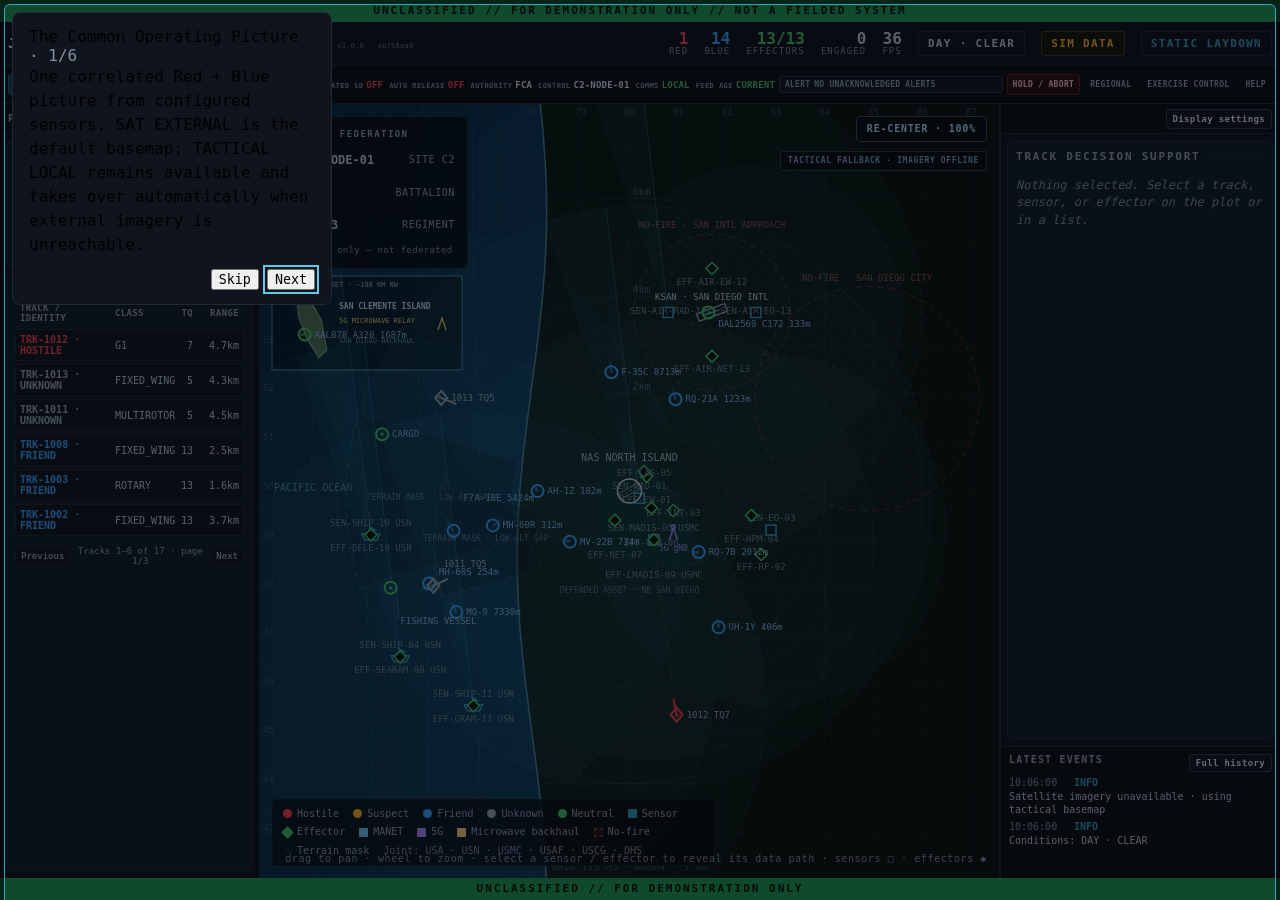
==== index.html @ fa74a329 "Deploy Web COP demo site (from 185d979e32c472bdeaa3408fb9219a54677d8120)" ====
<!doctype html>
<html lang="en"><head><meta charset="utf-8"><meta name="viewport" content="width=device-width,initial-scale=1"><title>JIATF C-UAS C2 &mdash; Common Operating Picture</title>
<meta name="description" content="Counter-UAS command and control common operating picture &mdash; a leadership demo of any-sensor / any-shooter engagement under positive control."><link rel="icon" href="data:,"></head><body>
<style>
  :root {
    --ground: #0a0d12;
    --panel: #10151d;
    --raised: #161d28;
    --hair: #1f2937;
    --hair-soft: #161e29;
    --text: #c2cedd;
    --muted: #93a2b7;
    --faint: #8290a5;
    --accent: #39a0c4;
    --accent-dim: #1d4554;
    /* doctrinal identity (data only) */
    --hostile: #ff4256;
    --friend: #3da5ff;
    --suspect: #ffb02e;
    --unknown: #9aa7b5;
    --neutral: #46c66e;
    --classif: #1f9d57;
    --mono: ui-monospace, "SF Mono", "Cascadia Mono", "Roboto Mono", Menlo, Consolas, monospace;
    /* One command-screen face throughout the workstation. Weight, size, and
       color provide hierarchy without mixing terminal and document type. */
    --sans: var(--mono);
  }

  * { box-sizing: border-box; }
  /* A single command-screen typeface is mandatory across every workspace,
     modal, control, status line, and dynamically inserted label. */
  html, body, body *, button, input, select, textarea, option {
    font-family: var(--mono) !important;
  }
  html, body { width: 100%; height: 100%; margin: 0; padding: 0; overflow: hidden; }
  :where(button, select, input, [tabindex]):focus-visible {
    outline: 2px solid #65c8eb;
    outline-offset: 2px;
  }
  .sr-only {
    position: absolute !important; width: 1px; height: 1px; padding: 0; margin: -1px;
    overflow: hidden; clip: rect(0, 0, 0, 0); white-space: nowrap; border: 0;
  }

  #cuas {
    --pad: 14px;
    --workstation-scale: 1;
    position: fixed;
    top: 0;
    left: 0;
    width: 100vw;
    height: 100vh;
    transform: scale(var(--workstation-scale));
    transform-origin: top left;
    display: grid;
    /* minmax(0,1fr) lets the plot row SHRINK to fit so the fixed header/tray rows
       always keep their height -- otherwise the canvas can force the plot row tall
       and push the bottom tray past the clip (seen inside the artifact iframe). */
    grid-template-rows: 22px 44px 38px minmax(0, 1fr) auto 22px;
    grid-template-columns: 1fr;
    background: var(--ground);
    color: var(--text);
    font-family: var(--mono);
    font-size: 14px;
    line-height: 1.45;
    overflow: hidden;
    min-width: 1280px;
    min-height: 720px;
    -webkit-font-smoothing: antialiased;
  }
  #cuas > .tray { grid-row: 5; }
  #cuas > .classbar:last-child { grid-row: 6; }

  /* classification banners */
  .classbar {
    display: flex;
    align-items: center;
    justify-content: center;
    background: var(--classif);
    color: #03130a;
    font-family: var(--mono);
    font-size: 11px;
    font-weight: 700;
    letter-spacing: 0.18em;
    text-transform: uppercase;
  }

  /* status bar */
  .statusbar {
    display: flex;
    align-items: center;
    gap: 18px;
    padding: 0 var(--pad);
    background: var(--panel);
    border-bottom: 1px solid var(--hair);
  }
  .brand { display: flex; align-items: baseline; gap: 9px; }
  .brand b {
    font-family: var(--mono);
    font-size: 14px;
    font-weight: 700;
    letter-spacing: 0.04em;
    color: #e7eef7;
  }
  .brand span {
    font-size: 11px;
    color: var(--muted);
    letter-spacing: 0.1em;
    text-transform: uppercase;
  }
  .brand .app-version {
    font-size: 7px;
    color: #65758a;
    letter-spacing: .04em;
    text-transform: none;
    white-space: nowrap;
  }
  .stat-group { display: flex; gap: 16px; margin-left: auto; align-items: center; }
  .stat {
    display: flex;
    flex-direction: column;
    align-items: flex-end;
    line-height: 1.1;
  }
  .stat .v {
    font-family: var(--mono);
    font-size: 16px;
    font-weight: 600;
    font-variant-numeric: tabular-nums;
  }
  .stat .k {
    font-size: 9px;
    text-transform: uppercase;
    letter-spacing: 0.12em;
    color: var(--faint);
  }
  .stat.hostile .v { color: var(--hostile); }
  .stat.blue .v { color: var(--friend); }
  .stat.ready .v { color: var(--neutral); }

  .modechip {
    font-family: var(--mono);
    font-size: 11px;
    font-weight: 700;
    letter-spacing: 0.12em;
    padding: 4px 9px;
    border-radius: 3px;
    border: 1px solid var(--hair);
  }
  .modechip[data-mode="SIM"] { color: var(--suspect); border-color: #4a3a16; background: #1a1408; }
  .modechip[data-mode="LIVE"] { color: var(--neutral); border-color: #14401f; background: #08160d; }

  /* fixed-site command-center navigation and persistent command state */
  .commandbar {
    display: flex; align-items: center; gap: 10px; padding: 4px var(--pad);
    background: #0c1118; border-bottom: 1px solid var(--hair); min-width: 0;
  }
  .workspace-nav { display: flex; align-items: stretch; gap: 2px; flex: 0 0 auto; }
  .workspace-nav button, .cmd-action {
    border: 1px solid transparent; border-radius: 3px; background: transparent;
    color: var(--muted); font: 700 9px var(--mono); letter-spacing: .08em;
    text-transform: uppercase; padding: 6px 8px; cursor: pointer;
  }
  .workspace-nav button:hover, .cmd-action:hover { color: #e7eef7; background: var(--raised); }
  .workspace-nav button[aria-selected="true"] {
    color: #dcf2fb; background: var(--accent-dim); border-color: #2c6075;
  }
  .cmd-divider { width: 1px; align-self: stretch; background: var(--hair); }
  .cmd-action.danger { color: #ffc6cd; border-color: #6b1e2a; background: #2a0f15; }
  .cmd-action.danger:hover { background: #451620; }
  .cmd-states { display: flex; align-items: center; gap: 13px; flex: 0 0 auto; }
  .cmd-item { display: flex; align-items: baseline; gap: 5px; white-space: nowrap; }
  .cmd-item .k { color: var(--faint); font: 700 8px var(--mono); letter-spacing: .1em; text-transform: uppercase; }
  .cmd-item .v { color: #dbe6f2; font: 700 10px var(--mono); letter-spacing: .02em; }
  .cmd-item .v.good { color: var(--neutral); }
  .cmd-item .v.warn { color: var(--suspect); }
  .cmd-item .v.bad { color: var(--hostile); }
  .alert-latch {
    min-width: 0; flex: 1 1 auto; display: flex; align-items: center; gap: 7px;
    border: 1px solid #2a3645; border-radius: 3px; background: #121923;
    color: var(--muted); padding: 4px 8px; font: 700 9px var(--mono);
    letter-spacing: .03em; text-align: left; overflow: hidden;
  }
  .alert-latch.active { color: #ffd5a0; border-color: #6b4a18; background: #201608; }
  .alert-latch.critical { color: #ffc6cd; border-color: #6b1e2a; background: #240d12; }
  .alert-latch .msg { min-width: 0; overflow: hidden; white-space: nowrap; text-overflow: ellipsis; }
  .alert-count { margin-left: auto; color: inherit; white-space: nowrap; }
  .ack-alert { flex: 0 0 auto; border-color: #6b4a18; color: #f3d59a; }
  .sourcechip { color: var(--accent); }

  /* Minimum supported fixed-site workstation. Compress command chrome enough
     that keyboard focus on the far-right controls cannot scroll the root grid. */
  @media (max-width: 1399px) {
    #cuas { --pad: 8px; }
    .commandbar { gap: 4px; }
    .workspace-nav { gap: 0; }
    .workspace-nav button, .cmd-action {
      padding: 5px 5px; font-size: 8px; letter-spacing: .04em;
    }
    .cmd-states { gap: 6px; }
    .cmd-item { gap: 3px; }
    .cmd-item .k { font-size: 7px; letter-spacing: .06em; }
    .cmd-item .v { font-size: 9px; }
    .alert-latch { gap: 4px; padding: 3px 5px; font-size: 8px; }
  }

  /* main grid: plot + rail */
  .main {
    display: grid;
    grid-template-columns: clamp(260px, 18vw, 320px) minmax(0, 1fr) clamp(280px, 19vw, 350px);
    min-height: 0;
  }

  .plotwrap {
    position: relative;
    min-width: 0;
    min-height: 0;
    overflow: hidden;
    border-right: 1px solid var(--hair);
    background:
      radial-gradient(120% 120% at 50% 45%, #0c1119 0%, #080a0f 70%, #06080c 100%);
  }
  /* canvas is taken out of flow so its pixel size can never feed back into the
     grid layout and push the bottom control tray off-screen (the iframe case). */
  #plot { position: absolute; inset: 0; display: block; width: 100%; height: 100%; cursor: grab; touch-action: none; }
  #plot.is-panning { cursor: grabbing; }
  .map-recenter {
    position: absolute; top: 12px; right: 12px; z-index: 7;
    border: 1px solid #355069; border-radius: 4px;
    padding: 7px 10px; background: rgba(8,14,22,.9); color: #b9dcff;
    font: 700 10px/1 var(--mono); letter-spacing: .08em; text-transform: uppercase;
    box-shadow: 0 2px 12px rgba(0,0,0,.32); cursor: pointer;
  }
  .map-recenter:hover, .map-recenter:focus-visible { border-color: var(--accent); color: #e8f5ff; }
  .map-recenter.active { border-color: #d39a32; color: #ffd17a; }
  .map-mode-badge {
    position: absolute; top: 47px; right: 12px; z-index: 6; pointer-events: none;
    padding: 4px 7px; border: 1px solid rgba(53,80,105,.75); border-radius: 3px;
    background: rgba(8,14,22,.78); color: #7fa4c7;
    font: 700 8px/1.2 var(--mono); letter-spacing: .08em; text-transform: uppercase;
  }

  /* top-center stack: node-loss banner above the auto-play caption, never overlapping */
  .topstack {
    position: absolute;
    top: 12px; left: 50%;
    transform: translateX(-50%);
    display: flex;
    flex-direction: column;
    align-items: center;
    gap: 8px;
    max-width: 70%;
    z-index: 6;
    pointer-events: none;
  }
  .nodelost {
    font-family: var(--mono);
    font-size: 11px;
    letter-spacing: 0.1em;
    color: #ffd9a0;
    background: rgba(60, 30, 0, 0.9);
    border: 1px solid #6b4310;
    padding: 5px 12px;
    border-radius: 3px;
    text-align: center;
    display: none;
  }
  .nodelost.on { display: block; }

  .legend {
    position: absolute;
    left: 12px; bottom: 12px;
    display: flex;
    flex-wrap: wrap;
    gap: 4px 14px;
    max-width: 60%;
    font-family: var(--mono);
    font-size: 10px;
    color: var(--muted);
    background: rgba(8, 11, 16, 0.7);
    border: 1px solid var(--hair-soft);
    padding: 7px 10px;
    border-radius: 4px;
    backdrop-filter: blur(2px);
  }
  .legend i {
    display: inline-block;
    width: 9px; height: 9px;
    border-radius: 50%;
    margin-right: 5px;
    vertical-align: middle;
  }

  .hint {
    position: absolute;
    right: 12px; bottom: 12px;
    font-family: var(--mono);
    font-size: 10px;
    color: var(--faint);
    letter-spacing: 0.06em;
  }

  /* outcomes scoreboard: a wing card (never over the
     map) with a scannable KPI tile grid instead of a wall of stacked rows. */
  .sb-grid { display: grid; grid-template-columns: repeat(4, 1fr); gap: 10px 4px; margin-bottom: 12px; }
  .sb-tile { text-align: center; }
  .sb-tile .n {
    font-family: var(--mono);
    font-size: 15px;
    font-weight: 700;
    font-variant-numeric: tabular-nums;
    line-height: 1.15;
  }
  .sb-tile .l { margin-top: 3px; font-size: 9px; color: var(--muted); text-transform: uppercase; letter-spacing: 0.06em; }
  .sb-tile.good .n { color: var(--neutral); }
  .sb-tile.bad .n { color: var(--hostile); }
  .sb-row { display: flex; justify-content: space-between; align-items: baseline; margin: 5px 0; }
  .sb-row .l { font-size: 11px; color: var(--muted); }
  .sb-row .n {
    font-family: var(--mono);
    font-size: 13px;
    font-weight: 600;
    font-variant-numeric: tabular-nums;
  }
  .sb-xv {
    margin-top: 9px;
    padding-top: 9px;
    border-top: 1px solid var(--hair);
  }
  .sb-xv .l { font-size: 10px; text-transform: uppercase; letter-spacing: 0.08em; color: var(--accent); }
  .sb-xv .big {
    font-family: var(--mono);
    font-size: 22px;
    font-weight: 700;
    font-variant-numeric: tabular-nums;
    color: #d7f0fb;
    line-height: 1.1;
  }
  .sb-xv .sub { font-family: var(--mono); font-size: 10px; color: var(--muted); }

  /* echelon federation HUD (top-left) */
  .fedhud {
    position: absolute;
    top: 12px; left: 12px;
    width: 196px;
    background: rgba(8, 11, 16, 0.82);
    border: 1px solid var(--hair);
    border-radius: 6px;
    padding: 11px 12px;
    backdrop-filter: blur(3px);
    z-index: 4;
  }
  .fedhud h4 {
    margin: 0 0 8px;
    font-family: var(--mono);
    font-size: 9px; font-weight: 700;
    letter-spacing: 0.16em; text-transform: uppercase;
    color: var(--muted);
  }
  .fed-node { display: flex; align-items: center; gap: 8px; padding: 3px 0; }
  .fed-node .fd-dot { width: 9px; height: 9px; border-radius: 50%; background: #2b3744; flex: none; box-shadow: 0 0 0 1px #1f2937; }
  .fed-node.on .fd-dot { background: var(--neutral); box-shadow: 0 0 6px rgba(70,198,110,0.6); }
  .fed-node .fd-id { font-family: var(--mono); font-size: 12px; font-weight: 600; }
  .fed-node .fd-role { font-size: 10px; color: var(--muted); margin-left: auto; text-transform: uppercase; letter-spacing: 0.06em; }
  .fed-link { width: 2px; height: 9px; margin-left: 3px; background: #2b3744; }
  .fed-link.on { background: var(--neutral); }
  .fed-note { margin-top: 7px; font-family: var(--mono); font-size: 9px; letter-spacing: 0.04em; color: var(--neutral); }
  .fed-note.dim { color: var(--faint); }

  /* auto-play narrator caption (stacked under any node-loss banner) */
  .narrator {
    max-width: 100%;
    text-align: center;
    font-family: var(--sans);
    font-size: 15px;
    font-weight: 600;
    letter-spacing: 0.01em;
    color: #eaf2fb;
    background: rgba(8, 11, 16, 0.85);
    border: 1px solid var(--accent-dim);
    border-radius: 5px;
    padding: 8px 16px;
    pointer-events: none;
    display: none;
  }
  .narrator.on { display: block; animation: fadein 0.3s ease-out; }
  .narrator .step { display: block; font-family: var(--mono); font-size: 9px; letter-spacing: 0.16em; text-transform: uppercase; color: var(--accent); margin-bottom: 2px; }
  @keyframes fadein { from { opacity: 0; } to { opacity: 1; } }
  @media (prefers-reduced-motion: reduce) { .narrator.on { animation: none; } }

  /* Split operator wings: tracks and posture on the left, decision support on
     the right, and the complete AO scaled into the unobstructed center map. */
  .rail {
    position: relative;
    display: grid;
    min-height: 0;
    background: var(--panel);
    font-size: 13px;
  }
  .rail-left { grid-template-rows: 32px minmax(0, 1fr); border-right: 1px solid var(--hair); }
  .rail-right { grid-template-rows: 32px minmax(0, 1fr) 144px; border-left: 1px solid var(--hair); }
  .rail-toolbar {
    display: grid; grid-template-columns: auto minmax(0, 1fr) auto;
    align-items: center; gap: 8px;
    padding: 4px 8px; border-bottom: 1px solid var(--hair); background: #0c1118;
  }
  .rail-toolbar .context { color: var(--muted); font: 700 10px var(--mono); letter-spacing: .1em; text-transform: uppercase; }
  .rail-tool {
    border: 1px solid #304052; border-radius: 3px; background: #111822; color: #dbe6f2;
    padding: 4px 8px; font: 700 10px var(--mono); letter-spacing: .04em; cursor: pointer;
  }
  .rail-tool:hover { background: #1a2633; border-color: #35667a; }
  .rail-scroll {
    min-height: 0; overflow: hidden; padding: 8px; display: grid;
    grid-template-columns: minmax(0, 1fr);
    grid-template-rows: minmax(0, 1fr);
    gap: 8px;
  }
  .rail-scroll > .card { min-width: 0; min-height: 0; overflow: hidden; }
  #cuas[data-workspace="COP"] .rail-left-scroll { grid-template-rows: auto minmax(0, 1fr); }
  #cuas[data-workspace="COP"] .rail-right-scroll { grid-template-rows: minmax(0, 1fr); }
  #cuas[data-workspace="FIRES"] .rail-left-scroll { grid-template-rows: minmax(0, 1fr); }
  #cuas[data-workspace="FIRES"] .rail-right-scroll { grid-template-rows: minmax(0, 1fr) auto; }
  #cuas[data-workspace="SENSORS"] .rail-left-scroll { grid-template-rows: auto minmax(0, 1fr); }
  #cuas[data-workspace="SENSORS"] .rail-right-scroll { grid-template-rows: minmax(0, 1fr); }
  #cuas[data-workspace="SUPERVISOR"] .rail-left-scroll,
  #cuas[data-workspace="SUPERVISOR"] .rail-right-scroll { grid-template-rows: repeat(2, minmax(0, 1fr)); }
  .display-popover {
    position: absolute; z-index: 30; top: 38px; right: 8px;
    width: min(430px, calc(100% - 16px)); max-height: calc(100% - 150px); overflow-y: auto;
    box-shadow: 0 18px 48px rgba(0,0,0,.65); border-color: #35667a;
  }
  .display-popover[hidden] { display: none; }
  .event-strip {
    min-height: 0; padding: 7px 8px; border-top: 1px solid var(--hair); background: #0c1118;
    display: grid; grid-template-columns: 1fr auto; grid-template-rows: auto minmax(0,1fr); gap: 4px 8px;
  }
  .event-strip h3 { margin: 0; color: var(--muted); font: 700 10px var(--mono); letter-spacing: .12em; text-transform: uppercase; }
  .event-ticker { grid-column: 1 / -1; min-height: 0; overflow: hidden; display: grid; gap: 4px; align-content: start; }
  .event-ticker .event-line { display: grid; grid-template-columns: 58px minmax(0, 1fr); gap: 1px 7px; font: 11px/1.3 var(--mono); }
  .event-line .t { color: var(--faint); }
  .event-line .d { color: var(--accent); font-weight: 700; }
  .event-line .m { grid-column: 1 / -1; color: var(--text); }
  .event-line.critical .d, .event-line.critical .m { color: var(--hostile); }
  .event-line.warning .d { color: var(--suspect); }
  .event-strip .rail-tool { grid-column: 2; grid-row: 1; align-self: center; padding: 3px 6px; font-size: 9px; }

  .card {
    background: var(--raised);
    border: 1px solid var(--hair);
    border-radius: 6px;
    padding: 10px;
  }
  .card h3 {
    margin: 0 0 10px;
    font-family: var(--mono);
    font-size: 11px;
    font-weight: 700;
    letter-spacing: 0.16em;
    text-transform: uppercase;
    color: var(--muted);
    display: flex;
    align-items: center;
    gap: 8px;
  }
  .card h3::after { content: ""; flex: 1; height: 1px; background: var(--hair); }

  .empty { color: var(--faint); font-size: 12px; font-style: italic; }

  /* accessible, keyboard-operable companion to the canvas COP */
  .track-list { display: grid; gap: 4px; }
  .track-list-head, .track-list-row {
    display: grid; grid-template-columns: minmax(68px, 1fr) 50px 24px 42px;
    align-items: center; gap: 4px;
  }
  .track-list-head { color: var(--muted); font: 700 9px var(--mono); letter-spacing: .04em; text-transform: uppercase; padding: 0 5px 3px; }
  .track-list-row {
    width: 100%; border: 1px solid var(--hair); border-radius: 3px;
    background: #111822; color: var(--text); padding: 5px 6px; cursor: pointer;
    font: 11px var(--mono); text-align: left;
  }
  .track-list-row:hover, .track-list-row[aria-current="true"] { background: #1a2633; border-color: #35667a; }
  .track-list-row .ident { font-weight: 700; }
  .track-list-row .num { text-align: right; font-variant-numeric: tabular-nums; }
  .track-list-note { margin-top: 7px; color: var(--faint); font-size: 10px; }
  .track-pager { display: grid; grid-template-columns: auto 1fr auto; gap: 6px; align-items: center; margin-top: 7px; }
  .track-pager span { text-align: center; color: var(--muted); font: 10px var(--mono); }
  .track-pager button { border: 1px solid var(--hair); border-radius: 3px; background: #111822; color: var(--text); padding: 4px 8px; font: 10px var(--mono); cursor: pointer; }
  .queue-select { min-width: 0; border: 0; background: transparent; color: inherit; padding: 0; text-align: left; cursor: pointer; }
  .queue-select:hover .nm, .queue-select:focus-visible .nm { color: #e7eef7; }

  .decision-section { border-top: 1px solid var(--hair); margin-top: 10px; padding-top: 9px; }
  .decision-h { color: var(--accent); font: 700 9px var(--mono); letter-spacing: .1em; text-transform: uppercase; margin-bottom: 6px; }
  .evidence { display: flex; flex-wrap: wrap; gap: 4px; }
  .evidence span { border: 1px solid #304052; border-radius: 3px; padding: 2px 5px; color: #c9d6e5; font: 9px var(--mono); }
  .auth-checks { display: grid; gap: 4px; }
  .auth-check { display: grid; grid-template-columns: 15px 1fr; gap: 5px; align-items: start; font-size: 10.5px; color: var(--muted); }
  .auth-check b { color: var(--neutral); font-family: var(--mono); }
  .auth-check.fail b { color: var(--hostile); }
  .candidate-list { display: grid; gap: 4px; }
  .candidate { display: grid; grid-template-columns: 1fr auto; gap: 8px; font: 10px var(--mono); color: var(--muted); }
  .candidate strong { color: #dbe6f2; font-weight: 600; }
  .sensor-posture { display: grid; gap: 7px; }
  .sensor-row { display: grid; grid-template-columns: 9px 1fr auto; gap: 7px; align-items: center; font: 10px var(--mono); }
  .sensor-row .dot { width: 7px; height: 7px; border-radius: 50%; background: var(--neutral); }
  .sensor-row .meta { color: var(--faint); display: block; font-size: 9px; }
  button.sensor-row, button.asset-eff-row {
    width: 100%; border: 1px solid transparent; border-radius: 3px;
    background: transparent; color: inherit; text-align: left; padding: 4px;
    cursor: pointer;
  }
  button.sensor-row:hover, button.asset-eff-row:hover,
  button.sensor-row[aria-current="true"], button.asset-eff-row[aria-current="true"] {
    background: #1a2633; border-color: #35667a;
  }
  .decision-glance { display: grid; grid-template-columns: repeat(3, minmax(0, 1fr)); gap: 5px; margin-top: 7px; }
  .decision-glance .g { border: 1px solid var(--hair); border-radius: 3px; background: #111822; padding: 5px 6px; }
  .decision-glance .k { color: var(--muted); font: 700 9px var(--mono); letter-spacing: .06em; text-transform: uppercase; }
  .decision-glance .v { color: #e7eef7; font: 700 13px var(--mono); margin-top: 2px; }
  .decision-status { margin-top: 8px; padding: 7px; border: 1px solid #304052; border-radius: 4px; background: #111822; font-size: 12px; }
  .decision-status.go { border-color: #1d5036; background: #0d1a12; color: #b6f0c8; }
  .decision-status.hold { border-color: #6b4a18; background: #1a140a; color: #f3d59a; }
  .decision-actions { display: grid; grid-template-columns: repeat(3, minmax(0, 1fr)); gap: 5px; margin-top: 7px; }
  .decision-actions .btn { padding: 6px 4px; font-size: 10px; margin: 0; }
  .decision-actions .full { background: #111822; }
  .decision-actions .wide { grid-column: 1 / -1; }
  #scoreboard .sb-detail { display: grid; grid-template-columns: repeat(3,minmax(0,1fr)); gap: 6px; }
  #scoreboard .sb-detail .sb-row { display: block; margin: 0; padding: 5px 6px; border: 1px solid var(--hair); border-radius: 3px; }
  #scoreboard .sb-detail .l, #scoreboard .sb-detail .n { display: block; }
  #cuas[data-workspace="COP"] #scoreboard .sb-detail,
  #cuas[data-workspace="COP"] #scoreboard .sb-xv { display: none; }
  #cuas[data-workspace="COP"] #scoreboard .sb-grid { margin-bottom: 0; }

  @media (max-width: 1399px) {
    .main { grid-template-columns: 260px minmax(0, 1fr) 280px; }
    .rail-left { grid-template-rows: 30px minmax(0, 1fr); }
    .rail-right { grid-template-rows: 30px minmax(0, 1fr) 132px; }
    .rail-right .rail-toolbar { grid-template-columns: minmax(0, 1fr) auto; }
    .rail-right .rail-toolbar > .context { display: none; }
    .rail-scroll { padding: 6px; gap: 6px; }
    .card { padding: 8px; }
    .card h3 { margin-bottom: 5px; }
    .sb-grid { gap: 6px 3px; margin-bottom: 6px; }
    .sb-tile .n { font-size: 13px; }
    .sb-tile .l { font-size: 8px; }
    .track-list { gap: 3px; }
    .track-list-row { padding: 4px 4px; font-size: 10px; }
    .track-pager { gap: 3px; }
    .track-pager span, .track-pager button { font-size: 9px; }
    .track-pager button { padding: 3px 5px; }
    .rail-tool { font-size: 9px; padding: 4px 6px; }
    .event-ticker .event-line { font-size: 10px; }
    .decision-glance { margin-top: 5px; }
  }

  /* selected track detail */
  .trk-id {
    font-family: var(--mono);
    font-size: 17px;
    font-weight: 700;
    letter-spacing: 0.03em;
  }
  .idpill {
    display: inline-block;
    font-family: var(--mono);
    font-size: 10px;
    font-weight: 700;
    letter-spacing: 0.1em;
    padding: 3px 8px;
    border-radius: 3px;
    text-transform: uppercase;
  }
  .kv { display: grid; grid-template-columns: 1fr auto; gap: 4px 10px; margin-top: 10px; }
  .kv dt { font-size: 11px; color: var(--muted); text-transform: uppercase; letter-spacing: 0.06em; }
  .kv dd {
    margin: 0;
    font-family: var(--mono);
    font-size: 12px;
    font-variant-numeric: tabular-nums;
    text-align: right;
  }

  /* track-quality meter (0..15) */
  .tq { margin-top: 11px; }
  .tq-top { display: flex; justify-content: space-between; align-items: baseline; margin-bottom: 5px; }
  .tq-top span { font-size: 11px; color: var(--muted); text-transform: uppercase; letter-spacing: 0.06em; }
  .tq-top b { font-family: var(--mono); font-size: 13px; font-variant-numeric: tabular-nums; }
  .tq-bar { display: flex; gap: 2px; }
  .tq-seg { flex: 1; height: 8px; border-radius: 1px; background: #1c2530; }
  .tq-seg.on { background: var(--accent); }
  .tq-seg.thr { box-shadow: inset 0 0 0 1px #2b3340; }
  .tq-note { margin-top: 6px; font-size: 11px; color: var(--faint); }

  /* controls */
  .field { display: flex; flex-direction: column; gap: 5px; margin-bottom: 11px; }
  .field:last-child { margin-bottom: 0; }
  .field > label {
    font-size: 10px;
    text-transform: uppercase;
    letter-spacing: 0.12em;
    color: var(--muted);
  }
  .seg {
    display: flex;
    border: 1px solid var(--hair);
    border-radius: 4px;
    overflow: hidden;
  }
  .seg button {
    flex: 1;
    background: transparent;
    color: var(--muted);
    border: 0;
    border-right: 1px solid var(--hair);
    padding: 7px 4px;
    font-family: var(--mono);
    font-size: 11px;
    letter-spacing: 0.04em;
    cursor: pointer;
    transition: background 0.12s, color 0.12s;
  }
  .seg button:last-child { border-right: 0; }
  .seg button:hover { background: #1a222e; color: var(--text); }
  .seg button[aria-pressed="true"] { background: var(--accent-dim); color: #d7f0fb; }
  .seg.wcs button[aria-pressed="true"][data-v="WEAPONS_HOLD"] { background: #3a1116; color: #ffb9c1; }
  .seg.wcs button[aria-pressed="true"][data-v="WEAPONS_FREE"] { background: #123a1d; color: #b6f0c8; }
  @keyframes free-confirm-pulse { from { color: #ff4256; } to { color: #ff9baa; } }
  .seg.wcs button[data-v="WEAPONS_FREE"][data-confirm-free="1"] {
    background: #3a1116; color: #ff4256; border-color: #a52e3e;
    animation: free-confirm-pulse .55s steps(2, end) infinite; transition: none;
  }

  .btn {
    display: flex;
    align-items: center;
    justify-content: center;
    gap: 8px;
    width: 100%;
    padding: 10px;
    border-radius: 5px;
    border: 1px solid var(--hair);
    background: var(--raised);
    color: var(--text);
    font-family: var(--sans);
    font-size: 13px;
    font-weight: 600;
    letter-spacing: 0.02em;
    cursor: pointer;
    transition: background 0.12s, border-color 0.12s, transform 0.05s;
  }
  .btn:hover { background: #1c2531; border-color: #2a3645; }
  .btn:active { transform: translateY(1px); }
  .btn:disabled { opacity: 0.4; cursor: not-allowed; }
  .btn:focus-visible { outline: 2px solid var(--accent); outline-offset: 2px; }
  .btn.task { margin-bottom: 8px; }
  .btn.engage { background: #8f1d2c; border-color: #d1485d; color: #fff; font-family: var(--mono); }
  .btn.engage:hover:not(:disabled) { background: #aa2639; border-color: #ec6074; }
  .btn.abort { margin-top: 8px; background: #2a0f15; border-color: #6b1e2a; color: #ffc6cd; }

  /* effector list */
  .efflist { display: flex; flex-direction: column; gap: 7px; }
  .eff {
    display: grid;
    grid-template-columns: auto 1fr auto;
    align-items: center;
    gap: 9px;
    font-size: 12px;
  }
  .fire-release {
    padding: 3px 8px; flex: 0 0 auto; border: 1px solid #d1485d; border-radius: 4px;
    background: #8f1d2c; color: #fff; font: 700 9px var(--mono); letter-spacing: .06em;
    cursor: pointer;
  }
  .fire-release:hover:not(:disabled) { background: #aa2639; border-color: #ec6074; }
  .fire-release:disabled { background: #41141c; border-color: #6b2832; color: #fff; opacity: .45; cursor: not-allowed; }
  .eff .dot { width: 8px; height: 8px; border-radius: 50%; }
  .eff .nm { font-family: var(--mono); font-size: 11px; }
  .eff .nm small { color: var(--faint); display: block; font-size: 9px; letter-spacing: 0.05em; }
  .eff .mag { font-family: var(--mono); font-size: 11px; color: var(--muted); font-variant-numeric: tabular-nums; text-align: right; }

  /* scenario + log strip */
  .tray {
    display: flex;
    flex-direction: column;
    border-top: 1px solid var(--hair);
    background: var(--panel);
    min-height: 0;
  }
  .tray[hidden] { display: none; }
  .scenario {
    display: flex;
    gap: 8px 6px;
    padding: 9px var(--pad);
    align-items: center;
    flex-wrap: wrap;
  }
  .ctl-grp { display: flex; align-items: center; gap: 6px; }
  .ctl-grp .glabel {
    font-family: var(--mono); font-size: 9px; letter-spacing: 0.12em;
    text-transform: uppercase; color: var(--faint); margin-right: 1px;
  }
  .ctl-div { width: 1px; align-self: stretch; background: var(--hair); margin: 1px 2px; }
  .scenario .sbtn {
    background: var(--raised);
    border: 1px solid var(--hair);
    color: var(--text);
    border-radius: 4px;
    padding: 6px 12px;
    font-size: 12px;
    font-weight: 600;
    cursor: pointer;
    transition: background 0.12s, border-color 0.12s;
  }
  .scenario .sbtn:hover { background: #1c2531; border-color: #2a3645; }
  .scenario .sbtn.danger:hover { border-color: #6b1e2a; }
  .scenario .sbtn.primary { background: var(--accent-dim); border-color: #2c6075; color: #dcf2fb; }
  .scenario .sbtn.primary:hover { background: #235264; }
  .scenario .sbtn.primary[data-on="1"] { background: #5a1620; border-color: #6b1e2a; color: #ffc6cd; }
  .scenario .sbsel {
    background: var(--raised);
    border: 1px solid var(--hair);
    color: var(--text);
    border-radius: 4px;
    padding: 6px 10px;
    font-size: 12px;
    font-weight: 600;
    font-family: var(--sans);
    cursor: pointer;
  }
  .scenario .sbsel:hover { background: #1c2531; border-color: #2a3645; }
  .scenario .auto-choice { max-width: 158px; }
  .scenario .auto-time { width: 84px; }
  .scenario .grow { flex: 1; }
  .scenario .lbl { font-size: 11px; color: var(--faint); text-transform: uppercase; letter-spacing: 0.1em; }

  /* audit log opens from the right wing: a bounded, scrollable
     panel rather than a full-width tray row. */
  .log {
    max-height: 168px;
    overflow-y: auto;
    font-family: var(--mono);
    font-size: 11px;
    line-height: 1.65;
  }
  .log-row { display: grid; grid-template-columns: 46px 60px 1fr; gap: 7px; align-items: baseline; margin-bottom: 1px; }
  .log-row .t { color: var(--faint); font-variant-numeric: tabular-nums; font-size: 10px; }
  .log-row .m { overflow-wrap: anywhere; }
  .log-row .d {
    font-weight: 700;
    letter-spacing: 0.04em;
    text-transform: uppercase;
    font-size: 10px;
  }
  .log-row .d.PERMIT, .log-row .d.GRANTED, .log-row .d.COMPLETE { color: var(--neutral); }
  .log-row .d.DENY { color: var(--hostile); }
  .log-row .d.MISS { color: var(--suspect); }
  .log-row .d.INFO { color: var(--accent); }
  .log-row .d.LEAKER { color: var(--suspect); }
  .log-row .m { color: var(--muted); }

  /* Operator notice: one bounded line in workstation chrome, never an overlay.
     Bursts replace this line in place instead of stacking over the tactical map. */
  .toast-wrap {
    min-width: 0;
    height: 22px;
    display: flex;
    align-items: center;
    overflow: hidden;
  }
  .toast {
    min-width: 0;
    width: 100%;
    display: flex;
    align-items: center;
    gap: 7px;
    font-family: var(--mono);
    font-size: 9px;
    line-height: 1.2;
    padding: 3px 7px;
    border-radius: 3px;
    border: 1px solid var(--hair);
    background: #11161f;
    overflow: hidden;
  }
  .toast.refresh { animation: toastin 0.18s ease-out; }
  .toast-label {
    flex: none;
    color: var(--faint);
    font-weight: 700;
    letter-spacing: .1em;
  }
  .toast-message {
    min-width: 0;
    overflow: hidden;
    white-space: nowrap;
    text-overflow: ellipsis;
  }
  .toast.deny { border-color: #6b1e2a; color: #ffc6cd; background: #1c0f12; }
  .toast.ok { border-color: #14401f; color: #b6f0c8; background: #0c160f; }
  @keyframes toastin { from { opacity: 0.35; } to { opacity: 1; } }

  /* After Action Review (AAR) overlay */
  .aar-back {
    position: fixed; inset: 0; z-index: 80;
    background: rgba(4,7,11,0.72);
    display: flex; align-items: center; justify-content: center;
    padding: 24px;
    animation: fadein 0.2s ease-out;
  }
  .aar-back[hidden] { display: none; }
  .aar {
    width: min(880px, 96vw); max-height: 92vh; overflow-y: auto;
    background: linear-gradient(180deg, #121925, var(--panel));
    border: 1px solid #2a3645; border-radius: 8px;
    box-shadow: 0 24px 70px rgba(0,0,0,0.65);
    padding: 20px 22px 16px;
    font-family: var(--mono);
  }
  .aar button { font-family: var(--mono); }
  .aar-head { display: flex; align-items: flex-start; gap: 16px; border-bottom: 1px solid var(--hair); padding-bottom: 12px; }
  .aar-kicker { font-family: var(--mono); font-size: 10px; letter-spacing: 0.18em; color: var(--accent); }
  .aar-title { font-size: 20px; font-weight: 700; color: #e7eef7; margin-top: 3px; text-wrap: balance; }
  .aar-sub { font-family: var(--mono); font-size: 12px; color: var(--muted); margin-top: 4px; }
  .aar-x { margin-left: auto; background: none; border: none; color: var(--muted); font-size: 24px; line-height: 1; cursor: pointer; padding: 0 4px; }
  .aar-x:hover { color: #e7eef7; }
  .aar-verdict {
    margin: 14px 0; padding: 11px 14px; border-radius: 5px;
    font-size: 14px; font-weight: 600; letter-spacing: 0.01em;
    border: 1px solid #1d5036; background: #0d1a12; color: #b6f0c8;
  }
  .aar-verdict.warn { border-color: #6b4a18; background: #1a140a; color: #f3d59a; }
  .aar-grid { display: grid; grid-template-columns: repeat(4, 1fr); gap: 8px; margin-bottom: 16px; }
  .aar-cell { background: var(--raised); border: 1px solid var(--hair); border-radius: 5px; padding: 9px 11px; }
  .aar-cell .k { font-family: var(--mono); font-size: 9.5px; letter-spacing: 0.06em; text-transform: uppercase; color: var(--faint); }
  .aar-cell .v { font-size: 19px; font-weight: 700; color: #dbe6f2; font-variant-numeric: tabular-nums; margin-top: 2px; }
  .aar-cell .v.good { color: var(--neutral); }
  .aar-cell .v.bad { color: var(--hostile); }
  .aar-cell .v small { font-size: 11px; font-weight: 600; color: var(--muted); }
  .aar-cols { display: grid; grid-template-columns: 1fr 1fr; gap: 18px; }
  .aar-h { font-family: var(--mono); font-size: 10px; letter-spacing: 0.14em; text-transform: uppercase; color: var(--accent); margin-bottom: 8px; }
  .aar-timeline { font-family: var(--mono); font-size: 11.5px; line-height: 1.65; max-height: 230px; overflow-y: auto; }
  .aar-tl-row { display: grid; grid-template-columns: 60px 1fr; gap: 8px; }
  .aar-tl-row .tt { color: var(--faint); font-variant-numeric: tabular-nums; }
  .aar-tl-row .mm { color: var(--text); }
  .aar-assess { font-size: 12.5px; line-height: 1.55; color: var(--text); }
  .aar-assess li { margin-bottom: 8px; list-style: none; padding-left: 16px; position: relative; }
  .aar-assess li::before { content: "\25B8"; position: absolute; left: 0; color: var(--accent); }
  .aar-foot { display: flex; align-items: center; gap: 10px; margin-top: 16px; border-top: 1px solid var(--hair); padding-top: 12px; }
  .aar-foot .grow { flex: 1; }
  .aar-note { font-size: 11px; color: var(--faint); }
  .aar-foot .sbtn {
    background: var(--raised); border: 1px solid var(--hair); color: var(--text);
    border-radius: 4px; padding: 6px 14px; font-size: 12px; font-weight: 600; cursor: pointer;
  }
  .aar-foot .sbtn:hover { background: #1c2531; border-color: #2a3645; }
  .aar-foot .sbtn.primary { background: var(--accent-dim); border-color: #2c6075; color: #dcf2fb; }
  @media (max-width: 720px) { .aar-grid { grid-template-columns: repeat(2, 1fr); } .aar-cols { grid-template-columns: 1fr; } }

  /* help panel content */
  .help-list { display: flex; flex-direction: column; gap: 7px; font-size: 12.5px; line-height: 1.45; color: var(--text); }
  .help-list > div { color: var(--muted); }
  .help-list b { color: var(--text); font-weight: 600; }

  /* paused indicator + pressed toggle button */
  .pausebadge {
    align-self: flex-start; font-family: var(--mono); font-size: 12px; font-weight: 700;
    letter-spacing: 0.12em; color: #ffd27a; background: rgba(40,30,8,0.85);
    border: 1px solid #6b4a18; border-radius: 4px; padding: 5px 12px;
  }
  .pausebadge[hidden] { display: none; }
  .scenario .sbtn.on { background: var(--accent-dim); border-color: #2c6075; color: #dcf2fb; }

  /* Regional / operational (theater) view overlay */
  .reg-back {
    position: fixed; inset: 0; z-index: 85;
    background: rgba(4,7,11,0.78);
    display: flex; align-items: center; justify-content: center;
    padding: 24px; animation: fadein 0.2s ease-out;
  }
  .reg-back[hidden] { display: none; }
  .reg {
    width: min(1040px, 97vw); max-height: 94vh; overflow-y: auto;
    background: linear-gradient(180deg, #0f1622, var(--panel));
    border: 1px solid #2a3645; border-radius: 8px;
    box-shadow: 0 24px 70px rgba(0,0,0,0.7); padding: 0 0 14px;
    font-family: var(--mono);
  }
  .reg button { font-family: inherit; }
  .reg-alert {
    background: #4a121b; color: #ffd7dc; border-bottom: 1px solid #6b1e2a;
    font-family: var(--mono); font-size: 13px; font-weight: 700; letter-spacing: 0.04em;
    padding: 10px 20px; text-align: center; animation: regblink 1s steps(1) infinite;
  }
  .reg-alert.clear { background: #0d1a12; color: #b6f0c8; border-color: #1d5036; animation: none; }
  @keyframes regblink { 50% { background: #7a1d2a; color: #fff; } }
  .reg-head { display: flex; align-items: flex-start; gap: 16px; padding: 16px 20px 12px; border-bottom: 1px solid var(--hair); }
  .reg-kicker { font-family: var(--mono); font-size: 10px; letter-spacing: 0.18em; color: var(--accent); }
  .reg-title { font-size: 19px; font-weight: 700; color: #e7eef7; margin-top: 3px; text-wrap: balance; }
  .reg-sub { font-family: var(--mono); font-size: 12px; color: var(--muted); margin-top: 4px; }
  .reg-x { margin-left: auto; background: none; border: none; color: var(--muted); font-size: 24px; line-height: 1; cursor: pointer; padding: 0 4px; }
  .reg-x:hover { color: #e7eef7; }
  .reg-body { display: grid; grid-template-columns: 1.5fr 1fr; gap: 20px; padding: 16px 20px; }
  .reg-h { font-family: var(--mono); font-size: 10px; letter-spacing: 0.14em; text-transform: uppercase; color: var(--accent); margin-bottom: 9px; }
  .reg-hq {
    border: 1px solid #2c6075; background: #0e1c25; border-radius: 6px;
    padding: 10px 13px; margin-bottom: 6px; display: flex; align-items: center; gap: 10px;
  }
  .reg-hq .badge { font-family: var(--mono); font-size: 9px; letter-spacing: 0.1em; color: #0a0d12; background: var(--accent); padding: 2px 6px; border-radius: 3px; font-weight: 700; }
  .reg-hq .name { font-weight: 700; color: #dcf2fb; }
  .reg-hq .roll { margin-left: auto; font-family: var(--mono); font-size: 11px; }
  .reg-stem { height: 12px; border-left: 1px dashed var(--faint); margin-left: 26px; }
  .reg-bases { display: grid; grid-template-columns: repeat(2, 1fr); gap: 8px; }
  .reg-base {
    border: 1px solid var(--hair); background: var(--raised); border-radius: 6px; padding: 10px 12px;
  }
  .reg-base.attack { border-color: #6b1e2a; background: #1a0f12; animation: regblink 1s steps(1) infinite; }
  .reg-base .top { display: flex; align-items: center; gap: 8px; }
  .reg-base .nm { font-weight: 700; color: #dbe6f2; font-size: 13px; }
  .reg-base .svc { font-family: var(--mono); font-size: 9px; color: var(--faint); }
  .reg-pill { font-family: var(--mono); font-size: 9px; font-weight: 700; letter-spacing: 0.05em; padding: 2px 6px; border-radius: 3px; margin-left: auto; }
  .reg-pill.ok { background: #0d1a12; color: #6fe39a; border: 1px solid #1d5036; }
  .reg-pill.atk { background: #2a0f14; color: #ff8a98; border: 1px solid #6b1e2a; }
  .reg-base .metrics { display: grid; grid-template-columns: repeat(3, 1fr); gap: 6px; margin-top: 8px; }
  .reg-base .metrics .m { }
  .reg-base .metrics .mk { font-family: var(--mono); font-size: 8.5px; letter-spacing: 0.04em; text-transform: uppercase; color: var(--faint); }
  .reg-base .metrics .mv { font-size: 14px; font-weight: 700; color: #cdd9e6; font-variant-numeric: tabular-nums; }
  .reg-base .metrics .mv.warn { color: #ffb02e; }
  .reg-base .metrics .mv.bad { color: var(--hostile); }
  .reg-bar { height: 4px; background: #20303f; border-radius: 2px; margin-top: 7px; overflow: hidden; }
  .reg-bar > span { display: block; height: 100%; background: var(--neutral); }
  .reg-bar > span.low { background: var(--hostile); }
  .reg-bar > span.mid { background: var(--suspect); }
  .reg-poo, .reg-launchers { border: 1px solid var(--hair); background: var(--raised); border-radius: 6px; padding: 12px 14px; font-size: 12.5px; color: var(--text); line-height: 1.5; }
  .reg-poo .big { font-size: 22px; font-weight: 700; color: #dbe6f2; font-variant-numeric: tabular-nums; }
  .reg-poo .lab { font-family: var(--mono); font-size: 9.5px; letter-spacing: 0.06em; text-transform: uppercase; color: var(--faint); }
  .reg-launchers .lr { display: grid; grid-template-columns: 1fr auto; gap: 8px; padding: 6px 0; border-bottom: 1px solid var(--hair-soft); font-family: var(--mono); font-size: 11.5px; }
  .reg-launchers .lr:last-child { border-bottom: none; }
  .reg-launchers .st { color: var(--accent); }
  .reg-launchers .st.set { color: var(--neutral); }
  .reg-foot { display: flex; align-items: center; gap: 10px; margin: 6px 20px 0; border-top: 1px solid var(--hair); padding-top: 12px; }
  .reg-foot .grow { flex: 1; }
  .reg-note { font-size: 11px; color: var(--faint); }
  .reg-foot .sbtn { background: var(--accent-dim); border: 1px solid #2c6075; color: #dcf2fb; border-radius: 4px; padding: 6px 14px; font-size: 12px; font-weight: 600; cursor: pointer; }
  @media (max-width: 760px) { .reg-body { grid-template-columns: 1fr; } .reg-bases { grid-template-columns: 1fr; } }

  @media (prefers-reduced-motion: reduce) {
    .seg.wcs button[data-v="WEAPONS_FREE"][data-confirm-free="1"] { animation: none; }
    .reg-alert, .reg-base.attack { animation: none; }
    .toast { animation: none; }
    .aar-back { animation: none; }
    * { scroll-behavior: auto; }
  }

  .workstation-gate {
    position: fixed; inset: 0; z-index: 950; background: #0a0d12;
    display: flex; align-items: center; justify-content: center; padding: 32px;
    color: var(--text); font: 14px var(--sans); text-align: center;
  }
  .workstation-gate .gate-card { max-width: 560px; border: 1px solid #2a3645; border-radius: 8px; background: var(--panel); padding: 24px; }
  .workstation-gate h1 { margin: 0 0 10px; color: #e7eef7; font-size: 18px; }
  .workstation-gate p { color: var(--muted); line-height: 1.6; }
</style>

<div id="cuas" data-workspace="COP">
  <div class="classbar" id="classTop">UNCLASSIFIED // FOR DEMONSTRATION ONLY // NOT A FIELDED SYSTEM</div>

  <div class="statusbar">
    <div class="brand">
      <b>JIATF&nbsp;C-UAS&nbsp;C2</b>
      <span>Common Operating Picture</span>
      <span class="app-version" id="appVersion" title="Application release and content-build identifier">v1.0.0</span>
    </div>
    <div class="stat-group">
      <div class="stat hostile"><div class="v" id="sRed">0</div><div class="k">Red</div></div>
      <div class="stat blue"><div class="v" id="sBlue">0</div><div class="k">Blue</div></div>
      <div class="stat ready"><div class="v" id="sReady">0</div><div class="k">Effectors</div></div>
      <div class="stat"><div class="v" id="sEng">0</div><div class="k">Engaged</div></div>
      <div class="stat"><div class="v" id="sFps">60</div><div class="k">FPS</div></div>
      <span class="modechip" id="envChip" title="Conditions &middot; affect EO/IR range, directed-energy dwell, and small-UAS speed">DAY &middot; CLEAR</span>
      <span class="modechip" id="modeChip" data-mode="SIM" title="Primary track-data source">SIM DATA</span>
      <span class="modechip sourcechip" id="staticChip" title="Site, sensor, effector, cost, and envelope data are a static notional laydown">STATIC LAYDOWN</span>
    </div>
  </div>

  <div class="commandbar" role="region" aria-label="Persistent command state">
    <nav class="workspace-nav" id="workspaceNav" role="tablist" aria-label="Operator workstation view">
      <button type="button" role="tab" data-workspace="COP" aria-selected="true">COP</button>
      <button type="button" role="tab" data-workspace="FIRES" aria-selected="false">Fire control</button>
      <button type="button" role="tab" data-workspace="SENSORS" aria-selected="false">Sensors</button>
      <button type="button" role="tab" data-workspace="SUPERVISOR" aria-selected="false">Supervisor</button>
      <button type="button" role="tab" id="wsAar" data-workspace="AAR" aria-selected="false">AAR</button>
    </nav>
    <span class="cmd-divider" aria-hidden="true"></span>
    <div class="cmd-states" aria-label="Command state">
      <div class="cmd-item"><span class="k">WCS</span><span class="v warn" id="cmdWcs">TIGHT</span></div>
      <div class="cmd-item"><span class="k">Delegated SD</span><span class="v bad" id="cmdDelegated">OFF</span></div>
      <div class="cmd-item"><span class="k">Auto release</span><span class="v bad" id="cmdAutoRelease">OFF</span></div>
      <div class="cmd-item"><span class="k">Authority</span><span class="v" id="cmdAuthority">FCA</span></div>
      <div class="cmd-item"><span class="k">Control</span><span class="v" id="cmdNode">C2-NODE-01</span></div>
      <div class="cmd-item"><span class="k">Comms</span><span class="v good" id="cmdComms">LOCAL</span></div>
      <div class="cmd-item"><span class="k">Feed age</span><span class="v good" id="cmdAge">CURRENT</span></div>
    </div>
    <div class="alert-latch" id="alertLatch" role="status" aria-live="polite" aria-atomic="true">
      <span aria-hidden="true">ALERT</span><span class="msg" id="alertText">NO UNACKNOWLEDGED ALERTS</span><span class="alert-count" id="alertCount"></span>
    </div>
    <button type="button" class="cmd-action danger" id="btnHoldAbort" title="Abort the selected active engagement; with no active engagement, place the local simulation in WEAPONS HOLD">Hold / abort</button>
    <button type="button" class="cmd-action ack-alert" id="btnAckAlert" hidden>Acknowledge</button>
    <button type="button" class="cmd-action" id="btnRegionalTop">Regional</button>
    <button type="button" class="cmd-action" id="btnExercise" aria-expanded="false" aria-controls="tray">Exercise control</button>
    <button type="button" class="cmd-action" id="btnHelpTop">Help</button>
  </div>

  <div class="main">
    <aside class="rail rail-left" aria-label="Track and posture wing">
      <div class="rail-toolbar">
        <span class="context" id="railContext">COP track view</span>
      </div>
      <div class="rail-scroll rail-left-scroll" id="leftRail"></div>
    </aside>

    <div class="plotwrap">
      <canvas id="plot" role="img" aria-label="Tactical common operating picture. Tracks, sensors, effectors, and transport nodes can be selected for status details." aria-describedby="plotAccessNote"></canvas>
      <span class="sr-only" id="plotAccessNote">The map is a visual overview. Tracks are available in the track list; sensors and effectors are also selectable on the map and from their status lists.</span>
      <button type="button" class="map-recenter" id="btnRecenterMap" title="Restore the default map center and zoom">Re-center &middot; <span id="mapZoom">100%</span></button>
      <div class="map-mode-badge" id="mapModeBadge">Satellite &middot; Esri World Imagery</div>
      <div class="topstack" id="topstack">
        <div class="pausebadge" id="pauseBadge" hidden>&#10074;&#10074; PAUSED</div>
        <div class="nodelost" id="nodeLost"></div>
        <div class="narrator" id="narrator"></div>
      </div>
      <div class="fedhud" id="fedhud"></div>
      <div class="legend" id="legend"></div>
      <div class="hint">drag to pan &middot; wheel to zoom &middot; select a sensor / effector to reveal its data path &middot; sensors &#9634; &middot; effectors &#9670;</div>
    </div>

    <aside class="rail rail-right" aria-label="Decision-support wing">
      <div class="rail-toolbar">
        <span class="context">Decision support</span>
        <div class="toast-wrap" id="toasts" role="status" aria-live="polite" aria-atomic="true"></div>
        <button type="button" class="rail-tool" id="btnDisplaySettings" aria-expanded="false" aria-controls="displayCard">Display settings</button>
      </div>
      <div class="rail-scroll rail-right-scroll" id="rightRail">
        <div class="card" id="scoreboard" data-workspaces="COP SUPERVISOR"></div>

        <div class="card display-popover" id="displayCard" hidden>
          <h3>COP View</h3>
          <div class="seg" id="viewSeg">
            <button data-v="ALL" aria-pressed="true">ALL</button>
            <button data-v="RED">RED</button>
            <button data-v="BLUE">BLUE</button>
          </div>
          <div class="field" style="margin-top:10px;margin-bottom:0">
            <label>Architecture</label>
            <div class="seg" id="archSeg">
              <button data-v="NETWORKED" aria-pressed="true">NETWORKED</button>
              <button data-v="HUB">HUB &amp; SPOKE</button>
            </div>
          </div>
          <div class="field" style="margin-top:10px;margin-bottom:0">
            <label>Selected data path</label>
            <div class="seg" id="transSeg">
              <button data-v="BOTH" aria-pressed="true">BOTH</button>
              <button data-v="MANET">MANET</button>
              <button data-v="5G">5G</button>
              <button data-v="OFF">HIDE</button>
            </div>
            <div class="meta" style="margin-top:5px">Lines stay hidden until a system or network node is selected.</div>
          </div>
          <div class="field" style="margin-top:10px;margin-bottom:0">
            <label>Basemap</label>
            <div class="seg" id="baseSeg">
              <button data-v="SAT" aria-pressed="true" title="Default Esri World Imagery basemap; requires an external network request">SAT · EXTERNAL</button>
              <button data-v="TAC" title="Local synthetic tactical terrain; offline fallback and manual alternative">TACTICAL · LOCAL</button>
            </div>
          </div>
          <div class="field" style="margin-top:10px;margin-bottom:0">
            <label>Weather</label>
            <div class="seg" id="wxSeg">
              <button data-v="CLEAR" aria-pressed="true" title="Nominal notional sensor and effector conditions">CLEAR</button>
              <button data-v="WIND" title="Small UAS slow down (new arrivals)">WIND</button>
              <button data-v="RAIN" title="EO/IR range and directed-energy performance degraded">RAIN</button>
            </div>
          </div>
          <div class="field" style="margin-top:10px;margin-bottom:0">
            <label>Time of day</label>
            <div class="seg" id="todSeg">
              <button data-v="AUTO" aria-pressed="true" title="Follow the scenario clock">AUTO</button>
              <button data-v="DAY" title="Force daylight: full EO/IR performance">DAY</button>
              <button data-v="NIGHT" title="Force night: EO/IR range cut to 55%">NIGHT</button>
            </div>
          </div>
        </div>

        <div class="card" id="trackListCard" data-workspaces="COP SENSORS">
          <h3>Track List</h3>
          <div id="trackList" class="track-list"><p class="empty">No active tracks.</p></div>
        </div>

        <div class="card" id="trackCard" data-workspaces="COP FIRES SENSORS" tabindex="-1">
          <h3>Track Decision Support</h3>
          <div id="trackBody"><p class="empty">No track selected. Click a contact on the plot.</p></div>
        </div>

        <div class="card" id="queueCard" data-workspaces="FIRES">
          <h3>Engagement Queue</h3>
          <div id="queueBody"><p class="empty">No active threats.</p></div>
        </div>

        <div class="card" id="authorityCard" data-workspaces="FIRES SUPERVISOR">
          <h3>Authority</h3>
          <div class="field">
            <label>Operator role</label>
            <div class="seg" id="roleSeg">
              <button data-v="OBSERVER">OBS</button>
              <button data-v="SENSOR_MANAGER">SENSOR</button>
              <button data-v="ENGAGEMENT_OPERATOR">ENGAGE</button>
              <button data-v="FIRE_CONTROL_AUTHORITY" aria-pressed="true">FCA</button>
            </div>
          </div>
          <div class="field">
            <label>Weapons control status</label>
            <div class="seg wcs" id="wcsSeg">
              <button data-v="WEAPONS_HOLD">HOLD</button>
              <button data-v="WEAPONS_TIGHT" aria-pressed="true">TIGHT</button>
              <button data-v="WEAPONS_FREE">FREE</button>
            </div>
          </div>
          <div class="field">
            <label>Delegated self-defense envelope</label>
            <button type="button" class="btn" id="btnDelegated" aria-pressed="false">DISARMED · MANUAL RELEASE ONLY</button>
            <div class="tq-note" id="delegatedNote">Default OFF · FCA may arm 360° point defense for 5 mission minutes · HOSTILE UAS · TQ ≥ 12 · no-fire geometry enforced.</div>
          </div>
        </div>

        <div class="card" id="sensorPostureCard" data-workspaces="SENSORS SUPERVISOR">
          <h3>Sensor Posture</h3>
          <div class="sensor-posture" id="sensorPosture"></div>
        </div>

        <div class="card" id="effectorCard" data-workspaces="SUPERVISOR">
          <h3>Effectors</h3>
          <div class="efflist" id="effList"></div>
        </div>
      </div>

      <div class="event-strip" aria-label="Latest critical events">
        <h3>Latest events</h3>
        <div class="event-ticker" id="eventTicker" role="status" aria-live="polite"></div>
        <button type="button" class="rail-tool" id="btnAuditHistory">Full history</button>
      </div>
    </aside>
  </div>

  <div class="tray" id="tray" hidden aria-label="Exercise control workspace">
    <div class="scenario">
      <div class="ctl-grp">
        <span class="glabel">AO</span>
        <div class="seg" id="scnSeg" style="flex:0 0 auto;width:735px" title="Choose the area of operations">
          <button data-v="sandiego" aria-pressed="true" title="San Diego and North Island: local satellite view of the naval air station, international airport, harbor, and approaches">North Island</button>
          <button data-v="miramar" title="MCAS Miramar: independent local satellite view with its own sensors, effectors, aircraft, and threat axes">Miramar</button>
          <button data-v="elpaso" title="El Paso border: US-Mexico border to the south, TARS aerostat, threats from the south">El Paso</button>
          <button data-v="norfolk" title="Norfolk and Hampton Roads: Atlantic and Chesapeake approaches, naval traffic, and dense civilian airspace">Norfolk</button>
          <button data-v="washington" title="Washington, DC and Northern Virginia: notional layered protection for the National Capital Region, public landmarks, airports, and surrounding military installations">Washington DC</button>
          <button data-v="guam" title="Guam joint-defense sector: layered counter-UAS protection for air, port, logistics, and communications sites">Guam</button>
        </div>
      </div>
      <span class="ctl-div"></span>
      <div class="ctl-grp">
        <span class="glabel">Time</span>
        <button class="sbtn" id="btnPause" title="Pause or resume the simulation (Space)">&#10074;&#10074; Pause</button>
        <div class="seg" id="spdSeg" style="flex:0 0 auto" title="Simulation speed">
          <button data-v="0.5" title="Half speed">0.5x</button>
          <button data-v="1" aria-pressed="true" title="Normal speed">1x</button>
          <button data-v="2" title="Double speed">2x</button>
        </div>
      </div>
      <span class="ctl-div"></span>
      <div class="ctl-grp">
        <span class="glabel">Inject</span>
        <button class="sbtn primary" id="btnAuto" title="Hands-free narrated mission for the selected brief and duration. It detects, tasks, confirms simulated release authority, and fires automatically. Any click takes over.">&#9654; Auto-play brief</button>
        <select class="sbsel auto-choice" id="autoMissionSel" title="Choose the hands-free AutoBrief mission">
          <option value="joint" selected>Joint defense</option>
          <option value="airport">Airport defense</option>
          <option value="resilience">Network resilience</option>
        </select>
        <select class="sbsel auto-time" id="autoDurationSel" title="Choose how long the AutoBrief runs">
          <option value="2" selected>2 min</option>
          <option value="5">5 min</option>
          <option value="10">10 min</option>
          <option value="15">15 min</option>
        </select>
        <select class="sbsel" id="injectSel" title="Spawn inbound contacts">
          <option value="" selected>Inject&hellip;</option>
          <option value="swarm">Launch swarm</option>
          <option value="raid">Mass raid</option>
        </select>
      </div>
      <span class="ctl-div"></span>
      <div class="ctl-grp">
        <span class="glabel">Operate</span>
        <select class="sbsel" id="operateSel" title="Vendor swap, echelon federation, node loss, and comms degradation injects">
          <option value="" selected>Operate&hellip;</option>
          <option value="swap" title="Change illustrative vendor metadata; no interoperability or integration claim">Change radar vendor metadata</option>
          <option value="echelon" title="Federate this site node up to Battalion (BN-7) and Regiment (RGT-3) over the common bus">Up-echelon</option>
          <option value="node" title="Drop this C2 node; a second node continues the fight off the shared COP">Node loss</option>
          <option value="degrade" id="optDegrade" title="DDIL inject: bus latency makes the COP go stale and engagement orders lag">Degrade comms</option>
        </select>
      </div>
      <span class="ctl-div"></span>
      <div class="ctl-grp">
        <span class="glabel">Audio</span>
        <button class="sbtn" id="btnSound" aria-pressed="false" title="Presentation-only alert tones and event-derived spoken callouts; no simulated radio state &mdash; off by default">&#128263; Demo audio: Off</button>
      </div>
      <span class="ctl-div"></span>
      <div class="ctl-grp">
        <span class="glabel">Review</span>
        <button class="sbtn" id="btnRegional" title="Open the operational (theater) rollup: USNORTHCOM alert view with per-base weapons/sustainment and autonomous-launcher tasking">Regional view</button>
        <button class="sbtn" id="btnAAR" title="Open the After Action Review: outcomes, timeline, and assessment for the current run">After action review</button>
      </div>
      <span class="grow"></span>
      <button class="sbtn" id="btnHelp" title="How to read the COP and what each control does (?)">? Help</button>
      <button class="sbtn" id="btnReset" title="Reset the scenario to its starting laydown">Reset</button>
    </div>
  </div>

  <div class="classbar">UNCLASSIFIED // FOR DEMONSTRATION ONLY</div>
</div>

<div class="aar-back" id="aarBack" hidden>
  <div class="aar" role="dialog" aria-modal="true" aria-labelledby="aarTitle">
    <div class="aar-head">
      <div>
        <div class="aar-kicker">AFTER ACTION REVIEW &middot; NOTIONAL</div>
        <div class="aar-title" id="aarTitle">Engagement summary</div>
        <div class="aar-sub" id="aarSub"></div>
      </div>
      <button class="aar-x" id="aarClose" aria-label="Close">&times;</button>
    </div>
    <div class="aar-verdict" id="aarVerdict"></div>
    <div class="aar-grid" id="aarGrid"></div>
    <div class="aar-h" style="margin-top:10px">Replay</div>
    <canvas id="repCv" style="width:100%;height:170px;background:#0a0d12;border:1px solid #1f2937;border-radius:4px"></canvas>
    <div style="display:flex;align-items:center;gap:10px;margin-top:6px">
      <input type="range" id="repSlider" min="0" max="0" value="0" style="flex:1" aria-label="Replay timeline">
      <span id="repClock" style="font:11px ui-monospace,Menlo,Consolas,monospace;color:#76859b">--:--:--</span>
    </div>
    <div class="aar-cols">
      <div class="aar-col">
        <div class="aar-h">Timeline</div>
        <div class="aar-timeline" id="aarTimeline"></div>
      </div>
      <div class="aar-col">
        <div class="aar-h">Assessment</div>
        <div class="aar-assess" id="aarAssess"></div>
      </div>
    </div>
    <div class="aar-foot">
      <span class="aar-note">For demonstration only &middot; not a fielded system &middot; figures are simulated.</span>
      <span class="grow"></span>
      <button class="sbtn" id="aarCopy">Copy AAR text</button>
      <button class="sbtn primary" id="aarDone">Close</button>
    </div>
  </div>
</div>

<div class="reg-back" id="regBack" hidden>
  <div class="reg" role="dialog" aria-modal="true" aria-labelledby="regTitle">
    <div class="reg-alert" id="regAlert"></div>
    <div class="reg-head">
      <div>
        <div class="reg-kicker">OPERATIONAL / HOMELAND-DEFENSE COP &middot; NOTIONAL</div>
        <div class="reg-title" id="regTitle">USNORTHCOM &middot; Peterson SFB &mdash; homeland air-defense picture</div>
        <div class="reg-sub" id="regSub"></div>
      </div>
      <button class="reg-x" id="regClose" aria-label="Close">&times;</button>
    </div>
    <div class="reg-body">
      <div class="reg-left">
        <div class="reg-h">Theater laydown &mdash; subordinate installations</div>
        <div class="reg-hq" id="regHq"></div>
        <div class="reg-bases" id="regBases"></div>
      </div>
      <div class="reg-right">
        <div class="reg-h">Inbound-axis assessment</div>
        <div class="reg-poo" id="regPoo"></div>
        <div class="reg-h" style="margin-top:14px">Launcher task proposals</div>
        <div class="reg-launchers" id="regLaunchers"></div>
      </div>
    </div>
    <div class="reg-foot">
      <span class="reg-note">For demonstration only &middot; not a fielded system &middot; geography and figures are illustrative.</span>
      <span class="grow"></span>
      <button class="sbtn primary" id="regDone">Close</button>
    </div>
  </div>
</div>

<div class="aar-back" id="helpBack" hidden>
  <div class="aar" role="dialog" aria-modal="true" aria-labelledby="helpTitle" style="width:min(820px,96vw)">
    <div class="aar-head">
      <div>
        <div class="aar-kicker">QUICK REFERENCE &middot; NOTIONAL DEMO</div>
        <div class="aar-title" id="helpTitle">How to read &amp; drive the COP</div>
        <div class="aar-sub">A leadership demo of any-sensor / any-shooter C-UAS C2. Not a fielded system.</div>
      </div>
      <button class="aar-x" id="helpClose" aria-label="Close">&times;</button>
    </div>
    <div class="aar-cols" style="margin-top:14px">
      <div class="aar-col">
        <div class="aar-h">Symbology</div>
        <div class="help-list">
          <div><b style="color:#ff4256">&#9670; Red diamond</b> &mdash; hostile / suspect threat track</div>
          <div><b style="color:#3da5ff">&#9711; Blue circle</b> &mdash; friendly air (CAP, ISR, lift); armed types shoot</div>
          <div><b style="color:#46c66e">&#9670; Green diamond</b> &mdash; effector (gun, interceptor, EW, laser, net)</div>
          <div><b>&#9634; Square</b> &mdash; sensor (radar, RF, EO/IR, ship)</div>
          <div><b style="color:#cdd9e6">&#9711; White ring</b> &mdash; the defended asset (ring tints as integrity drops)</div>
          <div><b style="color:#39a0c4">cyan / amber / violet beam</b> &mdash; air intercept / kinetic / directed-energy shot</div>
          <div><b>dashed coastline / border</b> &mdash; terrain; naval assets sit offshore in blue water</div>
          <div><b style="color:#ff6b78">red dashed circle</b> &mdash; no-fire zone: kinetic fires prohibited over it; soft-kill (EW / RF takeover / net) only</div>
          <div><b style="color:#8296ab">hatched dark wedge</b> &mdash; terrain mask: the ridge line (Point Loma, Franklin Mountains) blinds that sensor to LOW targets beyond it; elevated sensors and other angles cover the gap</div>
        </div>
      </div>
      <div class="aar-col">
        <div class="aar-h">Controls</div>
        <div class="help-list">
          <div><b>AO</b> &mdash; switch scenario (North Island / Miramar / El Paso / Norfolk / Washington NCR / Guam)</div>
          <div><b>Time</b> &mdash; pause/resume and 0.5x / 1x / 2x speed</div>
          <div><b>Inject</b> &mdash; choose a joint-defense, airport-defense, or network-resilience AutoBrief lasting 2, 5, 10, or 15 minutes; or inject a swarm / mass raid manually</div>
          <div><b>Weapons Free</b> &mdash; requires a second press on the flashing red confirmation. Once armed, eligible ground, aircraft, and naval effectors attack HOSTILE tracks while identity, quality, range, and no-fire gates remain active.</div>
          <div><b>Operate</b> &mdash; swap a radar vendor, federate up-echelon, drop a C2 node</div>
          <div><b>Review</b> &mdash; the operational (theater) rollup and the After Action Review</div>
          <div><b>Operator wings</b> &mdash; priority tracks and posture stay on the left, decision support stays on the right, and the complete AO scales into the center map. Both wings are no-scroll glance views.</div>
          <div><b>San Diego airport</b> &mdash; notional KSAN arrivals/departures publish synthetic Mode-S / ADS-B callsign, ICAO address, squawk, quality, altitude, speed, and flight-plan fields. Nearby airport-defense effectors are soft-kill / capture demonstrations inside no-fire constraints.</div>
          <div><b>San Clemente link</b> &mdash; the San Diego map includes a visible off-scale island inset where the labeled 5G microwave backhaul terminates. It is illustrative communications symbology, not real infrastructure or coverage.</div>
          <div><b>Data connections</b> &mdash; links are hidden by default to keep the map clear. Select a sensor or effector to reveal only its route to the shared COP, or select a purple gNB / POP to reveal its bounded backhaul path and contextual network card. Click elsewhere to clear the path.</div>
          <div><b>Airport defense</b> &mdash; every scenario airport has arriving/departing transponder traffic plus sensors and soft-kill / capture effectors distributed around the airport perimeter inside its no-fire constraints.</div>
          <div><b>Washington NCR</b> &mdash; satellite-preferred regional view with illustrative protection around public federal landmarks, military installations, Northern Virginia sites, and Reagan National. All defense positions and capabilities are notional.</div>
          <div><b>El Paso border</b> &mdash; three labeled Border Patrol stations distribute paired sensors and non-kinetic effectors along the boundary.</div>
          <div><b>Norfolk maritime</b> &mdash; naval and commercial surface tracks share Hampton Roads; the 5G backbone terminates at a labeled terrestrial point on land.</div>
          <div><b>Guam joint defense</b> &mdash; the satellite-preferred whole-island view uses a public island outline. Fixed sensors, effectors, protected sites, the PGUM airport-defense ring, and the 5G fiber path remain on land; only ships are intentionally offshore.</div>
          <div><b>Basemap</b> &mdash; SAT &middot; EXTERNAL is the default and requests public Esri World Imagery. TACTICAL &middot; LOCAL remains available manually and is used automatically when imagery is unreachable.</div>
          <div><b>Weather</b> &mdash; CLEAR / WIND / RAIN: wind slows small UAS, rain shortens EO/IR and directed-energy reach</div>
          <div><b>Time of day</b> &mdash; AUTO follows the scenario clock; NIGHT darkens the plot and cuts EO/IR to 55% (watch its ring shrink)</div>
          <div><b>Degrade comms</b> &mdash; DDIL inject: the COP goes stale (positions step every 2.5 s, TQ drops) and engagement orders add latency</div>
          <div><b>Demo audio</b> &mdash; presentation-only alert tones and callouts derived from recorded events (declaration, release, BDA, leaker, denial). It does not invent radio, fuel, or readiness state. Off by default.</div>
          <div><b>Audit Log &middot; J-SERIES</b> &mdash; the same event feed restated as stylized Link-16 J-series lines (demo flavor, not certified TADIL-J); switch back with LOG</div>
          <div><b>Click a track</b> &mdash; see its detail, track quality, time-to-impact, and engage it</div>
        </div>
      </div>
    </div>
    <div class="aar-cols" style="margin-top:4px">
      <div class="aar-col">
        <div class="aar-h">The one-click story</div>
        <div class="help-list">
          <div>Choose an <b>AutoBrief mission</b> and <b>duration</b>, then press <b>Auto-play brief</b>. It runs hands-free: detection, fusion, the track-quality gate, remote tasking, a visibly confirmed simulated WEAPONS FREE state, joint ground / air / naval engagement, continued waves for the selected time, and outcomes. Any click hands you control.</div>
          <div>Flip <b>Architecture</b> to <b>Hub &amp; Spoke</b> to see the legacy model: fixed pairs, idle effectors, coverage gaps. Flip back and the gaps close.</div>
          <div>Sensing uses modality-aware notional rules: radar loses range against low flyers, RF cannot see comms-silent drones, and EO/IR needs a cue and degrades at night or in rain. EW is a soft-kill that can be resisted or recovered from; directed energy dwells one target at a time; every shot carries a notional cost and the AAR totals the exchange. Watch for decoys, ISR orbiters, and cruise profiles with dog-legs.</div>
        </div>
      </div>
      <div class="aar-col">
        <div class="aar-h">Keyboard</div>
        <div class="help-list">
          <div><b>Space</b> &mdash; pause / resume</div>
          <div><b>Esc</b> &mdash; close any open panel</div>
          <div><b>?</b> &mdash; open this help</div>
          <div><b>?seed=N</b> &mdash; URL parameter: replay a run's laydown (the current seed is in the audit log)</div>
          <div><b>Preset links</b> &mdash; combine <b>?scn=</b>sandiego|elpaso|norfolk, <b>?arch=</b>HUB, <b>?wx=</b>RAIN, <b>?tod=</b>NIGHT, <b>?seed=</b>N to share an exact setup</div>
          <div><b>AAR replay</b> &mdash; the After Action Review includes a timeline scrubber of the whole fight</div>
        </div>
      </div>
    </div>
    <div class="aar-foot">
      <span class="aar-note">For demonstration only &middot; not a fielded system &middot; figures are simulated.</span>
      <span class="grow"></span>
      <button class="sbtn" id="helpTour">Replay the tour</button>
      <button class="sbtn primary" id="helpDone">Got it</button>
    </div>
  </div>
</div>

<div class="aar-back" id="decisionBack" hidden>
  <div class="aar" role="dialog" aria-modal="true" aria-labelledby="decisionDialogTitle">
    <div class="aar-head">
      <div>
        <div class="aar-kicker">OPERATOR DECISION SUPPORT</div>
        <div class="aar-title" id="decisionDialogTitle">Selected track details</div>
        <div class="aar-sub">Supporting evidence, feasible effectors, policy gates, and lifecycle state.</div>
      </div>
      <button class="aar-x" id="decisionClose" aria-label="Close">&times;</button>
    </div>
    <div id="decisionDetailBody" style="margin-top:14px"></div>
    <div class="aar-foot">
      <span class="aar-note">The rail retains the release-critical summary while this expanded evidence view is open.</span>
      <span class="grow"></span>
      <button class="sbtn primary" id="decisionDone">Close</button>
    </div>
  </div>
</div>

<div class="aar-back" id="auditBack" hidden>
  <div class="aar" role="dialog" aria-modal="true" aria-labelledby="auditTitle">
    <div class="aar-head">
      <div>
        <div class="aar-kicker">IMMUTABLE EVENT FEED &middot; DEMONSTRATION</div>
        <div class="aar-title" id="auditTitle">Audit history</div>
        <div class="aar-sub">The operator rail shows only the two latest actionable events.</div>
      </div>
      <button class="aar-x" id="auditClose" aria-label="Close">&times;</button>
    </div>
    <div class="seg" id="logFmtSeg" style="margin:14px 0 8px" title="Same event feed, two formats">
      <button data-v="TEXT">LOG</button>
      <button data-v="L16" aria-pressed="true" title="Stylized Link-16 J-series message format &mdash; for demonstration flavor, not certified TADIL-J">J-SERIES</button>
    </div>
    <div class="log" id="log" hidden style="max-height:55vh"></div>
    <div class="log" id="logL16" style="max-height:55vh"></div>
    <div class="aar-foot">
      <span class="aar-note">Complete history remains available without consuming the primary decision rail.</span>
      <span class="grow"></span>
      <button class="sbtn primary" id="auditDone">Close</button>
    </div>
  </div>
</div>

<script>
(() => {
  "use strict";

  // ---- doctrinal + policy constants (mirror services/c2-core authority.py) ----
  const COLORS = {
    HOSTILE: "#ff4256", FRIEND: "#3da5ff", SUSPECT: "#ffb02e",
    UNKNOWN: "#9aa7b5", NEUTRAL: "#46c66e", PENDING: "#9aa7b5", ASSUMED_FRIEND: "#3da5ff",
  };
  const ACCENT = "#39a0c4";
  // Red = threat picture, Blue = friendly force picture (MIL-STD identity bins).
  const RED_IDS = new Set(["HOSTILE", "SUSPECT"]);
  const BLUE_IDS = new Set(["FRIEND", "ASSUMED_FRIEND", "NEUTRAL"]);
  const isRed = (t) => RED_IDS.has(t.identity);
  const isBlue = (t) => BLUE_IDS.has(t.identity);
  const trackVisible = (t) => !(S.view === "RED" && !isRed(t)) && !(S.view === "BLUE" && !isBlue(t));
  const MIN_TQ = { EW_JAMMER: 8, RF_TAKEOVER: 8, NET_CAPTURE: 9, DIRECTED_ENERGY: 10, KINETIC_GUN: 11, KINETIC_INTERCEPTOR: 12 };
  const EFFECT_FOR = { EW_JAMMER: "EW_DEFEAT", RF_TAKEOVER: "RF_TAKEOVER", NET_CAPTURE: "NET_CAPTURE", DIRECTED_ENERGY: "DIRECTED_ENERGY", KINETIC_GUN: "KINETIC", KINETIC_INTERCEPTOR: "KINETIC" };
  const ENGAGEABLE = new Set(["HOSTILE", "SUSPECT"]);
  const ROLES_RELEASE = new Set(["FIRE_CONTROL_AUTHORITY"]);
  const ROLES_TASK = new Set(["SENSOR_MANAGER", "ENGAGEMENT_OPERATOR", "FIRE_CONTROL_AUTHORITY"]);

  // ---- realism model: notional economics, kinematics, engagement physics ----
  // Costs are NOTIONAL order-of-magnitude figures for the cost-exchange story,
  // not real program numbers. The asymmetry (cheap threat vs expensive round)
  // is why the low-cost EW / DE / net layers matter.
  const SHOT_COST = { EW_JAMMER: 100, RF_TAKEOVER: 100, NET_CAPTURE: 2000, DIRECTED_ENERGY: 25, KINETIC_GUN: 15000, KINETIC_INTERCEPTOR: 120000 };
  const SHOT_COST_WEAPON = { AAM: 450000, MISSILE: 150000, GUN: 8000, SeaRAM: 900000, "C-RAM Phalanx": 40000, "HELIOS DE": 25 };
  const THREAT_COST = { MULTIROTOR: 3000, UAS_GROUP_1: 2000, UAS_GROUP_2: 20000, FIXED_WING: 60000 };
  // class kinematics (m/s): fixed-wing OWA cruisers are fast, small multirotors slow
  const CLASS_SPEED = { MULTIROTOR: [15, 25], UAS_GROUP_1: [18, 30], UAS_GROUP_2: [30, 45], FIXED_WING: [50, 75] };
  const MIN_RANGE = { KINETIC_INTERCEPTOR: 400, KINETIC_GUN: 150, NET_CAPTURE: 60, DIRECTED_ENERGY: 120, EW_JAMMER: 0, RF_TAKEOVER: 0 };
  const SOFT_TYPES = new Set(["EW_JAMMER", "RF_TAKEOVER", "NET_CAPTURE"]);
  const fmtCost = (n) => n >= 1e6 ? "$" + (n / 1e6).toFixed(2) + "M" : n >= 1000 ? "$" + Math.round(n / 1000) + "k" : "$" + Math.round(n);

  // ---- area of operations (meters, asset-centric); lat/lon used only in LIVE ----
  const AO_RADIUS = 6200;            // meters shown to edge
  const RINGS = [2000, 4000, 6000];

  // Selectable scenarios. Each is a self-contained joint laydown (Army/Navy/
  // Marine/Air Force) with its own geography. Positions and vendors are notional.
  const SCENARIOS = {
    sandiego: {
      id: "sandiego", label: "San Diego / North Island",
      asset: { name: "NAS NORTH ISLAND", sub: "DEFENDED ASSET \u00B7 NB SAN DIEGO", lat: 32.699, lon: -117.215 },
      grid: "GRID 11S MS \u00B7 WGS84 \u00B7 1 km",
      terrain: "coast",
      preferredBasemap: "SAT",
      satelliteRequired: true,
      aoRadius: 7000,
      rings: [2000, 4000, 6000],
      coastX: -2000,                                     // water (Pacific) west of this meters-X
      waterLabel: "PACIFIC OCEAN",
      primaryService: "USN",
      approachLabel: "Pacific approaches w/ USINDOPACOM",
      civilAirVia: { x: 1690, y: 3660 },
      civilAirport: {
        name: "SAN DIEGO INTL", code: "KSAN", x: 1690, y: 3660,
        sensorIds: ["SEN-AIR-RAD-12", "SEN-AIR-EO-13"],
        routes: [
          { inbound: { x: -6800, y: 3200 }, outbound: { x: 6800, y: 3900 }, origin: "KLAX", destination: "KSAN" },
          { inbound: { x: 6800, y: 5200 }, outbound: { x: -6800, y: 3500 }, origin: "KPHX", destination: "KSAN" },
        ],
      },
      threatTargets: [{ name: "NAS NORTH ISLAND", x: 0, y: 0 }],
      protectedSites: [],
      gnb: { x: 900, y: -900 },
      transportInfo: {
        medium: "5G / MICROWAVE TRANSPORT", label: "SAN DIEGO TACTICAL 5G NODE",
        description: "LINKED TO SAN CLEMENTE IS. RELAY",
      },
      microwaveRelay: {
        label: "SAN CLEMENTE IS. RELAY", island: "SAN CLEMENTE ISLAND",
        inset: true, distance: "~100 KM NW", note: "OFF-SCALE MICROWAVE BACKHAUL",
      },
      shippingLanes: [-5400, -4900],
      // San Diego is also on the border: threats arrive from the sea (west) AND
      // from the south (Mexico). Spawns pick one of these axes per contact.
      threat: { angle: Math.PI, spread: 1.0, axes: [Math.PI, -Math.PI / 2] },
      // collateral geometry: kinetic fires prohibited over these (soft-kill only)
      noFire: [
        { x: 4870, y: 1890, r: 2300, label: "SAN DIEGO CITY" },
        { x: 1690, y: 3660, r: 1600, label: "SAN INTL APPROACH" },
      ],
      sensors: [
        { sensorId: "SEN-RAD-01",  sensorType: "RADAR", vendor: "Vendor A", service: "USA",  x: 200,   y: -150,  range: 6000, mask: [{ from: 2.85, to: 3.45, minAlt: 250, beyond: 2600 }] },
        { sensorId: "SEN-EO-03",   sensorType: "EO_IR", vendor: "Vendor C", service: "USA",  x: 2900,  y: -800,  range: 3600 },
        { sensorId: "SEN-MADIS-05",sensorType: "RF",    vendor: "Vendor K", service: "USMC", x: 500,   y: -1000, range: 4500, mask: [{ from: 2.9, to: 3.4, minAlt: 250, beyond: 2400 }] },
        { sensorId: "SEN-SHIP-04", sensorType: "RADAR", vendor: "Vendor J", service: "USN",  x: -4700, y: -3400,  range: 6500 },
        { sensorId: "SEN-SHIP-10", sensorType: "RADAR", vendor: "Vendor M", service: "USN",  x: -5300, y: -900,   range: 6500 },
        { sensorId: "SEN-SHIP-11", sensorType: "RADAR", vendor: "Vendor N", service: "USN",  x: -3200, y: -4400, range: 6000 },
        { sensorId: "SEN-AIR-RAD-12", sensorType: "RADAR", vendor: "Vendor P", service: "USA", x: 790, y: 3660, range: 5200, airportDefense: true, airportCode: "KSAN", airportPerimeter: "WEST" },
        { sensorId: "SEN-AIR-EO-13", sensorType: "EO_IR", vendor: "Vendor Q", service: "USA", x: 2590, y: 3660, range: 3000, airportDefense: true, airportCode: "KSAN", airportPerimeter: "EAST" },
      ],
      effectors: [
        { effectorId: "EFF-EW-01",     effectorType: "EW_JAMMER",           vendor: "Vendor D", service: "USA",  x: 350,   y: 300,   maxRange: 5200, mag: 100, cap: 100, unit: "sec" },
        { effectorId: "EFF-RF-02",     effectorType: "RF_TAKEOVER",         vendor: "Vendor F", service: "USA",  x: 2700,  y: -1300, maxRange: 4000, mag: 100, cap: 100, unit: "sec" },
        { effectorId: "EFF-INT-03",    effectorType: "KINETIC_INTERCEPTOR", vendor: "Vendor H", service: "USA",  x: 900,  y: -400,  maxRange: 4600, mag: 8,   cap: 8,   unit: "rounds" },
        { effectorId: "EFF-HPM-04",    effectorType: "DIRECTED_ENERGY",     vendor: "Vendor G", service: "USA",  x: 2500,  y: -500,  maxRange: 2800, mag: 100, cap: 100, unit: "%" },
        { effectorId: "EFF-LAS-05",    effectorType: "DIRECTED_ENERGY",     vendor: "Vendor B", service: "USA",  x: 300,   y: 400,   maxRange: 3200, mag: 100, cap: 100, unit: "%" },
        { effectorId: "EFF-GUN-06",    effectorType: "KINETIC_GUN",         vendor: "Vendor E", service: "USA",  x: 450,   y: -350,  maxRange: 2400, mag: 240, cap: 240, unit: "rds" },
        { effectorId: "EFF-NET-07",    effectorType: "NET_CAPTURE",         vendor: "Vendor I", service: "USA",  x: -300,   y: -600,   maxRange: 1800, mag: 6,   cap: 6,   unit: "nets" },
        { effectorId: "EFF-SEARAM-08", effectorType: "KINETIC_INTERCEPTOR", vendor: "Vendor J", service: "USN",  x: -4700, y: -3400,  maxRange: 4200, mag: 11,  cap: 11,  unit: "rounds", auto: true, weapon: "SeaRAM" },
        { effectorId: "EFF-LMADIS-09", effectorType: "EW_JAMMER",           vendor: "Vendor K", service: "USMC", x: 500,   y: -1000, maxRange: 4000, mag: 100, cap: 100, unit: "sec" },
        { effectorId: "EFF-DELE-10",   effectorType: "DIRECTED_ENERGY",     vendor: "Vendor M", service: "USN",  x: -5300, y: -900,   maxRange: 3400, mag: 100, cap: 100, unit: "%",   auto: true, weapon: "HELIOS DE" },
        { effectorId: "EFF-CRAM-11",   effectorType: "KINETIC_GUN",         vendor: "Vendor N", service: "USN",  x: -3200, y: -4400, maxRange: 2600, mag: 300, cap: 300, unit: "rds", auto: true, weapon: "C-RAM Phalanx" },
        { effectorId: "EFF-AIR-EW-12", effectorType: "EW_JAMMER",           vendor: "Vendor P", service: "USA",  x: 1690, y: 4560, maxRange: 3600, mag: 100, cap: 100, unit: "sec", airportDefense: true, airportCode: "KSAN", airportPerimeter: "NORTH" },
        { effectorId: "EFF-AIR-NET-13",effectorType: "NET_CAPTURE",         vendor: "Vendor Q", service: "USA",  x: 1690, y: 2760, maxRange: 1500, mag: 6, cap: 6, unit: "nets", airportDefense: true, airportCode: "KSAN", airportPerimeter: "SOUTH" },
      ],
      hubPair: { "SEN-RAD-01": "EFF-GUN-06", "SEN-EO-03": "EFF-LAS-05", "SEN-MADIS-05": "EFF-LMADIS-09" },
      blue: [
        { identity: "FRIEND", platform: "MH-60R", service: "USN", cls: "ROTARY", alt: 300, ox: -3300, oy: -600, orad: 600, ospeed: 0.28, speed: 70, armed: true, weapon: "GUN", weaponRange: 1900 },
        { identity: "FRIEND", platform: "F/A-18E", service: "USN", cls: "FIXED_WING", alt: 6000, ox: -2500, oy: 700, orad: 1500, ospeed: 0.20, speed: 180, armed: true, weapon: "AAM", weaponRange: 4200, weaponCooldown: 2.0 },
        { identity: "FRIEND", platform: "MV-22B", service: "USMC", cls: "ROTARY", alt: 900, ox: -1200, oy: -1800, orad: 700, ospeed: 0.22, speed: 120 },
        { identity: "FRIEND", platform: "AH-1Z", service: "USMC", cls: "ROTARY", alt: 150, ox: -900, oy: 600, orad: 600, ospeed: 0.30, speed: 80, armed: true, weapon: "GUN", weaponRange: 2400 },
        { identity: "ASSUMED_FRIEND", platform: "RQ-21A", service: "USMC", cls: "UAS_GROUP_3", alt: 1500, ox: 2200, oy: 2000, orad: 900, ospeed: 0.18, speed: 40 },
        { identity: "FRIEND", platform: "RQ-7B", service: "USA", cls: "UAS_GROUP_3", alt: 2400, ox: 1600, oy: -1600, orad: 600, ospeed: 0.30, speed: 45 },
        { identity: "FRIEND", platform: "MQ-9", service: "USAF", cls: "FIXED_WING", alt: 7600, ox: -2600, oy: -1900, orad: 1300, ospeed: 0.14, speed: 90, armed: true, weapon: "MISSILE", weaponRange: 3200 },
        { identity: "FRIEND", platform: "F-35C", service: "USN", cls: "FIXED_WING", alt: 9100, ox: -1800, oy: 2500, orad: 1600, ospeed: 0.16, speed: 200, armed: true, weapon: "AAM", weaponRange: 4500, weaponCooldown: 2.2 },
        { identity: "FRIEND", platform: "MH-60S", service: "USN", cls: "ROTARY", alt: 250, ox: -3600, oy: -2600, orad: 650, ospeed: 0.27, speed: 70, armed: true, weapon: "GUN", weaponRange: 1800 },
        { identity: "FRIEND", platform: "UH-1Y", service: "USMC", cls: "ROTARY", alt: 350, ox: 1300, oy: -2600, orad: 600, ospeed: 0.24, speed: 75 },
      ],
    },
    miramar: {
      id: "miramar", label: "MCAS Miramar",
      asset: { name: "MCAS MIRAMAR", sub: "DEFENDED ASSET \u00B7 USMC AIR STATION", lat: 32.8685, lon: -117.1432 },
      grid: "GRID 11S MS \u00B7 WGS84 \u00B7 1 km",
      terrain: "coast",
      preferredBasemap: "SAT",
      satelliteRequired: true,
      aoRadius: 6500,
      rings: [2000, 4000, 6000],
      primaryService: "USMC",
      approachLabel: "MCAS Miramar and San Diego inland approaches",
      coastX: -15000,
      waterLabel: "PACIFIC OCEAN \u00B7 MIRAMAR WESTERN APPROACH",
      offshoreScreen: {
        label: "PACIFIC NAVAL SCREEN", distance: "~15\u201318 KM WEST",
        note: "DDG-51 \u00B7 LCS \u00B7 MH-60R", x: -17000, y: -1000,
      },
      shippingLanes: [-17600, -16600],
      civilVessels: [
        { platform: "FISHING VESSEL", laneX: -17600, y: -4800, north: true },
        { platform: "CARGO", laneX: -16600, y: 5200, north: false },
      ],
      civilAirVia: { x: 0, y: 0 },
      civilAirport: {
        name: "MCAS MIRAMAR", code: "KNKX", x: 0, y: 0,
        sensorIds: ["SEN-MIR-RAD-30", "SEN-MIR-EO-32"],
        routes: [
          { inbound: { x: -6200, y: -900 }, outbound: { x: 6200, y: 800 }, origin: "KNZY", destination: "KNKX" },
          { inbound: { x: 5000, y: 5000 }, outbound: { x: -5200, y: -4300 }, origin: "KNID", destination: "KNKX" },
        ],
      },
      threatTargets: [
        { name: "MCAS MIRAMAR \u00B7 KNKX", x: 0, y: 0 },
        { name: "MIRAMAR FLIGHT LINE", x: -900, y: 250 },
        { name: "USMC LOGISTICS AREA", x: 1250, y: -850 },
      ],
      protectedSites: [
        { name: "MIRAMAR FLIGHT LINE", x: -900, y: 250, kind: "AIR" },
        { name: "USMC LOGISTICS AREA", x: 1250, y: -850, kind: "C2" },
      ],
      gnb: { x: 700, y: -900 },
      networkBackhaul: {
        x: 3300, y: -1200, label: "MIRAMAR TERRESTRIAL POP",
        medium: "HARDENED FIBER BACKHAUL", description: "ON-LAND LINK TO SAN DIEGO CORE",
      },
      transportInfo: {
        medium: "TACTICAL 5G ACCESS", label: "MCAS MIRAMAR 5G NODE",
        description: "ON-BASE ACCESS NODE WITH TERRESTRIAL FIBER BACKHAUL",
      },
      // Repeated western lanes make the ocean the most likely origin, while all
      // eight compass sectors remain represented for a true 360-degree threat.
      threat: {
        angle: Math.PI, spread: 0.38,
        axes: [Math.PI, Math.PI, Math.PI, Math.PI, 3 * Math.PI / 4, -3 * Math.PI / 4, 0, Math.PI / 4, -Math.PI / 4, Math.PI / 2, -Math.PI / 2],
      },
      noFire: [
        { x: -2900, y: -1700, r: 1450, label: "MIRA MESA COMMUNITY" },
        { x: 2850, y: 900, r: 1300, label: "MIRAMAR APPROACH" },
      ],
      sensors: [
        { sensorId: "SEN-MIR-RAD-30", sensorType: "RADAR", vendor: "Vendor W", service: "USMC", x: -950, y: 0, range: 6000, protectedSite: true, airportDefense: true, airportCode: "KNKX", airportPerimeter: "WEST" },
        { sensorId: "SEN-MIR-RF-31", sensorType: "RF", vendor: "Vendor X", service: "USMC", x: 475, y: 823, range: 5200, protectedSite: true, airportDefense: true, airportCode: "KNKX", airportPerimeter: "NORTHEAST" },
        { sensorId: "SEN-MIR-EO-32", sensorType: "EO_IR", vendor: "Vendor Y", service: "USMC", x: 475, y: -823, range: 3600, protectedSite: true, airportDefense: true, airportCode: "KNKX", airportPerimeter: "SOUTHEAST" },
        { sensorId: "SEN-MIR-GAP-33", sensorType: "RADAR", vendor: "Vendor Z", service: "USMC", x: 2500, y: 1700, range: 4600, protectedSite: true },
        { sensorId: "SEN-OFF-RAD-40", sensorType: "RADAR", vendor: "Vendor J", service: "USN", x: -17000, y: -1000, range: 14000, offshore: true },
        { sensorId: "SEN-OFF-RAD-41", sensorType: "RADAR", vendor: "Vendor M", service: "USN", x: -18500, y: 2500, range: 13000, offshore: true },
      ],
      effectors: [
        { effectorId: "EFF-MIR-EW-30", effectorType: "EW_JAMMER", vendor: "Vendor W", service: "USMC", x: 0, y: 950, maxRange: 5200, mag: 100, cap: 100, unit: "sec", protectedSite: true, airportDefense: true, airportCode: "KNKX", airportPerimeter: "NORTH" },
        { effectorId: "EFF-MIR-RF-31", effectorType: "RF_TAKEOVER", vendor: "Vendor X", service: "USMC", x: 70, y: 480, maxRange: 4300, mag: 100, cap: 100, unit: "sec", protectedSite: true },
        { effectorId: "EFF-MIR-INT-32", effectorType: "KINETIC_INTERCEPTOR", vendor: "Vendor Y", service: "USMC", x: 520, y: -70, maxRange: 5200, mag: 10, cap: 10, unit: "rounds", protectedSite: true },
        { effectorId: "EFF-MIR-DE-33", effectorType: "DIRECTED_ENERGY", vendor: "Vendor Z", service: "USMC", x: -80, y: -720, maxRange: 3600, mag: 100, cap: 100, unit: "%", protectedSite: true },
        { effectorId: "EFF-MIR-GUN-34", effectorType: "KINETIC_GUN", vendor: "Vendor W", service: "USMC", x: 820, y: 430, maxRange: 2600, mag: 300, cap: 300, unit: "rds", protectedSite: true },
        { effectorId: "EFF-MIR-NET-35", effectorType: "NET_CAPTURE", vendor: "Vendor X", service: "USMC", x: 0, y: -950, maxRange: 1800, mag: 8, cap: 8, unit: "nets", protectedSite: true, airportDefense: true, airportCode: "KNKX", airportPerimeter: "SOUTH" },
        { effectorId: "EFF-OFF-SEARAM-40", effectorType: "KINETIC_INTERCEPTOR", vendor: "Vendor J", service: "USN", x: -17000, y: -1000, maxRange: 12500, mag: 11, cap: 11, unit: "rounds", auto: true, weapon: "SeaRAM", offshore: true },
        { effectorId: "EFF-OFF-HELIOS-41", effectorType: "DIRECTED_ENERGY", vendor: "Vendor M", service: "USN", x: -18500, y: 2500, maxRange: 7000, mag: 100, cap: 100, unit: "%", auto: true, weapon: "HELIOS DE", offshore: true },
        { effectorId: "EFF-OFF-CIWS-42", effectorType: "KINETIC_GUN", vendor: "Vendor N", service: "USN", x: -16000, y: -3500, maxRange: 5200, mag: 300, cap: 300, unit: "rds", auto: true, weapon: "C-RAM Phalanx", offshore: true },
      ],
      hubPair: { "SEN-MIR-RAD-30": "EFF-MIR-GUN-34", "SEN-MIR-RF-31": "EFF-MIR-EW-30", "SEN-MIR-EO-32": "EFF-MIR-DE-33", "SEN-OFF-RAD-40": "EFF-OFF-SEARAM-40", "SEN-OFF-RAD-41": "EFF-OFF-HELIOS-41" },
      blue: [
        { identity: "FRIEND", platform: "F-35B", service: "USMC", cls: "FIXED_WING", alt: 7200, ox: -1900, oy: 1500, orad: 1700, ospeed: 0.17, speed: 195, armed: true, weapon: "AAM", weaponRange: 5200, weaponCooldown: 2.2 },
        { identity: "FRIEND", platform: "MV-22B", service: "USMC", cls: "ROTARY", alt: 900, ox: -1200, oy: -1500, orad: 750, ospeed: 0.22, speed: 120 },
        { identity: "FRIEND", platform: "AH-1Z", service: "USMC", cls: "ROTARY", alt: 180, ox: 800, oy: 650, orad: 650, ospeed: 0.30, speed: 80, armed: true, weapon: "GUN", weaponRange: 2400 },
        { identity: "ASSUMED_FRIEND", platform: "RQ-21A", service: "USMC", cls: "UAS_GROUP_3", alt: 1500, ox: 1900, oy: -1500, orad: 900, ospeed: 0.18, speed: 40 },
        { identity: "FRIEND", platform: "CH-53E", service: "USMC", cls: "ROTARY", alt: 650, ox: 1100, oy: 1900, orad: 800, ospeed: 0.20, speed: 95 },
        { identity: "FRIEND", platform: "DDG-51 DESTROYER", service: "USN", cls: "SURFACE", alt: 0, ox: -17000, oy: -1000, orad: 350, ospeed: 0.04, speed: 8 },
        { identity: "FRIEND", platform: "LCS", service: "USN", cls: "SURFACE", alt: 0, ox: -18500, oy: 2500, orad: 420, ospeed: 0.05, speed: 9 },
        { identity: "FRIEND", platform: "MH-60R", service: "USN", cls: "ROTARY", alt: 420, ox: -16200, oy: -500, orad: 1200, ospeed: 0.25, speed: 72, armed: true, weapon: "GUN", weaponRange: 3000, weaponMag: 120 },
      ],
    },
    elpaso: {
      id: "elpaso", label: "El Paso Border",
      asset: { name: "FORT BLISS", sub: "DEFENDED ASSET \u00B7 EL PASO SECTOR", lat: 31.813, lon: -106.421 },
      grid: "GRID 13R FU \u00B7 WGS84 \u00B7 1 km",
      terrain: "border",
      primaryService: "USA",
      borderY: -2000,                                    // Mexico south of this meters-Y
      civilAirVia: { x: 2850, y: -750 },
      civilAirport: {
        name: "EL PASO INTL", code: "KELP", x: 2850, y: -750,
        sensorIds: ["SEN-KELP-RAD-20", "SEN-KELP-EO-21"],
        routes: [
          { inbound: { x: -5900, y: -950 }, outbound: { x: 5900, y: -550 }, origin: "KDFW", destination: "KELP" },
          { inbound: { x: 5200, y: 4200 }, outbound: { x: -5300, y: 3900 }, origin: "KPHX", destination: "KELP" },
        ],
      },
      gnb: { x: 900, y: -900 },
      transportInfo: {
        medium: "TACTICAL 5G ACCESS", label: "EL PASO BORDER 5G NODE",
        description: "TERRESTRIAL U.S.-SIDE NETWORK NODE",
      },
      borderStations: [
        { name: "USBP SANTA TERESA", x: -4300, y: -1740, sensorId: "SEN-BP-RF-10", effectorId: "EFF-BP-EW-10" },
        { name: "USBP EL PASO", x: 0, y: -1740, sensorId: "SEN-BP-RAD-11", effectorId: "EFF-BP-RF-11" },
        { name: "USBP YSLETA", x: 4300, y: -1740, sensorId: "SEN-BP-EO-12", effectorId: "EFF-BP-NET-12" },
      ],
      threat: { angle: -Math.PI / 2, spread: 1.1 },     // inbound from the south (border)
      // collateral geometry: kinetic fires prohibited over these (soft-kill only)
      noFire: [
        { x: -3800, y: -800, r: 2200, label: "EL PASO CITY" },
        { x: 500, y: -4400, r: 2400, label: "CROSS-BORDER \u00b7 MEXICO" },
        { x: 2850, y: -750, r: 1400, label: "KELP APPROACH" },
      ],
      sensors: [
        { sensorId: "SEN-RAD-01",  sensorType: "RADAR", vendor: "Vendor A", service: "USA",  x: 0,     y: -150,  range: 6000, mask: [{ from: 2.7, to: 3.6, minAlt: 900, beyond: 3000 }] },
        { sensorId: "SEN-RF-02",   sensorType: "RF",    vendor: "Vendor B", service: "USA",  x: -1500, y: 600,   range: 5200, mask: [{ from: 2.6, to: 3.7, minAlt: 900, beyond: 1600 }] },
        { sensorId: "SEN-EO-03",   sensorType: "EO_IR", vendor: "Vendor C", service: "USA",  x: 1600,  y: 700,   range: 3600 },
        { sensorId: "SEN-TARS-04", sensorType: "RADAR", vendor: "Vendor L", service: "USA",  x: 0,     y: 2400,  range: 7000 },
        { sensorId: "SEN-MADIS-05",sensorType: "RF",    vendor: "Vendor K", service: "USMC", x: -300,  y: -1600, range: 4500 },
        { sensorId: "SEN-BP-RF-10", sensorType: "RF",    vendor: "Vendor R", service: "DHS", x: -4470, y: -1810, range: 3600, borderStation: true },
        { sensorId: "SEN-BP-RAD-11",sensorType: "RADAR", vendor: "Vendor S", service: "DHS", x: -170,  y: -1810, range: 4400, borderStation: true },
        { sensorId: "SEN-BP-EO-12", sensorType: "EO_IR", vendor: "Vendor T", service: "DHS", x: 4130,  y: -1810, range: 3000, borderStation: true },
        { sensorId: "SEN-KELP-RAD-20", sensorType: "RADAR", vendor: "Vendor U", service: "USA", x: 1950, y: -750, range: 5000, airportDefense: true, airportCode: "KELP", airportPerimeter: "WEST" },
        { sensorId: "SEN-KELP-EO-21",  sensorType: "EO_IR", vendor: "Vendor V", service: "USA", x: 3750, y: -750, range: 2800, airportDefense: true, airportCode: "KELP", airportPerimeter: "EAST" },
      ],
      effectors: [
        { effectorId: "EFF-EW-01",     effectorType: "EW_JAMMER",           vendor: "Vendor D", service: "USA",  x: 350,   y: 200,   maxRange: 5200, mag: 100, cap: 100, unit: "sec" },
        { effectorId: "EFF-RF-02",     effectorType: "RF_TAKEOVER",         vendor: "Vendor F", service: "USA",  x: -1200, y: -500,  maxRange: 4000, mag: 100, cap: 100, unit: "sec" },
        { effectorId: "EFF-INT-03",    effectorType: "KINETIC_INTERCEPTOR", vendor: "Vendor H", service: "USA",  x: 900,   y: 1300,  maxRange: 4600, mag: 8,   cap: 8,   unit: "rounds" },
        { effectorId: "EFF-HPM-04",    effectorType: "DIRECTED_ENERGY",     vendor: "Vendor G", service: "USA",  x: 1500,  y: -600,  maxRange: 2800, mag: 100, cap: 100, unit: "%" },
        { effectorId: "EFF-LAS-05",    effectorType: "DIRECTED_ENERGY",     vendor: "Vendor B", service: "USA",  x: -1500, y: 500,   maxRange: 3200, mag: 100, cap: 100, unit: "%" },
        { effectorId: "EFF-GUN-06",    effectorType: "KINETIC_GUN",         vendor: "Vendor E", service: "USA",  x: -450,  y: -350,  maxRange: 2400, mag: 240, cap: 240, unit: "rds" },
        { effectorId: "EFF-NET-07",    effectorType: "NET_CAPTURE",         vendor: "Vendor I", service: "USA",  x: -300,  y: -900,  maxRange: 1800, mag: 6,   cap: 6,   unit: "nets" },
        { effectorId: "EFF-LMADIS-09", effectorType: "EW_JAMMER",           vendor: "Vendor K", service: "USMC", x: -300,  y: -1600, maxRange: 4000, mag: 100, cap: 100, unit: "sec" },
        { effectorId: "EFF-BP-EW-10",  effectorType: "EW_JAMMER",           vendor: "Vendor R", service: "DHS", x: -4130, y: -1660, maxRange: 3200, mag: 100, cap: 100, unit: "sec", borderStation: true },
        { effectorId: "EFF-BP-RF-11",  effectorType: "RF_TAKEOVER",         vendor: "Vendor S", service: "DHS", x: 170,   y: -1660, maxRange: 3000, mag: 100, cap: 100, unit: "sec", borderStation: true },
        { effectorId: "EFF-BP-NET-12", effectorType: "NET_CAPTURE",         vendor: "Vendor T", service: "DHS", x: 4470,  y: -1660, maxRange: 1500, mag: 6,   cap: 6,   unit: "nets", borderStation: true },
        { effectorId: "EFF-KELP-EW-20",effectorType: "EW_JAMMER",           vendor: "Vendor U", service: "USA", x: 2850,  y: 150,  maxRange: 3400, mag: 100, cap: 100, unit: "sec", airportDefense: true, airportCode: "KELP", airportPerimeter: "NORTH" },
        { effectorId: "EFF-KELP-NET-21",effectorType: "NET_CAPTURE",        vendor: "Vendor V", service: "USA", x: 2850,  y: -1650, maxRange: 1500, mag: 6,   cap: 6,   unit: "nets", airportDefense: true, airportCode: "KELP", airportPerimeter: "SOUTH / U.S. SIDE" },
      ],
      hubPair: { "SEN-RAD-01": "EFF-GUN-06", "SEN-EO-03": "EFF-LAS-05", "SEN-MADIS-05": "EFF-LMADIS-09" },
      blue: [
        { identity: "FRIEND", platform: "UH-60M", service: "USA", cls: "ROTARY", alt: 250, ox: -2300, oy: 300, orad: 550, ospeed: 0.26, speed: 75 },
        { identity: "FRIEND", platform: "MV-22B", service: "USMC", cls: "ROTARY", alt: 900, ox: -1200, oy: 1600, orad: 700, ospeed: 0.22, speed: 120 },
        { identity: "FRIEND", platform: "AH-1Z", service: "USMC", cls: "ROTARY", alt: 150, ox: 200, oy: -900, orad: 700, ospeed: 0.30, speed: 80, armed: true, weapon: "GUN", weaponRange: 2500 },
        { identity: "ASSUMED_FRIEND", platform: "RQ-21A", service: "USMC", cls: "UAS_GROUP_3", alt: 1500, ox: -2200, oy: 1500, orad: 900, ospeed: 0.18, speed: 40 },
        { identity: "FRIEND", platform: "RQ-7B", service: "USA", cls: "UAS_GROUP_3", alt: 2400, ox: 1800, oy: 1500, orad: 600, ospeed: 0.30, speed: 45 },
        { identity: "FRIEND", platform: "MQ-9", service: "USAF", cls: "FIXED_WING", alt: 7600, ox: -500, oy: -1400, orad: 1400, ospeed: 0.14, speed: 90, armed: true, weapon: "MISSILE", weaponRange: 3200 },
        { identity: "FRIEND", platform: "AH-64E", service: "USA", cls: "ROTARY", alt: 200, ox: -1900, oy: -1100, orad: 700, ospeed: 0.28, speed: 80, armed: true, weapon: "MISSILE", weaponRange: 3500, weaponCooldown: 3.0 },
        { identity: "FRIEND", platform: "UH-72A", service: "USA", cls: "ROTARY", alt: 250, ox: 2600, oy: 600, orad: 550, ospeed: 0.26, speed: 65 },
      ],
    },
    norfolk: {
      id: "norfolk", label: "Norfolk / Hampton Roads",
      asset: { name: "NAVAL STATION NORFOLK", sub: "DEFENDED ASSET \u00B7 HAMPTON ROADS", lat: 36.946, lon: -76.301 },
      grid: "GRID 18S \u00B7 WGS84 \u00B7 1 km",
      terrain: "coast",
      coastX: -2200,
      waterLabel: "CHESAPEAKE BAY \u00B7 ATLANTIC APPROACHES",
      primaryService: "USN",
      approachLabel: "Atlantic and Chesapeake approaches",
      civilAirVia: { x: 2600, y: 3000 },
      civilAirport: {
        name: "NORFOLK INTL", code: "KORF", x: 3000, y: 3000,
        sensorIds: ["SEN-KORF-RAD-20", "SEN-KORF-EO-21"],
        routes: [
          { inbound: { x: -5900, y: 3200 }, outbound: { x: 5900, y: 3500 }, origin: "KDCA", destination: "KORF" },
          { inbound: { x: 5400, y: -4200 }, outbound: { x: -5200, y: 4300 }, origin: "KCLT", destination: "KORF" },
        ],
      },
      gnb: { x: 2800, y: 900 },
      networkBackhaul: {
        x: 3500, y: -3300, label: "NORFOLK INLAND NETWORK POP",
        medium: "TERRESTRIAL FIBER HANDOFF", description: "NOTIONAL LAND SITE \u00B7 NO OFFSHORE TOWER",
      },
      shippingLanes: [-5450, -4650],
      civilVessels: [
        { platform: "CONTAINER SHIP", laneX: -5450, y: -3300, north: true },
        { platform: "VEHICLE CARRIER", laneX: -4650, y: -900, north: true },
        { platform: "TANKER", laneX: -5350, y: 2100, north: false },
        { platform: "HARBOR TUG", laneX: -4550, y: 3900, north: false },
      ],
      threat: { angle: Math.PI, spread: 1.0, axes: [Math.PI, Math.PI / 2] },
      noFire: [
        { x: 3900, y: -700, r: 2300, label: "NORFOLK / PORTSMOUTH" },
        { x: 2500, y: 3300, r: 1700, label: "KORF APPROACH" },
        { x: -4100, y: 600, r: 900, label: "COMMERCIAL SHIPPING" },
      ],
      sensors: [
        { sensorId: "SEN-RAD-01",   sensorType: "RADAR", vendor: "Vendor A", service: "USN",  x: -300,  y: 250,   range: 6200 },
        { sensorId: "SEN-EO-03",    sensorType: "EO_IR", vendor: "Vendor C", service: "USN",  x: 2100,  y: -900,  range: 3600 },
        { sensorId: "SEN-RF-05",    sensorType: "RF",    vendor: "Vendor K", service: "USMC", x: 900,   y: -1500, range: 4700 },
        { sensorId: "SEN-SHIP-04",  sensorType: "RADAR", vendor: "Vendor J", service: "USN",  x: -4800, y: -2600, range: 6500 },
        { sensorId: "SEN-SHIP-10",  sensorType: "RADAR", vendor: "Vendor M", service: "USN",  x: -5200, y: 1100,  range: 6500 },
        { sensorId: "SEN-AF-11",    sensorType: "RADAR", vendor: "Vendor N", service: "USAF", x: 3300,  y: 2200,  range: 6000 },
        { sensorId: "SEN-KORF-RAD-20", sensorType: "RADAR", vendor: "Vendor U", service: "USA", x: 2100, y: 3000, range: 5000, airportDefense: true, airportCode: "KORF", airportPerimeter: "WEST" },
        { sensorId: "SEN-KORF-EO-21",  sensorType: "EO_IR", vendor: "Vendor V", service: "USA", x: 3900, y: 3000, range: 2800, airportDefense: true, airportCode: "KORF", airportPerimeter: "EAST" },
      ],
      effectors: [
        { effectorId: "EFF-EW-01",     effectorType: "EW_JAMMER",           vendor: "Vendor D", service: "USN",  x: 250,   y: 300,   maxRange: 5200, mag: 100, cap: 100, unit: "sec" },
        { effectorId: "EFF-RF-02",     effectorType: "RF_TAKEOVER",         vendor: "Vendor F", service: "USMC", x: 900,   y: -1500, maxRange: 4000, mag: 100, cap: 100, unit: "sec" },
        { effectorId: "EFF-INT-03",    effectorType: "KINETIC_INTERCEPTOR", vendor: "Vendor H", service: "USN",  x: 800,   y: -200,  maxRange: 4600, mag: 8,   cap: 8,   unit: "rounds" },
        { effectorId: "EFF-HPM-04",    effectorType: "DIRECTED_ENERGY",     vendor: "Vendor G", service: "USN",  x: 1900,  y: -700,  maxRange: 2800, mag: 100, cap: 100, unit: "%" },
        { effectorId: "EFF-LAS-05",    effectorType: "DIRECTED_ENERGY",     vendor: "Vendor B", service: "USAF", x: 3300,  y: 2200,  maxRange: 3200, mag: 100, cap: 100, unit: "%" },
        { effectorId: "EFF-GUN-06",    effectorType: "KINETIC_GUN",         vendor: "Vendor E", service: "USN",  x: -200,  y: -450,  maxRange: 2400, mag: 240, cap: 240, unit: "rds" },
        { effectorId: "EFF-NET-07",    effectorType: "NET_CAPTURE",         vendor: "Vendor I", service: "USMC", x: 650,   y: -1100, maxRange: 1800, mag: 6,   cap: 6,   unit: "nets" },
        { effectorId: "EFF-SEARAM-08", effectorType: "KINETIC_INTERCEPTOR", vendor: "Vendor J", service: "USN",  x: -4800, y: -2600, maxRange: 4200, mag: 11,  cap: 11,  unit: "rounds", auto: true, weapon: "SeaRAM" },
        { effectorId: "EFF-DELE-10",   effectorType: "DIRECTED_ENERGY",     vendor: "Vendor M", service: "USN",  x: -5200, y: 1100,  maxRange: 3400, mag: 100, cap: 100, unit: "%", auto: true, weapon: "HELIOS DE" },
        { effectorId: "EFF-KORF-EW-20",effectorType: "EW_JAMMER",           vendor: "Vendor U", service: "USA",  x: 3000, y: 3900, maxRange: 3400, mag: 100, cap: 100, unit: "sec", airportDefense: true, airportCode: "KORF", airportPerimeter: "NORTH" },
        { effectorId: "EFF-KORF-NET-21",effectorType: "NET_CAPTURE",        vendor: "Vendor V", service: "USA",  x: 3000, y: 2100, maxRange: 1500, mag: 6, cap: 6, unit: "nets", airportDefense: true, airportCode: "KORF", airportPerimeter: "SOUTH" },
      ],
      hubPair: { "SEN-RAD-01": "EFF-GUN-06", "SEN-EO-03": "EFF-HPM-04", "SEN-RF-05": "EFF-RF-02" },
      blue: [
        { identity: "FRIEND", platform: "MH-60R", service: "USN", cls: "ROTARY", alt: 300, ox: -3100, oy: -500, orad: 650, ospeed: 0.28, speed: 70, armed: true, weapon: "GUN", weaponRange: 1900 },
        { identity: "FRIEND", platform: "F/A-18E", service: "USN", cls: "FIXED_WING", alt: 6500, ox: -2400, oy: 900, orad: 1500, ospeed: 0.20, speed: 180, armed: true, weapon: "AAM", weaponRange: 4200, weaponCooldown: 2.0 },
        { identity: "FRIEND", platform: "E-2D", service: "USN", cls: "FIXED_WING", alt: 7800, ox: -1700, oy: 2600, orad: 1700, ospeed: 0.13, speed: 150 },
        { identity: "FRIEND", platform: "MV-22B", service: "USMC", cls: "ROTARY", alt: 900, ox: 1200, oy: -2100, orad: 700, ospeed: 0.22, speed: 120 },
        { identity: "ASSUMED_FRIEND", platform: "RQ-21A", service: "USMC", cls: "UAS_GROUP_3", alt: 1500, ox: 2100, oy: 1900, orad: 900, ospeed: 0.18, speed: 40 },
        { identity: "FRIEND", platform: "F-22A", service: "USAF", cls: "FIXED_WING", alt: 9200, ox: 2500, oy: 1500, orad: 1600, ospeed: 0.16, speed: 210, armed: true, weapon: "AAM", weaponRange: 4500, weaponCooldown: 2.2 },
        { identity: "FRIEND", platform: "C-2A", service: "USN", cls: "FIXED_WING", alt: 1800, ox: 2900, oy: -900, orad: 800, ospeed: 0.19, speed: 110 },
        { identity: "FRIEND", platform: "DDG-51 DESTROYER", service: "USN", cls: "SURFACE", alt: 0, ox: -4700, oy: -3400, orad: 180, ospeed: 0.05, speed: 8 },
        { identity: "FRIEND", platform: "LPD-17 AMPHIB", service: "USN", cls: "SURFACE", alt: 0, ox: -5100, oy: -1200, orad: 160, ospeed: 0.04, speed: 7 },
        { identity: "FRIEND", platform: "LCS PATROL", service: "USN", cls: "SURFACE", alt: 0, ox: -4200, oy: 1500, orad: 220, ospeed: 0.06, speed: 10 },
        { identity: "FRIEND", platform: "USCG CUTTER", service: "USCG", cls: "SURFACE", alt: 0, ox: -5000, oy: 3500, orad: 190, ospeed: 0.05, speed: 9 },
      ],
    },
    washington: {
      id: "washington", label: "Washington, DC / National Capital Region",
      asset: { name: "NATIONAL CAPITAL REGION", sub: "DEFENDED FEDERAL CORE \u00B7 JFHQ-NCR", lat: 38.8977, lon: -77.0365 },
      grid: "GRID 18S UJ \u00B7 WGS84 \u00B7 5 km",
      terrain: "inland",
      preferredBasemap: "SAT",
      denseLaydown: true,
      aoRadius: 26000,
      rings: [5000, 10000, 20000],
      primaryService: "JFHQ-NCR",
      approachLabel: "National Capital Region \u00B7 360-degree multi-axis approaches",
      notionalDefenseNote: "PUBLIC LANDMARKS \u00B7 ILLUSTRATIVE SENSOR / EFFECTOR POSITIONS ONLY",
      regional: {
        title: "USNORTHCOM \u00B7 JFHQ-NCR \u2014 National Capital Region defense picture",
        badge: "NCR", hq: "Joint Force Headquarters \u00B7 National Capital Region",
        peers: [
          { id: "JBA", name: "Joint Base Andrews, MD", svc: "USAF", wReady: 8, wTot: 9, sustain: 0.94 },
          { id: "FTM", name: "Fort Meade, MD", svc: "USA", wReady: 6, wTot: 7, sustain: 0.91 },
          { id: "NSASP", name: "NSA South Potomac \u00B7 Dahlgren, VA", svc: "USN", wReady: 5, wTot: 6, sustain: 0.89 },
        ],
      },
      civilAirVia: { x: -320, y: -5200 },
      civilAirport: {
        name: "REAGAN NATIONAL", code: "KDCA", x: -320, y: -5200,
        trafficCount: 4,
        sensorIds: ["SEN-DCA-RAD-10", "SEN-DCA-EO-11"],
        routes: [
          { inbound: { x: -24500, y: -9000 }, outbound: { x: 24500, y: -3500 }, origin: "KATL", destination: "KDCA" },
          { inbound: { x: 21000, y: 15000 }, outbound: { x: -23000, y: 12500 }, origin: "KBOS", destination: "KDCA" },
        ],
      },
      regionalAirports: [
        { name: "DULLES INTERNATIONAL", code: "KIAD", x: -36300, y: 6200, civilTrafficCount: 4,
          sensorIds: ["SEN-IAD-RAD-40", "SEN-IAD-EO-41"], effectorIds: ["EFF-IAD-EW-40", "EFF-IAD-NET-41"],
          routes: [
            { inbound: { x: -23800, y: 11800 }, outbound: { x: -18500, y: 16400 }, origin: "KORD", destination: "KIAD" },
            { inbound: { x: -28200, y: -13800 }, outbound: { x: -20500, y: -11200 }, origin: "KDEN", destination: "KIAD" },
          ] },
        { name: "BALTIMORE / WASHINGTON INTL", code: "KBWI", x: 31800, y: 30900, sensorIds: ["SEN-BWI-RAD-42", "SEN-BWI-EO-43"], effectorIds: ["EFF-BWI-EW-42", "EFF-BWI-NET-43"] },
        { name: "MANASSAS REGIONAL", code: "KHEF", x: -41500, y: -19600, sensorIds: ["SEN-HEF-RAD-44", "SEN-HEF-EO-45"], effectorIds: ["EFF-HEF-EW-44", "EFF-HEF-NET-45"] },
        { name: "COLLEGE PARK", code: "KCGS", x: 11100, y: 12900, sensorIds: ["SEN-CGS-RAD-46", "SEN-CGS-EO-47"], effectorIds: ["EFF-CGS-EW-46", "EFF-CGS-NET-47"] },
        { name: "MONTGOMERY COUNTY AIRPARK", code: "KGAI", x: -19100, y: 27000, sensorIds: ["SEN-GAI-RAD-48", "SEN-GAI-EO-49"], effectorIds: ["EFF-GAI-EW-48", "EFF-GAI-NET-49"] },
      ],
      airportScreen: { label: "NCR REGIONAL AIRPORT SHIELD", note: "KDCA / KADW ON MAP · 5 ADDITIONAL DEFENDED AIRPORTS" },
      protectedSites: [
        { name: "WHITE HOUSE / EXECUTIVE COMPLEX", x: 0, y: 0, kind: "GOV", detailOnly: true },
        { name: "U.S. CAPITOL COMPLEX", x: 2400, y: -850, kind: "GOV", detailOnly: true },
        { name: "PENTAGON / DOD HEADQUARTERS", x: -1700, y: -2870, kind: "C2", detailOnly: true },
        { name: "JOINT BASE MYER-HENDERSON HALL", x: -3700, y: -2000, kind: "BASE", service: "USA/USMC", detailOnly: true },
        { name: "FORT McNAIR", x: 1700, y: -3400, kind: "BASE", service: "USA", detailOnly: true },
        { name: "JOINT BASE ANDREWS", x: 14700, y: -9650, kind: "AIR", service: "USAF" },
        { name: "FORT BELVOIR", x: -10200, y: -19900, kind: "BASE", service: "USA" },
        { name: "MARK CENTER / ALEXANDRIA", x: -6800, y: -7300, kind: "C2" },
      ],
      siteSummary: { x: 7600, y: 4000, anchorX: 0, anchorY: -1500, label: "FEDERAL CORE \u00B7 5 PROTECTED CENTERS", note: "ZOOM IN TO INSPECT LOCAL LAYERS" },
      coastalScreen: {
        label: "ATLANTIC / CHESAPEAKE COASTAL SCREEN",
        distance: "~60–180 KM EAST · OFF-SCALE",
        note: "6 SENSORS · 8 EFFECTORS · SELECT ANY NODE",
      },
      threatRingFromCenter: true,
      threatTargets: [
        { name: "WHITE HOUSE / EXECUTIVE COMPLEX", x: 0, y: 0 },
        { name: "U.S. CAPITOL COMPLEX", x: 2400, y: -850 },
        { name: "PENTAGON / DOD HEADQUARTERS", x: -1700, y: -2870 },
        { name: "JOINT BASE MYER-HENDERSON HALL", x: -3700, y: -2000 },
        { name: "FORT McNAIR", x: 1700, y: -3400 },
        { name: "JOINT BASE ANDREWS", x: 14700, y: -9650 },
        { name: "FORT BELVOIR", x: -10200, y: -19900 },
        { name: "MARK CENTER / ALEXANDRIA", x: -6800, y: -7300 },
        { name: "REAGAN NATIONAL \u00B7 KDCA", x: -320, y: -5200 },
      ],
      threat: {
        angle: Math.PI, spread: 0.48,
        axes: [0, Math.PI / 4, Math.PI / 2, 3 * Math.PI / 4, Math.PI, -3 * Math.PI / 4, -Math.PI / 2, -Math.PI / 4],
      },
      gnb: { x: 800, y: -1000 },
      networkBackhaul: {
        x: -6500, y: -6500, label: "NCR TERRESTRIAL NETWORK POP",
        medium: "HARDENED METRO FIBER RING", description: "ON-LAND NCR CORE \u00B7 NO OFFSHORE ENDPOINT",
        path: [{ x: 800, y: -1000 }, { x: -1700, y: -2870 }, { x: -4200, y: -4300 }, { x: -6500, y: -6500 }],
      },
      dataMesh: {
        label: "NCR JOINT DATA MESH",
        description: "SHARED 5G / MANET / HARDENED FIBER / MICROWAVE PICTURE",
        gateways: [
          { name: "FEDERAL CORE", x: 800, y: -1000, medium: "5G / MANET" },
          { name: "PENTAGON", x: -1700, y: -2870, medium: "HARDENED FIBER" },
          { name: "ALEXANDRIA", x: -6800, y: -7300, medium: "HARDENED FIBER" },
          { name: "JBA", x: 14700, y: -9650, medium: "5G / MANET" },
          { name: "FORT BELVOIR", x: -10200, y: -19900, medium: "MICROWAVE / FIBER" },
        ],
        localMedium: "5G / MANET",
        airportMedium: "MICROWAVE / METRO FIBER",
        coastalMedium: "MICROWAVE RELAY / HARDENED FIBER",
      },
      transportInfo: {
        medium: "TACTICAL 5G ACCESS", label: "NATIONAL CAPITAL REGION 5G NODE",
        description: "NOTIONAL ON-LAND ACCESS \u00B7 HARDENED FIBER BACKHAUL",
      },
      noFire: [
        { x: 500, y: -1200, r: 4700, label: "FEDERAL CORE / DENSE CIVIL AREA" },
        { x: -320, y: -5200, r: 2600, label: "KDCA APPROACH / POTOMAC CORRIDOR" },
        { x: -6600, y: -7600, r: 2400, label: "ALEXANDRIA CIVIL AREA" },
        { x: -36300, y: 6200, r: 3200, label: "KIAD CIVIL APPROACH" },
        { x: 31800, y: 30900, r: 3200, label: "KBWI CIVIL APPROACH" },
        { x: -41500, y: -19600, r: 2400, label: "KHEF CIVIL APPROACH" },
        { x: 11100, y: 12900, r: 2000, label: "KCGS CIVIL APPROACH" },
        { x: -19100, y: 27000, r: 2200, label: "KGAI CIVIL APPROACH" },
      ],
      sensors: [
        { sensorId: "SEN-NCR-RAD-01", sensorType: "RADAR", vendor: "Vendor A", service: "USA", x: 0, y: 0, range: 18000, protectedSite: true },
        { sensorId: "SEN-NCR-RF-02", sensorType: "RF", vendor: "Vendor B", service: "USSF", x: -900, y: 700, range: 14000, protectedSite: true },
        { sensorId: "SEN-NCR-EO-03", sensorType: "EO_IR", vendor: "Vendor C", service: "USA", x: 700, y: -500, range: 6500, protectedSite: true },
        { sensorId: "SEN-CAP-RAD-04", sensorType: "RADAR", vendor: "Vendor D", service: "USA", x: 2300, y: -650, range: 10000, protectedSite: true },
        { sensorId: "SEN-CAP-EO-05", sensorType: "EO_IR", vendor: "Vendor E", service: "USA", x: 2750, y: -1100, range: 5200, protectedSite: true },
        { sensorId: "SEN-PENT-RAD-06", sensorType: "RADAR", vendor: "Vendor F", service: "USA", x: -1900, y: -2700, range: 11000, protectedSite: true },
        { sensorId: "SEN-PENT-RF-07", sensorType: "RF", vendor: "Vendor G", service: "USSF", x: -1300, y: -3200, range: 9500, protectedSite: true },
        { sensorId: "SEN-JBM-RAD-08", sensorType: "RADAR", vendor: "Vendor H", service: "USA", x: -3900, y: -1800, range: 10000, protectedSite: true },
        { sensorId: "SEN-JBM-EO-09", sensorType: "EO_IR", vendor: "Vendor I", service: "USMC", x: -3400, y: -2400, range: 5500, protectedSite: true },
        { sensorId: "SEN-DCA-RAD-10", sensorType: "RADAR", vendor: "Vendor J", service: "USA", x: -1420, y: -5200, range: 11000, airportDefense: true, airportCode: "KDCA", airportPerimeter: "WEST" },
        { sensorId: "SEN-DCA-EO-11", sensorType: "EO_IR", vendor: "Vendor K", service: "USA", x: 780, y: -5200, range: 6000, airportDefense: true, airportCode: "KDCA", airportPerimeter: "EAST" },
        { sensorId: "SEN-MCNAIR-RAD-12", sensorType: "RADAR", vendor: "Vendor L", service: "USA", x: 1700, y: -3500, range: 9000, protectedSite: true },
        { sensorId: "SEN-ALEX-RAD-13", sensorType: "RADAR", vendor: "Vendor M", service: "USA", x: -6800, y: -7300, range: 12000, protectedSite: true },
        { sensorId: "SEN-ALEX-RF-14", sensorType: "RF", vendor: "Vendor N", service: "USSF", x: -6200, y: -7900, range: 10000, protectedSite: true },
        { sensorId: "SEN-JBA-RAD-15", sensorType: "RADAR", vendor: "Vendor P", service: "USAF", x: 14500, y: -9300, range: 19000, protectedSite: true },
        { sensorId: "SEN-JBA-RF-16", sensorType: "RF", vendor: "Vendor Q", service: "USAF", x: 15200, y: -10100, range: 14000, protectedSite: true },
        { sensorId: "SEN-JBA-EO-17", sensorType: "EO_IR", vendor: "Vendor R", service: "USAF", x: 13800, y: -10300, range: 7500, protectedSite: true },
        { sensorId: "SEN-JBA-GAP-18", sensorType: "RADAR", vendor: "Vendor S", service: "USAF", x: 15100, y: -8800, range: 14000, protectedSite: true },
        { sensorId: "SEN-BEL-RAD-19", sensorType: "RADAR", vendor: "Vendor T", service: "USA", x: -10500, y: -19600, range: 17000, protectedSite: true },
        { sensorId: "SEN-BEL-RF-20", sensorType: "RF", vendor: "Vendor U", service: "USA", x: -9600, y: -20200, range: 13000, protectedSite: true },
        { sensorId: "SEN-BEL-EO-21", sensorType: "EO_IR", vendor: "Vendor V", service: "USA", x: -11100, y: -19000, range: 7000, protectedSite: true },
        { sensorId: "SEN-BEL-GAP-22", sensorType: "RADAR", vendor: "Vendor W", service: "USA", x: -9400, y: -18800, range: 14000, protectedSite: true },
        { sensorId: "SEN-ATL-RAD-31", sensorType: "RADAR", vendor: "Vendor AA", service: "USCG", x: 82000, y: 62000, range: 42000, coastalInset: true, coastalSlot: 0, coastalSector: "DELMARVA NORTH" },
        { sensorId: "SEN-ATL-RAD-32", sensorType: "RADAR", vendor: "Vendor AB", service: "USN", x: 96000, y: 32000, range: 46000, coastalInset: true, coastalSlot: 1, coastalSector: "DELMARVA SOUTH" },
        { sensorId: "SEN-ATL-RF-33", sensorType: "RF", vendor: "Vendor AC", service: "USCG", x: 76000, y: 5000, range: 38000, coastalInset: true, coastalSlot: 2, coastalSector: "CHESAPEAKE NORTH" },
        { sensorId: "SEN-ATL-EO-34", sensorType: "EO_IR", vendor: "Vendor AD", service: "USN", x: 90000, y: -25000, range: 22000, coastalInset: true, coastalSlot: 3, coastalSector: "CHESAPEAKE MOUTH" },
        { sensorId: "SEN-ATL-RAD-35", sensorType: "RADAR", vendor: "Vendor AE", service: "USAF", x: 108000, y: -52000, range: 48000, coastalInset: true, coastalSlot: 4, coastalSector: "VIRGINIA CAPES" },
        { sensorId: "SEN-ATL-RF-36", sensorType: "RF", vendor: "Vendor AF", service: "USN", x: 122000, y: -76000, range: 40000, coastalInset: true, coastalSlot: 5, coastalSector: "ATLANTIC SOUTH" },
        { sensorId: "SEN-IAD-RAD-40", sensorType: "RADAR", vendor: "Vendor AI", service: "USA", x: -37400, y: 6200, range: 16000, airportDefense: true, airportInset: true, airportSlot: 0, airportNode: 0, airportCode: "KIAD", airportPerimeter: "WEST" },
        { sensorId: "SEN-IAD-EO-41", sensorType: "EO_IR", vendor: "Vendor AJ", service: "USA", x: -35200, y: 6200, range: 7000, airportDefense: true, airportInset: true, airportSlot: 0, airportNode: 1, airportCode: "KIAD", airportPerimeter: "EAST" },
        { sensorId: "SEN-BWI-RAD-42", sensorType: "RADAR", vendor: "Vendor AK", service: "USA", x: 30700, y: 30900, range: 16000, airportDefense: true, airportInset: true, airportSlot: 1, airportNode: 0, airportCode: "KBWI", airportPerimeter: "WEST" },
        { sensorId: "SEN-BWI-EO-43", sensorType: "EO_IR", vendor: "Vendor AL", service: "USA", x: 32900, y: 30900, range: 7000, airportDefense: true, airportInset: true, airportSlot: 1, airportNode: 1, airportCode: "KBWI", airportPerimeter: "EAST" },
        { sensorId: "SEN-HEF-RAD-44", sensorType: "RADAR", vendor: "Vendor AM", service: "USA", x: -42400, y: -19600, range: 14000, airportDefense: true, airportInset: true, airportSlot: 2, airportNode: 0, airportCode: "KHEF", airportPerimeter: "WEST" },
        { sensorId: "SEN-HEF-EO-45", sensorType: "EO_IR", vendor: "Vendor AN", service: "USA", x: -40600, y: -19600, range: 6500, airportDefense: true, airportInset: true, airportSlot: 2, airportNode: 1, airportCode: "KHEF", airportPerimeter: "EAST" },
        { sensorId: "SEN-CGS-RAD-46", sensorType: "RADAR", vendor: "Vendor AP", service: "USA", x: 10400, y: 12900, range: 12000, airportDefense: true, airportInset: true, airportSlot: 3, airportNode: 0, airportCode: "KCGS", airportPerimeter: "WEST" },
        { sensorId: "SEN-CGS-EO-47", sensorType: "EO_IR", vendor: "Vendor AQ", service: "USA", x: 11800, y: 12900, range: 6000, airportDefense: true, airportInset: true, airportSlot: 3, airportNode: 1, airportCode: "KCGS", airportPerimeter: "EAST" },
        { sensorId: "SEN-GAI-RAD-48", sensorType: "RADAR", vendor: "Vendor AR", service: "USA", x: -19900, y: 27000, range: 13000, airportDefense: true, airportInset: true, airportSlot: 4, airportNode: 0, airportCode: "KGAI", airportPerimeter: "WEST" },
        { sensorId: "SEN-GAI-EO-49", sensorType: "EO_IR", vendor: "Vendor AS", service: "USA", x: -18300, y: 27000, range: 6200, airportDefense: true, airportInset: true, airportSlot: 4, airportNode: 1, airportCode: "KGAI", airportPerimeter: "EAST" },
      ],
      effectors: [
        { effectorId: "EFF-NCR-EW-01", effectorType: "EW_JAMMER", vendor: "Vendor A", service: "USA", x: -100, y: 200, maxRange: 12000, mag: 100, cap: 100, unit: "sec", protectedSite: true },
        { effectorId: "EFF-NCR-RF-02", effectorType: "RF_TAKEOVER", vendor: "Vendor B", service: "USSF", x: 500, y: -500, maxRange: 9000, mag: 100, cap: 100, unit: "sec", protectedSite: true },
        { effectorId: "EFF-NCR-NET-03", effectorType: "NET_CAPTURE", vendor: "Vendor C", service: "USA", x: -800, y: 900, maxRange: 2600, mag: 12, cap: 12, unit: "nets", protectedSite: true },
        { effectorId: "EFF-CAP-EW-04", effectorType: "EW_JAMMER", vendor: "Vendor D", service: "USA", x: 2300, y: -600, maxRange: 8500, mag: 100, cap: 100, unit: "sec", protectedSite: true },
        { effectorId: "EFF-CAP-NET-05", effectorType: "NET_CAPTURE", vendor: "Vendor E", service: "USA", x: 2700, y: -1100, maxRange: 2400, mag: 10, cap: 10, unit: "nets", protectedSite: true },
        { effectorId: "EFF-PENT-EW-06", effectorType: "EW_JAMMER", vendor: "Vendor F", service: "USA", x: -1800, y: -2800, maxRange: 9000, mag: 100, cap: 100, unit: "sec", protectedSite: true },
        { effectorId: "EFF-PENT-RF-07", effectorType: "RF_TAKEOVER", vendor: "Vendor G", service: "USSF", x: -1300, y: -3100, maxRange: 8000, mag: 100, cap: 100, unit: "sec", protectedSite: true },
        { effectorId: "EFF-PENT-NET-08", effectorType: "NET_CAPTURE", vendor: "Vendor F", service: "USA", x: -2200, y: -3400, maxRange: 2400, mag: 10, cap: 10, unit: "nets", protectedSite: true },
        { effectorId: "EFF-JBM-EW-09", effectorType: "EW_JAMMER", vendor: "Vendor H", service: "USA", x: -3800, y: -1800, maxRange: 8500, mag: 100, cap: 100, unit: "sec", protectedSite: true },
        { effectorId: "EFF-JBM-RF-10", effectorType: "RF_TAKEOVER", vendor: "Vendor I", service: "USMC", x: -3300, y: -2400, maxRange: 7800, mag: 100, cap: 100, unit: "sec", protectedSite: true },
        { effectorId: "EFF-JBM-NET-11", effectorType: "NET_CAPTURE", vendor: "Vendor H", service: "USA", x: -4200, y: -2200, maxRange: 2300, mag: 10, cap: 10, unit: "nets", protectedSite: true },
        { effectorId: "EFF-DCA-EW-12", effectorType: "EW_JAMMER", vendor: "Vendor J", service: "USA", x: -320, y: -4100, maxRange: 8500, mag: 100, cap: 100, unit: "sec", airportDefense: true, airportCode: "KDCA", airportPerimeter: "NORTH" },
        { effectorId: "EFF-DCA-NET-13", effectorType: "NET_CAPTURE", vendor: "Vendor K", service: "USA", x: -320, y: -6300, maxRange: 2400, mag: 10, cap: 10, unit: "nets", airportDefense: true, airportCode: "KDCA", airportPerimeter: "SOUTH" },
        { effectorId: "EFF-MCNAIR-EW-14", effectorType: "EW_JAMMER", vendor: "Vendor L", service: "USA", x: 1700, y: -3400, maxRange: 8200, mag: 100, cap: 100, unit: "sec", protectedSite: true },
        { effectorId: "EFF-MCNAIR-NET-15", effectorType: "NET_CAPTURE", vendor: "Vendor L", service: "USA", x: 2050, y: -3800, maxRange: 2200, mag: 10, cap: 10, unit: "nets", protectedSite: true },
        { effectorId: "EFF-ALEX-EW-16", effectorType: "EW_JAMMER", vendor: "Vendor M", service: "USA", x: -6800, y: -7300, maxRange: 8500, mag: 100, cap: 100, unit: "sec", protectedSite: true },
        { effectorId: "EFF-ALEX-RF-17", effectorType: "RF_TAKEOVER", vendor: "Vendor N", service: "USSF", x: -6200, y: -7800, maxRange: 7600, mag: 100, cap: 100, unit: "sec", protectedSite: true },
        { effectorId: "EFF-ALEX-NET-18", effectorType: "NET_CAPTURE", vendor: "Vendor M", service: "USA", x: -7300, y: -7600, maxRange: 2300, mag: 10, cap: 10, unit: "nets", protectedSite: true },
        { effectorId: "EFF-JBA-EW-19", effectorType: "EW_JAMMER", vendor: "Vendor P", service: "USAF", x: 14500, y: -9300, maxRange: 11000, mag: 100, cap: 100, unit: "sec", protectedSite: true },
        { effectorId: "EFF-JBA-RF-20", effectorType: "RF_TAKEOVER", vendor: "Vendor Q", service: "USAF", x: 15100, y: -10100, maxRange: 9000, mag: 100, cap: 100, unit: "sec", protectedSite: true },
        { effectorId: "EFF-JBA-INT-21", effectorType: "KINETIC_INTERCEPTOR", vendor: "Vendor R", service: "USAF", x: 14000, y: -9900, maxRange: 10000, mag: 14, cap: 14, unit: "rounds", protectedSite: true },
        { effectorId: "EFF-JBA-DE-22", effectorType: "DIRECTED_ENERGY", vendor: "Vendor S", service: "USAF", x: 14750, y: -10400, maxRange: 6500, mag: 100, cap: 100, unit: "%", protectedSite: true },
        { effectorId: "EFF-JBA-GUN-23", effectorType: "KINETIC_GUN", vendor: "Vendor P", service: "USAF", x: 15500, y: -9400, maxRange: 4500, mag: 360, cap: 360, unit: "rds", protectedSite: true },
        { effectorId: "EFF-JBA-NET-24", effectorType: "NET_CAPTURE", vendor: "Vendor Q", service: "USAF", x: 13800, y: -9000, maxRange: 2600, mag: 12, cap: 12, unit: "nets", protectedSite: true },
        { effectorId: "EFF-BEL-EW-25", effectorType: "EW_JAMMER", vendor: "Vendor T", service: "USA", x: -10300, y: -19600, maxRange: 10500, mag: 100, cap: 100, unit: "sec", protectedSite: true },
        { effectorId: "EFF-BEL-RF-26", effectorType: "RF_TAKEOVER", vendor: "Vendor U", service: "USA", x: -9700, y: -20200, maxRange: 8800, mag: 100, cap: 100, unit: "sec", protectedSite: true },
        { effectorId: "EFF-BEL-INT-27", effectorType: "KINETIC_INTERCEPTOR", vendor: "Vendor V", service: "USA", x: -11000, y: -20000, maxRange: 9800, mag: 14, cap: 14, unit: "rounds", protectedSite: true },
        { effectorId: "EFF-BEL-DE-28", effectorType: "DIRECTED_ENERGY", vendor: "Vendor W", service: "USA", x: -10100, y: -19000, maxRange: 6500, mag: 100, cap: 100, unit: "%", protectedSite: true },
        { effectorId: "EFF-BEL-GUN-29", effectorType: "KINETIC_GUN", vendor: "Vendor T", service: "USA", x: -9300, y: -19500, maxRange: 4500, mag: 360, cap: 360, unit: "rds", protectedSite: true },
        { effectorId: "EFF-BEL-NET-30", effectorType: "NET_CAPTURE", vendor: "Vendor U", service: "USA", x: -10800, y: -18700, maxRange: 2600, mag: 12, cap: 12, unit: "nets", protectedSite: true },
        { effectorId: "EFF-ATL-EW-31", effectorType: "EW_JAMMER", vendor: "Vendor AA", service: "USCG", x: 82000, y: 62000, maxRange: 24000, mag: 100, cap: 100, unit: "sec", coastalInset: true, coastalSlot: 0, coastalSector: "DELMARVA NORTH" },
        { effectorId: "EFF-ATL-RF-32", effectorType: "RF_TAKEOVER", vendor: "Vendor AB", service: "USN", x: 96000, y: 32000, maxRange: 21000, mag: 100, cap: 100, unit: "sec", coastalInset: true, coastalSlot: 1, coastalSector: "DELMARVA SOUTH" },
        { effectorId: "EFF-ATL-INT-33", effectorType: "KINETIC_INTERCEPTOR", vendor: "Vendor AC", service: "USCG", x: 76000, y: 5000, maxRange: 16000, mag: 16, cap: 16, unit: "rounds", coastalInset: true, coastalSlot: 2, coastalSector: "CHESAPEAKE NORTH" },
        { effectorId: "EFF-ATL-DE-34", effectorType: "DIRECTED_ENERGY", vendor: "Vendor AD", service: "USN", x: 90000, y: -25000, maxRange: 9000, mag: 100, cap: 100, unit: "%", coastalInset: true, coastalSlot: 3, coastalSector: "CHESAPEAKE MOUTH" },
        { effectorId: "EFF-ATL-GUN-35", effectorType: "KINETIC_GUN", vendor: "Vendor AE", service: "USAF", x: 108000, y: -52000, maxRange: 6500, mag: 420, cap: 420, unit: "rds", coastalInset: true, coastalSlot: 4, coastalSector: "VIRGINIA CAPES" },
        { effectorId: "EFF-ATL-NET-36", effectorType: "NET_CAPTURE", vendor: "Vendor AF", service: "USN", x: 122000, y: -76000, maxRange: 3200, mag: 12, cap: 12, unit: "nets", coastalInset: true, coastalSlot: 5, coastalSector: "ATLANTIC SOUTH" },
        { effectorId: "EFF-ATL-EW-37", effectorType: "EW_JAMMER", vendor: "Vendor AG", service: "USCG", x: 105000, y: 12000, maxRange: 26000, mag: 100, cap: 100, unit: "sec", coastalInset: true, coastalSlot: 6, coastalSector: "MID-COAST RESERVE" },
        { effectorId: "EFF-ATL-INT-38", effectorType: "KINETIC_INTERCEPTOR", vendor: "Vendor AH", service: "USN", x: 116000, y: -36000, maxRange: 17000, mag: 18, cap: 18, unit: "rounds", coastalInset: true, coastalSlot: 7, coastalSector: "COASTAL RESERVE" },
        { effectorId: "EFF-IAD-EW-40", effectorType: "EW_JAMMER", vendor: "Vendor AI", service: "USA", x: -36300, y: 7300, maxRange: 9000, mag: 100, cap: 100, unit: "sec", airportDefense: true, airportInset: true, airportSlot: 0, airportNode: 0, airportCode: "KIAD", airportPerimeter: "NORTH" },
        { effectorId: "EFF-IAD-NET-41", effectorType: "NET_CAPTURE", vendor: "Vendor AJ", service: "USA", x: -36300, y: 5100, maxRange: 2600, mag: 10, cap: 10, unit: "nets", airportDefense: true, airportInset: true, airportSlot: 0, airportNode: 1, airportCode: "KIAD", airportPerimeter: "SOUTH" },
        { effectorId: "EFF-BWI-EW-42", effectorType: "EW_JAMMER", vendor: "Vendor AK", service: "USA", x: 31800, y: 32000, maxRange: 9000, mag: 100, cap: 100, unit: "sec", airportDefense: true, airportInset: true, airportSlot: 1, airportNode: 0, airportCode: "KBWI", airportPerimeter: "NORTH" },
        { effectorId: "EFF-BWI-NET-43", effectorType: "NET_CAPTURE", vendor: "Vendor AL", service: "USA", x: 31800, y: 29800, maxRange: 2600, mag: 10, cap: 10, unit: "nets", airportDefense: true, airportInset: true, airportSlot: 1, airportNode: 1, airportCode: "KBWI", airportPerimeter: "SOUTH" },
        { effectorId: "EFF-HEF-EW-44", effectorType: "EW_JAMMER", vendor: "Vendor AM", service: "USA", x: -41500, y: -18700, maxRange: 8200, mag: 100, cap: 100, unit: "sec", airportDefense: true, airportInset: true, airportSlot: 2, airportNode: 0, airportCode: "KHEF", airportPerimeter: "NORTH" },
        { effectorId: "EFF-HEF-NET-45", effectorType: "NET_CAPTURE", vendor: "Vendor AN", service: "USA", x: -41500, y: -20500, maxRange: 2400, mag: 8, cap: 8, unit: "nets", airportDefense: true, airportInset: true, airportSlot: 2, airportNode: 1, airportCode: "KHEF", airportPerimeter: "SOUTH" },
        { effectorId: "EFF-CGS-EW-46", effectorType: "EW_JAMMER", vendor: "Vendor AP", service: "USA", x: 11100, y: 13600, maxRange: 7600, mag: 100, cap: 100, unit: "sec", airportDefense: true, airportInset: true, airportSlot: 3, airportNode: 0, airportCode: "KCGS", airportPerimeter: "NORTH" },
        { effectorId: "EFF-CGS-NET-47", effectorType: "NET_CAPTURE", vendor: "Vendor AQ", service: "USA", x: 11100, y: 12200, maxRange: 2200, mag: 8, cap: 8, unit: "nets", airportDefense: true, airportInset: true, airportSlot: 3, airportNode: 1, airportCode: "KCGS", airportPerimeter: "SOUTH" },
        { effectorId: "EFF-GAI-EW-48", effectorType: "EW_JAMMER", vendor: "Vendor AR", service: "USA", x: -19100, y: 27800, maxRange: 7800, mag: 100, cap: 100, unit: "sec", airportDefense: true, airportInset: true, airportSlot: 4, airportNode: 0, airportCode: "KGAI", airportPerimeter: "NORTH" },
        { effectorId: "EFF-GAI-NET-49", effectorType: "NET_CAPTURE", vendor: "Vendor AS", service: "USA", x: -19100, y: 26200, maxRange: 2300, mag: 8, cap: 8, unit: "nets", airportDefense: true, airportInset: true, airportSlot: 4, airportNode: 1, airportCode: "KGAI", airportPerimeter: "SOUTH" },
      ],
      hubPair: { "SEN-NCR-RAD-01": "EFF-NCR-EW-01", "SEN-NCR-RF-02": "EFF-NCR-RF-02", "SEN-NCR-EO-03": "EFF-NCR-NET-03", "SEN-JBA-RAD-15": "EFF-JBA-INT-21", "SEN-BEL-RAD-19": "EFF-BEL-INT-27" },
      blue: [
        { identity: "FRIEND", platform: "F-16C", service: "USAF", cls: "FIXED_WING", alt: 8500, ox: 10000, oy: 5000, orad: 3200, ospeed: 0.18, speed: 205, armed: true, weapon: "AAM", weaponRange: 9500, weaponCooldown: 2.2, weaponMag: 6 },
        { identity: "FRIEND", platform: "F-16C", service: "USAF", cls: "FIXED_WING", alt: 9000, ox: -8000, oy: 8000, orad: 3400, ospeed: 0.17, speed: 205, armed: true, weapon: "AAM", weaponRange: 9500, weaponCooldown: 2.2, weaponMag: 6 },
        { identity: "FRIEND", platform: "F-16C", service: "USAF", cls: "FIXED_WING", alt: 8200, ox: 14500, oy: -6500, orad: 3000, ospeed: 0.19, speed: 205, armed: true, weapon: "AAM", weaponRange: 9500, weaponCooldown: 2.2, weaponMag: 6 },
        { identity: "FRIEND", platform: "F-16C", service: "USAF", cls: "FIXED_WING", alt: 8800, ox: -14500, oy: 1500, orad: 2800, ospeed: 0.18, speed: 205, armed: true, weapon: "AAM", weaponRange: 9500, weaponCooldown: 2.2, weaponMag: 6 },
        { identity: "FRIEND", platform: "F-16C", service: "USAF", cls: "FIXED_WING", alt: 8600, ox: 8500, oy: 15000, orad: 3000, ospeed: 0.17, speed: 205, armed: true, weapon: "AAM", weaponRange: 9500, weaponCooldown: 2.2, weaponMag: 6 },
        { identity: "FRIEND", platform: "F-16C", service: "USAF", cls: "FIXED_WING", alt: 9200, ox: -6000, oy: -14500, orad: 3000, ospeed: 0.19, speed: 205, armed: true, weapon: "AAM", weaponRange: 9500, weaponCooldown: 2.2, weaponMag: 6 },
        { identity: "FRIEND", platform: "F-35A", service: "USAF", cls: "FIXED_WING", alt: 9400, ox: 17500, oy: 4500, orad: 2600, ospeed: 0.18, speed: 210, armed: true, weapon: "AAM", weaponRange: 10000, weaponCooldown: 2.1, weaponMag: 6 },
        { identity: "FRIEND", platform: "F-35A", service: "USAF", cls: "FIXED_WING", alt: 9000, ox: -15500, oy: -7000, orad: 2800, ospeed: 0.18, speed: 210, armed: true, weapon: "AAM", weaponRange: 10000, weaponCooldown: 2.1, weaponMag: 6 },
        { identity: "FRIEND", platform: "MQ-9A", service: "USAF", cls: "FIXED_WING", alt: 7200, ox: 7200, oy: -11200, orad: 2600, ospeed: 0.14, speed: 90, armed: true, weapon: "MISSILE", weaponRange: 9000, weaponCooldown: 2.8, weaponMag: 6 },
        { identity: "FRIEND", platform: "MQ-9A", service: "USAF", cls: "FIXED_WING", alt: 7600, ox: -9800, oy: 9400, orad: 2800, ospeed: 0.14, speed: 90, armed: true, weapon: "MISSILE", weaponRange: 9000, weaponCooldown: 2.8, weaponMag: 6 },
        { identity: "FRIEND", platform: "UH-60M", service: "USA", cls: "ROTARY", alt: 600, speed: 82, routeLabel: "JBMHH - FEDERAL CORE - FORT McNAIR", route: [{ x: -3700, y: -2000 }, { x: 0, y: 0 }, { x: 1700, y: -3400 }] },
        { identity: "FRIEND", platform: "UH-60M", service: "USA", cls: "ROTARY", alt: 700, speed: 82, routeLabel: "FORT BELVOIR - PENTAGON - JBA", route: [{ x: -10200, y: -19900 }, { x: -1700, y: -2870 }, { x: 14700, y: -9650 }] },
        { identity: "FRIEND", platform: "MH-65D", service: "USCG", cls: "ROTARY", alt: 450, speed: 75, routeLabel: "POTOMAC PROTECTED-AREA PATROL", route: [{ x: -6800, y: -7300 }, { x: -320, y: -5200 }, { x: 2400, y: -850 }], armed: true, weapon: "GUN", weaponRange: 2800, weaponMag: 120 },
        { identity: "ASSUMED_FRIEND", platform: "RQ-7B", service: "USA", cls: "UAS_GROUP_3", alt: 1800, ox: -5500, oy: -10500, orad: 1800, ospeed: 0.17, speed: 45 },
        { identity: "FRIEND", platform: "E-3", service: "USAF", cls: "FIXED_WING", alt: 9000, ox: 19000, oy: 11000, orad: 4500, ospeed: 0.11, speed: 155 },
        { identity: "FRIEND", platform: "C-17A", service: "USAF", cls: "FIXED_WING", alt: 5600, speed: 155, routeLabel: "JBA - NCR - FORT BELVOIR", route: [{ x: 14700, y: -9650 }, { x: -1000, y: 8000 }, { x: -10200, y: -19900 }] },
        { identity: "FRIEND", platform: "C-40C", service: "USAF", cls: "FIXED_WING", alt: 6200, speed: 165, routeLabel: "JBA - FEDERAL CORE - NORTH NCR", route: [{ x: 14700, y: -9650 }, { x: 0, y: 0 }, { x: -5000, y: 20000 }] },
        { identity: "FRIEND", platform: "KC-135R", service: "USAF", cls: "FIXED_WING", alt: 8600, speed: 175, routeLabel: "WESTERN CAP - EASTERN CAP", route: [{ x: -20000, y: 12000 }, { x: 19000, y: 11000 }] },
        { identity: "FRIEND", platform: "C-130J", service: "USAF", cls: "FIXED_WING", alt: 4800, speed: 145, routeLabel: "SOUTHWEST NCR - JBA", route: [{ x: -16000, y: -14000 }, { x: -1700, y: -2870 }, { x: 14700, y: -9650 }] },
        { identity: "FRIEND", platform: "RC-135", service: "USAF", cls: "FIXED_WING", alt: 9800, ox: -18000, oy: 10500, orad: 3600, ospeed: 0.12, speed: 170 },
      ],
    },
    guam: {
      id: "guam", label: "Guam Joint Defense",
      asset: { name: "GUAM JOINT DEFENSE SECTOR", sub: "DEFENDED ISLAND INFRASTRUCTURE \u00B7 INDOPACOM", lat: 13.4443, lon: 144.7937 },
      grid: "GRID 55P \u00B7 WGS84 \u00B7 5 km",
      terrain: "island",
      aoRadius: 29000,
      rings: [10000, 20000],
      preferredBasemap: "SAT",
      denseLaydown: true,
      clipTransportToLand: true,
      waterLabel: "PHILIPPINE SEA \u00B7 WESTERN PACIFIC",
      primaryService: "JTF",
      approachLabel: "Multi-axis western Pacific approaches",
      regional: {
        title: "USINDOPACOM \u00B7 CAMP H.M. SMITH \u2014 Indo-Pacific defense picture",
        badge: "INDOPACOM", hq: "Operational HQ \u00B7 Camp H.M. Smith, HI",
        peers: [
          { id: "JBPHH", name: "JB Pearl Harbor-Hickam", svc: "USAF / USN", wReady: 7, wTot: 8, sustain: 0.93 },
          { id: "KAD", name: "Kadena AB \u00B7 Okinawa", svc: "USAF", wReady: 6, wTot: 7, sustain: 0.88 },
          { id: "IWK", name: "MCAS Iwakuni \u00B7 Japan", svc: "USMC", wReady: 5, wTot: 6, sustain: 0.86 },
        ],
      },
      // Public Census cartographic boundary, simplified to a 260 m tolerance
      // and projected into this asset-centric meters frame. It is used both to
      // draw the offline island and to validate that fixed sites stay on land.
      landPolygonSource: "U.S. CENSUS TIGER/LINE 2024 \u00B7 STATEFP 66",
      landPolygon: [
        [-19016, 391], [-16820, 2281], [-12812, 2093], [-11634, 2627],
        [-11246, 2151], [-9870, 2670], [-9322, 3590], [-8290, 3243],
        [-6976, 4077], [-5401, 3710], [-2636, 4096], [-2008, 5192],
        [-2561, 5662], [-2312, 6699], [-1336, 7089], [-429, 6642],
        [430, 6905], [1213, 7920], [912, 10185], [3022, 13914],
        [4127, 14949], [4638, 16717], [4655, 20020], [7019, 23340],
        [8071, 23189], [9214, 22423], [11445, 19781], [12359, 17925],
        [17649, 17129], [16787, 14576], [15877, 13776], [15858, 12058],
        [14399, 8655], [10623, 6896], [10642, 6008], [10074, 5337],
        [8356, 4648], [4219, 424], [2195, -698], [1505, -1877],
        [184, -1800], [-1056, -2524], [-533, -3393], [-1096, -3775],
        [-1397, -5008], [-2397, -5705], [-1921, -6367], [-2549, -8674],
        [-2338, -15781], [-3315, -17787], [-3854, -17938], [-3755, -18359],
        [-4251, -18782], [-4996, -18456], [-4713, -19104], [-6080, -19608],
        [-5589, -20044], [-7329, -21900], [-8080, -21505], [-9474, -22045],
        [-11330, -21517], [-11583, -20910], [-12600, -21119], [-13025, -20224],
        [-14270, -19244], [-14211, -17742], [-14744, -16855], [-14181, -16184],
        [-14634, -16110], [-15215, -14591], [-14755, -14232], [-15345, -13942],
        [-15341, -12879], [-16001, -12010], [-17064, -11431], [-16306, -10646],
        [-15351, -7361], [-14107, -4813], [-14643, -3544], [-16660, -2591],
        [-16801, -1672], [-18347, -730],
      ],
      civilAirVia: { x: 371, y: 4414 },
      civilAirport: {
        name: "GUAM INTL", code: "PGUM", x: 371, y: 4414,
        trafficCount: 4,
        defenseSummary: "AIRPORT DEFENSE \u00B7 4 SENSORS / 4 EFFECTORS",
        sensorIds: ["SEN-PGUM-RAD-20", "SEN-PGUM-EO-21", "SEN-PGUM-RF-22", "SEN-PGUM-GAP-23"],
        routes: [
          { inbound: { x: -28000, y: 2500 }, outbound: { x: 28000, y: 6500 }, origin: "PHNL", destination: "PGUM" },
          { inbound: { x: 25000, y: 22000 }, outbound: { x: -27000, y: 18000 }, origin: "RJAA", destination: "PGUM" },
        ],
      },
      gnb: { x: 1332, y: 5310 },
      networkBackhaul: {
        x: 3822, y: 7982, label: "GUAM TERRESTRIAL NETWORK POP",
        medium: "HARDENED ON-ISLAND FIBER", description: "ON-ISLAND LAND ROUTE \u00B7 NO OVER-WATER 5G",
        path: [{ x: 1332, y: 5310 }, { x: 2500, y: 6500 }, { x: 3822, y: 7982 }],
      },
      protectedSites: [
        { name: "ANDERSEN AIR FORCE BASE \u00B7 PGUA", x: 14763, y: 15539, kind: "AIR", service: "USAF" },
        { name: "NAVAL BASE GUAM \u00B7 APRA HARBOR", x: -14746, y: -534, kind: "PORT", service: "USN" },
        { name: "MARINE CORPS BASE CAMP BLAZ", x: 5229, y: 16108, kind: "BASE", service: "USMC" },
        { name: "CENTRAL POWER / COMMS", x: 4580, y: 8427, kind: "C2" },
      ],
      shippingLanes: [-25500, 24500],
      civilVessels: [
        { platform: "CONTAINER SHIP", laneX: -25500, y: -16000, north: true },
        { platform: "TANKER", laneX: -24500, y: 12000, north: false },
        { platform: "FREIGHTER", laneX: 24500, y: -9000, north: true },
      ],
      // Eight perimeter sectors produce a complete 360-degree approach picture.
      // Each contact independently selects one of the island's defended sites.
      threatRingFromCenter: true,
      threatTargets: [
        { name: "ANDERSEN AIR FORCE BASE", x: 14763, y: 15539 },
        { name: "NAVAL BASE GUAM", x: -14746, y: -534 },
        { name: "MARINE CORPS BASE CAMP BLAZ", x: 5229, y: 16108 },
        { name: "GUAM INTL \u00B7 PGUM", x: 371, y: 4414 },
        { name: "CENTRAL POWER / COMMS", x: 4580, y: 8427 },
      ],
      threat: {
        angle: Math.PI, spread: 0.42,
        axes: [0, Math.PI / 4, Math.PI / 2, 3 * Math.PI / 4, Math.PI, -3 * Math.PI / 4, -Math.PI / 2, -Math.PI / 4],
      },
      noFire: [
        { x: 371, y: 4414, r: 2800, label: "PGUM APPROACH" },
        { x: -4298, y: 3084, r: 2500, label: "HAGATNA / CIVIL AREA" },
        { x: -14746, y: -534, r: 1500, label: "COMMERCIAL PORT / APRA" },
      ],
      sensors: [
        { sensorId: "SEN-RAD-01", sensorType: "RADAR", vendor: "Vendor A", service: "USAF", x: 500, y: 0, range: 18000 },
        { sensorId: "SEN-RF-02", sensorType: "RF", vendor: "Vendor B", service: "USMC", x: -1200, y: 900, range: 12500 },
        { sensorId: "SEN-EO-03", sensorType: "EO_IR", vendor: "Vendor C", service: "USA", x: 1800, y: 1300, range: 7000 },
        { sensorId: "SEN-AND-RAD-04", sensorType: "RADAR", vendor: "Vendor D", service: "USAF", x: 13950, y: 15750, range: 19000, protectedSite: true },
        { sensorId: "SEN-AND-RF-05", sensorType: "RF", vendor: "Vendor E", service: "USMC", x: 15100, y: 15150, range: 12000, protectedSite: true },
        { sensorId: "SEN-AND-EO-12", sensorType: "EO_IR", vendor: "Vendor D", service: "USAF", x: 14500, y: 16450, range: 7200, protectedSite: true },
        { sensorId: "SEN-AND-PASS-13", sensorType: "RF", vendor: "Vendor E", service: "USAF", x: 13200, y: 14800, range: 13500, protectedSite: true },
        { sensorId: "SEN-PORT-RAD-06", sensorType: "RADAR", vendor: "Vendor F", service: "USN", x: -14350, y: -250, range: 16000, protectedSite: true },
        { sensorId: "SEN-PORT-EO-07", sensorType: "EO_IR", vendor: "Vendor G", service: "USN", x: -14950, y: -850, range: 6500, protectedSite: true },
        { sensorId: "SEN-NBG-RF-14", sensorType: "RF", vendor: "Vendor F", service: "USN", x: -13700, y: 500, range: 13000, protectedSite: true },
        { sensorId: "SEN-NBG-EO-15", sensorType: "EO_IR", vendor: "Vendor G", service: "USN", x: -15500, y: -100, range: 7000, protectedSite: true },
        { sensorId: "SEN-BLAZ-RF-08", sensorType: "RF", vendor: "Vendor H", service: "USMC", x: 5200, y: 15750, range: 12000, protectedSite: true },
        { sensorId: "SEN-BLAZ-EO-09", sensorType: "EO_IR", vendor: "Vendor I", service: "USA", x: 5900, y: 16350, range: 6500, protectedSite: true },
        { sensorId: "SEN-BLAZ-RAD-16", sensorType: "RADAR", vendor: "Vendor H", service: "USMC", x: 4700, y: 16600, range: 15500, protectedSite: true },
        { sensorId: "SEN-BLAZ-PASS-17", sensorType: "RF", vendor: "Vendor I", service: "USMC", x: 6100, y: 15400, range: 12500, protectedSite: true },
        { sensorId: "SEN-C2-RF-10", sensorType: "RF", vendor: "Vendor Q", service: "USSF", x: 4200, y: 8200, range: 13000, protectedSite: true },
        { sensorId: "SEN-C2-EO-11", sensorType: "EO_IR", vendor: "Vendor R", service: "USA", x: 5000, y: 8800, range: 6500, protectedSite: true },
        { sensorId: "SEN-SOUTH-RAD-18", sensorType: "RADAR", vendor: "Vendor S", service: "USA", x: -9000, y: -18800, range: 15000, protectedSite: true },
        { sensorId: "SEN-SOUTH-RF-19", sensorType: "RF", vendor: "Vendor T", service: "USMC", x: -11800, y: -17200, range: 12000, protectedSite: true },
        { sensorId: "SEN-PGUM-RAD-20", sensorType: "RADAR", vendor: "Vendor U", service: "USA", x: -729, y: 4414, range: 9500, airportDefense: true, airportCode: "PGUM", airportPerimeter: "WEST" },
        { sensorId: "SEN-PGUM-EO-21", sensorType: "EO_IR", vendor: "Vendor V", service: "USA", x: 1471, y: 4414, range: 5200, airportDefense: true, airportCode: "PGUM", airportPerimeter: "EAST" },
        { sensorId: "SEN-PGUM-RF-22", sensorType: "RF", vendor: "Vendor U", service: "USA", x: 371, y: 5514, range: 8200, airportDefense: true, airportCode: "PGUM", airportPerimeter: "NORTH" },
        { sensorId: "SEN-PGUM-GAP-23", sensorType: "RADAR", vendor: "Vendor V", service: "USA", x: 371, y: 3314, range: 7600, airportDefense: true, airportCode: "PGUM", airportPerimeter: "SOUTH" },
      ],
      effectors: [
        { effectorId: "EFF-EW-01", effectorType: "EW_JAMMER", vendor: "Vendor D", service: "USAF", x: 300, y: 450, maxRange: 11000, mag: 100, cap: 100, unit: "sec" },
        { effectorId: "EFF-RF-02", effectorType: "RF_TAKEOVER", vendor: "Vendor F", service: "USMC", x: -800, y: 600, maxRange: 8500, mag: 100, cap: 100, unit: "sec" },
        { effectorId: "EFF-INT-03", effectorType: "KINETIC_INTERCEPTOR", vendor: "Vendor H", service: "USA", x: 800, y: 1000, maxRange: 9000, mag: 12, cap: 12, unit: "rounds" },
        { effectorId: "EFF-DE-04", effectorType: "DIRECTED_ENERGY", vendor: "Vendor G", service: "USAF", x: -400, y: -300, maxRange: 6000, mag: 100, cap: 100, unit: "%" },
        { effectorId: "EFF-GUN-05", effectorType: "KINETIC_GUN", vendor: "Vendor E", service: "USA", x: 600, y: -900, maxRange: 4200, mag: 300, cap: 300, unit: "rds" },
        { effectorId: "EFF-AND-EW-06", effectorType: "EW_JAMMER", vendor: "Vendor J", service: "USMC", x: 14300, y: 15800, maxRange: 9500, mag: 100, cap: 100, unit: "sec", protectedSite: true },
        { effectorId: "EFF-AND-DE-07", effectorType: "DIRECTED_ENERGY", vendor: "Vendor K", service: "USAF", x: 15050, y: 15400, maxRange: 6000, mag: 100, cap: 100, unit: "%", protectedSite: true },
        { effectorId: "EFF-AND-INT-08", effectorType: "KINETIC_INTERCEPTOR", vendor: "Vendor L", service: "USA", x: 13700, y: 15100, maxRange: 9000, mag: 10, cap: 10, unit: "rounds", protectedSite: true },
        { effectorId: "EFF-AND-RF-16", effectorType: "RF_TAKEOVER", vendor: "Vendor J", service: "USAF", x: 13250, y: 16000, maxRange: 8500, mag: 100, cap: 100, unit: "sec", protectedSite: true },
        { effectorId: "EFF-AND-GUN-17", effectorType: "KINETIC_GUN", vendor: "Vendor K", service: "USAF", x: 14650, y: 14750, maxRange: 4200, mag: 320, cap: 320, unit: "rds", protectedSite: true },
        { effectorId: "EFF-AND-NET-18", effectorType: "NET_CAPTURE", vendor: "Vendor L", service: "USAF", x: 15700, y: 16000, maxRange: 2400, mag: 10, cap: 10, unit: "nets", protectedSite: true },
        { effectorId: "EFF-PORT-EW-09", effectorType: "EW_JAMMER", vendor: "Vendor M", service: "USN", x: -14600, y: -600, maxRange: 9000, mag: 100, cap: 100, unit: "sec", protectedSite: true },
        { effectorId: "EFF-PORT-DE-10", effectorType: "DIRECTED_ENERGY", vendor: "Vendor N", service: "USN", x: -13850, y: -300, maxRange: 6000, mag: 100, cap: 100, unit: "%", protectedSite: true },
        { effectorId: "EFF-PORT-GUN-11", effectorType: "KINETIC_GUN", vendor: "Vendor P", service: "USN", x: -15000, y: -1150, maxRange: 4200, mag: 280, cap: 280, unit: "rds", protectedSite: true },
        { effectorId: "EFF-NBG-RF-19", effectorType: "RF_TAKEOVER", vendor: "Vendor M", service: "USN", x: -13700, y: 500, maxRange: 8500, mag: 100, cap: 100, unit: "sec", protectedSite: true },
        { effectorId: "EFF-NBG-INT-22", effectorType: "KINETIC_INTERCEPTOR", vendor: "Vendor N", service: "USN", x: -12600, y: 700, maxRange: 9000, mag: 12, cap: 12, unit: "rounds", protectedSite: true },
        { effectorId: "EFF-NBG-NET-23", effectorType: "NET_CAPTURE", vendor: "Vendor P", service: "USN", x: -15200, y: 200, maxRange: 2400, mag: 10, cap: 10, unit: "nets", protectedSite: true },
        { effectorId: "EFF-BLAZ-RF-12", effectorType: "RF_TAKEOVER", vendor: "Vendor Q", service: "USMC", x: 5000, y: 16000, maxRange: 8500, mag: 100, cap: 100, unit: "sec", protectedSite: true },
        { effectorId: "EFF-BLAZ-DE-13", effectorType: "DIRECTED_ENERGY", vendor: "Vendor R", service: "USA", x: 5800, y: 16450, maxRange: 6000, mag: 100, cap: 100, unit: "%", protectedSite: true },
        { effectorId: "EFF-BLAZ-EW-24", effectorType: "EW_JAMMER", vendor: "Vendor Q", service: "USMC", x: 4800, y: 16600, maxRange: 9000, mag: 100, cap: 100, unit: "sec", protectedSite: true },
        { effectorId: "EFF-BLAZ-INT-25", effectorType: "KINETIC_INTERCEPTOR", vendor: "Vendor R", service: "USMC", x: 6300, y: 15400, maxRange: 9000, mag: 12, cap: 12, unit: "rounds", protectedSite: true },
        { effectorId: "EFF-BLAZ-GUN-26", effectorType: "KINETIC_GUN", vendor: "Vendor Q", service: "USMC", x: 4500, y: 15100, maxRange: 4200, mag: 320, cap: 320, unit: "rds", protectedSite: true },
        { effectorId: "EFF-BLAZ-NET-27", effectorType: "NET_CAPTURE", vendor: "Vendor R", service: "USMC", x: 6100, y: 16600, maxRange: 2400, mag: 10, cap: 10, unit: "nets", protectedSite: true },
        { effectorId: "EFF-C2-RF-14", effectorType: "RF_TAKEOVER", vendor: "Vendor Q", service: "USSF", x: 4500, y: 8000, maxRange: 8500, mag: 100, cap: 100, unit: "sec", protectedSite: true },
        { effectorId: "EFF-C2-DE-15", effectorType: "DIRECTED_ENERGY", vendor: "Vendor R", service: "USA", x: 5000, y: 8700, maxRange: 6000, mag: 100, cap: 100, unit: "%", protectedSite: true },
        { effectorId: "EFF-SOUTH-EW-28", effectorType: "EW_JAMMER", vendor: "Vendor S", service: "USA", x: -9000, y: -18700, maxRange: 9000, mag: 100, cap: 100, unit: "sec", protectedSite: true },
        { effectorId: "EFF-SOUTH-INT-29", effectorType: "KINETIC_INTERCEPTOR", vendor: "Vendor T", service: "USMC", x: -11600, y: -17300, maxRange: 9000, mag: 12, cap: 12, unit: "rounds", protectedSite: true },
        { effectorId: "EFF-PGUM-EW-20", effectorType: "EW_JAMMER", vendor: "Vendor U", service: "USA", x: -407, y: 5192, maxRange: 8000, mag: 100, cap: 100, unit: "sec", airportDefense: true, airportCode: "PGUM", airportPerimeter: "NORTHWEST" },
        { effectorId: "EFF-PGUM-NET-21", effectorType: "NET_CAPTURE", vendor: "Vendor V", service: "USA", x: 1149, y: 5192, maxRange: 2400, mag: 8, cap: 8, unit: "nets", airportDefense: true, airportCode: "PGUM", airportPerimeter: "NORTHEAST" },
        { effectorId: "EFF-PGUM-RF-30", effectorType: "RF_TAKEOVER", vendor: "Vendor U", service: "USA", x: 1149, y: 3636, maxRange: 7200, mag: 100, cap: 100, unit: "sec", airportDefense: true, airportCode: "PGUM", airportPerimeter: "SOUTHEAST" },
        { effectorId: "EFF-PGUM-NET-31", effectorType: "NET_CAPTURE", vendor: "Vendor V", service: "USA", x: -407, y: 3636, maxRange: 2400, mag: 8, cap: 8, unit: "nets", airportDefense: true, airportCode: "PGUM", airportPerimeter: "SOUTHWEST" },
      ],
      hubPair: { "SEN-RAD-01": "EFF-GUN-05", "SEN-EO-03": "EFF-DE-04", "SEN-RF-02": "EFF-RF-02" },
      blue: [
        { identity: "FRIEND", platform: "F-35A", service: "USAF", cls: "FIXED_WING", alt: 8500, ox: 13000, oy: 17000, orad: 3500, ospeed: 0.17, speed: 205, armed: true, weapon: "AAM", weaponRange: 9500, weaponCooldown: 2.2, weaponMag: 6 },
        { identity: "FRIEND", platform: "F/A-18E", service: "USN", cls: "FIXED_WING", alt: 7000, ox: -17000, oy: 6500, orad: 3200, ospeed: 0.20, speed: 185, armed: true, weapon: "AAM", weaponRange: 9000, weaponMag: 6 },
        { identity: "FRIEND", platform: "E-2D", service: "USN", cls: "FIXED_WING", alt: 8200, ox: 19000, oy: 9000, orad: 4200, ospeed: 0.12, speed: 150 },
        { identity: "FRIEND", platform: "MH-60R", service: "USN", cls: "ROTARY", alt: 350, ox: -15500, oy: -2500, orad: 1200, ospeed: 0.27, speed: 72, armed: true, weapon: "GUN", weaponRange: 3000 },
        { identity: "FRIEND", platform: "MQ-9A", service: "USAF", cls: "FIXED_WING", alt: 7600, ox: 9000, oy: -9000, orad: 3500, ospeed: 0.14, speed: 90, armed: true, weapon: "MISSILE", weaponRange: 8000, weaponCooldown: 2.8, weaponMag: 6 },
        { identity: "FRIEND", platform: "MQ-9A", service: "USMC", cls: "FIXED_WING", alt: 6800, ox: 4500, oy: 14000, orad: 2400, ospeed: 0.16, speed: 88, armed: true, weapon: "MISSILE", weaponRange: 8000, weaponCooldown: 2.8, weaponMag: 6 },
        { identity: "FRIEND", platform: "F-35A", service: "USAF", cls: "FIXED_WING", alt: 9000, ox: 9000, oy: 19000, orad: 3000, ospeed: 0.18, speed: 205, armed: true, weapon: "AAM", weaponRange: 9500, weaponCooldown: 2.2, weaponMag: 6 },
        { identity: "FRIEND", platform: "F-15EX", service: "USAF", cls: "FIXED_WING", alt: 9400, ox: 3000, oy: 20500, orad: 3400, ospeed: 0.16, speed: 215, armed: true, weapon: "AAM", weaponRange: 10000, weaponCooldown: 2.1, weaponMag: 8 },
        { identity: "FRIEND", platform: "F-35B", service: "USMC", cls: "FIXED_WING", alt: 8200, ox: 6500, oy: 15500, orad: 2800, ospeed: 0.19, speed: 200, armed: true, weapon: "AAM", weaponRange: 9000, weaponCooldown: 2.2, weaponMag: 6 },
        { identity: "FRIEND", platform: "F/A-18E", service: "USN", cls: "FIXED_WING", alt: 7400, ox: -20500, oy: 2500, orad: 3300, ospeed: 0.20, speed: 188, armed: true, weapon: "AAM", weaponRange: 9000, weaponCooldown: 2.2, weaponMag: 6 },
        { identity: "FRIEND", platform: "MQ-9A", service: "USAF", cls: "FIXED_WING", alt: 7200, ox: -6500, oy: 10500, orad: 2600, ospeed: 0.14, speed: 90, armed: true, weapon: "MISSILE", weaponRange: 8000, weaponCooldown: 2.8, weaponMag: 6 },
        { identity: "FRIEND", platform: "MQ-9A", service: "USMC", cls: "FIXED_WING", alt: 7000, ox: -3500, oy: -11000, orad: 2800, ospeed: 0.15, speed: 88, armed: true, weapon: "MISSILE", weaponRange: 8000, weaponCooldown: 2.8, weaponMag: 6 },
        { identity: "FRIEND", platform: "DDG-51 DESTROYER", service: "USN", cls: "SURFACE", alt: 0, ox: -26000, oy: -6000, orad: 500, ospeed: 0.05, speed: 8 },
        { identity: "FRIEND", platform: "USCG CUTTER", service: "USCG", cls: "SURFACE", alt: 0, ox: 24500, oy: 10500, orad: 500, ospeed: 0.05, speed: 9 },
      ],
    },
  };

  let SCN = SCENARIOS.sandiego;
  let ASSET = SCN.asset, SENSORS = SCN.sensors, EFFECTORS = SCN.effectors, HUB_PAIR = SCN.hubPair;
  let HUB_EFFECTORS = new Set(Object.values(HUB_PAIR));
  const aoRadius = () => SCN.aoRadius || AO_RADIUS;
  const aoRings = () => SCN.rings || RINGS;
  function pointInPolygon(x, y, polygon) {
    if (!polygon || polygon.length < 3) return true;
    let inside = false;
    for (let i = 0, j = polygon.length - 1; i < polygon.length; j = i++) {
      const xi = polygon[i][0], yi = polygon[i][1], xj = polygon[j][0], yj = polygon[j][1];
      if ((yi > y) !== (yj > y) && x < ((xj - xi) * (y - yi)) / (yj - yi) + xi) inside = !inside;
    }
    return inside;
  }
  const scenarioPointOnLand = (x, y) => pointInPolygon(x, y, SCN.landPolygon);
  const sensorVendor = (id) => (SENSORS.find((s) => s.sensorId === id) || {}).vendor;
  const sensorService = (id) => (SENSORS.find((s) => s.sensorId === id) || {}).service;
  // a scenario can declare multiple inbound axes (e.g. San Diego: sea + border);
  // each contact picks one at random, then jitters within the sector spread.
  const threatAxis = () => {
    const ax = (SCN.threat.axes && SCN.threat.axes.length) ? SCN.threat.axes : [SCN.threat.angle];
    return ax[Math.floor(rand() * ax.length)];
  };
  const threatBearing = () => threatAxis() + (rand() - 0.5) * SCN.threat.spread;
  function applyScenario(id) {
    if (!SCENARIOS[id]) return;
    SCN = SCENARIOS[id]; S.scenario = id;
    ASSET = SCN.asset; SENSORS = SCN.sensors; EFFECTORS = SCN.effectors;
    HUB_PAIR = SCN.hubPair; HUB_EFFECTORS = new Set(Object.values(HUB_PAIR));
    document.querySelectorAll("#scnSeg button").forEach((b) => b.setAttribute("aria-pressed", b.dataset.v === id ? "true" : "false"));
    if (SCN.preferredBasemap && !S.basemapExplicit) applySeg("baseSeg", "basemap", SCN.preferredBasemap);
    resetMapView(false);
    resetScenario();
    resize();
    logEvent("INFO", "INFO", "Scenario: " + SCN.label + " \u00B7 " + ASSET.name);
  }

  // Browser scalability: cap total tracks so the sim never runs away, and switch
  // to level-of-detail rendering (no per-track labels/leaders) above a threshold so
  // hundreds of contacts still render at full frame rate.
  const MAX_TRACKS = 1200;
  const LOD_THRESHOLD = 60;      // above: drop labels/leaders/trails, keep identity frames
  const LOD_DOT_THRESHOLD = 350; // above: bare dots (last-resort frame-rate guard)

  // Hub-and-spoke (legacy) fixed sensor->shooter pairs are defined per scenario
  // (HUB_PAIR / HUB_EFFECTORS, set by applyScenario above). Effectors not paired to a
  // sensor sit idle in HUB mode -- the wasted-capacity / coverage-gap problem the
  // networked any-shooter model removes.

  // ---- state ----
  const S = {
    tracks: new Map(),
    selected: null,
    selectedAsset: null,                       // {kind:"sensor"|"effector", id}
    role: "FIRE_CONTROL_AUTHORITY",
    wcs: "WEAPONS_TIGHT",
    nodeLost: false,
    node: "C2-NODE-01",
    handoverState: "NOMINAL",
    handoverEpoch: 0,
    releasesInhibited: false,
    seq: 1000,
    engaged: 0,
    effectors: JSON.parse(JSON.stringify(EFFECTORS)),
    live: false,
    workspace: "COP",                      // fixed-site role view, independent of authority
    connectionState: "LOCAL",              // LOCAL | CONNECTING | LIVE | DEGRADED | OFFLINE
    connectionFailures: 0,
    lastLiveUpdate: null,
    alerts: [],
    alertSeq: 0,
    simTimeMs: 0,
    simEvents: [],
    simEventSeq: 0,
    trackPage: 0,
    liveContext: null,
    requestKeys: { task: new Map(), engage: new Map(), abort: new Map() },
    delegatedDefense: { armed: false, expiresAt: 0, minTq: 12, classes: ["MULTIROTOR", "UAS_GROUP_1", "UAS_GROUP_2", "FIXED_WING"] },
    autoReleaseArmed: false,
    t0: 0,
    swapFlash: -1e9,
    stats: { defeated: 0, leakers: 0, engagements: 0, crossVendor: 0, crossService: 0, airKills: 0, misses: 0, unconfirmedEffects: 0, partialEffects: 0, aborts: 0, defeatTimes: [], costSpent: 0, threatValue: 0, softKills: 0, cheapKills: 0 },
    events: [],                              // structured timeline for the After Action Review
    runStart: null,                          // perf() at the start of the current engagement run
    paused: false,                           // SIM time frozen (presentation control)
    timeScale: 1,                            // SIM time multiplier (0.5x / 1x / 2x)
    assetIntegrity: 100,                     // defended-asset integrity %, drops on each leaker
    pendingEng: new Map(),                 // LIVE: engagementId -> {trackId, t0, firstSeen}
    autoplay: { running: false, timer: null, mode: "joint", durationMinutes: 2, startedAt: 0, deadline: 0, armedByBrief: false, delayScale: 1 },
    view: "ALL",                            // ALL | RED | BLUE COP filter
    scenario: "sandiego",                    // sandiego | miramar | elpaso | norfolk | washington | guam
    mapView: { centerX: 0, centerY: 0, zoom: 1, drag: null, suppressClick: false },
    echelon: { bn: false, rgt: false },     // up-echelon federation state
    arch: "NETWORKED",                       // NETWORKED | HUB (any-shooter vs legacy)
    coverage: null,                          // cached {netPct, hubPct, gap:[{x,y}]}
    transport: "BOTH",                       // BOTH | MANET | 5G | OFF (selected data path; lines hidden without a selection)
    transportInfoOpen: false,                // contextual 5G node details, opened from the map
    visibleDataRoute: null,                   // active contextual line: selected system or selected network node
    basemap: "SAT",                          // SAT default | TAC manual/offline fallback
    basemapExplicit: false,                  // query/manual selection overrides a scenario preference
    wx: "CLEAR",                             // CLEAR | WIND | RAIN (seeded per run)
    tod: "AUTO",                             // AUTO (scenario clock) | DAY | NIGHT
    degraded: false,                         // DDIL inject: stale COP + order latency
    logFormat: "L16",                        // TEXT | L16 (audit log rail display) -- J-SERIES is the default view
    tdlSeq: 0,                                // Link-16-style message sequence counter
    chatT: null,                             // countdown to next routine radio-chatter line
  };

  function isCrossVendor(track, eff) {
    const vendors = (track.contributingSensors || []).map(sensorVendor).filter(Boolean);
    return vendors.some((v) => v !== eff.vendor);
  }
  function isCrossService(track, eff) {
    const svcs = (track.contributingSensors || []).map(sensorService).filter(Boolean);
    return svcs.some((v) => v && v !== eff.service);
  }
  function recordEngage(track, eff) {
    S.stats.engagements++;
    if (isCrossVendor(track, eff)) S.stats.crossVendor++;
    if (isCrossService(track, eff)) S.stats.crossService++;
  }
  function recordDefeat(firstSeen) {
    S.stats.defeated++;
    if (firstSeen != null) S.stats.defeatTimes.push((missionNow() - firstSeen) / 1000);
  }

  // Probability of kill per effector class / weapon. No shot is a guaranteed kill;
  // a miss leaves the threat active to re-attack, which is why layered defense and
  // high shot counts matter.
  const PK_BY_TYPE = { KINETIC_INTERCEPTOR: 0.9, KINETIC_GUN: 0.7, DIRECTED_ENERGY: 0.86, EW_JAMMER: 0.8, RF_TAKEOVER: 0.82, NET_CAPTURE: 0.75, OTHER: 0.7 };
  const PK_BY_WEAPON = { AAM: 0.85, MISSILE: 0.85, GUN: 0.7, SeaRAM: 0.9, "C-RAM Phalanx": 0.72, "HELIOS DE": 0.86, "AGM-114": 0.9, "AIM-9X": 0.85 };

  // Resolve one shot against a track. Returns true on kill (neutralized), false on
  // miss (track resumes its run). Logs and updates stats either way.
  function resolveOutcome(t, firstSeen, pk, opts) {
    opts = opts || {};
    if (rand() < pk) {
      // battle damage assessment: the shot connected, but the kill is not
      // confirmed until BDA resolves; a damaged threat may keep coming
      t.state = "ASSESSING"; t.engEff = null; t.engAir = false; t.engNaval = false; t.engDE = false;
      logEvent("INFO", "INFO", `BDA \u00b7 assessing ${t.trackId} (${opts.label || "shot"})`);
      scheduleSim(1500 + rand() * 1500, () => {
        const x = S.tracks.get(t.trackId);
        if (!x || x.state !== "ASSESSING") return;
        if (rand() < 0.85) {
          x.state = "NEUTRALIZED";
          recordDefeat(firstSeen);
          creditKill(x, opts.eff || null);
          if (opts.isAir) S.stats.airKills++;
          logEvent("COMPLETE", "COMPLETE", `BDA CONFIRMED \u00b7 ${x.trackId} defeated \u00b7 ${opts.label || ""}`);
        } else {
          x.state = "ACTIVE"; x.speed *= 0.85;
          logEvent("DECLARE", "DENY", `BDA \u00b7 ${x.trackId} still flying \u00b7 damaged, re-attacking`);
        }
        renderRail();
      }, { trackId: t.trackId, kind: "BDA" });
      return true;
    }
    t.state = "ACTIVE"; t.engEff = null; t.engAir = false; t.engNaval = false; t.engDE = false;
    S.stats.misses++;
    logEvent("MISS", "MISS", `MISS \u00b7 ${t.trackId} survived ${opts.label || "engagement"} \u00b7 re-engaging`);
    return false;
  }

  // cost-exchange ledger: credit the defeated threat's value, and track how
  // much of the fight the cheap layers (EW / RF / net / DE) carried
  function creditKill(t, eff) {
    const v = t.clutter ? 0 : t.decoy ? 500 : (THREAT_COST[t.classificationType] || 5000);
    S.stats.threatValue += v;
    if (t.clutter) logEvent("INFO", "INFO", `${t.trackId} destroyed \u00b7 biological/clutter \u00b7 round wasted`);
    if (eff && SOFT_TYPES.has(eff.effectorType)) S.stats.softKills++;
    if (eff && (SOFT_TYPES.has(eff.effectorType) || eff.effectorType === "DIRECTED_ENERGY")) S.stats.cheapKills++;
    if (t.decoy) logEvent("INFO", "INFO", `${t.trackId} was a DECOY \u00b7 threat value ${fmtCost(v)} \u00b7 magazine burned`);
  }

  // EW soft-kill: jamming severs the control link, it does not blow anything
  // up. Comms-silent (inertial / fiber) threats mostly shrug it off; connected
  // ones are forced down, wander off (and may recover), or burn through.
  function resolveJam(t, eff, engId) {
    const silent = t.emitting === false;
    const r = rand();
    if (silent ? r < 0.3 : r < 0.55) {
      t.state = "NEUTRALIZED";
      recordDefeat(t.firstSeen);
      creditKill(t, eff);
      logEvent("COMPLETE", "COMPLETE", `${engId} SOFT KILL \u00b7 ${t.trackId} link severed \u00b7 forced down`);
    } else if (!silent && r < 0.85) {
      S.stats.partialEffects = (S.stats.partialEffects || 0) + 1;
      t.state = "ACTIVE"; t.engEff = null;
      t.intent = "transit";
      t.heading = Math.atan2(t.y, t.x) + (rand() - 0.5) * 0.6;   // outbound
      logEvent("MISS", "MISS", `${engId} PARTIAL \u00b7 ${t.trackId} lost link \u00b7 wandering off-axis`);
      scheduleSim(6000 + rand() * 6000, () => {
        const x = S.tracks.get(t.trackId);
        if (x && x.state === "ACTIVE" && rand() < 0.5) {
          x.intent = "attack";
          logEvent("DECLARE", "DENY", `${x.trackId} recovered link \u00b7 re-attacking`);
        }
      }, { trackId: t.trackId, kind: "EW_RECOVERY" });
    } else {
      t.state = "ACTIVE"; t.engEff = null;
      S.stats.misses++;
      logEvent("MISS", "MISS", `${engId} RESISTED \u00b7 ${t.trackId} ${silent ? "comms-silent: jam-resistant" : "burned through the jam"}`);
    }
  }

  // empty magazines come back after a resupply delay (rounds/nets only)
  function scheduleRearm(eff) {
    if (eff.mag > 0 || eff.rearmT) return;
    if (!(eff.unit === "rounds" || eff.unit === "rds" || eff.unit === "nets")) { eff.mag = eff.cap; return; }
    eff.rearmT = missionNow() + 25000 + rand() * 15000;
    logEvent("INFO", "INFO", `${eff.effectorId} magazine empty \u00b7 rearming`);
  }

  const noFireZoneAt = (x, y) => (SCN.noFire || []).find((z) => dist(x, y, z.x, z.y) <= z.r) || null;

  // terrain line-of-sight: a sensor's masked sector (Point Loma ridge, the
  // Franklin Mountains) hides low targets beyond the ridge; elevated or
  // close-in targets stay visible
  function sensorMasked(s, t) {
    for (const m of s.mask) {
      if ((t.altMeters || 0) >= m.minAlt) continue;
      if (dist(t.x, t.y, s.x, s.y) <= (m.beyond || 0)) continue;
      let b = Math.atan2(t.y - s.y, t.x - s.x);
      if (b < 0) b += Math.PI * 2;
      if (b >= m.from && b <= m.to) return true;
    }
    return false;
  }

  // threat archetypes: how raids actually arrive. p < .35 direct attack,
  // < .55 low ingress (under the radar clutter floor), < .75 OWA cruise with
  // dog-legs and a terminal dive, < .85 ISR orbiter at standoff, else a decoy.
  function spawnThreat(profileRoll, base = {}) {
    const p = profileRoll != null ? profileRoll : rand();
    if (!base.target && SCN.threatTargets && SCN.threatTargets.length) {
      base = { ...base, target: SCN.threatTargets[Math.floor(rand() * SCN.threatTargets.length)] };
    }
    if (p < 0.35) return spawnHostile({ ...base });
    if (p < 0.55) return spawnHostile({ ...base, profile: "lowIngress", alt: 20 + randi(0, 30), emitting: rand() < 0.5 });
    if (p < 0.75) {
      const b = base.bearing != null ? base.bearing : threatBearing();
      const r = base.r != null ? base.r : aoRadius() - 400;
      const target = base.target || { x: 0, y: 0 };
      const wps = [];
      let wb = b, wr = r;
      for (let k = 0; k < 2; k++) {
        wr = wr * (0.55 + rand() * 0.15); wb += (rand() - 0.5) * 0.9;
        wps.push({ x: target.x + Math.cos(wb) * wr, y: target.y + Math.sin(wb) * wr });
      }
      return spawnHostile({ ...base, bearing: b, r, cls: "FIXED_WING", profile: "cruise", wps, alt: 80 + randi(0, 60), emitting: rand() < 0.5 });
    }
    if (p < 0.85) {
      const oR = 3500 + rand() * 1200;
      return spawnHostile({ ...base, identity: "SUSPECT", profile: "isr", cls: "UAS_GROUP_2", alt: 800 + randi(0, 1200), r: oR, orbR: oR, emitting: true, declareAt: null });
    }
    return spawnHostile({ ...base, decoy: true, cls: rand() < 0.5 ? "UAS_GROUP_1" : "MULTIROTOR", emitting: true, speed: 30 + rand() * 10 });
  }

  // false tracks: birds/clutter that a radar honestly reports. An EO/IR look
  // (or a timeout) classifies them out of the picture; killing one wastes a
  // round for zero threat value. This is the classification burden.
  function spawnClutter() {
    const nt = spawnHostile({ identity: "UNKNOWN", cls: "UNKNOWN", profile: "clutter", intent: "transit", speed: 6 + rand() * 8, alt: 30 + randi(0, 120), emitting: false, tq: 2 });
    if (nt) { nt.clutter = true; nt.clutterTtl = missionNow() + 20000 + rand() * 20000; }
    return nt;
  }

  // civilian traffic: ADS-B airliners/GA in the corridor and AIS boat traffic
  // in configured coastal lanes. NEUTRAL and never engageable; they make
  // the COP look like real airspace, not a sterile range.
  const CIV_AIR = ["A320", "B737", "E175", "C172", "CIVIL HELO"];
  const CIV_BOAT = ["FERRY", "SAILBOAT", "FISHING VESSEL", "CARGO"];
  const CIV_CALLSIGNS = ["SWA", "AAL", "DAL", "UAL", "ASA", "JBU"];
  const civHex = () => (0xA00000 + randi(0, 0x0FFFFF)).toString(16).toUpperCase().padStart(6, "0");
  const civSquawk = () => Array.from({ length: 4 }, () => randi(0, 7)).join("");
  function civCount() {
    let n = 0;
    for (const t of S.tracks.values()) if (t.civil) n++;
    return n;
  }
  function spawnCivAir(opts = {}) {
    const via = SCN.civilAirVia || { x: 0, y: 3000 };
    const plat = CIV_AIR[(rand() * CIV_AIR.length) | 0];
    const ga = plat === "C172" || plat === "CIVIL HELO";
    const t = spawnHostile({ identity: "NEUTRAL", cls: plat === "CIVIL HELO" ? "ROTARY" : "FIXED_WING", intent: "transit",
      speed: ga ? 40 + rand() * 20 : 75 + rand() * 35, alt: ga ? 300 + randi(0, 500) : 900 + randi(0, 2100), emitting: true, tq: 15 });
    if (t) {
      const flightNo = String(randi(100, 2899));
      const callsign = CIV_CALLSIGNS[(rand() * CIV_CALLSIGNS.length) | 0] + flightNo;
      t.platform = plat; t.civil = true;
      t.transponder = {
        callsign, icao24: civHex(), squawk: civSquawk(), mode: "MODE S / ADS-B",
        nacp: randi(9, 11), sil: randi(2, 3), source: "1090ES", status: "VALID",
      };
      const selectedAirport = opts.airport || SCN.civilAirport;
      t.contributingSensors = selectedAirport
        ? [...new Set([...(selectedAirport.sensorIds || []), "SEN-RAD-01"])]
        : ["SEN-RAD-01"];
      if (selectedAirport && selectedAirport.routes && selectedAirport.routes.length) {
        const airport = selectedAirport;
        const route = airport.routes[(rand() * airport.routes.length) | 0];
        const arriving = opts.arriving != null ? !!opts.arriving : rand() < 0.5;
        const endpoint = arriving ? route.inbound : route.outbound;
        t.x = arriving ? endpoint.x : airport.x;
        t.y = arriving ? endpoint.y : airport.y;
        t.civilRoute = [arriving ? { x: airport.x, y: airport.y } : { x: endpoint.x, y: endpoint.y }];
        t.civilArrival = arriving;
        t.civilAirport = airport.code;
        t.flightPlan = arriving ? `${route.origin} \u2192 ${airport.code}` : `${airport.code} \u2192 ${route.origin}`;
        t.altMeters = arriving ? (ga ? 700 : 1700) : (ga ? 120 : 350);
        t.targetAltitude = arriving ? 30 : (ga ? 900 : 2400);
      } else {
        const vx = via.x + (rand() - 0.5) * 1400, vy = via.y + (rand() - 0.5) * 1200;
        const dir = rand() < 0.5 ? 1 : -1;
        const hdg = (dir > 0 ? 0 : Math.PI) + (rand() - 0.5) * 0.25;
        t.x = vx + Math.cos(hdg + Math.PI) * (aoRadius() - 300);
        t.y = vy + Math.sin(hdg + Math.PI) * (aoRadius() - 300);
        t.heading = hdg;
        t.flightPlan = "CIVIL TRANSIT";
      }
      if (t.civilRoute && t.civilRoute.length) t.heading = Math.atan2(t.civilRoute[0].y - t.y, t.civilRoute[0].x - t.x);
      t.transponder.baroAltitudeM = Math.round(t.altMeters);
      t.transponder.groundSpeedMps = Math.round(t.speed);
      t.identityEvidence = `${t.transponder.mode} ${t.transponder.icao24} \u00b7 ${t.transponder.callsign} \u00b7 squawk ${t.transponder.squawk}`;
    }
    return t;
  }
  function spawnCivBoat(opts = {}) {
    const t = spawnHostile({ identity: "NEUTRAL", cls: "SURFACE", intent: "transit", speed: 3.5 + rand() * 6, alt: 0, emitting: true, tq: 12 });
    if (t) {
      const north = opts.north != null ? opts.north : rand() < 0.5;
      // Scenario-configured shipping lanes remain offshore. laneX anchors a
      // lane-keeping clamp so slow boats cannot drift ashore over a long transit.
      const outer = rand() < 0.5;
      const lanes = SCN.shippingLanes || [-5400, -4900];
      t.laneX = opts.laneX != null ? opts.laneX : (outer ? lanes[0] : lanes[1]) + (rand() - 0.5) * 400;
      t.x = t.laneX;
      t.y = opts.y != null ? opts.y : (north ? -1 : 1) * ((outer ? 2400 : 3400) * rand());
      t.heading = (north ? Math.PI / 2 : -Math.PI / 2) + (rand() - 0.5) * 0.04;
      t.platform = opts.platform || CIV_BOAT[(rand() * CIV_BOAT.length) | 0];
      t.civil = true; t.surface = true;
    }
    return t;
  }

  // no-fire zones: hatched, labeled, kinetic-exclusion geometry on the plot
  function drawNoFire() {
    for (const z of SCN.noFire || []) {
      const x = sx(z.x), y = sy(z.y), r = z.r * VIEW.scale;
      ctx.save();
      ctx.beginPath(); ctx.arc(x, y, r, 0, Math.PI * 2); ctx.clip();
      ctx.strokeStyle = "rgba(255,66,86,0.09)"; ctx.lineWidth = 1;
      for (let k = -2 * r; k < 2 * r; k += 14) {
        ctx.beginPath(); ctx.moveTo(x + k - r, y - r); ctx.lineTo(x + k + r, y + r); ctx.stroke();
      }
      ctx.restore();
      ctx.strokeStyle = "rgba(255,66,86,0.35)"; ctx.lineWidth = 1; ctx.setLineDash([6, 5]);
      ctx.beginPath(); ctx.arc(x, y, r, 0, Math.PI * 2); ctx.stroke(); ctx.setLineDash([]);
      placeLabel("NO-FIRE \u00b7 " + z.label, x, y - r - 6, "rgba(255,120,130,0.55)", "9px " + MONO, "center");
    }
  }

  // ---- helpers ----
  const $ = (id) => document.getElementById(id);
  const clamp = (v, a, b) => Math.max(a, Math.min(b, v));
  const dist = (ax, ay, bx, by) => Math.hypot(ax - bx, ay - by);
  const nowClock = () => {
    const d = new Date(S.t0 + missionNow());
    return String(d.getUTCHours()).padStart(2, "0") + ":" +
           String(d.getUTCMinutes()).padStart(2, "0") + ":" +
           String(d.getUTCSeconds()).padStart(2, "0");
  };
  let _perf0 = (typeof performance !== "undefined") ? performance.now() : 0;
  const perf = () => ((typeof performance !== "undefined") ? performance.now() : Date.now()) - _perf0;
  const missionNow = () => S.live ? perf() : S.simTimeMs;
  function scheduleSim(delayMs, callback, meta = {}) {
    const event = { id: ++S.simEventSeq, due: S.simTimeMs + Math.max(0, delayMs), callback, ...meta };
    S.simEvents.push(event);
    S.simEvents.sort((a, b) => a.due - b.due);
    return event.id;
  }
  function cancelSimEvents(predicate) {
    const before = S.simEvents.length;
    S.simEvents = S.simEvents.filter((event) => !predicate(event));
    return before - S.simEvents.length;
  }
  function runSimEvents() {
    while (S.simEvents.length && S.simEvents[0].due <= S.simTimeMs) {
      const event = S.simEvents.shift();
      try { event.callback(); } catch (error) { console.error("simulation event failed", error); }
    }
  }

  const WORKSPACES = new Set(["COP", "FIRES", "SENSORS", "SUPERVISOR"]);
  function configureSplitRails() {
    const left = $("leftRail"), right = $("rightRail");
    ["scoreboard", "trackListCard", "queueCard", "sensorPostureCard"].forEach((id) => left.appendChild($(id)));
    ["displayCard", "trackCard", "authorityCard", "effectorCard"].forEach((id) => right.appendChild($(id)));
  }
  function setWorkspace(name) {
    if (name === "AAR") { showAAR(); return; }
    if (!WORKSPACES.has(name)) return;
    S.workspace = name;
    $("cuas").dataset.workspace = name;
    document.querySelectorAll("#workspaceNav [data-workspace]").forEach((b) =>
      b.setAttribute("aria-selected", b.dataset.workspace === name ? "true" : "false"));
    document.querySelectorAll("[data-workspaces]").forEach((el) => {
      el.hidden = !el.dataset.workspaces.split(/\s+/).includes(name);
    });
    const contexts = { COP: "Priority tracks", FIRES: "Engagement queue", SENSORS: "Sensor and track view", SUPERVISOR: "Mission posture" };
    $("railContext").textContent = contexts[name] || "Decision view";
    $("btnDisplaySettings").hidden = !(name === "COP" || name === "SUPERVISOR");
    $("displayCard").hidden = true;
    $("btnDisplaySettings").setAttribute("aria-expanded", "false");
    renderRail();
  }

  function setConnectionState(state, detail) {
    const previous = S.connectionState;
    S.connectionState = state;
    if (detail && state !== previous && (state === "DEGRADED" || state === "OFFLINE")) {
      latchAlert(state === "OFFLINE" ? "critical" : "warning", detail, "LINK-STATE");
    }
    renderCommandState();
  }

  function latchAlert(severity, message, key) {
    const alertKey = key || `${severity}:${message}`;
    const existing = S.alerts.find((a) => a.key === alertKey && !a.acknowledged);
    if (existing) { existing.count++; existing.t = perf(); }
    else S.alerts.push({ id: ++S.alertSeq, key: alertKey, severity, message: String(message), count: 1, t: perf(), acknowledged: false });
    if (S.alerts.length > 30) S.alerts.splice(0, S.alerts.length - 30);
    renderAlerts();
  }

  function acknowledgeAlert() {
    const active = S.alerts.filter((a) => !a.acknowledged).sort((a, b) => b.t - a.t);
    if (!active.length) return;
    active[0].acknowledged = true;
    renderAlerts();
  }

  function renderAlerts() {
    const active = S.alerts.filter((a) => !a.acknowledged).sort((a, b) => b.t - a.t);
    const top = active[0];
    const latch = $("alertLatch");
    if (!latch) return;
    latch.className = "alert-latch" + (top ? ` active ${top.severity === "critical" ? "critical" : ""}` : "");
    $("alertText").textContent = top ? top.message : "NO UNACKNOWLEDGED ALERTS";
    $("alertCount").textContent = top ? `${active.length} UNACK${top.count > 1 ? ` · ×${top.count}` : ""}` : "";
    $("btnAckAlert").hidden = !top;
  }

  function renderCommandState() {
    if (!$("cmdWcs")) return;
    const wcs = S.wcs.replace("WEAPONS_", "");
    $("cmdWcs").textContent = wcs;
    $("cmdWcs").className = "v " + (wcs === "HOLD" ? "bad" : wcs === "FREE" ? "good" : "warn");
    if (S.delegatedDefense.armed && missionNow() >= S.delegatedDefense.expiresAt) {
      S.delegatedDefense.armed = false; S.delegatedDefense.expiresAt = 0;
      logEvent("INFO", "INFO", "DELEGATED SELF-DEFENSE EXPIRED - autonomous releases inhibited");
    }
    const delegated = S.delegatedDefense.armed;
    $("cmdDelegated").textContent = delegated ? "ARMED" : "OFF";
    $("cmdDelegated").className = "v " + (delegated ? "warn" : "bad");
    const autoRelease = weaponsFreeActive();
    $("cmdAutoRelease").textContent = autoRelease ? "ARMED" : "OFF";
    $("cmdAutoRelease").className = "v " + (autoRelease ? "warn" : "bad");
    if ($("btnDelegated")) {
      $("btnDelegated").setAttribute("aria-pressed", delegated ? "true" : "false");
      $("btnDelegated").textContent = delegated ? `ARMED \u00b7 ${Math.max(0, Math.ceil((S.delegatedDefense.expiresAt - missionNow()) / 60000))} MIN REMAINING` : "DISARMED \u00b7 MANUAL RELEASE ONLY";
      $("btnDelegated").disabled = S.live || !ROLES_RELEASE.has(S.role);
    }
    $("cmdAuthority").textContent = ({ FIRE_CONTROL_AUTHORITY: "FCA", ENGAGEMENT_OPERATOR: "ENGAGEMENT", SENSOR_MANAGER: "SENSOR", OBSERVER: "OBSERVER" })[S.role] || S.role;
    $("cmdNode").textContent = S.node;
    const conn = S.live ? S.connectionState : (S.degraded ? "DEGRADED" : "LOCAL");
    $("cmdComms").textContent = conn;
    $("cmdComms").className = "v " + ((conn === "LIVE" || conn === "LOCAL") ? "good" : conn === "OFFLINE" ? "bad" : "warn");
    let ageText = "CURRENT", ageClass = "good";
    if (S.live) {
      const age = S.lastLiveUpdate == null ? null : Math.max(0, (perf() - S.lastLiveUpdate) / 1000);
      ageText = age == null ? "NO DATA" : `${age.toFixed(age < 10 ? 1 : 0)}s`;
      ageClass = age == null || age >= 5 ? "bad" : age >= 2 ? "warn" : "good";
    } else if (S.degraded) { ageText = "STALE · 2.5s"; ageClass = "warn"; }
    $("cmdAge").textContent = ageText;
    $("cmdAge").className = "v " + ageClass;
    renderAlerts();
  }

  function stableHTML(el, html, force = false) {
    if (!el || el._renderHTML === html) return false;
    if (!force && el.contains(document.activeElement) && document.activeElement !== document.body) return false;
    el.innerHTML = html;
    el._renderHTML = html;
    return true;
  }

  // ---- seeded randomness ----
  // Every run differs (opening laydown, inject sizes, ambient traffic, Pk rolls)
  // but a run's laydown can be replayed: the seed is logged at boot and settable
  // via ?seed=N. Timing-dependent outcomes still vary slightly between replays.
  const SEED = (() => {
    const q = new URLSearchParams(location.search).get("seed");
    const n = q ? parseInt(q, 10) : NaN;
    return Number.isFinite(n) ? (n >>> 0) : (Math.random() * 0xffffffff) >>> 0;
  })();
  let _rs = SEED || 1;
  function rand() {   // mulberry32
    _rs |= 0; _rs = (_rs + 0x6D2B79F5) | 0;
    let t = Math.imul(_rs ^ (_rs >>> 15), 1 | _rs);
    t = (t + Math.imul(t ^ (t >>> 7), 61 | t)) ^ t;
    return ((t ^ (t >>> 14)) >>> 0) / 4294967296;
  }
  const randi = (a, b) => a + Math.floor(rand() * (b - a + 1));
  const COP_VERSION = "1.0.0";    // human-readable application release
  const COP_BUILD = "aef58aa9";   // stamped by scripts/build_cop.py (content hash)
  $("appVersion").textContent = `v${COP_VERSION} · ${COP_BUILD}`;
  const IDENT_CODE = { HOSTILE: 0, SUSPECT: 1, FRIEND: 2, ASSUMED_FRIEND: 2, UNKNOWN: 3, NEUTRAL: 4 };
  const IDENT_COLOR = ["#ff4256", "#ffb02e", "#3da5ff", "#9aa7b5", "#46c66e"];

  // ---- environment: weather (seeded per run, override in rail or ?wx=) and
  // day/night from the scenario clock. Conditions drive sensing and effector
  // performance: EO/IR loses range at night and in rain, directed energy
  // dwells longer in rain, small UAS slow down in wind.
  const isNight = () => {
    if (S.tod === "NIGHT") return true;
    if (S.tod === "DAY") return false;
    const h = new Date(S.t0 + missionNow()).getUTCHours();
    return h < 6 || h >= 19;
  };
  const eoFactor = () => (isNight() ? 0.55 : 1) * (S.wx === "RAIN" ? 0.6 : 1);
  const deDwellFactor = () => (S.wx === "RAIN" ? 1.6 : 1);
  const windSpeedFactor = (cls) => (S.wx === "WIND" && (cls === "MULTIROTOR" || cls === "UAS_GROUP_1")) ? 0.75 : 1;

  // ---- track factory (SIM) ----
  function spawnHostile(opts = {}) {
    if (S.tracks.size >= MAX_TRACKS) return null;   // hard cap (browser scalability)
    const id = "TRK-" + (++S.seq);
    const bearing = opts.bearing != null ? opts.bearing : threatBearing();
    const r = opts.r != null ? opts.r : aoRadius() - 1200;
    const objective = opts.target || { name: ASSET.name, x: 0, y: 0 };
    // Targeted raids originate on an approach ring around their assigned
    // defended site. This keeps Miramar / airport scenarios inbound to the
    // selected objective instead of accidentally flying outward from center.
    const ringOrigin = SCN.threatRingFromCenter ? { x: 0, y: 0 } : objective;
    const x = ringOrigin.x + Math.cos(bearing) * r, y = ringOrigin.y + Math.sin(bearing) * r;
    const types = ["MULTIROTOR", "UAS_GROUP_1", "UAS_GROUP_2", "FIXED_WING"];
    // transit contacts hold a crossing course past the AO (offset well clear of
    // the asset) instead of diving it; attack contacts steer for the asset.
    const intent = opts.intent || "attack";
    const heading = intent === "transit"
      ? Math.atan2(-y, -x) + (rand() < 0.5 ? 1 : -1) * (0.85 + rand() * 0.55)
      : Math.atan2(objective.y - y, objective.x - x);
    const cls = opts.cls || types[(rand() * types.length) | 0];
    const spd = CLASS_SPEED[cls] || [18, 30];
    const t = {
      trackId: id,
      identity: opts.identity || "HOSTILE",
      intent,
      targetX: objective.x, targetY: objective.y, targetName: objective.name || ASSET.name,
      declareAt: opts.declareAt || null,   // ms after firstSeen: attack contacts declare HOSTILE
      classificationType: cls,
      profile: opts.profile || "direct",   // direct | lowIngress | cruise | isr
      wps: opts.wps || null,               // cruise dog-leg waypoints
      orbR: opts.orbR || null,             // isr standoff orbit radius
      emitting: opts.emitting != null ? opts.emitting : rand() < 0.7,  // false = RF-blind
      decoy: !!opts.decoy,
      x, y,
      speed: (opts.speed || (spd[0] + rand() * (spd[1] - spd[0]))) * windSpeedFactor(cls),
      heading,
      tq: opts.tq != null ? opts.tq : (4 + (rand() * 3 | 0)),
      altMeters: opts.alt != null ? opts.alt : (60 + (rand() * 340 | 0)),
      contributingSensors: [],
      state: "ACTIVE",
      fade: 1,
      jitter: rand() * 6.28,
      firstSeen: missionNow(),
      lastUpdate: missionNow(),
    };
    S.tracks.set(id, t);
    return t;
  }
  function trackObjective(t) {
    return {
      x: Number.isFinite(t.targetX) ? t.targetX : 0,
      y: Number.isFinite(t.targetY) ? t.targetY : 0,
      name: t.targetName || ASSET.name,
    };
  }
  const trackObjectiveRange = (t) => { const o = trackObjective(t); return dist(t.x, t.y, o.x, o.y); };
  // Blue force air track: patrols a loiter box, never dives the asset, not engageable.
  function spawnBlue(opts = {}) {
    const id = "TRK-" + (++S.seq);
    // per-run variation: each aircraft gets its own station offset, orbit size,
    // direction, speed, and altitude band around the scenario baseline
    const ox = (opts.ox != null ? opts.ox : -2300) + (rand() - 0.5) * 700;
    const oy = (opts.oy != null ? opts.oy : 1700) + (rand() - 0.5) * 700;
    const orad = (opts.orad || 700) * (0.85 + rand() * 0.35), orbit = rand() * Math.PI * 2;
    const alt0 = opts.alt != null ? opts.alt : 300, altScale = 0.85 + rand() * 0.3;
    const blueRoute = Array.isArray(opts.route) ? opts.route.map((p) => ({ x: p.x, y: p.y })) : null;
    const routeStart = blueRoute && blueRoute.length ? blueRoute[0] : null;
    const t = {
      trackId: id,
      identity: opts.identity || "FRIEND",
      classificationType: opts.cls || "ROTARY",
      platform: opts.platform || null,
      service: opts.service || "USA",
      altMeters: Math.round(alt0 * altScale), alt0, altScale,
      armed: !!opts.armed,
      weaponRange: opts.weaponRange || 0,
      weapon: opts.weapon || null,
      weaponCooldown: opts.weaponCooldown || 2.6,
      weaponMag: opts.weaponMag != null ? opts.weaponMag : null,
      cool: 0,
      ox, oy, orad, orbit, ox0: ox, oy0: oy,
      ospeed: (opts.ospeed || 0.25) * (0.8 + rand() * 0.4) * (rand() < 0.5 ? -1 : 1),
      blueRoute, blueRouteIndex: blueRoute && blueRoute.length > 1 ? 1 : 0, blueRouteDirection: 1,
      routeLabel: opts.routeLabel || null,
      x: routeStart ? routeStart.x : ox + Math.cos(orbit) * orad,
      y: routeStart ? routeStart.y : oy + Math.sin(orbit) * orad,
      speed: opts.speed || 22,
      heading: routeStart && blueRoute.length > 1 ? Math.atan2(blueRoute[1].y - routeStart.y, blueRoute[1].x - routeStart.x) : 0,
      tq: opts.tq || 13,
      contributingSensors: ["SEN-RAD-01"], state: "ACTIVE", fade: 1, jitter: rand() * 6.28, firstSeen: missionNow(), lastUpdate: missionNow(),
    };
    S.tracks.set(id, t);
    return t;
  }

  // ---- SIM physics + fusion tick ----
  function simTick(dt) {
    // routine radio chatter: blue-force check-ins between the shooting, so the
    // net sounds live rather than only ever keying up for an alert.
    S.chatT = (S.chatT == null ? 8 + rand() * 12 : S.chatT) - dt;
    if (S.chatT <= 0) {
      S.chatT = 14 + rand() * 18;
      speakRoutineChatter();
    }
    // ambient traffic: contacts keep arriving so the picture stays alive and no
    // two runs look alike (SIM only; parked during the scripted auto-play brief)
    if (!S.live && !S.autoplay.running) {
      S.ambT = (S.ambT == null ? 6 + rand() * 10 : S.ambT) - dt;
      if (S.ambT <= 0 && S.tracks.size < 60) {
        S.ambT = 12 + rand() * 22;
        const roll = rand();
        let nt = null;
        if (roll < 0.55) {
          nt = spawnThreat(rand(), { tq: randi(3, 6) });
          if (nt && nt.profile !== "isr" && rand() < 0.5) {
            nt.identity = rand() < 0.6 ? "SUSPECT" : "UNKNOWN";
            nt.declareAt = 7000 + rand() * 11000;
          }
        } else if (roll < 0.8 && civCount() < (SCN.id === "washington" ? 10 : 7)) {
          const civilAirports = [SCN.civilAirport, ...(SCN.regionalAirports || []).filter((airport) => airport.routes && airport.routes.length)].filter(Boolean);
          const airport = civilAirports.length ? civilAirports[(rand() * civilAirports.length) | 0] : null;
          nt = ((SCN.terrain === "coast" || SCN.terrain === "island") && rand() < 0.45) ? spawnCivBoat() : spawnCivAir({ airport });
        } else if (roll < 0.92) {
          nt = spawnClutter();
        } else {
          nt = spawnHostile({ identity: "NEUTRAL", cls: rand() < 0.5 ? "FIXED_WING" : "MULTIROTOR", intent: "transit", speed: 18 + rand() * 20, alt: 150 + randi(0, 600) });
        }
        if (nt) logEvent("INFO", "INFO", `New contact ${nt.trackId} \u00b7 ${nt.transponder?.callsign ? nt.transponder.callsign + " \u00b7 " : ""}${nt.identity} ${nt.platform || nt.classificationType}${nt.transponder ? ` \u00b7 Mode S ${nt.transponder.icao24} \u00b7 squawk ${nt.transponder.squawk}` : nt.emitting === false ? " \u00b7 no RF signature" : ""}`);
      }
    }
    for (const t of S.tracks.values()) {
      if (t.state === "NEUTRALIZED") { t.fade = Math.max(0, t.fade - dt * 0.6); continue; }
      // A timer prompts an identity review; it never creates hostile identity by itself.
      if (!isBlue(t) && t.declareAt != null && missionNow() - t.firstSeen > t.declareAt) {
        const pred = trackPrediction(t), contributors = (t.contributingSensors || []).length;
        const evidenceSufficient = t.intent === "attack" && contributors >= 2 && t.tq >= 8 && pred.closingMps > 0 && pred.cpaMeters < 1000;
        if (evidenceSufficient && t.identity !== "HOSTILE") {
          t.identity = "HOSTILE"; t.declareAt = null;
          t.identityEvidence = `${contributors} correlated sensors \u00b7 TQ ${Math.floor(t.tq)} \u00b7 ${trackObjective(t).name} intercept geometry`;
          logEvent("DECLARE", "DENY", `${t.trackId} declared HOSTILE \u00b7 evidence: ${t.identityEvidence}`);
        } else {
          t.declareAt = (missionNow() - t.firstSeen) + 5000;
          t.identityEvidence = `${contributors} contributor(s) \u00b7 TQ ${Math.floor(t.tq)} \u00b7 ${pred.cpaMeters.toFixed(0)}m CPA`;
          logEvent("INFO", "INFO", `IDENTITY REVIEW ${t.trackId} \u00b7 evidence insufficient \u00b7 remains ${t.identity}`);
        }
      }
      // false tracks: an EO/IR look (or timeout) classifies them out
      if (t.clutter) {
        const eoSees = t.contributingSensors.some((id) => (SENSORS.find((s) => s.sensorId === id) || {}).sensorType === "EO_IR");
        if (eoSees || missionNow() > t.clutterTtl) {
          logEvent("INFO", "INFO", `${t.trackId} classified ${eoSees ? "by EO/IR" : "on time-out"} \u00b7 biological/clutter \u00b7 dropped`);
          S.tracks.delete(t.trackId);
          if (S.selected === t.trackId) selectTrack(null);
          continue;
        }
      }
      // degraded fusion occasionally splits a real contact into a dual track
      if (S.degraded && !t.ghost && !t.clutter && isRed(t) && t.state === "ACTIVE" && !t._split && rand() < dt * 0.02) {
        t._split = true;
        const g = spawnHostile({ identity: "UNKNOWN", cls: t.classificationType, tq: 3, emitting: t.emitting });
        if (g) {
          g.x = t.x + (rand() - 0.5) * 400; g.y = t.y + (rand() - 0.5) * 400;
          g.ghost = true; g.intent = t.intent; g.heading = t.heading; g.speed = t.speed;
          g.targetX = t.targetX; g.targetY = t.targetY; g.targetName = t.targetName;
          g.ghostTtl = missionNow() + 4000 + rand() * 4000; g.ghostOf = t.trackId;
          logEvent("DECLARE", "DENY", `DUAL TRACK \u00b7 ${g.trackId} split from ${t.trackId} (degraded fusion)`);
        }
      }
      if (t.ghost && missionNow() > t.ghostTtl) {
        logEvent("INFO", "INFO", `${t.trackId} correlated with ${t.ghostOf} \u00b7 dual track merged`);
        S.tracks.delete(t.trackId);
        if (S.selected === t.trackId) selectTrack(null);
        continue;
      }
      const actionTarget = isBlue(t) && t.armed && t.actionTarget ? S.tracks.get(t.actionTarget) : null;
      if (actionTarget && (actionTarget.state === "ACTIVE" || actionTarget.state === "ENGAGING")) {
        // Armed air assets assigned by the joint mission leave their patrol or
        // shuttle route and close the selected threat. Once inside their weapon
        // envelope, airDefense() adds them to the coordinated volley.
        const desired = Math.atan2(actionTarget.y - t.y, actionTarget.x - t.x);
        t.heading += clamp(((desired - t.heading + Math.PI * 3) % (Math.PI * 2)) - Math.PI, -0.55 * dt, 0.55 * dt);
        t.x += Math.cos(t.heading) * t.speed * dt;
        t.y += Math.sin(t.heading) * t.speed * dt;
        t.wt = (t.wt || 0) + dt;
        if (t.alt0) t.altMeters = Math.round(t.alt0 * (t.altScale || 1) * (1 + 0.04 * Math.sin(t.wt / 9 + t.jitter)));
      } else if (isBlue(t) && t.blueRoute && t.blueRoute.length > 1) {
        // Persistent military shuttle traffic reverses at the ends of its
        // protected-area route instead of leaving the AO. This keeps the NCR
        // air picture active throughout long demonstrations.
        const target = t.blueRoute[t.blueRouteIndex];
        const desired = Math.atan2(target.y - t.y, target.x - t.x);
        t.heading += clamp(((desired - t.heading + Math.PI * 3) % (Math.PI * 2)) - Math.PI, -0.42 * dt, 0.42 * dt);
        t.x += Math.cos(t.heading) * t.speed * dt;
        t.y += Math.sin(t.heading) * t.speed * dt;
        t.wt = (t.wt || 0) + dt;
        if (t.alt0) t.altMeters = Math.round(t.alt0 * (t.altScale || 1) * (1 + 0.04 * Math.sin(t.wt / 9 + t.jitter)));
        if (dist(t.x, t.y, target.x, target.y) < Math.max(180, t.speed * 1.5)) {
          if (t.blueRouteIndex >= t.blueRoute.length - 1) t.blueRouteDirection = -1;
          else if (t.blueRouteIndex <= 0) t.blueRouteDirection = 1;
          t.blueRouteIndex = clamp(t.blueRouteIndex + t.blueRouteDirection, 0, t.blueRoute.length - 1);
        }
      } else if (isBlue(t) && t.intent !== "transit") {
        // patrol wander (sim time, so pause freezes it): the station drifts in a
        // bounded box and altitude breathes around the aircraft's assigned band
        t.wt = (t.wt || 0) + dt;
        if (t.ox0 != null) {
          t.ox = t.ox0 + Math.sin(t.wt / 9 + t.jitter) * 260;
          t.oy = t.oy0 + Math.cos(t.wt / 12 + t.jitter) * 260;
        }
        if (t.alt0) t.altMeters = Math.round(t.alt0 * (t.altScale || 1) * (1 + 0.08 * Math.sin(t.wt / 8 + t.jitter * 2)));
        t.orbit = (t.orbit || 0) + dt * (t.ospeed || 0.25);
        t.x = (t.ox || 0) + Math.cos(t.orbit) * (t.orad || 700);
        t.y = (t.oy || 0) + Math.sin(t.orbit) * (t.orad || 700);
      } else if (t.civilRoute && t.civilRoute.length) {
        // Airport arrivals and departures follow an explicit route instead of a
        // generic crossing course. Transponder fields remain current as the
        // aircraft climbs or descends through the terminal area.
        const target = t.civilRoute[0];
        const desired = Math.atan2(target.y - t.y, target.x - t.x);
        t.heading += clamp(((desired - t.heading + Math.PI * 3) % (Math.PI * 2)) - Math.PI, -0.35 * dt, 0.35 * dt);
        t.x += Math.cos(t.heading) * t.speed * dt;
        t.y += Math.sin(t.heading) * t.speed * dt;
        const altDelta = (t.targetAltitude || t.altMeters) - t.altMeters;
        t.altMeters += clamp(altDelta, -8 * dt, 8 * dt);
        if (t.transponder) {
          t.transponder.baroAltitudeM = Math.round(t.altMeters);
          t.transponder.groundSpeedMps = Math.round(t.speed);
          t.transponder.trackDeg = Math.round(((Math.PI / 2 - t.heading) * 180 / Math.PI + 360) % 360);
          t.transponder.lastUpdateMs = missionNow();
        }
        if (dist(t.x, t.y, target.x, target.y) < 120) {
          t.civilRoute.shift();
          if (!t.civilRoute.length) {
            logEvent("INFO", "INFO", `${t.transponder?.callsign || t.trackId} ${t.civilArrival ? "arrived" : "departed"} ${t.civilAirport || "terminal area"} \u00b7 transponder track closed normally`);
            S.tracks.delete(t.trackId);
            if (S.selected === t.trackId) selectTrack(null);
            continue;
          }
        }
      } else if (t.intent === "transit") {
        // crossing traffic holds course and exits the AO
        const weave = Math.sin(missionNow() / 900 + t.jitter) * (t.clutter ? 0.5 : t.surface ? 0.02 : 0.08);
        t.x += Math.cos(t.heading + weave) * t.speed * dt;
        t.y += Math.sin(t.heading + weave) * t.speed * dt;
        // boats hold their shipping lane (stays water on real imagery)
        if (t.laneX != null) t.x = clamp(t.x, t.laneX - 300, t.laneX + 300);
        if (dist(t.x, t.y, 0, 0) > aoRadius() + 600) {
          S.tracks.delete(t.trackId);
          if (S.selected === t.trackId) selectTrack(null);
          continue;
        }
      } else if (t.profile === "isr" && t.orbR) {
        // ISR orbiter: holds a standoff ring around its assigned objective.
        const objective = trackObjective(t);
        const b = Math.atan2(t.y - objective.y, t.x - objective.x) + (t.speed / t.orbR) * dt;
        t.x = objective.x + Math.cos(b) * t.orbR;
        t.y = objective.y + Math.sin(b) * t.orbR;
        t.heading = b + Math.PI / 2;
      } else {
        // steer toward the current objective (next dog-leg waypoint on a
        // cruise profile, else the assigned defended site) with a little weave
        const objective = trackObjective(t);
        let gx = objective.x, gy = objective.y;
        if (t.wps && t.wps.length) {
          gx = t.wps[0].x; gy = t.wps[0].y;
          if (dist(t.x, t.y, gx, gy) < 220) {
            t.wps.shift();
            if (!t.wps.length) logEvent("DECLARE", "DENY", `${t.trackId} terminal \u00b7 turning onto ${objective.name}`);
          }
        } else if (t.profile === "cruise" && t.altMeters > 30) {
          t.altMeters = Math.max(20, t.altMeters - 35 * dt);   // terminal descent
        }
        const desired = Math.atan2(gy - t.y, gx - t.x);
        t.heading += clamp(((desired - t.heading + Math.PI * 3) % (Math.PI * 2)) - Math.PI, -0.5 * dt, 0.5 * dt);
        const weave = Math.sin(missionNow() / 900 + t.jitter) * 0.15;
        t.x += Math.cos(t.heading + weave) * t.speed * dt;
        t.y += Math.sin(t.heading + weave) * t.speed * dt;
      }
      // COP display position: under degraded comms the picture goes stale -
      // tracks render at their last bus-synced position, stepping every 2.5 s
      if (!S.degraded || t.syncT == null || missionNow() - t.syncT > 2500) { t.dx = t.x; t.dy = t.y; t.syncT = missionNow(); }
      // track trail history (throttled)
      t._tt = (t._tt || 0) + dt;
      if (t._tt > 0.15) { t._tt = 0; (t.trail || (t.trail = [])).push({ x: t.dx != null ? t.dx : t.x, y: t.dy != null ? t.dy : t.y }); if (t.trail.length > 18) t.trail.shift(); }
      // fusion, modality-aware notional model: radar degrades against low flyers (clutter
      // floor), RF only sees emitting targets, EO/IR is short-legged at night
      // or in rain and needs a cue from another sensor beyond half range.
      const contrib = [];
      let cuedByOther = false;
      for (const s of SENSORS) {
        if (s.sensorType === "EO_IR") continue;   // second pass, needs cue state
        if (s.dwellUntil && missionNow() < s.dwellUntil && s.dwellTrack !== t.trackId) continue;   // committed to a dwell
        if (!isBlue(t) && s.mask && sensorMasked(s, t)) continue;                            // terrain line-of-sight
        let r = s.range;
        if (!isBlue(t)) {
          if (s.sensorType === "RF" && t.emitting === false) continue;
          if (s.sensorType === "RADAR") {
            const alt = t.altMeters || 0;
            if (alt < 60) r *= 0.55; else if (alt < 120) r *= 0.8;
          }
        }
        if (dist(t.x, t.y, s.x, s.y) <= r) { contrib.push(s.sensorId); cuedByOther = true; }
      }
      for (const s of SENSORS) {
        if (s.sensorType !== "EO_IR") continue;
        if (s.dwellUntil && missionNow() < s.dwellUntil && s.dwellTrack !== t.trackId) continue;
        if (!isBlue(t) && s.mask && sensorMasked(s, t)) continue;
        const r = s.range * (isBlue(t) ? 1 : eoFactor());
        const d = dist(t.x, t.y, s.x, s.y);
        if (d <= r && (cuedByOther || d <= r * 0.5)) contrib.push(s.sensorId);
      }
      const covering = contrib.length;
      t.contributingSensors = contrib;
      if (covering > 0) t.lastUpdate = missionNow();
      const tasked = t.taskedSensor && SENSORS.find((s) => s.sensorId === t.taskedSensor);
      const dwellObserved = !!(tasked && tasked.dwellUntil > missionNow() && tasked.dwellTrack === t.trackId && contrib.includes(tasked.sensorId));
      const target = Math.max(0, clamp(3 + covering * 3 + (dwellObserved ? 3 : 0), 0, dwellObserved ? 14 : covering >= 2 ? 11 : 7) - (S.degraded ? 3 : 0));
      if (!isBlue(t)) {
        if (t.tq < target) t.tq = Math.min(target, t.tq + dt * (dwellObserved ? 2.4 : 1.2));
        else if (covering === 0 && t.tq > 2) t.tq -= dt * 0.5;
      }
      if (dwellObserved) {
        t.positionUncertainty = Math.max(20, (Number(t.positionUncertainty) || (25 + Math.max(0, 15 - t.tq) * 35)) - dt * 45);
        if (t.taskObservationPending) {
          t.taskObservationPending = false;
          logEvent("INFO", "INFO", `OBSERVATION ${t.trackId} via ${tasked.sensorId} \u00b7 dwell return received \u00b7 fusion update in progress`);
        }
      } else if (tasked && tasked.dwellUntil <= missionNow()) {
        t.taskedSensor = null; t.taskObservationPending = false;
      }
      // leaker check: a hostile that reaches its assigned defended objective
      // degrades the shared scenario integrity score.
      const objective = trackObjective(t);
      if (!isBlue(t) && dist(t.x, t.y, objective.x, objective.y) < 250) {
        if (t.decoy) {
          logEvent("INFO", "INFO", `${t.trackId} crossed the asset \u00b7 DECOY \u00b7 no warhead`);
        } else {
          S.stats.leakers++;
          const hit = 6 + Math.floor(rand() * 7);   // 6-12% per leaker
          S.assetIntegrity = Math.max(0, S.assetIntegrity - hit);
          logEvent("LEAKER", "LEAKER", `${t.trackId} reached ${objective.name} \u00b7 asset integrity -${hit}% (${S.assetIntegrity}%)`);
        }
        S.tracks.delete(t.trackId);
        if (S.selected === t.trackId) selectTrack(null);
      }
    }
    // replay recorder: compact snapshot every 0.5 s of sim time (feeds the
    // AAR scrubber; capped at ~6 minutes)
    S._repT = (S._repT == null ? 0 : S._repT) - dt;
    if (S._repT <= 0) {
      S._repT = 0.5;
      const snap = [];
      for (const t of S.tracks.values()) {
        snap.push([Math.round(t.dx != null ? t.dx : t.x), Math.round(t.dy != null ? t.dy : t.y), IDENT_CODE[t.identity] ?? 3, t.state === "NEUTRALIZED" ? 1 : 0]);
      }
      (S.replay || (S.replay = [])).push({ clock: nowClock(), snap, defeated: S.stats.defeated, leakers: S.stats.leakers, integ: S.assetIntegrity });
      if (S.replay.length > 720) S.replay.shift();
    }
    // TEWA auto-release: WEAPONS FREE means the C2 releases the top authorized
    // recommendation on a cadence; the operator supervises and can go to HOLD
    if (!S.live && S.wcs === "WEAPONS_FREE" && S.autoReleaseArmed) {
      S._tewaT = (S._tewaT == null ? 1 : S._tewaT) - dt;
      if (S._tewaT <= 0) {
        S._tewaT = 1.2;
        const top = threatQueue().find((q) => q.auth.ok);
        if (top) {
          logEvent("PERMIT", "PERMIT", `TEWA AUTO-RELEASE \u00b7 ${top.t.trackId} (WEAPONS FREE, on-the-loop)`);
          engageTrack(top.t, true);
        }
      }
    }
    // rearm cycle: empty magazines come back after a resupply delay
    for (const e of S.effectors) {
      if (e.rearmT && missionNow() >= e.rearmT) {
        e.rearmT = null; e.mag = e.cap;
        logEvent("GRANTED", "GRANTED", `${e.effectorId} rearm complete \u00b7 ${e.cap} ${e.unit}`);
      }
    }
    airDefense(dt);
    navalDefense(dt);
    // drop fully faded
    for (const [id, t] of S.tracks) if (t.state === "NEUTRALIZED" && t.fade <= 0) {
      S.tracks.delete(id);
      if (S.selected === id) selectTrack(null);
    }
  }

  function setDelegatedDefense(armed) {
    if (S.live) { toast("deny", "Delegated self-defense is server-authoritative in LIVE mode"); return false; }
    const next = armed == null ? !S.delegatedDefense.armed : !!armed;
    if (next && (!ROLES_RELEASE.has(S.role) || S.wcs === "WEAPONS_HOLD")) {
      toast("deny", "DENIED - FCA authority and WCS TIGHT/FREE required to arm delegated self-defense");
      return false;
    }
    S.delegatedDefense.armed = next;
    S.delegatedDefense.expiresAt = next ? missionNow() + 5 * 60 * 1000 : 0;
    logEvent(next ? "GRANTED" : "INFO", next ? "GRANTED" : "INFO", next
      ? "DELEGATED SELF-DEFENSE ARMED by " + S.role + " - 360deg point defense - HOSTILE UAS only - TQ >= " + S.delegatedDefense.minTq + " - expires in 5 mission min"
      : "DELEGATED SELF-DEFENSE DISARMED - manual release only");
    renderRail();
    return true;
  }
  function delegatedDefenseAllows(t) {
    const d = S.delegatedDefense;
    if (!d.armed) return false;
    if (missionNow() >= d.expiresAt) {
      d.armed = false; d.expiresAt = 0;
      logEvent("INFO", "INFO", "DELEGATED SELF-DEFENSE EXPIRED - autonomous releases inhibited");
      return false;
    }
    return S.wcs !== "WEAPONS_HOLD" && t.identity === "HOSTILE" && t.tq >= d.minTq && d.classes.includes(t.classificationType) && !noFireZoneAt(t.x, t.y) && trackPrediction(t).interceptSec != null;
  }
  const weaponsFreeActive = () => S.wcs === "WEAPONS_FREE" && S.autoReleaseArmed && ROLES_RELEASE.has(S.role);
  function autonomousDefenseAllows(t) {
    if (!weaponsFreeActive()) return delegatedDefenseAllows(t);
    return t.identity === "HOSTILE" && t.tq >= 12 && S.delegatedDefense.classes.includes(t.classificationType) && !noFireZoneAt(t.x, t.y) && trackPrediction(t).interceptSec != null;
  }
  const autonomousReleaseLabel = () => weaponsFreeActive() ? "WEAPONS FREE" : "DELEGATED SELF-DEFENSE";

  function clearAirAction(a) {
    a.actionTarget = null;
    a.actionRole = null;
  }
  function clearAirVolley(target) {
    for (const shot of (target.airVolley || [])) {
      const shooter = S.tracks.get(shot.shooterId);
      if (shooter && shooter.actionTarget === target.trackId) clearAirAction(shooter);
    }
    target.airVolley = [];
    target.airVolleyScheduled = false;
  }

  // Confirmed WEAPONS FREE is a joint mission: every armed Blue air asset is
  // assigned to an active threat, closes the target when outside its envelope,
  // and joins an existing ground or air engagement as a coordinated volley.
  // Unarmed military aircraft receive explicit C2/ISR/reposition support tasks
  // so the whole air picture takes action without pretending transports fire.
  function airDefense(dt) {
    if ((!S.delegatedDefense.armed && !weaponsFreeActive()) || S.wcs === "WEAPONS_HOLD") {
      for (const a of S.tracks.values()) if (isBlue(a) && a.actionTarget) clearAirAction(a);
      return;
    }
    const hostiles = [...S.tracks.values()].filter((t) => t.identity === "HOSTILE" && (t.state === "ACTIVE" || t.state === "ENGAGING"));
    if (!hostiles.length) {
      for (const a of S.tracks.values()) if (isBlue(a) && a.actionTarget) clearAirAction(a);
      return;
    }
    for (const a of S.tracks.values()) {
      if (!isBlue(a) || a.civil || a.surface || a.state === "NEUTRALIZED") continue;
      const prior = a.actionTarget && S.tracks.get(a.actionTarget);
      if (prior && prior.identity === "HOSTILE" && (prior.state === "ACTIVE" || prior.state === "ENGAGING")) {
        if (!a.armed || a.actionRole !== "INTERCEPT / REPOSITION" || dist(a.x, a.y, prior.x, prior.y) > (a.weaponRange || 0)) continue;
      } else if (a.actionTarget) clearAirAction(a);

      if (!a.armed) {
        const supportTarget = hostiles.slice().sort((x, y) => dist(a.x, a.y,x.x,x.y) - dist(a.x,a.y,y.x,y.y))[0];
        if (!supportTarget) continue;
        const c2Platform = /E-3|RC-135|RQ-/.test(a.platform || "");
        a.actionTarget = supportTarget.trackId;
        a.actionRole = c2Platform ? "SENSOR / C2 RELAY" : "PROTECTED-AIRSPACE REPOSITION";
        logEvent("INFO", "INFO", `${autonomousReleaseLabel()} · AIR SUPPORT ${a.trackId} ${a.platform || a.classificationType} · ${a.actionRole} · cue ${supportTarget.trackId}`);
        continue;
      }
      if (a.weaponMag == null) a.weaponMag = a.weapon === "GUN" ? 120 : 2;
      if (a.weaponMag <= 0) continue;
      a.cool = (a.cool || 0) - dt;
      if (a.cool > 0) continue;
      let best = null, bd = 1e12, bestScore = 1e15;
      for (const h of hostiles) {
        if (!autonomousDefenseAllows(h)) continue;
        if (h.state === "ENGAGING" && !h.airVolley && !h.engEff) continue;
        if ((h.airVolley || []).some((shot) => shot.shooterId === a.trackId)) continue;
        const d = dist(a.x, a.y, h.x, h.y);
        const score = d + (h.state === "ACTIVE" ? 0 : 1e9);
        if (score < bestScore) { bestScore = score; bd = d; best = h; }
      }
      if (!best) continue;
      if (bd > a.weaponRange) {
        a.actionTarget = best.trackId;
        a.actionRole = "INTERCEPT / REPOSITION";
        logEvent("INFO", "INFO", `${autonomousReleaseLabel()} · AIR INTERCEPT TASK ${a.trackId} ${a.platform || a.classificationType} · closing ${best.trackId}`);
        continue;
      }
      a.weaponMag = Math.max(0, a.weaponMag - (a.weapon === "GUN" ? 20 : 1));
      const firstAirShot = !(best.airVolley && best.airVolley.length);
      if (best.state === "ACTIVE") {
        best.state = "ENGAGING"; best.engEff = a.trackId; best.engAir = true; best.engT = missionNow();
      }
      const pk = PK_BY_WEAPON[a.weapon] ?? 0.8, label = `${a.platform} ${a.weapon}`;
      (best.airVolley || (best.airVolley = [])).push({ shooterId: a.trackId, pk, label });
      a.actionTarget = best.trackId;
      a.actionRole = "AIR WEAPONS VOLLEY";
      a.cool = a.weaponCooldown || 2.6;
      S.stats.engagements++;
      S.stats.costSpent += SHOT_COST_WEAPON[a.weapon] ?? 100000;
      logEvent("PERMIT", "PERMIT", `${autonomousReleaseLabel()} · ${firstAirShot ? "AIR INTERCEPT" : "AIR VOLLEY"} ${best.trackId} <- ${a.platform} (${a.service}) ${a.weapon} · auth ${S.role} · ${fmtCost(SHOT_COST_WEAPON[a.weapon] ?? 100000)}`);
      if (!best.airVolleyScheduled) {
        best.airVolleyScheduled = true;
        const tid = best.trackId, fs = best.firstSeen;
        scheduleSim(400 + bd * 1.2, () => {
          const x = S.tracks.get(tid);
          if (!x) return;
          const shots = (x.airVolley || []).slice();
          if (x.state === "ENGAGING" && shots.length) {
            const combinedPk = 1 - shots.reduce((survive, shot) => survive * (1 - shot.pk), 1);
            const volleyLabel = shots.length === 1 ? shots[0].label : `JOINT AIR VOLLEY · ${shots.length} SHOOTERS`;
            clearAirVolley(x);
            resolveOutcome(x, fs, combinedPk, { isAir: true, label: volleyLabel });
          } else clearAirVolley(x);
        }, { trackId: tid, kind: "AIR_EFFECT" });
      }
    }
  }

  // US Navy surface combatants: autonomous close-in defense (CIWS). Designated
  // auto effectors (SeaRAM, HELIOS directed energy, C-RAM Phalanx) engage the
  // nearest hostile inside their envelope, gated by weapons-control status and,
  // in HUB mode, by whether they have a paired sensor. Shows the sea screen
  // taking out targets, not just land effectors.
  function navalDefense(dt) {
    if ((!S.delegatedDefense.armed && !weaponsFreeActive()) || S.wcs === "WEAPONS_HOLD") return;
    const hostiles = [...S.tracks.values()].filter((t) => t.identity === "HOSTILE" && t.state === "ACTIVE");
    if (!hostiles.length) return;
    for (const e of S.effectors) {
      if (!e.auto || e.mag <= 0) continue;
      if (S.arch === "HUB" && !HUB_EFFECTORS.has(e.effectorId)) continue;   // idle, no paired sensor
      e.cool = (e.cool || 0) - dt;
      if (e.cool > 0) continue;
      const isDE = e.effectorType === "DIRECTED_ENERGY";
      if (isDE && e.busyUntil && missionNow() < e.busyUntil) continue;      // one beam, one target
      let best = null, bd = e.maxRange * (isDE && S.wx === "RAIN" ? 0.75 : 1);
      for (const h of hostiles) {
        if (h.state !== "ACTIVE" || !autonomousDefenseAllows(h)) continue;
        const d = dist(e.x, e.y, h.x, h.y);
        if (d < bd) { bd = d; best = h; }
      }
      if (!best) continue;
      best.state = "ENGAGING"; best.engEff = e.effectorId; best.engAir = false; best.engNaval = true; best.engDE = isDE; best.engT = missionNow();
      e.cool = isDE ? 0.9 : 1.5;                                            // laser cycles faster
      if (e.unit === "rounds" || e.unit === "rds") { e.mag = Math.max(0, e.mag - 1); scheduleRearm(e); }
      S.stats.engagements++;
      S.stats.costSpent += SHOT_COST_WEAPON[e.weapon] ?? SHOT_COST[e.effectorType] ?? 50000;
      if (isCrossVendor(best, e)) S.stats.crossVendor++;
      if (isCrossService(best, e)) S.stats.crossService++;
      logEvent("PERMIT", "PERMIT", `${autonomousReleaseLabel()} \u00b7 ${isDE ? "DE LASE" : "CIWS"} ${best.trackId} <- ${e.effectorId} (${e.vendor}/${e.service}) ${e.weapon || ""} \u00b7 auth ${S.role} \u00b7 ${fmtCost(SHOT_COST_WEAPON[e.weapon] ?? SHOT_COST[e.effectorType] ?? 50000)}`);
      const tid = best.trackId, fs = best.firstSeen, pk = PK_BY_WEAPON[e.weapon] ?? PK_BY_TYPE[e.effectorType] ?? 0.75, label = e.weapon || e.effectorId;
      const resolveMs = isDE ? 1400 * deDwellFactor() : 350 + bd * 2;
      if (isDE) e.busyUntil = missionNow() + resolveMs;
      scheduleSim(resolveMs, () => {
        const x = S.tracks.get(tid);
        if (x && x.state === "ENGAGING" && x.engNaval) resolveOutcome(x, fs, pk, { label, eff: e });
      }, { trackId: tid, kind: "NAVAL_EFFECT" });
    }
  }

  // ---- authority gates (mirror authority.py + pairing.py) ----
  function feasibleEffectors(t) {
    const zone = noFireZoneAt(t.x, t.y);
    let effs = S.effectors.filter((e) => {
      if (S.live && (e.readiness !== "READY" || e.geometryUnknown)) return false;
      if (e.mag <= 0 || e.rearmT) return false;
      const d = dist(t.x, t.y, e.x, e.y);
      const rMax = e.maxRange * (e.effectorType === "DIRECTED_ENERGY" && S.wx === "RAIN" ? 0.75 : 1);
      if (d > rMax || d < (MIN_RANGE[e.effectorType] || 0)) return false;
      if (e.effectorType === "RF_TAKEOVER" && t.emitting === false) return false;   // nothing to take over
      if (e.busyUntil && missionNow() < e.busyUntil) return false;                  // DE dwells one target at a time
      if (zone && !SOFT_TYPES.has(e.effectorType)) return false;                    // collateral: soft-kill only
      return true;
    });
    if (S.arch === "HUB") {
      // legacy: a track is only engageable by the effector hard-wired to a sensor
      // that currently detects it -- everything else is a coverage gap.
      effs = effs.filter((e) => {
        const s = SENSORS.find((sn) => HUB_PAIR[sn.sensorId] === e.effectorId);
        return s && dist(t.x, t.y, s.x, s.y) <= s.range;
      });
    }
    return effs;
  }
  function bestEffector(t) {
    const f = feasibleEffectors(t).filter((e) => t.tq >= MIN_TQ[e.effectorType]);
    if (!f.length) return null;
    // Distributed weapon pairing: engage with the nearest capable effector, so the
    // layered/edge set is used by threat geometry rather than one long-range system
    // dominating. Tie-break toward more magazine remaining (husband depleted systems).
    f.sort((a, b) => {
      const da = dist(t.x, t.y, a.x, a.y), db = dist(t.x, t.y, b.x, b.y);
      return da - db || (b.mag / b.cap) - (a.mag / a.cap);
    });
    return f[0];
  }

  function authorize(t) {
    if (S.releasesInhibited) return { ok: false, code: "C2_HANDOVER_IN_PROGRESS", detail: `release inhibited while command handover is ${S.handoverState.replaceAll("_", " ").toLowerCase()}` };
    if (S.wcs === "WEAPONS_HOLD") return { ok: false, code: "WEAPONS_HOLD", detail: "weapons control status is WEAPONS_HOLD" };
    if (!ROLES_RELEASE.has(S.role)) return { ok: false, code: "NOT_AUTHORIZED", detail: `role ${S.role} may not release fires` };
    if (!ENGAGEABLE.has(t.identity)) return { ok: false, code: "ROE_PROHIBITED", detail: `identity ${t.identity} is not engageable` };
    if (S.wcs === "WEAPONS_TIGHT" && t.identity !== "HOSTILE") return { ok: false, code: "ROE_PROHIBITED", detail: "WEAPONS_TIGHT requires positively identified HOSTILE" };
    const feas = feasibleEffectors(t);
    if (!feas.length) {
      const zone = noFireZoneAt(t.x, t.y);
      if (zone && S.effectors.some((e) => e.mag > 0 && dist(t.x, t.y, e.x, e.y) <= e.maxRange)) {
        return { ok: false, code: "COLLATERAL_HOLD", detail: `target over ${zone.label}: kinetic fires prohibited, no soft-kill effector in range` };
      }
      return { ok: false, code: "OUT_OF_ENVELOPE", detail: S.arch === "HUB" ? "no dedicated sensor-shooter pair covers this track (coverage gap)" : "no effector in range" };
    }
    const eff = bestEffector(t);
    if (!eff) {
      const need = Math.min(...feas.map((e) => MIN_TQ[e.effectorType]));
      return { ok: false, code: "TRACK_QUALITY_INSUFFICIENT", detail: `TQ ${Math.floor(t.tq)} < required ${need} for in-range effector` };
    }
    return { ok: true, eff };
  }

  // ---- actions ----
  function sensorTaskFeasible(s, t) {
    if (s.dwellUntil && missionNow() < s.dwellUntil && s.dwellTrack !== t.trackId) return false;
    if (!isBlue(t) && s.mask && sensorMasked(s, t)) return false;
    if (s.sensorType === "RF" && t.emitting === false) return false;
    let range = s.range;
    if (s.sensorType === "RADAR" && (t.altMeters || 0) < 60) range *= 0.55;
    if (s.sensorType === "EO_IR") {
      range *= eoFactor();
      if (!(t.contributingSensors || []).length && dist(t.x, t.y, s.x, s.y) > range * 0.5) return false;
    }
    return dist(t.x, t.y, s.x, s.y) <= range;
  }
  function taskSensor() {
    const t = S.selected && S.tracks.get(S.selected);
    if (!t) return;
    if (!ROLES_TASK.has(S.role)) { toast("deny", `DENIED \u00B7 role ${S.role} may not task sensors`); logEvent("DENY", "DENY", `TASK denied: role ${S.role}`); return; }
    if (S.live) { liveTask(t); return; }
    const candidates = SENSORS.filter((s) => sensorTaskFeasible(s, t)).sort((a, b) =>
      Number((t.contributingSensors || []).includes(a.sensorId)) - Number((t.contributingSensors || []).includes(b.sensorId)) || dist(t.x,t.y,a.x,a.y) - dist(t.x,t.y,b.x,b.y));
    const cued = candidates[0];
    if (!cued) {
      toast("deny", `TASK DENIED \u00b7 no available sensor has valid geometry on ${t.trackId}`);
      logEvent("DENY", "DENY", `TASK ${t.trackId} denied \u00b7 no in-coverage, uncommitted sensor`);
      return;
    }
    // Tasking commits a real in-coverage sensor. Quality may improve only when
    // subsequent sensing ticks produce observations; no immediate TQ mutation.
    cued.dwellUntil = missionNow() + 4000; cued.dwellTrack = t.trackId;
    t.taskedSensor = cued.sensorId; t.taskObservationPending = true;
    toast("ok", `DWELL ${t.trackId} \u00b7 ${cued.sensorId} committed 4 s \u00b7 awaiting observations`);
    logEvent("GRANTED", "GRANTED", `TASK DWELL ${t.trackId} via ${cued.sensorId} \u00b7 geometry valid \u00b7 TQ unchanged pending observations`);
    renderRail();
  }

  function engage() {
    const t = S.selected && S.tracks.get(S.selected);
    if (!t || t.state === "NEUTRALIZED") return;
    engageTrack(t, false);
  }
  async function abortEngagement(track) {
    const t = track || (S.selected && S.tracks.get(S.selected)) || [...S.tracks.values()].find((x) => x.state === "ENGAGING" || x.state === "ASSESSING");
    if (!t || (t.state !== "ENGAGING" && t.state !== "ASSESSING")) {
      if (S.live) {
        toast("deny", "No selected active engagement to abort \u00b7 LIVE WCS is server-authoritative");
        return false;
      }
      applySeg("wcsSeg", "wcs", "WEAPONS_HOLD");
      logEvent("GRANTED", "GRANTED", "WEAPONS HOLD set from persistent HOLD / ABORT control");
      latchAlert("warning", "WEAPONS HOLD \u00b7 releases inhibited until command state changes", "WCS-HOLD");
      renderRail();
      return true;
    }
    if (S.live) return liveAbortEngagement(t);
    const canceled = cancelSimEvents((event) => event.trackId === t.trackId && /ENGAGEMENT|EFFECT|BDA|AIR|NAVAL/.test(event.kind || ""));
    t.state = "ACTIVE"; t.engagementState = "ABORTED"; t.engEff = null; t.engAir = false; t.engNaval = false; t.engDE = false;
    S.stats.aborts = (S.stats.aborts || 0) + 1;
    logEvent("GRANTED", "GRANTED", `ABORT ${t.trackId} \u00b7 ${canceled} pending lifecycle event(s) canceled \u00b7 track remains active`);
    latchAlert("warning", `ENGAGEMENT ABORTED \u00b7 ${t.trackId} remains active`, `ABORT:${t.trackId}`);
    renderRail();
    return true;
  }

  async function liveAbortEngagement(t) {
    const pair = [...S.pendingEng.entries()].find(([, pending]) => pending.trackId === t.trackId);
    if (!pair) { toast("deny", `No pending backend engagement for ${t.trackId}`); return false; }
    const [engagementId, pending] = pair;
    const requestKey = persistentRequestKey("abort", engagementId);
    const body = { reason: "Operator HOLD / ABORT from fire-control workstation", humanConfirmation: true };
    try {
      const response = await fetch(`engagements/${encodeURIComponent(engagementId)}/abort`, {
        method: "POST",
        headers: { "Content-Type": "application/json", ...liveOperatorHeaders(requestKey) },
        body: JSON.stringify(body),
      });
      let result = {}; try { result = await response.json(); } catch (e) { /* no JSON body */ }
      const deliveryState = result.deliveryState || (response.ok ? "BROKER_ACCEPTED" : `HTTP_${response.status}`);
      pending.abortRequestKey = requestKey;
      if (response.ok) {
        t.abortRequestPending = true;
        t.engagementState = `${deliveryState} \u00b7 AWAITING EFFECTOR ACKNOWLEDGEMENT`;
        logEvent("GRANTED", "GRANTED", `ABORT REQUEST ${engagementId} \u00b7 ${t.trackId} \u00b7 ${deliveryState} \u00b7 awaiting effector acknowledgement`);
        renderRail();
        return true;
      }
      if (response.status === 503 && deliveryState === "DELIVERY_UNKNOWN") {
        t.abortRequestPending = true;
        t.engagementState = "ABORT DELIVERY UNKNOWN \u00b7 AWAITING RECONCILIATION";
        toast("deny", "abort delivery unknown \u00b7 lifecycle polling and same-request reconciliation active");
        logEvent("INFO", "INFO", `ABORT ${engagementId} \u00b7 DELIVERY UNKNOWN \u00b7 request ${requestKey} retained for reconciliation`);
        latchAlert("warning", `ABORT DELIVERY UNKNOWN \u00b7 ${t.trackId} \u00b7 engagement lifecycle remains authoritative`, `ABORT-UNKNOWN:${engagementId}`);
        renderRail();
        return false;
      }
      if (response.status === 503 && (deliveryState === "NOT_SENT" || deliveryState === "TRANSPORT_UNAVAILABLE")) {
        t.abortRequestPending = false;
        t.engagementState = `ABORT ${deliveryState} \u00b7 RETRY SAME REQUEST`;
        toast("deny", `abort ${deliveryState.toLowerCase().replace(/_/g, " ")} \u00b7 retry will reuse the same request`);
        logEvent("INFO", "INFO", `ABORT ${engagementId} \u00b7 ${deliveryState} \u00b7 request ${requestKey} retained for safe retry`);
        renderRail();
        return false;
      }
      clearRequestKey("abort", engagementId);
      delete pending.abortRequestKey;
      t.abortRequestPending = false;
      t.engagementState = `ABORT DENIED \u00b7 ${result.detail || result.reasonCode || `HTTP ${response.status}`}`;
      toast("deny", t.engagementState);
      logEvent("DENY", "DENY", `ABORT ${engagementId} denied \u00b7 ${result.detail || result.reasonCode || response.status}`);
      renderRail();
      return false;
    } catch (e) {
      pending.abortRequestKey = requestKey;
      t.abortRequestPending = true;
      t.engagementState = "ABORT RESPONSE UNKNOWN \u00b7 AWAITING RECONCILIATION";
      toast("deny", "abort response unknown \u00b7 lifecycle polling and same-request retry active");
      logEvent("INFO", "INFO", `ABORT ${engagementId} response unknown \u00b7 request ${requestKey} retained \u00b7 ${e.message || "transport failure"}`);
      renderRail();
      return false;
    }
  }
  // Engage a specific track (TEWA queue approval or manual). quiet suppresses
  // deny toasts when the call is machine-initiated (auto-release polling).
  function engageTrack(t, quiet) {
    if (!t || t.state !== "ACTIVE") return;
    if (S.live) { liveEngage(t); return; }
    const a = authorize(t);
    if (!a.ok) {
      if (!quiet) {
        toast("deny", `DENIED \u00B7 ${a.code}`);
        logEvent("DENY", "DENY", `ENGAGE ${t.trackId}: ${a.detail}`);
      }
      return;
    }
    const eff = a.eff;
    const MAG_COST = { KINETIC_GUN: 20, KINETIC_INTERCEPTOR: 1, NET_CAPTURE: 1, EW_JAMMER: 8, RF_TAKEOVER: 8, DIRECTED_ENERGY: 5 };
    eff.mag = Math.max(0, eff.mag - (MAG_COST[eff.effectorType] || 10));
    scheduleRearm(eff);
    const engId = "ENG-" + (++S.seq);
    const xv = isCrossVendor(t, eff), xs = isCrossService(t, eff);
    const dEng = dist(t.x, t.y, eff.x, eff.y);
    const cost = SHOT_COST[eff.effectorType] || 10000;
    S.stats.costSpent += cost;
    // engagement physics: kinetic rounds fly out (~500 m/s, demo pace), nets
    // are slow and short, directed energy dwells on one target at a time
    // (longer in rain, longer vs bigger airframes), EW resolves as a soft kill
    let resolveMs;
    if (eff.effectorType === "DIRECTED_ENERGY") {
      resolveMs = (2500 + ((t.classificationType === "UAS_GROUP_2" || t.classificationType === "FIXED_WING") ? 1200 : 0)) * deDwellFactor();
      eff.busyUntil = missionNow() + resolveMs;
      t.engDE = true;
    } else if (eff.effectorType === "NET_CAPTURE") resolveMs = 350 + dEng * 4;
    else if (SOFT_TYPES.has(eff.effectorType)) resolveMs = 900 + rand() * 600;
    else resolveMs = 350 + dEng * 2;
    if (S.degraded) resolveMs += 1500;               // order latency on a degraded bus
    const authNode = S.nodeLost && S.echelon.bn ? "BN-7" : S.node;
    if (authNode === "BN-7") resolveMs += 800;       // echelon approval latency
    t.state = "ENGAGING";
    t.engEff = eff.effectorId;
    t.engT = missionNow();
    S.engaged++;
    recordEngage(t, eff);
    toast("ok", `${EFFECT_FOR[eff.effectorType]} \u00B7 ${eff.effectorId} \u2192 ${t.trackId} \u00B7 ${fmtCost(cost)}`);
    logEvent("PERMIT", "PERMIT", `ENGAGE ${t.trackId} \u00B7 paired ${eff.effectorId} (${eff.vendor}/${eff.service})${xv ? " \u00B7 CROSS-VENDOR" : ""}${xs ? " \u00B7 CROSS-SERVICE" : ""} \u00B7 ${fmtCost(cost)} \u00B7 auth ${authNode}${authNode === "BN-7" ? " (echelon handover +0.8 s)" : ""}`);
    // lifecycle
    scheduleSim(400, () => { if (t.state === "ENGAGING") { t.engagementState = "ACTIVE"; logEvent("INFO", "INFO", `${engId} ACTIVE`); } }, { trackId: t.trackId, kind: "ENGAGEMENT_ACTIVE" });
    t.engagementId = engId; t.engagementState = "AUTHORIZED";
    scheduleSim(resolveMs, () => {
      if (!S.tracks.get(t.trackId) || t.state !== "ENGAGING") return;
      if (eff.effectorType === "DIRECTED_ENERGY" && dist(t.x, t.y, eff.x, eff.y) > eff.maxRange) {
        t.state = "ACTIVE"; t.engEff = null; t.engDE = false;
        S.stats.misses++;
        logEvent("MISS", "MISS", `${engId} DWELL BROKEN \u00B7 ${t.trackId} left the beam envelope`);
        renderRail();
        return;
      }
      if (eff.effectorType === "EW_JAMMER") { resolveJam(t, eff, engId); renderRail(); return; }
      const pk = PK_BY_TYPE[eff.effectorType] ?? 0.8;
      resolveOutcome(t, t.firstSeen, pk, { label: engId + " \u00b7 " + eff.effectorId, eff });
      renderRail();
    }, { trackId: t.trackId, kind: "ENGAGEMENT_EFFECT" });
    renderRail();
  }

  // ---- LIVE backend (c2-core REST) ----
  // c2-core injects window.__CUAS_BACKEND__ = true when it serves this page; a
  // standalone/Artifact load leaves it undefined and runs the embedded simulation.
  function detectBackend() {
    return typeof window !== "undefined" && window.__CUAS_BACKEND__ === true;
  }
  function liveOperatorHeaders(withIdempotency) {
    const session = S.liveContext && S.liveContext.session;
    const principal = session && (typeof session.principal === "string" ? session.principal : session.principal && (session.principal.id || session.principal.subject));
    const headers = { "X-Operator-Role": S.role, "X-Operator-Id": principal || "COP-DEMO-OPERATOR" };
    if (withIdempotency) headers["Idempotency-Key"] = typeof withIdempotency === "string" ? withIdempotency : (crypto.randomUUID ? crypto.randomUUID() : `cop-${Date.now()}-${++S.seq}`);
    return headers;
  }
  function persistentRequestKey(kind, logicalKey) {
    const map = S.requestKeys[kind];
    if (!map.has(logicalKey)) map.set(logicalKey, crypto.randomUUID ? crypto.randomUUID() : `cop-${kind}-${Date.now()}-${++S.seq}`);
    return map.get(logicalKey);
  }
  function clearRequestKey(kind, logicalKey) { S.requestKeys[kind].delete(logicalKey); }
  async function liveJson(path, options = {}) {
    const response = await fetch(path, { cache: "no-store", ...options });
    if (!response.ok) throw new Error(`${path} ${response.status}`);
    return response.json();
  }
  async function liveLoadCommandContext() {
    const [scenario, policy, session] = await Promise.all([
      liveJson("scenario"), liveJson("policy"),
      liveJson("session", { headers: { "X-Operator-Role": S.role, "X-Operator-Id": "COP-DEMO-OPERATOR" } }),
    ]);
    S.liveContext = { scenario, policy, session };
    const center = scenario.areaOfOperations && scenario.areaOfOperations.center;
    if (center && Number.isFinite(center.lat) && Number.isFinite(center.lon)) {
      ASSET = { ...ASSET, lat: center.lat, lon: center.lon, name: scenario.areaOfOperations.label || ASSET.name };
      SCN.asset = ASSET;
    }
    S.node = scenario.authoritativeNodeId || S.node;
    const rawWcs = String(policy.weaponsControlStatus || S.wcs).toUpperCase();
    const wcs = rawWcs.startsWith("WEAPONS_") ? rawWcs : `WEAPONS_${rawWcs}`;
    if (["WEAPONS_HOLD", "WEAPONS_TIGHT", "WEAPONS_FREE"].includes(wcs)) applySeg("wcsSeg", "wcs", wcs);
    if (session.role) applySeg("roleSeg", "role", String(session.role));
    document.querySelectorAll("#wcsSeg button").forEach((b) => { b.disabled = !!policy.readOnly; });
    document.querySelectorAll("#roleSeg button").forEach((b) => { b.disabled = !!session.roleReadOnly; });
    document.querySelectorAll("#scnSeg button, #archSeg button, #transSeg button, #wxSeg button, #todSeg button").forEach((b) => { b.disabled = true; });
    const principal = typeof session.principal === "string" ? session.principal : (session.principal && (session.principal.id || session.principal.subject));
    if (principal) $("cmdAuthority").title = `Principal ${principal} \u00b7 ${session.assurance || "assurance unspecified"}`;
    if (session.assurance === "UNTRUSTED_DEMONSTRATION_ONLY") {
      latchAlert("warning", "DEMO IDENTITY \u00b7 role headers are untrusted and not operational authentication", "DEMO-IDENTITY");
    }
    logEvent("INFO", "INFO", `Authoritative context \u00b7 ${scenario.scenarioId || scenario.name} rev ${scenario.revision} \u00b7 policy ${policy.policyVersion} \u00b7 WCS ${wcs}`);
  }
  async function liveLoadMateriel() {
    const [sensors, effectors] = await Promise.all([liveJson("sensors"), liveJson("effectors")]);
    const sensorBase = new Map(SCN.sensors.map((s) => [s.sensorId, s]));
    SENSORS = (Array.isArray(sensors) ? sensors : []).map((remote) => {
      const base = sensorBase.get(remote.sensorId);
      return base ? { ...base, vendor: remote.vendor || base.vendor, sensorType: remote.sensorType || base.sensorType, liveReadiness: remote.readiness || "REPORTED", authoritative: true }
        : { sensorId: remote.sensorId, sensorType: remote.sensorType || "UNKNOWN", vendor: remote.vendor || "UNSPECIFIED", service: remote.service || "UNSPECIFIED", x: 0, y: 0, range: 0, geometryUnknown: true, liveReadiness: remote.readiness || "REPORTED", authoritative: true };
    });
    const effectorBase = new Map(EFFECTORS.map((e) => [e.effectorId, e]));
    S.effectors = (Array.isArray(effectors) ? effectors : []).map((remote) => {
      const base = effectorBase.get(remote.effectorId) || {};
      const envelope = remote.engagementEnvelope || {}, location = envelope.location || remote.location;
      const local = location && Number.isFinite(location.lat) && Number.isFinite(location.lon) ? toLocal(location.lat, location.lon) : null;
      const mag = remote.magazine || {};
      return {
        ...base, effectorId: remote.effectorId, effectorType: remote.effectorType || base.effectorType || "OTHER",
        vendor: remote.vendor || base.vendor || "UNSPECIFIED", service: remote.service || base.service || "UNSPECIFIED",
        readiness: remote.readiness || "UNKNOWN", authoritative: true,
        x: local ? local.x : (base.x || 0), y: local ? local.y : (base.y || 0), geometryUnknown: !local && base.x == null,
        maxRange: Number(envelope.maxRangeMeters) || base.maxRange || 0,
        mag: Number.isFinite(Number(mag.remaining)) ? Number(mag.remaining) : 0,
        cap: Number.isFinite(Number(mag.capacity)) ? Number(mag.capacity) : 0,
        unit: mag.unit || base.unit || "units",
      };
    });
    $("staticChip").textContent = "LIVE MATERIEL \u00b7 STATIC COSTS";
    computeCoverage();
    logEvent("INFO", "INFO", `Authoritative materiel loaded \u00b7 ${SENSORS.length} sensors \u00b7 ${S.effectors.length} effectors \u00b7 browser registration disabled`);
  }
  function latlon(x, y) {
    const mLat = 111320, mLon = 111320 * Math.cos(ASSET.lat * Math.PI / 180);
    return { lat: ASSET.lat + y / mLat, lon: ASSET.lon + x / mLon, altMeters: 120 };
  }
  function toLocal(lat, lon) {
    const mLat = 111320, mLon = 111320 * Math.cos(ASSET.lat * Math.PI / 180);
    return { x: (lon - ASSET.lon) * mLon, y: (lat - ASSET.lat) * mLat };
  }
  async function livePoll() {
    try {
      const response = await fetch("cop", { cache: "no-store" });
      if (!response.ok) throw new Error(`COP ${response.status}`);
      const cop = await response.json();
      if (!Array.isArray(cop)) throw new Error("COP payload is not a track list");
      const seen = new Set();
      for (const tk of cop) {
        const p = tk.kinematics.position;
        const loc = toLocal(p.lat, p.lon);
        let t = S.tracks.get(tk.trackId);
        if (!t) { t = { trackId: tk.trackId, fade: 1, state: "ACTIVE", firstSeen: perf() }; S.tracks.set(tk.trackId, t); }
        t.x = loc.x; t.y = loc.y;
        t.identity = tk.identity; t.classificationType = tk.classificationType || "UNKNOWN";
        t.tq = tk.trackQuality; t.contributingSensors = tk.contributingSensors || [];
        t.emitting = tk.emitterState ? tk.emitterState !== "SILENT" : true;
        t.platform = tk.platform || null; t.service = tk.service || null;
        t.altMeters = (tk.kinematics && tk.kinematics.position && tk.kinematics.position.altMeters) || 0;
        t.altitudeDatum = p.altitudeReference || p.altitudeDatum || (p.frame === "WGS84" ? "HAE (schema)" : "datum unspecified");
        const v = tk.kinematics && tk.kinematics.velocity;
        if (v) { t.speed = Number(v.speedMps) || 0; t.heading = (Number(v.courseDeg) || 0) * Math.PI / 180; }
        t.intent = tk.intent || (isRed(t) ? "attack" : "transit");
        t.positionUncertainty = tk.covariance && Number(tk.covariance.horizontalMeters);
        t.lastUpdate = perf(); t.receivedAt = perf();
        const producerAge = Number(tk.dataAgeSeconds);
        const observedMs = tk.timeObserved ? Date.parse(tk.timeObserved) : NaN;
        t.sourceAgeAtReceipt = Number.isFinite(producerAge) ? Math.max(0, producerAge) : Number.isFinite(observedMs) ? Math.max(0, (Date.now() - observedMs) / 1000) : 0;
        (t.trail || (t.trail = [])).push({ x: t.x, y: t.y }); if (t.trail.length > 18) t.trail.shift();
        seen.add(tk.trackId);
      }
      for (const id of [...S.tracks.keys()]) if (!seen.has(id)) S.tracks.delete(id);
      S.lastLiveUpdate = perf();
      S.connectionFailures = 0;
      setConnectionState("LIVE");
    } catch (e) {
      S.connectionFailures++;
      setConnectionState(S.connectionFailures >= 3 ? "OFFLINE" : "DEGRADED", `LIVE COP ${S.connectionFailures >= 3 ? "OFFLINE" : "DEGRADED"} \u00b7 retaining last authoritative picture \u00b7 ${e.message || "poll failed"}`);
    }
  }
  async function liveTask(t) {
    const sensorId = (t.contributingSensors || [])[0] || (SENSORS[0] && SENSORS[0].sensorId);
    if (!sensorId) { toast("deny", "task unavailable \u00b7 no authoritative sensor is registered"); return false; }
    const logicalKey = `${sensorId}|DWELL|${t.trackId}`;
    const requestKey = persistentRequestKey("task", logicalKey);
    try {
      const response = await fetch(`sensors/${encodeURIComponent(sensorId)}/tasks`, {
        method: "POST", headers: { "Content-Type": "application/json", ...liveOperatorHeaders(requestKey) },
        body: JSON.stringify({ sensorId, taskType: "DWELL", trackId: t.trackId, priority: 7, requestedBy: S.role }) });
      let result = {}; try { result = await response.json(); } catch (e) { /* no JSON body */ }
      t.taskDeliveryState = result.deliveryState || (response.ok ? "BROKER_ACCEPTED" : `HTTP_${response.status}`);
      if (response.ok) {
        clearRequestKey("task", logicalKey);
        logEvent("GRANTED", "GRANTED", `TASK DWELL ${t.trackId} via ${sensorId} \u00b7 ${t.taskDeliveryState}`);
        return true;
      }
      const retrySame = response.status === 503 && (result.deliveryState === "DELIVERY_UNKNOWN" || result.deliveryState === "NOT_SENT" || result.deliveryState === "TRANSPORT_UNAVAILABLE");
      if (retrySame) {
        const unknown = result.deliveryState === "DELIVERY_UNKNOWN";
        toast("deny", unknown ? "task delivery unknown \u00b7 reconcile with same request" : "task not sent \u00b7 retry uses same request");
        logEvent("INFO", "INFO", `TASK ${t.trackId} \u00b7 ${result.deliveryState} \u00b7 request ${requestKey} retained`);
        return false;
      }
      clearRequestKey("task", logicalKey);
      toast("deny", `task denied \u00b7 ${result.reason || result.detail || `HTTP ${response.status}`}`);
      logEvent("DENY", "DENY", `TASK ${t.trackId} denied: ${result.reason || result.detail || response.status}`);
      return false;
    } catch (e) {
      t.taskDeliveryState = "RESPONSE_UNKNOWN";
      toast("deny", "task response unknown \u00b7 retry will reuse the same request");
      logEvent("INFO", "INFO", `TASK ${t.trackId} response unknown \u00b7 request ${requestKey} retained for reconciliation`);
      return false;
    }
  }
  function clearLiveEngagementRequest(pending, t, engagementId) {
    S.pendingEng.delete(engagementId);
    if (pending.logicalKey) clearRequestKey("engage", pending.logicalKey);
    clearRequestKey("abort", engagementId);
    if (t) {
      t.engagementRequest = null; t.abortRequestPending = false; t.engEff = null;
    }
  }

  function processLiveEngagementStatus(e) {
    const pending = S.pendingEng.get(e.engagementId);
    if (!pending) return false;
    const t = S.tracks.get(pending.trackId);
    const outcome = e.effectAssessment && e.effectAssessment.outcome;
    const terminal = e.terminal === true || ["COMPLETE", "ABORTED", "FAILED", "DENIED"].includes(e.state);
    if (!terminal) {
      if (t) {
        t.state = e.state === "ASSESSING" ? "ASSESSING" : "ENGAGING";
        t.engEff = pending.effectorId;
        t.engagementState = t.abortRequestPending ? `ABORT PENDING · ${e.state}`
          : pending.deliveryState === "DELIVERY_UNKNOWN" ? `${e.state} · DELIVERY UNKNOWN` : e.state;
      }
      return true;
    }

    if (e.state === "ABORTED") {
      if (t) { t.state = "ACTIVE"; t.engagementState = "ABORTED_ACKNOWLEDGED"; }
      S.stats.aborts = (S.stats.aborts || 0) + 1;
      logEvent("COMPLETE", "COMPLETE", `${e.engagementId} ABORTED · ${pending.trackId} · effector acknowledgement received`);
    } else if (e.state === "FAILED" || e.state === "DENIED") {
      if (t) { t.state = "ACTIVE"; t.engagementState = e.state; }
      S.stats.failedOrders = (S.stats.failedOrders || 0) + 1;
      logEvent("DENY", "DENY", `${e.engagementId} ${e.state} · ${pending.trackId} · ${e.detail || e.reasonCode || "terminal without effect"}`);
    } else if (e.state === "COMPLETE" && outcome === "CONFIRMED_EFFECT") {
      recordDefeat(pending.firstSeen);
      if (t) { t.state = "NEUTRALIZED"; t.fade = 1; t.engagementState = "CONFIRMED_EFFECT"; }
      logEvent("COMPLETE", "COMPLETE", `${e.engagementId} COMPLETE · ${pending.trackId} · BDA CONFIRMED EFFECT`);
    } else if (e.state === "COMPLETE") {
      const finalOutcome = outcome && outcome !== "PENDING" ? outcome : "INDETERMINATE";
      if (finalOutcome === "MISS") S.stats.misses++;
      else S.stats.unconfirmedEffects = (S.stats.unconfirmedEffects || 0) + 1;
      if (t) { t.state = "ACTIVE"; t.engagementState = finalOutcome; }
      logEvent("MISS", "MISS", `${e.engagementId} COMPLETE · ${pending.trackId} · BDA ${finalOutcome} · no defeat credited`);
      if (finalOutcome === "INDETERMINATE") latchAlert("warning", `TERMINAL BDA INDETERMINATE · ${pending.trackId} remains active`, `BDA-INDET:${e.engagementId}`);
    }
    clearLiveEngagementRequest(pending, t, e.engagementId);
    return true;
  }

  async function liveEngage(t) {
    const known = [...S.pendingEng.entries()].find(([, pending]) => pending.trackId === t.trackId);
    if (known) {
      toast("deny", `${known[0]} already pending · lifecycle polling active`);
      return false;
    }
    let request = t.engagementRequest;
    if (!request) {
      const eff = bestEffector(t);
      if (!eff) { toast("deny", "release unavailable · no feasible effector"); return false; }
      const engagementType = EFFECT_FOR[eff.effectorType];
      const logicalKey = `${t.trackId}|${eff.effectorId}|${engagementType}`;
      request = {
        effectorId: eff.effectorId, logicalKey, requestKey: persistentRequestKey("engage", logicalKey),
        body: { trackId: t.trackId, effectorId: eff.effectorId, engagementType, humanConfirmation: true },
      };
      t.engagementRequest = request;
    }
    const eff = S.effectors.find((candidate) => candidate.effectorId === request.effectorId);
    t.state = "AUTHORIZING"; t.engagementState = "REQUESTING_C2_CORE"; renderRail();
    try {
      const response = await fetch("engagements", {
        method: "POST", headers: { "Content-Type": "application/json", ...liveOperatorHeaders(request.requestKey) },
        body: JSON.stringify(request.body),
      });
      let status = {}; try { status = await response.json(); } catch (error) { /* response may be empty */ }
      const hasLifecycle = status.engagementId && status.state;
      if (hasLifecycle) {
        const deliveryUnknown = response.status === 503 && status.state === "AUTHORIZED";
        const attempted = !["FAILED", "DENIED"].includes(status.state);
        if (attempted) {
          if (eff) recordEngage(t, eff); else S.stats.engagements++;
          S.engaged++;
        }
        S.pendingEng.set(status.engagementId, {
          trackId: t.trackId, effectorId: request.effectorId, t0: perf(), firstSeen: t.firstSeen,
          logicalKey: request.logicalKey, requestKey: request.requestKey,
          deliveryState: deliveryUnknown ? "DELIVERY_UNKNOWN" : "ACKNOWLEDGED_RESPONSE",
        });
        t.engEff = request.effectorId;
        if (deliveryUnknown) {
          toast("deny", `${status.engagementId} delivery unknown · reservation retained · polling lifecycle`);
          logEvent("INFO", "INFO", `ENGAGE ${t.trackId} · ${status.engagementId} AUTHORIZED · DELIVERY UNKNOWN · duplicate release inhibited`);
          latchAlert("warning", `ENGAGEMENT DELIVERY UNKNOWN · ${t.trackId} · reconciliation active`, `ENG-UNKNOWN:${status.engagementId}`);
        } else if (response.ok) {
          toast("ok", `${status.state} · ${request.effectorId}`);
          logEvent("PERMIT", "PERMIT", `ENGAGE ${t.trackId} · ${request.effectorId} · ${status.state}`);
        }
        if (!response.ok && (status.state === "FAILED" || status.state === "DENIED")) {
          toast("deny", `${status.state} \u00b7 ${status.detail || status.reasonCode || "terminal without effect"}`);
        }
        processLiveEngagementStatus(status);
        renderRail();
        return attempted;
      }
      if (response.status === 503) {
        t.state = "AUTHORIZING"; t.engagementState = "RESPONSE_UNKNOWN · RECONCILE SAME REQUEST";
        toast("deny", "engagement response unknown · reconcile with same request");
        logEvent("INFO", "INFO", `ENGAGE ${t.trackId} response unknown · request ${request.requestKey} retained`);
        renderRail();
        return false;
      }
      clearRequestKey("engage", request.logicalKey); t.engagementRequest = null;
      t.state = "ACTIVE"; t.engagementState = "DENIED";
      toast("deny", `DENIED · ${status.detail || status.reasonCode || `HTTP ${response.status}`}`);
      logEvent("DENY", "DENY", `ENGAGE ${t.trackId}: ${status.detail || status.reasonCode || response.status}`);
      renderRail();
      return false;
    } catch (error) {
      t.state = "AUTHORIZING"; t.engagementState = "RESPONSE_UNKNOWN · RECONCILE SAME REQUEST";
      toast("deny", "engagement response unknown · retry reuses the same request");
      logEvent("INFO", "INFO", `ENGAGE ${t.trackId} response unknown · request ${request.requestKey} retained for reconciliation`);
      renderRail();
      return false;
    }
  }

  async function livePollEngagements() {
    if (!S.pendingEng.size) return;
    try {
      const response = await fetch("engagements", { cache: "no-store" });
      if (!response.ok) throw new Error(`engagement lifecycle ${response.status}`);
      const list = await response.json();
      for (const status of list) processLiveEngagementStatus(status);
      renderRail();
    } catch (error) {
      setConnectionState("DEGRADED", `Engagement lifecycle unavailable · retaining pending states · ${error.message || "poll failed"}`);
    }
  }

  // ---- rendering: tactical plot ----
  const canvas = $("plot");
  const ctx = canvas.getContext("2d");
  let VIEW = { w: 0, h: 0, cx: 0, cy: 0, scale: 1, dpr: 1 };

  const WORKSTATION_VIEW = Object.freeze({
    layoutWidth: 1280,
    layoutHeight: 720,
    minimumViewportWidth: 640,
    minimumViewportHeight: 360,
  });

  function isMobileClient() {
    const ua = String(navigator.userAgent || "");
    const mobileHint = !!(navigator.userAgentData && navigator.userAgentData.mobile);
    const iPadDesktopMode = /Macintosh/i.test(ua) && Number(navigator.maxTouchPoints || 0) > 1;
    return mobileHint || iPadDesktopMode || /Android|webOS|iPhone|iPad|iPod|IEMobile|Opera Mini|Mobile/i.test(ua);
  }

  function workstationMetrics() {
    const viewportWidth = Math.max(1, window.innerWidth || 0);
    const viewportHeight = Math.max(1, window.innerHeight || 0);
    const dpr = Math.max(1, Number(window.devicePixelRatio) || 1);
    const screenWidth = Math.max(viewportWidth, Number(window.screen && window.screen.width) || 0);
    const screenHeight = Math.max(viewportHeight, Number(window.screen && window.screen.height) || 0);
    return {
      viewportWidth,
      viewportHeight,
      dpr,
      displayWidth: Math.round(screenWidth * dpr),
      displayHeight: Math.round(screenHeight * dpr),
      mobileClient: isMobileClient(),
    };
  }

  function setWorkstationGate(show, metrics) {
    let gate = document.getElementById("workstationGate");
    if (!show) {
      if (gate) gate.remove();
      return;
    }
    if (!gate) {
      gate = document.createElement("div");
      gate.id = "workstationGate";
      gate.className = "workstation-gate";
      gate.setAttribute("role", "alert");
      gate.setAttribute("aria-live", "assertive");
      document.body.appendChild(gate);
    }
    const displayReady = metrics.displayWidth >= WORKSTATION_VIEW.layoutWidth && metrics.displayHeight >= WORKSTATION_VIEW.layoutHeight;
    const viewportReady = metrics.viewportWidth >= WORKSTATION_VIEW.minimumViewportWidth && metrics.viewportHeight >= WORKSTATION_VIEW.minimumViewportHeight;
    const reason = metrics.mobileClient
      ? "A phone or mobile-tablet form factor was detected."
      : !displayReady
        ? `The detected display is ${metrics.displayWidth} × ${metrics.displayHeight} effective pixels.`
        : !viewportReady
          ? `The browser workspace is only ${metrics.viewportWidth} × ${metrics.viewportHeight} CSS pixels.`
          : "The browser does not currently expose a usable desktop workspace.";
    gate.innerHTML = `<div class="gate-card">
      <h1>Command-center workstation required</h1>
      <p>${reason}</p>
      <p>This fixed-site C-UAS operational picture needs a desktop-class display of at least <b>1280 × 720 effective pixels</b> and a browser workspace of at least <b>640 × 360</b>. Maximize the window or reduce browser zoom. High-DPI 4K, 5K, ultrawide, and wall displays are supported; phone operation is intentionally not supported.</p>
    </div>`;
  }

  function fitWorkstationViewport(debugMode) {
    const metrics = workstationMetrics();
    const displayReady = metrics.displayWidth >= WORKSTATION_VIEW.layoutWidth && metrics.displayHeight >= WORKSTATION_VIEW.layoutHeight;
    const viewportReady = metrics.viewportWidth >= WORKSTATION_VIEW.minimumViewportWidth && metrics.viewportHeight >= WORKSTATION_VIEW.minimumViewportHeight;
    const allowed = !!debugMode || (!metrics.mobileClient && displayReady && viewportReady);
    const scale = allowed
      ? Math.max(0.1, Math.min(1, metrics.viewportWidth / WORKSTATION_VIEW.layoutWidth, metrics.viewportHeight / WORKSTATION_VIEW.layoutHeight))
      : 1;
    const root = $("cuas");
    root.style.setProperty("--workstation-scale", scale.toFixed(4));
    root.style.width = Math.max(WORKSTATION_VIEW.layoutWidth, Math.ceil(metrics.viewportWidth / scale)) + "px";
    root.style.height = Math.max(WORKSTATION_VIEW.layoutHeight, Math.ceil(metrics.viewportHeight / scale)) + "px";
    root.dataset.displayMode = scale < 0.9999 ? "scaled" : "native";
    root.dataset.displayScale = scale.toFixed(4);
    root.dataset.displayEffective = `${metrics.displayWidth}x${metrics.displayHeight}`;
    root.dataset.viewportCss = `${metrics.viewportWidth}x${metrics.viewportHeight}`;
    setWorkstationGate(!allowed, metrics);
    return { ...metrics, allowed, scale };
  }

  function resize() {
    const wrap = canvas.parentElement;
    const dpr = Math.min(window.devicePixelRatio || 1, 2);
    const w = wrap.clientWidth, h = wrap.clientHeight;
    canvas.width = w * dpr; canvas.height = h * dpr;
    canvas.style.width = w + "px"; canvas.style.height = h + "px";
    ctx.setTransform(dpr, 0, 0, dpr, 0, 0);
    const baseScale = Math.max(0.001, (Math.min(w, h) / 2 - 28) / aoRadius());
    VIEW = { w, h, cx: w / 2, cy: h / 2, baseScale, scale: baseScale * clamp(S.mapView.zoom || 1, 0.7, 6), dpr };
    updateMapControls();
  }
  const sx = (mx) => VIEW.cx + (mx - S.mapView.centerX) * VIEW.scale;
  const sy = (my) => VIEW.cy - (my - S.mapView.centerY) * VIEW.scale;
  function updateMapControls() {
    if (!$("mapZoom")) return;
    $("mapZoom").textContent = Math.round((S.mapView.zoom || 1) * 100) + "%";
    $("btnRecenterMap").classList.toggle("active", Math.abs(S.mapView.centerX) > 1 || Math.abs(S.mapView.centerY) > 1 || Math.abs((S.mapView.zoom || 1) - 1) > 0.001);
  }
  function resetMapView(announce) {
    S.mapView.centerX = 0; S.mapView.centerY = 0; S.mapView.zoom = 1;
    S.mapView.drag = null; S.mapView.suppressClick = false;
    _labelSlots.clear();
    if (VIEW) resize();
    if (announce) toast("ok", "Map re-centered \u00B7 zoom 100%");
  }
  function traceScenarioLand() {
    const polygon = SCN.landPolygon;
    if (!polygon || polygon.length < 3) return false;
    ctx.beginPath();
    polygon.forEach(([x, y], i) => { if (i) ctx.lineTo(sx(x), sy(y)); else ctx.moveTo(sx(x), sy(y)); });
    ctx.closePath();
    return true;
  }

  // ---- label de-confliction --------------------------------------------------
  // Many sensors/effectors/aircraft cluster near the defended asset; without this
  // their text labels stack on top of each other. Each label reserves a screen
  // rectangle; a colliding one is nudged out (down, then up, expanding) until it
  // finds clear space, so every label stays readable. Moving-track labels retain
  // their last successful slot so vessel identifiers follow the hull instead of
  // jumping between candidate positions every frame.
  let _labelRects = [];
  const _labelSlots = new Map();
  if (typeof location !== "undefined" && location.search.includes("debug")) S._labelSlots = _labelSlots;
  function placeLabel(text, ax, ay, color, font, align, stableKey) {
    align = align || "center";
    ctx.font = font;
    const wpx = ctx.measureText(text).width;
    const lh = 11;
    const left = align === "center" ? -wpx / 2 : (align === "left" ? 0 : -wpx);
    if (stableKey && _labelSlots.has(stableKey)) {
      const offsetY = _labelSlots.get(stableKey), y = ay + offsetY;
      _labelRects.push({ x0: ax + left - 1.5, x1: ax + left + wpx + 1.5, y0: y - lh + 2, y1: y + 3 });
      ctx.fillStyle = color; ctx.font = font; ctx.textAlign = align;
      ctx.fillText(text, ax, y);
      return { x: ax, y, offsetY };
    }
    const candidates = [];
    const limit = stableKey ? 9 : 28;
    let oy = 0;
    for (let i = 0; i < limit; i++) {
      if (!candidates.includes(oy)) candidates.push(oy);
      oy = oy <= 0 ? -oy + lh : -oy;
    }
    for (const candidate of candidates) {
      oy = candidate;
      const y = ay + oy;
      const box = { x0: ax + left - 1.5, x1: ax + left + wpx + 1.5, y0: y - lh + 2, y1: y + 3 };
      let hit = false;
      for (const r of _labelRects) {
        if (box.x0 < r.x1 && box.x1 > r.x0 && box.y0 < r.y1 && box.y1 > r.y0) { hit = true; break; }
      }
      if (!hit) {
        _labelRects.push(box);
        if (stableKey) _labelSlots.set(stableKey, oy);
        ctx.fillStyle = color; ctx.font = font; ctx.textAlign = align;
        ctx.fillText(text, ax, y);
        return { x: ax, y, offsetY: oy };
      }
    }
    oy = stableKey && _labelSlots.has(stableKey) ? _labelSlots.get(stableKey) : 0;
    if (stableKey) _labelSlots.set(stableKey, oy);
    ctx.fillStyle = color; ctx.font = font; ctx.textAlign = align;
    ctx.fillText(text, ax, ay + oy);
    return { x: ax, y: ay + oy, offsetY: oy };
  }

  function draw() {
    const { w, h, cx, cy, scale } = VIEW;
    ctx.clearRect(0, 0, w, h);
    _labelRects = [];                         // fresh label-collision map each frame
    S._lod = S.tracks.size > LOD_THRESHOLD;   // simplify track glyphs at scale

    drawTerrain();
    if (isNight()) {
      // night: the plot darkens and EO/IR coverage visibly contracts
      ctx.fillStyle = "rgba(3,7,18,0.32)"; ctx.fillRect(0, 0, w, h);
    }
    drawGrid();

    // range rings (subtle, over the basemap)
    ctx.strokeStyle = "rgba(120,150,180,0.10)"; ctx.lineWidth = 1;
    const assetX = sx(0), assetY = sy(0);
    for (const r of aoRings()) { ctx.beginPath(); ctx.arc(assetX, assetY, r * scale, 0, Math.PI * 2); ctx.stroke(); }
    ctx.fillStyle = "#46566a"; ctx.font = "10px " + MONO; ctx.textAlign = "left";
    for (const r of aoRings()) ctx.fillText((r / 1000) + "km", assetX + 3, assetY - r * scale - 3);

    // hub coverage-gap overlay (legacy architecture)
    if (S.arch === "HUB" && S.coverage) drawCoverageOverlay();

    drawNoFire();   // collateral kinetic-exclusion geometry

    // data transport layer (MANET mesh / 5G), under the node markers
    drawTransports();

    // Named airports, border stations, and off-scale geographic insets remain
    // legible above transport lines and below selectable tactical tracks.
    drawScenarioSites();

    // sensor coverage + sensors (with modality effects)
    for (const s of SENSORS) {
      if (s.geometryUnknown || s.coastalInset) continue;
      // draw EO/IR at its EFFECTIVE range so night/rain degradation is honest
      const rEff = s.sensorType === "EO_IR" ? s.range * eoFactor() : s.range;
      ctx.beginPath(); ctx.arc(sx(s.x), sy(s.y), rEff * scale, 0, Math.PI * 2);
      ctx.fillStyle = "rgba(57,160,196,0.035)"; ctx.fill();
      ctx.strokeStyle = "rgba(57,160,196,0.20)"; ctx.setLineDash([4, 6]); ctx.lineWidth = 1; ctx.stroke();
      ctx.setLineDash([]);
      if (s.mask) {
        // terrain shadow: coverage lost to the ridge line for low targets.
        // Hatched + labeled so it reads as an annotation, not a render bug.
        for (const m of s.mask) {
          const cx0 = sx(s.x), cy0 = sy(s.y), rOut = s.range * scale, rIn = (m.beyond || 0) * scale;
          const wedge = () => {
            ctx.beginPath();
            ctx.arc(cx0, cy0, rOut, -m.to, -m.from);
            ctx.arc(cx0, cy0, rIn, -m.from, -m.to, true);
            ctx.closePath();
          };
          // on real imagery the mountains are visible, so the annotation is
          // line-work; on the synthetic map a slightly stronger tint carries it
          ctx.save();
          wedge();
          ctx.fillStyle = S._satOn ? "rgba(4,7,12,0.10)" : "rgba(4,7,12,0.22)";
          ctx.fill();
          ctx.clip();
          ctx.strokeStyle = "rgba(110,130,155,0.08)"; ctx.lineWidth = 1;
          for (let k = -2 * rOut; k < 2 * rOut; k += 12) {
            ctx.beginPath(); ctx.moveTo(cx0 + k - rOut, cy0 - rOut); ctx.lineTo(cx0 + k + rOut, cy0 + rOut); ctx.stroke();
          }
          ctx.restore();
          wedge();
          ctx.strokeStyle = "rgba(110,130,155,0.30)"; ctx.lineWidth = 1; ctx.setLineDash([5, 5]);
          ctx.stroke(); ctx.setLineDash([]);
          if (rOut - rIn > 55) {
            const mid = (m.from + m.to) / 2, midR = (rIn + rOut) / 2;
            placeLabel("TERRAIN MASK \u00b7 LOW-ALT GAP", cx0 + Math.cos(mid) * midR, cy0 - Math.sin(mid) * midR, "rgba(150,168,190,0.6)", "8px " + MONO, "center");
          }
        }
      }
      drawSensor(s);
    }
    // effector envelopes + effectors (idle ones greyed in HUB)
    for (const e of S.effectors) {
      if (e.geometryUnknown || e.coastalInset) continue;
      const idle = S.arch === "HUB" && !HUB_EFFECTORS.has(e.effectorId);
      ctx.beginPath(); ctx.arc(sx(e.x), sy(e.y), e.maxRange * scale, 0, Math.PI * 2);
      ctx.strokeStyle = idle ? "rgba(120,120,120,0.05)" : (e.mag > 0 ? "rgba(70,198,110,0.16)" : "rgba(120,120,120,0.1)");
      ctx.setLineDash([2, 7]); ctx.stroke(); ctx.setLineDash([]);
      drawEffector(e, idle);
    }
    if (S.arch === "HUB") drawHubLinks();   // dedicated sensor-shooter wiring

    drawAsset(assetX, assetY);

    // tracks: trails first (under glyphs), then glyphs; filtered by COP view
    for (const t of S.tracks.values()) if (trackVisible(t)) drawTrail(t);
    for (const t of S.tracks.values()) if (trackVisible(t)) drawTrack(t);

    requestAnimationFrame(loop);
  }

  function drawAsset(x, y) {
    ctx.save();
    // runway glyph (rotated) to read as an installation/airfield
    ctx.save();
    ctx.translate(x, y); ctx.rotate(-0.5);
    ctx.strokeStyle = "rgba(205,217,230,0.55)"; ctx.lineWidth = 1;
    ctx.strokeRect(-11, -3, 22, 6);
    ctx.setLineDash([3, 2]); ctx.beginPath(); ctx.moveTo(-10, 0); ctx.lineTo(10, 0); ctx.stroke(); ctx.setLineDash([]);
    ctx.restore();
    // defended-asset ring (tinted by integrity once it starts taking hits)
    const integ = S.assetIntegrity != null ? S.assetIntegrity : 100;
    const ringCol = integ > 66 ? "#cdd9e6" : integ > 33 ? "#ffb02e" : "#ff4256";
    ctx.strokeStyle = ringCol; ctx.lineWidth = 1.5;
    ctx.beginPath(); ctx.arc(x, y, 12, 0, Math.PI * 2); ctx.stroke();
    placeLabel(ASSET.name, x, y + 25, "#aeb9c7", "10px " + MONO, "center");
    placeLabel(ASSET.sub, x, y + 36, "#5f7286", "8px " + MONO, "center");
    if (!S.live && integ < 100) {
      placeLabel("INTEGRITY " + integ + "%", x, y + 47, ringCol, "8px " + MONO, "center");
    }
    ctx.restore();
  }
  function drawSensor(s) {
    const x = sx(s.x), y = sy(s.y), rad = s.range * VIEW.scale;
    ctx.save();
    const selected = S.selectedAsset && S.selectedAsset.kind === "sensor" && S.selectedAsset.id === s.sensorId;
    if (selected) {
      ctx.strokeStyle = "#f1f7ff"; ctx.lineWidth = 1.2;
      ctx.beginPath(); ctx.arc(x, y, 11 + Math.sin(perf() / 240), 0, Math.PI * 2); ctx.stroke();
    }

    // modality effects
    if (s.sensorType === "RADAR") {
      const ang = (perf() / 1100) % (Math.PI * 2);   // rotating sweep
      ctx.beginPath(); ctx.moveTo(x, y); ctx.arc(x, y, rad, -ang - 0.22, -ang); ctx.closePath();
      ctx.fillStyle = "rgba(57,160,196,0.06)"; ctx.fill();
      ctx.strokeStyle = "rgba(57,160,196,0.30)"; ctx.lineWidth = 1;
      ctx.beginPath(); ctx.moveTo(x, y); ctx.lineTo(x + Math.cos(-ang) * rad, y + Math.sin(-ang) * rad); ctx.stroke();
    } else if (s.sensorType === "RF" && !S._lod) {
      // lines of bearing to a few in-range hostiles
      ctx.strokeStyle = "rgba(255,176,46,0.22)"; ctx.lineWidth = 1; ctx.setLineDash([2, 3]);
      let n = 0;
      for (const t of S.tracks.values()) {
        if (n >= 4) break;
        if (!isRed(t) || t.state === "NEUTRALIZED") continue;
        if (dist(t.x, t.y, s.x, s.y) <= s.range) { ctx.beginPath(); ctx.moveTo(x, y); ctx.lineTo(sx(t.x), sy(t.y)); ctx.stroke(); n++; }
      }
      ctx.setLineDash([]);
    } else if (s.sensorType === "EO_IR" && !S._lod) {
      // slew cone toward nearest in-range hostile
      let tgt = null, best = 1e12;
      for (const t of S.tracks.values()) {
        if (!isRed(t) || t.state === "NEUTRALIZED") continue;
        const d = dist(t.x, t.y, s.x, s.y);
        if (d <= s.range && d < best) { best = d; tgt = t; }
      }
      if (tgt) {
        const a = Math.atan2(sy(tgt.y) - y, sx(tgt.x) - x);
        ctx.beginPath(); ctx.moveTo(x, y); ctx.arc(x, y, rad, a - 0.11, a + 0.11); ctx.closePath();
        ctx.fillStyle = "rgba(120,200,255,0.07)"; ctx.fill();
      }
    }

    // vendor-swap flash: pulse the radar marker briefly without dropping its tracks
    const flash = perf() - S.swapFlash;
    if (s.sensorId === "SEN-RAD-01" && flash < 1800) {
      const p = 0.5 + 0.5 * Math.sin(flash / 60);
      ctx.strokeStyle = `rgba(57,160,196,${0.2 + p * 0.6})`;
      ctx.lineWidth = 2;
      ctx.beginPath(); ctx.arc(x, y, 12 + p * 5, 0, Math.PI * 2); ctx.stroke();
    }
    ctx.strokeStyle = ACCENT; ctx.fillStyle = "#0c1620"; ctx.lineWidth = 1.5;
    if (s.sensorId.indexOf("SEN-SHIP") === 0) {
      // Navy ship hull glyph (radar + CIWS effector co-located offshore)
      ctx.beginPath();
      ctx.moveTo(x - 9, y - 1); ctx.lineTo(x + 9, y - 1); ctx.lineTo(x + 6, y + 5); ctx.lineTo(x - 6, y + 5); ctx.closePath();
      ctx.fill(); ctx.stroke();
      ctx.beginPath(); ctx.moveTo(x - 1, y - 1); ctx.lineTo(x - 1, y - 8); ctx.lineTo(x + 4, y - 5); ctx.lineTo(x - 1, y - 5); ctx.stroke();
    } else {
      ctx.beginPath(); ctx.rect(x - 5, y - 5, 10, 10); ctx.fill(); ctx.stroke();
    }
    const showLabel = !SCN.denseLaydown || S.mapView.zoom >= 1.35;
    if (showLabel) placeLabel(s.sensorId + (s.service && s.service !== "USA" ? " " + s.service : ""),
              x, y - 9, "#6f8294", "9px " + MONO, "center");
    ctx.restore();
  }
  function drawEffector(e, idle) {
    const x = sx(e.x), y = sy(e.y);
    ctx.save();
    const selected = S.selectedAsset && S.selectedAsset.kind === "effector" && S.selectedAsset.id === e.effectorId;
    if (selected) {
      ctx.strokeStyle = "#f1f7ff"; ctx.lineWidth = 1.2;
      ctx.beginPath(); ctx.arc(x, y, 11 + Math.sin(perf() / 240), 0, Math.PI * 2); ctx.stroke();
    }
    const c = idle ? "#3c4654" : (e.mag > 0 ? "#46c66e" : "#5a6472");
    ctx.globalAlpha = idle ? 0.55 : 1;
    ctx.strokeStyle = c; ctx.fillStyle = "#0b1610"; ctx.lineWidth = 1.5;
    ctx.beginPath(); ctx.moveTo(x, y - 6); ctx.lineTo(x + 6, y); ctx.lineTo(x, y + 6); ctx.lineTo(x - 6, y); ctx.closePath();
    ctx.fill(); ctx.stroke();
    // effector labels go below the glyph; the de-confliction pass nudges any that
    // would collide (co-located ship/LMADIS, the cluster around the asset).
    const showLabel = !SCN.denseLaydown || S.mapView.zoom >= 1.35;
    if (showLabel) placeLabel(e.effectorId + (e.service && e.service !== "USA" ? " " + e.service : ""),
              x, y + 16, idle ? "#566273" : "#6f8294", "9px " + MONO, "center");
    if (idle && showLabel) placeLabel("IDLE \u00B7 no paired sensor", x, y + 26, "#7a8190", "7px " + MONO, "center");
    ctx.restore();
  }
  // ---- basemap, grid, overlays ----
  function drawContours() {
    ctx.strokeStyle = "rgba(96,124,96,0.07)"; ctx.lineWidth = 1;
    const { w, h } = VIEW;
    const contours = [[0.72, 0.30, 70, 46, 0.4], [0.62, 0.66, 110, 64, -0.3], [0.84, 0.74, 60, 40, 0.2], [0.55, 0.22, 80, 50, 0.1]];
    for (const [fx, fy, rx, ry, rot] of contours) {
      ctx.beginPath(); ctx.ellipse(fx * w, fy * h, rx, ry, rot, 0, Math.PI * 2); ctx.stroke();
      ctx.beginPath(); ctx.ellipse(fx * w, fy * h, rx * 0.6, ry * 0.6, rot, 0, Math.PI * 2); ctx.stroke();
    }
  }
  // ---- satellite basemap (real imagery of the AO) ----------------------------
  // Esri World Imagery tiles, fetched by the viewer's browser and drawn under
  // the tactical overlay. Each scenario is anchored at its true lat/lon; local
  // meters map through Web Mercator, so glyph geometry is unchanged. When tiles
  // cannot load (offline, or a CSP that blocks external hosts) the COP falls
  // back to the synthetic tactical terrain automatically.
  const TILE_URL = (z, x, y) => "https://server.arcgisonline.com/ArcGIS/rest/services/World_Imagery/MapServer/tile/" + z + "/" + y + "/" + x;
  const EARTH_R = 6378137, TILE_PX = 256, TILE_MAX_Z = 17;
  const tileCache = new Map();          // "z/x/y" -> {img, ok}
  let satLoads = 0, satFails = 0, satDead = false;
  function tileFor(z, x, y) {
    const nTiles = 1 << z;
    if (y < 0 || y >= nTiles) return null;
    x = ((x % nTiles) + nTiles) % nTiles;
    const key = z + "/" + x + "/" + y;
    let t = tileCache.get(key);
    if (!t) {
      if (tileCache.size > 400) for (const k of tileCache.keys()) { tileCache.delete(k); if (tileCache.size <= 300) break; }
      const img = new Image();
      img.crossOrigin = "anonymous";
      t = { img, ok: false };
      img.onload = () => { t.ok = true; satLoads++; };
      img.onerror = () => {
        satFails++;
        if (!satLoads && satFails >= 6 && !satDead) {
          satDead = true;   // imagery unreachable: stop requesting, stay synthetic
          logEvent("INFO", "INFO", "Satellite imagery unavailable \u00b7 using tactical basemap");
        }
      };
      img.src = TILE_URL(z, x, y);
      tileCache.set(key, t);
    }
    return t;
  }
  // Returns the number of tiles drawn (0 while loading / when unreachable).
  function drawSatellite() {
    const { w, h, cx, cy, scale } = VIEW;
    const lat0 = ASSET.lat * Math.PI / 180;
    const kStretch = 1 / Math.cos(lat0);                    // ground -> mercator meters
    const mercX0 = EARTH_R * ASSET.lon * Math.PI / 180;
    const mercY0 = EARTH_R * Math.log(Math.tan(Math.PI / 4 + lat0 / 2));
    // zoom: ~1 tile pixel per screen pixel (one step sharper on hi-dpi)
    const mPerPx = 1 / scale;
    let z = Math.round(Math.log2((2 * Math.PI * EARTH_R * Math.cos(lat0)) / (TILE_PX * mPerPx))) + (VIEW.dpr > 1.5 ? 1 : 0);
    z = clamp(z, 3, TILE_MAX_Z);
    const mercPerTile = (2 * Math.PI * EARTH_R) / (1 << z);
    const HALF = Math.PI * EARTH_R;
    const west = mercX0 + (S.mapView.centerX - cx / scale) * kStretch;
    const east = mercX0 + (S.mapView.centerX + (w - cx) / scale) * kStretch;
    const north = mercY0 + (S.mapView.centerY + cy / scale) * kStretch;
    const south = mercY0 + (S.mapView.centerY - (h - cy) / scale) * kStretch;
    const tx0 = Math.floor((west + HALF) / mercPerTile), tx1 = Math.floor((east + HALF) / mercPerTile);
    const ty0 = Math.floor((HALF - north) / mercPerTile), ty1 = Math.floor((HALF - south) / mercPerTile);
    if ((tx1 - tx0 + 1) * (ty1 - ty0 + 1) > 150) return 0;  // sanity cap
    let drawn = 0;
    for (let tx = tx0; tx <= tx1; tx++) {
      for (let ty = ty0; ty <= ty1; ty++) {
        const t = tileFor(z, tx, ty);
        if (!t || !t.ok) continue;
        const gx = (tx * mercPerTile - HALF - mercX0) / kStretch;        // tile NW corner,
        const gy = (HALF - ty * mercPerTile - mercY0) / kStretch;        // ground meters
        const sizePx = (mercPerTile / kStretch) * scale;
        ctx.drawImage(t.img, sx(gx), sy(gy), sizePx + 0.6, sizePx + 0.6); // overlap hides seams
        drawn++;
      }
    }
    return drawn;
  }

  function setMapModeBadge(text) {
    const badge = $("mapModeBadge");
    if (badge && badge.textContent !== text) badge.textContent = text;
  }

  function drawTerrain() {
    const { w, h } = VIEW;
    if (S.basemap === "SAT" && !satDead) {
      ctx.fillStyle = "#0a0d12"; ctx.fillRect(0, 0, w, h);
      if (drawSatellite() > 0) {
        S._satOn = true;
        setMapModeBadge("SATELLITE \u00B7 ESRI WORLD IMAGERY");
        // dim to console luminance so glyphs, coverage, and labels stay readable
        ctx.fillStyle = "rgba(5,9,15,0.45)"; ctx.fillRect(0, 0, w, h);
        if (SCN.landPolygon && traceScenarioLand()) {
          ctx.strokeStyle = "rgba(126,211,255,0.72)"; ctx.lineWidth = 1.4; ctx.setLineDash([]); ctx.stroke();
        }
        if (SCN.terrain === "border") {
          // notional border line still drawn over imagery for orientation
          const by = clamp(sy(SCN.borderY), 0, h);
          ctx.strokeStyle = "rgba(210,170,90,0.5)"; ctx.lineWidth = 1.4; ctx.setLineDash([10, 4]);
          ctx.beginPath();
          for (let i = 0; i <= 48; i++) { const xx = (w * i) / 48, yy = by + Math.sin(i * 0.5) * 6; i ? ctx.lineTo(xx, yy) : ctx.moveTo(xx, yy); }
          ctx.stroke(); ctx.setLineDash([]);
          ctx.fillStyle = "rgba(210,170,90,0.45)"; ctx.font = "10px " + MONO; ctx.textAlign = "left";
          ctx.fillText("UNITED STATES", 14, clamp(by - 8, 14, h - 20));
          ctx.fillText("MEXICO \u00b7 INTERNATIONAL BORDER", 14, clamp(by + 16, 24, h - 6));
        } else if (SCN.terrain === "island" || (SCN.terrain === "coast" && sx(SCN.coastX) > 0)) {
          ctx.fillStyle = "rgba(150,205,235,0.5)"; ctx.font = "10px " + MONO; ctx.textAlign = "left";
          ctx.fillText(SCN.waterLabel || "COASTAL WATERS", 14, h * 0.5);
        }
        ctx.fillStyle = "rgba(120,150,180,0.35)"; ctx.font = "9px " + MONO; ctx.textAlign = "center";
        ctx.fillText("IMAGERY \u00a9 ESRI \u00b7 MAXAR \u00b7 EARTHSTAR GEOGRAPHICS", VIEW.cx, h - 20);
        return;
      }
      if (SCN.satelliteRequired) {
        S._satOn = false;
        setMapModeBadge("LOADING REAL SATELLITE IMAGERY\u2026");
        ctx.fillStyle = "#080d14"; ctx.fillRect(0, 0, w, h);
        ctx.fillStyle = "#78a8cf"; ctx.font = "700 12px " + MONO; ctx.textAlign = "center";
        ctx.fillText("LOADING ESRI WORLD IMAGERY\u2026", w / 2, h / 2);
        return;
      }
      // tiles still loading: other scenarios may draw synthetic terrain meanwhile
    }
    S._satOn = false;
    setMapModeBadge(S.basemap === "SAT" && satDead ? "TACTICAL FALLBACK \u00B7 IMAGERY OFFLINE" : "TACTICAL LOCAL");
    if (SCN.terrain === "border") {
      // desert land; US-Mexico border (anchored in the meters frame) with Mexico south
      ctx.fillStyle = "#100f0a"; ctx.fillRect(0, 0, w, h);
      const by = clamp(sy(SCN.borderY), 0, h);   // border screen-y from meters
      ctx.fillStyle = "#0d0b07"; ctx.fillRect(0, by, w, h - by);
      ctx.strokeStyle = "rgba(210,170,90,0.5)"; ctx.lineWidth = 1.4; ctx.setLineDash([10, 4]);
      ctx.beginPath();
      for (let i = 0; i <= 48; i++) { const xx = (w * i) / 48, yy = by + Math.sin(i * 0.5) * 6; i ? ctx.lineTo(xx, yy) : ctx.moveTo(xx, yy); }
      ctx.stroke(); ctx.setLineDash([]);
      ctx.fillStyle = "rgba(210,170,90,0.45)"; ctx.font = "10px " + MONO; ctx.textAlign = "left";
      ctx.fillText("UNITED STATES", 14, clamp(by - 8, 14, h - 20));
      ctx.fillText("MEXICO \u00B7 INTERNATIONAL BORDER", 14, clamp(by + 16, 24, h - 6));
      drawContours();
    } else if (SCN.terrain === "island") {
      // Guam offline fallback uses the same public island outline as the
      // land-placement validator, so the tactical and satellite views agree.
      ctx.fillStyle = "#0a2740"; ctx.fillRect(0, 0, w, h);
      if (traceScenarioLand()) {
        ctx.fillStyle = "#12251a"; ctx.fill(); ctx.strokeStyle = "rgba(130,195,225,0.72)"; ctx.lineWidth = 1.6; ctx.stroke();
      }
      ctx.fillStyle = "rgba(150,205,235,0.62)"; ctx.font = "10px " + MONO; ctx.textAlign = "left";
      ctx.fillText(SCN.waterLabel, 14, h * 0.5);
      ctx.fillStyle = "rgba(190,220,195,0.45)"; ctx.font = "bold 11px " + MONO; ctx.textAlign = "center";
      ctx.fillText("GUAM \u00B7 WHOLE-ISLAND JOINT-DEFENSE SECTOR", VIEW.cx, Math.max(18, sy(20500)));
      drawContours();
    } else if (SCN.terrain === "inland") {
      ctx.fillStyle = "#0d1410"; ctx.fillRect(0, 0, w, h);
      drawContours();
      ctx.fillStyle = "rgba(155,190,165,0.45)"; ctx.font = "10px " + MONO; ctx.textAlign = "center";
      ctx.fillText("MCAS MIRAMAR \u00B7 INLAND SAN DIEGO", w / 2, h - 26);
    } else {
      // coast: water to the WEST, coastline anchored in the meters frame so
      // the Navy ship offshore stays in the water at any window size/aspect. The
      // ocean is filled a distinctly bluer tone than the tan/green land so naval
      // assets read unambiguously as being in the water.
      ctx.fillStyle = "#0d1410"; ctx.fillRect(0, 0, w, h);   // land (greenish dark)
      const steps = 28, wob = Math.min(20, w * 0.02);
      const cpx = (tt) => sx(SCN.coastX) + Math.sin(tt * 7 + 0.6) * wob;
      // water polygon (everything west of the coastline), filled with a sea-blue
      // gradient so it is obviously ocean, not land.
      const cmid = sx(SCN.coastX);
      const grad = ctx.createLinearGradient(0, 0, Math.max(cmid, 2), 0);
      grad.addColorStop(0, "#0a2740");
      grad.addColorStop(1, "#0c3354");
      ctx.beginPath(); ctx.moveTo(0, 0);
      for (let i = 0; i <= steps; i++) { const tt = i / steps; ctx.lineTo(cpx(tt), h * tt); }
      ctx.lineTo(0, h); ctx.closePath();
      ctx.fillStyle = grad; ctx.fill();
      // faint swell lines in the water for texture
      ctx.strokeStyle = "rgba(120,180,215,0.10)"; ctx.lineWidth = 1;
      for (let k = 1; k <= 4; k++) {
        const fx = (cmid * k) / 5;
        ctx.beginPath();
        for (let i = 0; i <= steps; i++) { const tt = i / steps; const xx = fx + Math.sin(tt * 6 + k) * 5; i ? ctx.lineTo(xx, h * tt) : ctx.moveTo(xx, h * tt); }
        ctx.stroke();
      }
      // bright coastline
      ctx.strokeStyle = "rgba(130,195,225,0.55)"; ctx.lineWidth = 1.6;
      ctx.beginPath();
      for (let i = 0; i <= steps; i++) { const tt = i / steps; i ? ctx.lineTo(cpx(tt), h * tt) : ctx.moveTo(cpx(tt), h * tt); }
      ctx.stroke();
      if (sx(SCN.coastX) > 0) {
        ctx.fillStyle = "rgba(150,205,235,0.6)"; ctx.font = "10px " + MONO; ctx.textAlign = "left";
        ctx.fillText(SCN.waterLabel || "COASTAL WATERS", 14, h * 0.5);
      }
      drawContours();
    }
  }

  function drawGrid() {
    const { w, h, cx, cy, scale } = VIEW;
    const stepPx = 1000 * scale;   // 1 km grid
    if (stepPx < 24) return;
    ctx.strokeStyle = "rgba(120,150,180,0.06)"; ctx.lineWidth = 1;
    ctx.fillStyle = "#3a4a5c"; ctx.font = "9px " + MONO;
    const minX = S.mapView.centerX - cx / scale, maxX = S.mapView.centerX + (w - cx) / scale;
    for (let i = Math.floor(minX / 1000) - 1; i <= Math.ceil(maxX / 1000) + 1; i++) {
      const x = sx(i * 1000); if (x < 0 || x > w) continue;
      ctx.beginPath(); ctx.moveTo(x, 0); ctx.lineTo(x, h); ctx.stroke();
      if (x > 236) { ctx.textAlign = "center"; ctx.fillText(String((((80 + i) % 100) + 100) % 100).padStart(2, "0"), x, 11); }
    }
    const minY = S.mapView.centerY - (h - cy) / scale, maxY = S.mapView.centerY + cy / scale;
    for (let j = Math.floor(minY / 1000) - 1; j <= Math.ceil(maxY / 1000) + 1; j++) {
      const y = sy(j * 1000); if (y < 0 || y > h) continue;
      ctx.beginPath(); ctx.moveTo(0, y); ctx.lineTo(w, y); ctx.stroke();
      if (y > 150) { ctx.textAlign = "left"; ctx.fillText(String((((50 + j) % 100) + 100) % 100).padStart(2, "0"), 3, y - 2); }
    }
    ctx.fillStyle = "rgba(120,150,180,0.4)"; ctx.font = "10px " + MONO; ctx.textAlign = "center";
    ctx.fillText(SCN.grid, cx, h - 8);
  }

  function drawCoverageOverlay() {
    const cm = S.coverage.cellM, px = cm * VIEW.scale;
    ctx.fillStyle = "rgba(255,66,86,0.11)";
    for (const g of S.coverage.gap) ctx.fillRect(sx(g.x) - px / 2, sy(g.y) - px / 2, px, px);
  }

  function drawHubLinks() {
    ctx.save();
    ctx.strokeStyle = "rgba(255,176,46,0.5)"; ctx.lineWidth = 1.2; ctx.setLineDash([5, 4]);
    for (const s of SENSORS) {
      if (s.geometryUnknown) continue;
      const e = S.effectors.find((ef) => ef.effectorId === HUB_PAIR[s.sensorId]);
      if (e) { ctx.beginPath(); ctx.moveTo(sx(s.x), sy(s.y)); ctx.lineTo(sx(e.x), sy(e.y)); ctx.stroke(); }
    }
    ctx.setLineDash([]); ctx.restore();
  }

  function islandInsetGeometry() {
    const w = Math.min(190, Math.max(160, VIEW.w * 0.3));
    const x = 12, y = Math.min(172, Math.max(120, VIEW.h - 210)), h = 94;
    return { x, y, w, h, relayX: x + w - 20, relayY: y + 48 };
  }

  function coastalInsetGeometry() {
    const w = Math.min(238, Math.max(208, VIEW.w * 0.31));
    return { x: VIEW.w - w - 12, y: 76, w, h: 126 };
  }
  function airportInsetGeometry() {
    const coast = coastalInsetGeometry(), w = coast.w;
    return { x: coast.x, y: coast.y + coast.h + 8, w, h: 168 };
  }
  function coastalInsetPoint(kind, item) {
    const box = coastalInsetGeometry(), slot = Number(item.coastalSlot) || 0;
    if (kind === "sensor") return { x: box.x + 27 + (slot % 3) * 29, y: box.y + 68 + Math.floor(slot / 3) * 24 };
    return { x: box.x + 137 + (slot % 4) * 21, y: box.y + 68 + Math.floor(slot / 4) * 24 };
  }
  function airportInsetPoint(kind, item) {
    const box = airportInsetGeometry(), row = Number(item.airportSlot) || 0, node = Number(item.airportNode) || 0;
    const centerX = box.x + 157, centerY = box.y + 56 + row * 21;
    if (kind === "sensor") return { x: centerX + (node ? 35 : -35), y: centerY };
    return { x: centerX, y: centerY + (node ? 8 : -8) };
  }
  function systemScreenPoints(kind, item) {
    const points = [];
    if (!item.coastalInset) points.push({ x: sx(item.x), y: sy(item.y), inset: false });
    if (item.coastalInset) points.push({ ...coastalInsetPoint(kind, item), inset: true });
    if (item.airportInset) points.push({ ...airportInsetPoint(kind, item), inset: true });
    return points;
  }
  function systemNodeHit(px, py) {
    let hit = null, best = 13;
    for (const s of SENSORS) {
      for (const p of systemScreenPoints("sensor", s)) {
        const d = dist(px, py, p.x, p.y);
        if (d < best) { best = d; hit = { kind: "sensor", id: s.sensorId }; }
      }
    }
    for (const e of S.effectors) {
      for (const p of systemScreenPoints("effector", e)) {
        const d = dist(px, py, p.x, p.y);
        if (d < best) { best = d; hit = { kind: "effector", id: e.effectorId }; }
      }
    }
    return hit;
  }
  function drawInsetSystemGlyph(kind, item, point) {
    const selected = S.selectedAsset && S.selectedAsset.kind === kind && S.selectedAsset.id === (kind === "sensor" ? item.sensorId : item.effectorId);
    ctx.save();
    if (selected) {
      ctx.strokeStyle = "#f1f7ff"; ctx.lineWidth = 1.2;
      ctx.beginPath(); ctx.arc(point.x, point.y, 8 + Math.sin(perf() / 240), 0, Math.PI * 2); ctx.stroke();
    }
    if (kind === "sensor") {
      ctx.fillStyle = "#07141d"; ctx.strokeStyle = ACCENT; ctx.lineWidth = 1.2;
      ctx.fillRect(point.x - 4, point.y - 4, 8, 8); ctx.strokeRect(point.x - 4, point.y - 4, 8, 8);
    } else {
      const ready = item.mag > 0 && !item.rearmT;
      ctx.fillStyle = "#07140d"; ctx.strokeStyle = ready ? "#46c66e" : "#596574"; ctx.lineWidth = 1.2;
      ctx.beginPath(); ctx.moveTo(point.x, point.y - 5); ctx.lineTo(point.x + 5, point.y); ctx.lineTo(point.x, point.y + 5); ctx.lineTo(point.x - 5, point.y); ctx.closePath(); ctx.fill(); ctx.stroke();
    }
    ctx.restore();
  }
  function drawWashingtonInsets() {
    if (!SCN.coastalScreen || !SCN.airportScreen) return;
    const coast = coastalInsetGeometry(), airports = airportInsetGeometry();
    ctx.save(); ctx.textAlign = "left";
    for (const box of [coast, airports]) {
      ctx.fillStyle = "rgba(5,18,29,0.94)"; ctx.strokeStyle = "rgba(84,154,198,0.82)"; ctx.lineWidth = 1.1;
      ctx.fillRect(box.x, box.y, box.w, box.h); ctx.strokeRect(box.x, box.y, box.w, box.h);
    }
    ctx.fillStyle = "#9edcff"; ctx.font = "bold 8px " + MONO; ctx.fillText(SCN.coastalScreen.label, coast.x + 9, coast.y + 14);
    ctx.fillStyle = "#718da4"; ctx.font = "7px " + MONO; ctx.fillText(SCN.coastalScreen.distance, coast.x + 9, coast.y + 27);
    ctx.fillStyle = "#79bedf"; ctx.fillText("SENSORS", coast.x + 9, coast.y + 45); ctx.fillText("EFFECTORS", coast.x + 119, coast.y + 45);
    for (const s of SENSORS.filter((x) => x.coastalInset)) drawInsetSystemGlyph("sensor", s, coastalInsetPoint("sensor", s));
    for (const e of S.effectors.filter((x) => x.coastalInset)) drawInsetSystemGlyph("effector", e, coastalInsetPoint("effector", e));
    ctx.fillStyle = "#7993a8"; ctx.fillText(SCN.coastalScreen.note, coast.x + 9, coast.y + coast.h - 9);

    ctx.fillStyle = "#9edcff"; ctx.font = "bold 8px " + MONO; ctx.fillText(SCN.airportScreen.label, airports.x + 9, airports.y + 14);
    ctx.fillStyle = "#718da4"; ctx.font = "7px " + MONO; ctx.fillText(SCN.airportScreen.note, airports.x + 9, airports.y + 27);
    ctx.fillStyle = "#79bedf"; ctx.fillText("AIRPORT PERIMETER RINGS", airports.x + 9, airports.y + 40);
    for (const airport of (SCN.regionalAirports || [])) {
      const slot = SCN.regionalAirports.indexOf(airport), centerX = airports.x + 157, centerY = airports.y + 56 + slot * 21;
      ctx.fillStyle = "#b7cad8"; ctx.font = "bold 7px " + MONO; ctx.fillText(airport.code, airports.x + 9, centerY + 2);
      ctx.strokeStyle = "rgba(121,190,223,0.42)"; ctx.lineWidth = 0.8;
      ctx.beginPath(); ctx.ellipse(centerX, centerY, 45, 11, 0, 0, Math.PI * 2); ctx.stroke();
      ctx.fillStyle = "rgba(180,204,220,0.22)"; ctx.strokeStyle = "rgba(205,225,238,0.68)";
      ctx.fillRect(centerX - 13, centerY - 2, 26, 4); ctx.strokeRect(centerX - 13, centerY - 2, 26, 4);
    }
    for (const s of SENSORS.filter((x) => x.airportInset)) drawInsetSystemGlyph("sensor", s, airportInsetPoint("sensor", s));
    for (const e of S.effectors.filter((x) => x.airportInset)) drawInsetSystemGlyph("effector", e, airportInsetPoint("effector", e));
    ctx.fillStyle = "#7993a8"; ctx.font = "7px " + MONO; ctx.fillText("□ SENSOR  ◇ EFFECTOR  · SELECT TO SHOW LINK", airports.x + 9, airports.y + airports.h - 8);
    ctx.restore();
  }

  function drawScenarioSites() {
    ctx.save();
    if (SCN.civilAirport) {
      const airport = SCN.civilAirport, ax = sx(airport.x), ay = sy(airport.y);
      ctx.translate(ax, ay); ctx.rotate(-0.35);
      ctx.fillStyle = "rgba(8,17,25,0.82)"; ctx.strokeStyle = "rgba(200,220,235,0.85)"; ctx.lineWidth = 1.2;
      ctx.fillRect(-15, -4, 30, 8); ctx.strokeRect(-15, -4, 30, 8);
      ctx.beginPath(); ctx.moveTo(-8, 0); ctx.lineTo(8, 0); ctx.stroke();
      ctx.rotate(0.35); ctx.translate(-ax, -ay);
      placeLabel(`${airport.code} \u00B7 ${airport.name}`, ax, ay - 12, "rgba(215,235,247,0.92)", "9px " + MONO, "center");
      if (SCN.denseLaydown && S.mapView.zoom < 1.35 && airport.defenseSummary) {
        placeLabel(airport.defenseSummary, ax, ay + 18, "rgba(108,213,155,0.9)", "bold 8px " + MONO, "center");
      }
    }
    for (const airport of (SCN.regionalAirports || [])) {
      const ax = sx(airport.x), ay = sy(airport.y);
      if (ax < -35 || ax > VIEW.w + 35 || ay < -35 || ay > VIEW.h + 35) continue;
      ctx.save(); ctx.translate(ax, ay); ctx.rotate(-0.35);
      ctx.fillStyle = "rgba(8,17,25,0.82)"; ctx.strokeStyle = "rgba(200,220,235,0.85)"; ctx.lineWidth = 1;
      ctx.fillRect(-12, -3, 24, 6); ctx.strokeRect(-12, -3, 24, 6); ctx.restore();
      placeLabel(`${airport.code} \u00B7 ${airport.name}`, ax, ay - 10, "rgba(215,235,247,0.88)", "8px " + MONO, "center");
    }
    for (const station of (SCN.borderStations || [])) {
      const x = sx(station.x), y = sy(station.y);
      ctx.fillStyle = "rgba(20,36,28,0.92)"; ctx.strokeStyle = "#79d69a"; ctx.lineWidth = 1.2;
      ctx.fillRect(x - 5, y - 5, 10, 10); ctx.strokeRect(x - 5, y - 5, 10, 10);
      ctx.beginPath(); ctx.moveTo(x - 3, y); ctx.lineTo(x + 3, y); ctx.moveTo(x, y - 3); ctx.lineTo(x, y + 3); ctx.stroke();
      placeLabel(station.name, x, y - 10, "#9be7b4", "8px " + MONO, "center");
    }
    for (const site of (SCN.protectedSites || [])) {
      const x = sx(site.x), y = sy(site.y);
      const serviceColor = { USN: "#55a7ff", USAF: "#79d9ff", USMC: "#ffb34d" }[site.service] || "#8fb6d8";
      const halfW = site.service ? 9 : 7, halfH = site.service ? 7 : 6;
      ctx.fillStyle = "rgba(20,32,44,0.94)"; ctx.strokeStyle = serviceColor; ctx.lineWidth = site.service ? 1.8 : 1.2;
      ctx.fillRect(x - halfW, y - halfH, halfW * 2, halfH * 2); ctx.strokeRect(x - halfW, y - halfH, halfW * 2, halfH * 2);
      ctx.beginPath(); ctx.moveTo(x - 4, y + 2); ctx.lineTo(x, y - 3); ctx.lineTo(x + 4, y + 2); ctx.stroke();
      if (!site.detailOnly || S.mapView.zoom >= 1.35) {
        placeLabel(site.service ? `${site.service} BASE \u00B7 ${site.name}` : `PROTECTED \u00B7 ${site.name}`, x, y - 12, serviceColor, (site.service ? "bold 9px " : "8px ") + MONO, "center");
      }
    }
    if (SCN.siteSummary && S.mapView.zoom < 1.35) {
      const summary = SCN.siteSummary, x = sx(summary.x), y = sy(summary.y), ax = sx(summary.anchorX), ay = sy(summary.anchorY);
      const boxW = 218, boxH = 34;
      ctx.strokeStyle = "rgba(110,188,230,0.8)"; ctx.fillStyle = "rgba(7,19,29,0.92)"; ctx.lineWidth = 1;
      ctx.beginPath(); ctx.moveTo(ax, ay); ctx.lineTo(x - boxW / 2, y); ctx.stroke();
      ctx.fillRect(x - boxW / 2, y - boxH / 2, boxW, boxH); ctx.strokeRect(x - boxW / 2, y - boxH / 2, boxW, boxH);
      ctx.fillStyle = "#a9d9f4"; ctx.font = "bold 8px " + MONO; ctx.textAlign = "center"; ctx.fillText(summary.label, x, y - 3);
      ctx.fillStyle = "#789bb2"; ctx.font = "7px " + MONO; ctx.fillText(summary.note, x, y + 10);
    }
    if (SCN.offshoreScreen) {
      const screen = SCN.offshoreScreen, box = { x: 12, y: Math.max(180, VIEW.h - 178), w: 218, h: 74 };
      ctx.fillStyle = "rgba(5,24,39,0.94)"; ctx.strokeStyle = "rgba(95,175,225,0.78)"; ctx.lineWidth = 1.2;
      ctx.fillRect(box.x, box.y, box.w, box.h); ctx.strokeRect(box.x, box.y, box.w, box.h);
      ctx.fillStyle = "#9edcff"; ctx.font = "bold 8px " + MONO; ctx.textAlign = "left";
      ctx.fillText(screen.label, box.x + 9, box.y + 14);
      ctx.fillStyle = "#789db8"; ctx.font = "7px " + MONO;
      ctx.fillText(`OFF-COAST \u00B7 ${screen.distance}`, box.x + 9, box.y + 27);
      ctx.strokeStyle = "#70b9e8"; ctx.lineWidth = 1;
      for (const yy of [box.y + 39, box.y + 51]) {
        ctx.beginPath();
        for (let i = 0; i <= 32; i++) { const xx = box.x + 8 + i * 3.4, y = yy + Math.sin(i * 0.8) * 1.5; i ? ctx.lineTo(xx, y) : ctx.moveTo(xx, y); }
        ctx.stroke();
      }
      for (const sx0 of [box.x + 132, box.x + 171]) {
        ctx.fillStyle = "rgba(22,45,62,0.96)"; ctx.strokeStyle = "#8fd6ff";
        ctx.beginPath(); ctx.moveTo(sx0 - 12, box.y + 45); ctx.lineTo(sx0 + 12, box.y + 45); ctx.lineTo(sx0 + 7, box.y + 52); ctx.lineTo(sx0 - 8, box.y + 52); ctx.closePath(); ctx.fill(); ctx.stroke();
        ctx.beginPath(); ctx.moveTo(sx0, box.y + 45); ctx.lineTo(sx0, box.y + 35); ctx.lineTo(sx0 + 5, box.y + 40); ctx.stroke();
      }
      ctx.fillStyle = "#b7d8ea"; ctx.font = "7px " + MONO; ctx.fillText(screen.note, box.x + 9, box.y + 66);
      ctx.textAlign = "right"; ctx.fillStyle = "#ffd27a"; ctx.fillText("PAN WEST \u2190", box.x + box.w - 8, box.y + 14);
    }
    if (SCN.microwaveRelay && SCN.microwaveRelay.inset) {
      const relay = SCN.microwaveRelay, box = islandInsetGeometry();
      ctx.fillStyle = "rgba(6,24,39,0.92)"; ctx.strokeStyle = "rgba(120,185,220,0.7)"; ctx.lineWidth = 1;
      ctx.fillRect(box.x, box.y, box.w, box.h); ctx.strokeRect(box.x, box.y, box.w, box.h);
      ctx.fillStyle = "#9fb4c8"; ctx.font = "7px " + MONO; ctx.textAlign = "left";
      ctx.fillText(`OFF-SCALE INSET · ${relay.distance}`, box.x + 8, box.y + 11);
      ctx.save(); ctx.translate(box.x + 41, box.y + 51); ctx.rotate(-0.28);
      ctx.fillStyle = "#566f51"; ctx.strokeStyle = "#91aa79"; ctx.lineWidth = 1;
      ctx.beginPath();
      ctx.moveTo(-8, -29); ctx.lineTo(5, -24); ctx.lineTo(10, -5); ctx.lineTo(7, 26);
      ctx.lineTo(-3, 31); ctx.lineTo(-9, 10); ctx.lineTo(-11, -14); ctx.closePath(); ctx.fill(); ctx.stroke();
      ctx.restore();
      ctx.fillStyle = "#d8e5ef"; ctx.font = "bold 8px " + MONO; ctx.fillText(relay.island, box.x + 67, box.y + 33);
      ctx.fillStyle = "#ffd27a"; ctx.font = "7px " + MONO; ctx.fillText("5G MICROWAVE RELAY", box.x + 67, box.y + 47);
      ctx.strokeStyle = "#ffd27a"; ctx.lineWidth = 1.2;
      ctx.beginPath(); ctx.moveTo(box.relayX - 4, box.relayY + 6); ctx.lineTo(box.relayX, box.relayY - 6); ctx.lineTo(box.relayX + 4, box.relayY + 6); ctx.stroke();
      ctx.fillStyle = "#71879a"; ctx.fillText("SAN DIEGO BACKHAUL", box.x + 67, box.y + 67);
    }
    drawWashingtonInsets();
    ctx.restore();
  }

  function drawTransportInfo(anchorX, anchorY, info) {
    S.transportInfoRendered = { medium: info.medium || "TACTICAL 5G ACCESS", label: info.label || "TACTICAL 5G NODE", description: info.description || "NOTIONAL TERRESTRIAL NODE" };
    const bw = 190, bh = 48;
    const boxX = clamp(anchorX - bw / 2, 8, VIEW.w - bw - 8), boxY = clamp(anchorY + 14, 8, VIEW.h - bh - 8);
    ctx.fillStyle = "rgba(22,14,34,0.96)"; ctx.strokeStyle = "#b08cff"; ctx.lineWidth = 1.3;
    ctx.fillRect(boxX, boxY, bw, bh); ctx.strokeRect(boxX, boxY, bw, bh);
    ctx.fillStyle = "#d5c2ff"; ctx.font = "bold 8px " + MONO; ctx.textAlign = "center";
    ctx.fillText(info.medium || "TACTICAL 5G ACCESS", boxX + bw / 2, boxY + 13);
    ctx.fillStyle = "#b08cff"; ctx.font = "8px " + MONO;
    ctx.fillText(info.label || "TACTICAL 5G NODE", boxX + bw / 2, boxY + 27);
    ctx.fillStyle = "#9484b0"; ctx.font = "7px " + MONO;
    ctx.fillText(info.description || "NOTIONAL TERRESTRIAL NODE", boxX + bw / 2, boxY + 40);
  }

  function selectedSystemRecord() {
    if (!S.selectedAsset) return null;
    const item = S.selectedAsset.kind === "sensor"
      ? SENSORS.find((s) => s.sensorId === S.selectedAsset.id)
      : S.effectors.find((e) => e.effectorId === S.selectedAsset.id);
    return item ? { kind: S.selectedAsset.kind, item } : null;
  }

  function drawScenarioDataMesh() {
    const mesh = SCN.dataMesh;
    if (!mesh || S.transport === "OFF") return;
    const gateways = mesh.gateways || [];
    if (!gateways.length) return;
    ctx.save();
    const coreGateway = gateways.find((g) => g.name === "FEDERAL CORE") || gateways[0];
    for (const g of gateways) {
      const x = sx(g.x), y = sy(g.y);
      ctx.fillStyle = "rgba(6,24,35,0.95)"; ctx.strokeStyle = "#68d2ee"; ctx.lineWidth = 1.2;
      ctx.beginPath(); ctx.arc(x, y, 4, 0, Math.PI * 2); ctx.fill(); ctx.stroke();
    }
    ctx.fillStyle = "#75cbe7"; ctx.font = "bold 8px " + MONO; ctx.textAlign = "center";
    ctx.fillText(mesh.label, sx(coreGateway.x), sy(coreGateway.y) - 13);

    // Connection routes are intentionally contextual. The gateways and system
    // boxes remain visible, but only the selected system's bounded route is drawn.
    const selected = selectedSystemRecord();
    if (selected) {
      const { item, kind } = selected;
      const gateway = item.coastalInset
        ? gateways.find((g) => g.name === "JBA") || gateways[0]
        : gateways.slice().sort((a, b) => dist(item.x, item.y, a.x, a.y) - dist(item.x, item.y, b.x, b.y))[0];
      const source = item.airportInset ? airportInsetPoint(kind, item)
        : item.coastalInset ? coastalInsetPoint(kind, item)
        : { x: sx(item.x), y: sy(item.y) };
      const route = [source];
      if (item.airportInset) route.push({ x: airportInsetGeometry().x + airportInsetGeometry().w - 10, y: source.y });
      if (item.coastalInset) route.push({ x: coastalInsetGeometry().x + coastalInsetGeometry().w - 10, y: source.y });
      route.push({ x: sx(gateway.x), y: sy(gateway.y) });
      if (gateway !== coreGateway) route.push({ x: sx(coreGateway.x), y: sy(coreGateway.y) });
      ctx.strokeStyle = item.coastalInset ? "rgba(255,210,122,0.92)" : item.airportInset ? "rgba(176,140,255,0.92)" : "rgba(112,215,255,0.9)";
      ctx.lineWidth = 1.8; ctx.setLineDash([7, 3]);
      ctx.beginPath(); route.forEach((p, i) => { if (i) ctx.lineTo(p.x, p.y); else ctx.moveTo(p.x, p.y); }); ctx.stroke();
      ctx.setLineDash([]);
      S.visibleDataRoute = { kind: "system", id: selected.kind === "sensor" ? item.sensorId : item.effectorId, points: route.length,
        bounded: route.every((p) => p.x >= 0 && p.x <= VIEW.w && p.y >= 0 && p.y <= VIEW.h) };
    }
    ctx.restore();
  }

  // Data transport layer: MANET mesh among tactical nodes + a 5G gNB with backhaul.
  function drawTransports() {
    S.transportInfoRendered = false;
    S.visibleDataRoute = null;
    if (S.transport === "OFF") return;
    drawScenarioDataMesh();
    const selected = selectedSystemRecord();
    const selectedIsLocal = selected && !selected.item.coastalInset && !selected.item.airportInset;
    const showManet = S.transport === "BOTH" || S.transport === "MANET";
    const show5g = S.transport === "BOTH" || S.transport === "5G";
    const gnb = SCN.gnb || { x: 900, y: -900 };
    const gx = sx(gnb.x), gy = sy(gnb.y);

    if (showManet && selectedIsLocal && !SCN.dataMesh) {
      const ax = sx(selected.item.x), ay = sy(selected.item.y), bx = sx(0), by = sy(0);
      ctx.save();
      if (SCN.clipTransportToLand && traceScenarioLand()) ctx.clip();
      ctx.strokeStyle = "rgba(120,210,255,0.88)"; ctx.lineWidth = 1.7; ctx.setLineDash([5, 4]);
      ctx.beginPath(); ctx.moveTo(ax, ay); ctx.lineTo(bx, by); ctx.stroke();
      const pulse = (perf() / 1400) % 1;
      ctx.setLineDash([]); ctx.fillStyle = "rgba(150,225,255,0.9)";
      ctx.beginPath(); ctx.arc(ax + (bx - ax) * pulse, ay + (by - ay) * pulse, 1.8, 0, Math.PI * 2); ctx.fill();
      ctx.restore();
      S.visibleDataRoute = { kind: "system", id: selected.kind === "sensor" ? selected.item.sensorId : selected.item.effectorId, points: 2 };
    }

    if (show5g) {
      ctx.save();
      ctx.strokeStyle = "#b08cff"; ctx.lineWidth = 1.5;
      ctx.beginPath(); ctx.moveTo(gx - 4, gy + 5); ctx.lineTo(gx, gy - 7); ctx.lineTo(gx + 4, gy + 5); ctx.stroke();
      ctx.beginPath(); ctx.arc(gx, gy - 8, 2, 0, Math.PI * 2); ctx.stroke();
      ctx.fillStyle = "#b08cff"; ctx.font = "8px " + MONO; ctx.textAlign = "center";
      ctx.fillText("5G gNB", gx, gy + 16);

      if (selectedIsLocal && !SCN.dataMesh) {
        ctx.save();
        if (SCN.clipTransportToLand && traceScenarioLand()) ctx.clip();
        ctx.strokeStyle = "rgba(190,145,255,0.9)"; ctx.lineWidth = 1.7; ctx.setLineDash([6, 3]);
        ctx.beginPath(); ctx.moveTo(sx(selected.item.x), sy(selected.item.y)); ctx.lineTo(gx, gy); ctx.stroke();
        ctx.restore();
        S.visibleDataRoute = { kind: "system", id: selected.kind === "sensor" ? selected.item.sensorId : selected.item.effectorId, points: 2 };
      }

      if (SCN.networkBackhaul) {
        const backhaul = SCN.networkBackhaul, bx = sx(backhaul.x), by = sy(backhaul.y);
        ctx.fillStyle = "rgba(22,14,34,0.94)"; ctx.strokeStyle = "#b08cff"; ctx.lineWidth = 1.3;
        ctx.fillRect(bx - 5, by - 5, 10, 10); ctx.strokeRect(bx - 5, by - 5, 10, 10);
        ctx.fillStyle = "#b08cff"; ctx.font = "7px " + MONO; ctx.textAlign = "center";
        ctx.fillText("5G POP", bx, by - 9);
        if (S.transportInfoOpen) {
          const path = backhaul.path && backhaul.path.length ? backhaul.path : [gnb, backhaul];
          ctx.save();
          if (SCN.clipTransportToLand && traceScenarioLand()) ctx.clip();
          ctx.strokeStyle = "rgba(190,145,255,0.9)"; ctx.lineWidth = 1.7; ctx.setLineDash([6, 3]);
          ctx.beginPath(); path.forEach((p, i) => { if (i) ctx.lineTo(sx(p.x), sy(p.y)); else ctx.moveTo(sx(p.x), sy(p.y)); }); ctx.stroke();
          ctx.restore(); ctx.setLineDash([]);
          drawTransportInfo(bx, by, backhaul);
          S.visibleDataRoute = { kind: "network", id: backhaul.label || "5G POP", points: path.length,
            bounded: path.every((p) => sx(p.x) >= 0 && sx(p.x) <= VIEW.w && sy(p.y) >= 0 && sy(p.y) <= VIEW.h) };
        }
      } else {
        if (S.transportInfoOpen) {
          drawTransportInfo(gx, gy, SCN.transportInfo || {});
          S.visibleDataRoute = { kind: "network", id: SCN.transportInfo?.label || "5G gNB", points: 1 };
        }
      }

      if (SCN.microwaveRelay && S.transportInfoOpen) {
        const relay = SCN.microwaveRelay;
        const inset = relay.inset ? islandInsetGeometry() : null;
        const rx = inset ? inset.relayX : sx(relay.x), ry = inset ? inset.relayY : sy(relay.y);
        ctx.strokeStyle = "rgba(255,210,122,0.75)"; ctx.lineWidth = 1.8; ctx.setLineDash([10, 4, 2, 4]);
        ctx.beginPath(); ctx.moveTo(gx, gy); ctx.lineTo(rx, ry); ctx.stroke(); ctx.setLineDash([]);
        const pulse = (perf() / 1800) % 1;
        ctx.fillStyle = "#ffd27a"; ctx.beginPath(); ctx.arc(gx + (rx - gx) * pulse, gy + (ry - gy) * pulse, 2.2, 0, Math.PI * 2); ctx.fill();
        if (!inset) {
          ctx.strokeStyle = "#ffd27a"; ctx.lineWidth = 1.5;
          ctx.beginPath(); ctx.moveTo(rx - 5, ry + 6); ctx.lineTo(rx, ry - 7); ctx.lineTo(rx + 5, ry + 6); ctx.stroke();
          ctx.fillStyle = "#ffd27a"; ctx.font = "8px " + MONO; ctx.textAlign = "left";
          ctx.fillText("MICROWAVE BACKHAUL", Math.min(rx + 8, VIEW.w - 145), Math.max(18, ry - 2));
          ctx.fillText(relay.label, Math.min(rx + 8, VIEW.w - 145), Math.max(28, ry + 10));
        }
        S.visibleDataRoute = { kind: "network", id: relay.label, points: 2,
          bounded: gx >= 0 && gx <= VIEW.w && gy >= 0 && gy <= VIEW.h && rx >= 0 && rx <= VIEW.w && ry >= 0 && ry <= VIEW.h };
      }
      ctx.restore();
    }
  }

  function drawTrail(t) {
    if (!t.trail || t.trail.length < 2) return;
    if (S._lod && t.trackId !== S.selected) return;
    const col = COLORS[t.identity] || COLORS.UNKNOWN;
    ctx.save(); ctx.fillStyle = col;
    for (let i = 0; i < t.trail.length; i++) {
      ctx.globalAlpha = (i / t.trail.length) * 0.4 * (t.fade != null ? t.fade : 1);
      ctx.beginPath(); ctx.arc(sx(t.trail[i].x), sy(t.trail[i].y), 1.6, 0, Math.PI * 2); ctx.fill();
    }
    ctx.restore();
  }

  // Coverage comparison: sample the AO and compare networked vs hub engageability.
  function computeCoverage() {
    const R = aoRadius(), cellM = R > 10000 ? 1000 : 500;
    let net = 0, hub = 0, total = 0; const gap = [];
    for (let x = -R; x <= R; x += cellM) {
      for (let y = -R; y <= R; y += cellM) {
        if (Math.hypot(x, y) > R) continue;
        total++;
        const detected = SENSORS.some((s) => !s.geometryUnknown && Math.hypot(x - s.x, y - s.y) <= s.range);
        const anyEff = S.effectors.some((e) => !e.geometryUnknown && (!S.live || e.readiness === "READY") && Math.hypot(x - e.x, y - e.y) <= e.maxRange);
        const netC = detected && anyEff;
        const hubC = SENSORS.some((s) => {
          const e = S.effectors.find((ef) => ef.effectorId === HUB_PAIR[s.sensorId]);
          return !s.geometryUnknown && e && !e.geometryUnknown && Math.hypot(x - s.x, y - s.y) <= s.range && Math.hypot(x - e.x, y - e.y) <= e.maxRange;
        });
        if (netC) net++;
        if (hubC) hub++;
        if (netC && !hubC) gap.push({ x, y });
      }
    }
    S.coverage = { cellM, gap, netPct: Math.round((100 * net) / total), hubPct: Math.round((100 * hub) / total) };
  }

  function drawTrack(t) {
    const x = sx(t.dx != null ? t.dx : t.x), y = sy(t.dy != null ? t.dy : t.y);
    const col = COLORS[t.identity] || COLORS.UNKNOWN;
    const sel = t.trackId === S.selected;
    const alpha = (t.fade != null ? t.fade : 1) * (t.state === "ASSESSING" ? 0.55 : 1);

    // engagement beam (kept even at scale - only a few are ever active at once)
    if (t.state === "ENGAGING" && t.engEff) {
      let ox, oy, ok = false;
      if (t.engAir) { const a = S.tracks.get(t.engEff); if (a) { ox = sx(a.x); oy = sy(a.y); ok = true; } }
      else { const e = S.effectors.find((ef) => ef.effectorId === t.engEff); if (e) { ox = sx(e.x); oy = sy(e.y); ok = true; } }
      if (ok) {
        const pulse = 0.5 + 0.5 * Math.sin(perf() / 80);
        ctx.save();
        if (t.engDE) {
          // directed-energy: a solid, bright, thin lance
          ctx.strokeStyle = `rgba(190,130,255,${0.7 + pulse * 0.3})`;
          ctx.lineWidth = 2.2;
          ctx.shadowColor = "rgba(190,130,255,0.8)"; ctx.shadowBlur = 6;
        } else {
          ctx.strokeStyle = t.engAir ? `rgba(120,200,255,${0.4 + pulse * 0.5})` : `rgba(255,176,46,${0.35 + pulse * 0.5})`;
          ctx.lineWidth = 1 + pulse * 1.6;
        }
        ctx.beginPath(); ctx.moveTo(ox, oy); ctx.lineTo(x, y); ctx.stroke();
        ctx.restore();
      }
    }
    if (t.state === "ENGAGING" && t.airVolley && t.airVolley.length) {
      const pulse = 0.45 + 0.35 * Math.sin(perf() / 95);
      ctx.save(); ctx.strokeStyle = `rgba(120,210,255,${pulse})`; ctx.lineWidth = 1; ctx.setLineDash([4, 3]);
      for (const shot of t.airVolley) {
        const shooter = S.tracks.get(shot.shooterId);
        if (!shooter) continue;
        ctx.beginPath(); ctx.moveTo(sx(shooter.x), sy(shooter.y)); ctx.lineTo(x, y); ctx.stroke();
      }
      ctx.restore();
    }

    // level-of-detail: above LOD_THRESHOLD tracks, non-selected contacts shed the
    // expensive parts (labels, leader lines, trails) but KEEP their doctrinal
    // frame - hostile/suspect diamond, friendly/neutral circle - at reduced size.
    // Only above LOD_DOT_THRESHOLD do they collapse to bare dots.
    if (S._lod && !sel) {
      ctx.save();
      ctx.globalAlpha = alpha;
      if (t.state === "NEUTRALIZED") {
        ctx.fillStyle = "#3a4452";
        ctx.fillRect(x - 1.5, y - 1.5, 3, 3);
      } else if (S.tracks.size > LOD_DOT_THRESHOLD) {
        ctx.fillStyle = col;
        ctx.beginPath(); ctx.arc(x, y, 3, 0, Math.PI * 2); ctx.fill();
      } else if (t.identity === "FRIEND" || t.identity === "ASSUMED_FRIEND" || t.identity === "NEUTRAL") {
        ctx.lineWidth = 1.5; ctx.strokeStyle = col;
        ctx.beginPath(); ctx.arc(x, y, 3.5, 0, Math.PI * 2); ctx.stroke();
      } else {
        ctx.lineWidth = 1.5; ctx.strokeStyle = col;
        ctx.beginPath(); ctx.moveTo(x, y - 4.5); ctx.lineTo(x + 4, y); ctx.lineTo(x, y + 4.5); ctx.lineTo(x - 4, y); ctx.closePath(); ctx.stroke();
      }
      ctx.restore();
      return;
    }

    ctx.save();
    ctx.globalAlpha = alpha;

    // selection ring
    if (sel) {
      ctx.strokeStyle = "#e7eef7"; ctx.lineWidth = 1;
      ctx.beginPath(); ctx.arc(x, y, 14, 0, Math.PI * 2); ctx.stroke();
      ctx.strokeStyle = "rgba(231,238,247,0.3)";
      ctx.beginPath(); ctx.arc(x, y, 18 + 2 * Math.sin(perf() / 300), 0, Math.PI * 2); ctx.stroke();
    }

    // glyph: friendly = circle, hostile/suspect = diamond, neutralized = x
    ctx.lineWidth = 2; ctx.strokeStyle = col; ctx.fillStyle = col;
    if (t.state === "NEUTRALIZED") {
      ctx.strokeStyle = "#5a6472";
      ctx.beginPath(); ctx.moveTo(x - 5, y - 5); ctx.lineTo(x + 5, y + 5); ctx.moveTo(x + 5, y - 5); ctx.lineTo(x - 5, y + 5); ctx.stroke();
    } else if (t.identity === "FRIEND" || t.identity === "ASSUMED_FRIEND" || t.identity === "NEUTRAL") {
      ctx.beginPath(); ctx.arc(x, y, 6, 0, Math.PI * 2); ctx.stroke();
    } else {
      ctx.beginPath(); ctx.moveTo(x, y - 7); ctx.lineTo(x + 6, y); ctx.lineTo(x, y + 7); ctx.lineTo(x - 6, y); ctx.closePath(); ctx.stroke();
      if (t.heading != null) {
        // leader line: meters +y is north, screen y is inverted, so negate sin
        ctx.beginPath(); ctx.moveTo(x, y);
        ctx.lineTo(x + Math.cos(t.heading) * 16, y - Math.sin(t.heading) * 16);
        ctx.stroke();
      }
    }

    // label: blue tracks show platform + altitude; threats show id + track quality
    if (t.state !== "NEUTRALIZED") {
      const label = isBlue(t) && t.platform
        ? `${t.civil && t.transponder ? t.transponder.callsign + " " : ""}${t.platform}${(t.altMeters || 0) >= 5 ? " " + Math.round(t.altMeters) + "m" : ""}`
        : `${t.trackId.replace("TRK-", "")} TQ${Math.floor(t.tq)}`;
      const labelPos = placeLabel(label, x + 10, y + 3, isBlue(t) ? "#86b9e8" : "#9fb0c4", "9px " + MONO, "left", "track:" + t.trackId);
      if (t.surface && labelPos) {
        ctx.save();
        ctx.strokeStyle = "rgba(134,185,232,0.55)"; ctx.lineWidth = 0.8;
        ctx.beginPath(); ctx.moveTo(x + 6, y); ctx.lineTo(labelPos.x - 2, labelPos.y - 3); ctx.stroke();
        ctx.restore();
      }
    }
    ctx.restore();
  }

  const MONO = 'ui-monospace, "SF Mono", Menlo, Consolas, monospace';

  function systemDataPath(item) {
    const mesh = SCN.dataMesh;
    if (mesh) {
      if (item.coastalInset) return mesh.coastalMedium;
      if (item.airportInset) return mesh.airportMedium;
      return item.protectedSite || item.airportDefense ? `${mesh.localMedium} / HARDENED FIBER` : mesh.localMedium;
    }
    if (item.coastalInset) return "MICROWAVE RELAY / HARDENED FIBER";
    if (item.airportDefense) return "TACTICAL 5G / MANET";
    if (item.protectedSite) return "MANET / HARDENED FIBER";
    return "5G / MANET";
  }
  function systemLinkState(item) {
    if (item.geometryUnknown) return "NO GEO / LINK UNKNOWN";
    if (S.live && S.connectionState !== "LIVE") return S.connectionState;
    if (S.degraded) return "DEGRADED / STORE-AND-FORWARD";
    return "CONNECTED / SHARED COP";
  }
  function systemC2Node(item) {
    if (item.coastalInset) return "ATLANTIC COASTAL RELAY";
    if (item.airportInset) return `${item.airportCode} AIRPORT GATEWAY`;
    const gateways = SCN.dataMesh && SCN.dataMesh.gateways;
    if (gateways && gateways.length) {
      return gateways.slice().sort((a, b) => dist(item.x,item.y,a.x,a.y) - dist(item.x,item.y,b.x,b.y))[0].name;
    }
    return S.node;
  }
  function renderSystemCard(selection, body) {
    const item = selection.kind === "sensor"
      ? SENSORS.find((s) => s.sensorId === selection.id)
      : S.effectors.find((e) => e.effectorId === selection.id);
    if (!item) { S.selectedAsset = null; return; }
    const isSensor = selection.kind === "sensor", id = isSensor ? item.sensorId : item.effectorId;
    const tracked = isSensor ? [...S.tracks.values()].filter((t) => (t.contributingSensors || []).includes(id)).length : 0;
    const assigned = isSensor ? [] : [...S.tracks.values()].filter((t) => t.engEff === id || (t.airVolley || []).some((shot) => shot.shooterId === id));
    const pct = isSensor ? null : Math.round(100 * item.mag / Math.max(1, item.cap));
    const ready = isSensor ? !item.geometryUnknown : item.mag > 0 && !item.rearmT && (!S.live || item.readiness === "READY");
    const sector = item.coastalSector || (item.airportCode ? `${item.airportCode} · ${item.airportPerimeter || "PERIMETER"}` : "") || (item.protectedSite ? "PROTECTED SITE" : "LOCAL SECTOR");
    const status = isSensor
      ? (item.geometryUnknown ? "GEOMETRY UNAVAILABLE" : item.dwellUntil && missionNow() < item.dwellUntil ? `DWELL ${item.dwellTrack}` : item.liveReadiness || "READY")
      : item.rearmT ? "REARMING" : item.mag <= 0 ? "MAGAZINE EMPTY" : item.readiness || "READY";
    const html = `
      <div style="display:flex;align-items:center;justify-content:space-between;gap:8px">
        <span class="trk-id">${esc(id)}</span>
        <span class="idpill" style="color:${isSensor ? "var(--accent)" : "var(--neutral)"};background:#10202a;border:1px solid #355468">${isSensor ? "SENSOR" : "EFFECTOR"}</span>
      </div>
      <div class="decision-status ${ready ? "go" : "hold"}">${esc(status)} \u00b7 ${esc(systemLinkState(item))}</div>
      <dl class="kv">
        <dt>System type</dt><dd>${esc((isSensor ? item.sensorType : item.effectorType).replace(/_/g, " "))}</dd>
        <dt>Operator / service</dt><dd>${esc(item.service || "UNSPECIFIED")} \u00b7 ${esc(item.vendor || "UNSPECIFIED")}</dd>
        <dt>Sector / installation</dt><dd>${esc(sector)}</dd>
        <dt>Status</dt><dd>${esc(status)}</dd>
        <dt>Maximum range</dt><dd>${((isSensor ? item.range : item.maxRange) / 1000).toFixed(1)} km \u00b7 illustrative</dd>
        ${isSensor ? `<dt>Current tracks</dt><dd>${tracked}</dd><dt>Current task</dt><dd>${item.dwellTrack ? `DWELL ${esc(item.dwellTrack)}` : "AREA SEARCH / SHARED CUEING"}</dd>`
          : `<dt>Magazine depth</dt><dd>${item.mag} / ${item.cap} ${esc(item.unit || "units")} \u00b7 ${pct}%</dd><dt>Current assignment</dt><dd>${assigned.length ? assigned.map((t) => esc(t.trackId)).join(" / ") : "AVAILABLE"}</dd>`}
        <dt>Data interface</dt><dd>${esc(systemDataPath(item))}</dd>
        <dt>C2 gateway</dt><dd>${esc(systemC2Node(item))}</dd>
        <dt>Comms link</dt><dd>${esc(systemLinkState(item))}</dd>
        <dt>Architecture</dt><dd>${esc(S.arch)} \u00b7 SHARED TRACK / WEAPON DATA</dd>
        <dt>Position source</dt><dd>${S.live && item.authoritative ? "LIVE MATERIEL FEED" : "STATIC NOTIONAL LAYDOWN"}</dd>
      </dl>
      <div class="decision-section"><div class="decision-h">Data-sharing path</div><div>${esc(id)} \u2192 ${esc(systemC2Node(item))} \u2192 ${esc(SCN.dataMesh ? SCN.dataMesh.label : S.node)} \u2192 SHARED COP</div></div>`;
    stableHTML(body, html, true);
    body.dataset.decisionState = `${selection.kind}|${id}|${status}|${systemLinkState(item)}`;
  }

  // ---- render split operator wings ----
  function renderRail() {
    renderScoreboard();
    renderFederation();
    renderCommandState();
    $("envChip").textContent = (isNight() ? "NIGHT" : "DAY") + " \u00b7 " + S.wx;
    renderTrackList();
    renderQueue();
    renderSensorPosture();
    const active = [...S.tracks.values()].filter((t) => t.state !== "NEUTRALIZED");
    $("sRed").textContent = active.filter(isRed).length;
    $("sBlue").textContent = active.filter(isBlue).length;
    $("sReady").textContent = S.effectors.filter((e) => e.mag > 0).length + "/" + S.effectors.length;
    $("sEng").textContent = S.engaged;

    // Supervisor glance view: show the six effectors requiring the most attention.
    const effOrdered = S.effectors.slice().sort((a, b) => {
      const rank = (e) => (S.live && (e.readiness !== "READY" || e.geometryUnknown)) ? 0 : e.rearmT ? 1 : e.mag <= 0 ? 2 : 3;
      return rank(a) - rank(b) || (a.mag / Math.max(1, a.cap)) - (b.mag / Math.max(1, b.cap));
    });
    const effShown = effOrdered.slice(0, 6);
    stableHTML($("effList"), effShown.map((e) => {
      const liveUnavailable = S.live && (e.readiness !== "READY" || e.geometryUnknown);
      const c = liveUnavailable ? "var(--hostile)" : e.rearmT ? "var(--suspect)" : e.mag > 0 ? "var(--neutral)" : "var(--faint)";
      const pct = Math.round((e.mag / e.cap) * 100);
      return `<button type="button" class="eff asset-eff-row" data-asset-kind="effector" data-asset-id="${esc(e.effectorId)}" aria-current="${S.selectedAsset && S.selectedAsset.kind === "effector" && S.selectedAsset.id === e.effectorId ? "true" : "false"}"><span class="dot" style="background:${c}"></span>
        <span class="nm">${esc(e.effectorId)}<small>${esc(e.effectorType.replace(/_/g, " "))} &middot; ${esc(e.vendor)} &middot; ${esc(e.service || "USA")} &middot; ${fmtCost(SHOT_COST[e.effectorType] || 10000)}/shot</small></span>
        <span class="mag">${liveUnavailable ? esc(e.geometryUnknown ? "NO GEO" : e.readiness) : e.rearmT ? "REARM" : pct + "%"}</span></button>`;
    }).join("") + (S.effectors.length > effShown.length ? `<div class="track-list-note">Showing 6 priority effectors of ${S.effectors.length}. Full inventory remains in AAR and the source feed.</div>` : ""));

    const t = S.selected && S.tracks.get(S.selected);
    const body = $("trackBody");
    if (S.selectedAsset) { renderSystemCard(S.selectedAsset, body); return; }
    if (!t) { stableHTML(body, '<p class="empty">Nothing selected. Select a track, sensor, or effector on the plot or in a list.</p>', true); delete body.dataset.decisionState; return; }
    renderDecisionCard(t, body);
  }

  function trackPrediction(t) {
    const objective = trackObjective(t);
    const x = (t.dx != null ? t.dx : (t.x || 0)) - objective.x;
    const y = (t.dy != null ? t.dy : (t.y || 0)) - objective.y;
    const speed = Math.max(0, Number(t.speed) || 0), heading = Number.isFinite(t.heading) ? t.heading : null;
    if (!speed || heading == null) return { closingMps: 0, cpaMeters: Math.hypot(x, y), cpaSec: null, interceptSec: null };
    const vx = Math.cos(heading) * speed, vy = Math.sin(heading) * speed;
    const range = Math.max(1, Math.hypot(x, y));
    const closingMps = Math.max(0, -(x * vx + y * vy) / range);
    const cpaSec = Math.max(0, -(x * vx + y * vy) / Math.max(1, speed * speed));
    const cpaMeters = Math.hypot(x + vx * cpaSec, y + vy * cpaSec);
    const interceptSec = t.intent === "attack" && closingMps > 0.5 && cpaMeters < 750 ? range / closingMps : null;
    return { closingMps, cpaMeters, cpaSec, interceptSec };
  }

  function renderDecisionCard(t, body) {
    const col = COLORS[t.identity] || COLORS.UNKNOWN;
    const objective = trackObjective(t), rng = Math.round(trackObjectiveRange(t));
    const tqi = Math.floor(t.tq);
    const kin = trackPrediction(t);
    const etaSec = !isBlue(t) && t.intent === "attack" ? kin.interceptSec : null;
    const etaStr = etaSec == null ? "\u2014" : etaSec >= 60
      ? `${Math.floor(etaSec / 60)}:${String(Math.round(etaSec % 60)).padStart(2, "0")} min`
      : `${Math.round(etaSec)} s`;
    const etaColor = etaSec != null && etaSec < 25 ? "color:var(--hostile)" : etaSec != null && etaSec < 60 ? "color:var(--suspect)" : "";
    const eff = bestEffector(t);
    const minNeed = eff ? MIN_TQ[eff.effectorType] : 8;
    const segs = Array.from({ length: 15 }, (_, i) => `<div class="tq-seg ${i < tqi ? "on" : ""} ${i + 1 === minNeed ? "thr" : ""}"></div>`).join("");
    const a = t.state === "ACTIVE" ? authorize(t) : { ok: false, code: t.state, detail: `track state is ${t.state}` };
    const linkReady = !S.live || S.connectionState === "LIVE";
    const canTask = ROLES_TASK.has(S.role) && t.state === "ACTIVE" && linkReady;
    const canEngage = !!(a.ok && linkReady && t.state === "ACTIVE");
    const engLabel = canEngage ? `Authorize release \u00b7 ${a.eff.effectorId}` : `Release unavailable \u00b7 ${a.code || S.connectionState}`;
    const age = S.live
      ? Math.max(0, Number(t.sourceAgeAtReceipt || 0) + (perf() - (t.receivedAt != null ? t.receivedAt : perf())) / 1000)
      : Math.max(0, (missionNow() - (t.lastUpdate != null ? t.lastUpdate : t.firstSeen || missionNow())) / 1000);
    const xpdr = t.civil && t.transponder ? t.transponder : null;
    const uncertainty = Number.isFinite(t.positionUncertainty) ? Math.round(t.positionUncertainty) : Math.round(25 + Math.max(0, 15 - tqi) * 35 + (S.degraded ? 180 : 0));
    const sensors = (t.contributingSensors || []).map((id) => {
      const s = SENSORS.find((x) => x.sensorId === id);
      return s ? `${id} \u00b7 ${s.sensorType.replace(/_/g, "/")} \u00b7 ${s.vendor}` : id;
    });
    const evidence = sensors.length ? sensors : ["NO CURRENT SENSOR CONTRIBUTOR"];
    const idBasis = isBlue(t)
      ? (t.civil ? "cooperative civil declaration (notional)" : "cooperative force identity (notional)")
      : t.identity === "HOSTILE" ? (t.identityEvidence || "hostile identity supplied by source; evidence record unavailable")
      : t.identity === "SUSPECT" ? "behavioral concern; hostile declaration not yet established" : "identity unresolved";
    const threatText = isBlue(t) ? "Protected / non-engageable identity"
      : t.intent === "transit" ? `Transit profile \u00b7 predicted CPA ${(kin.cpaMeters / 1000).toFixed(1)} km`
      : t.profile === "isr" ? `Standoff orbit \u00b7 predicted CPA ${(kin.cpaMeters / 1000).toFixed(1)} km`
      : etaSec != null ? `${objective.name} intercept predicted \u00b7 ${etaStr}`
      : `No valid closing solution \u00b7 CPA ${(kin.cpaMeters / 1000).toFixed(1)} km`;
    const feasible = feasibleEffectors(t).sort((x, y) => {
      const xa = tqi >= MIN_TQ[x.effectorType] ? 0 : 1, ya = tqi >= MIN_TQ[y.effectorType] ? 0 : 1;
      return xa - ya || dist(t.x, t.y, x.x, x.y) - dist(t.x, t.y, y.x, y.y);
    }).slice(0, 3);
    const candidates = feasible.length ? feasible.map((e) => {
      const need = MIN_TQ[e.effectorType], ready = tqi >= need;
      return `<div class="candidate"><span><strong>${esc(e.effectorId)}</strong> \u00b7 ${esc(e.effectorType.replace(/_/g, " "))}</span><span>${(dist(t.x,t.y,e.x,e.y)/1000).toFixed(1)}km \u00b7 TQ ${need} \u00b7 ${Math.round(100*e.mag/e.cap)}% \u00b7 ${fmtCost(SHOT_COST[e.effectorType] || 10000)}${ready ? "" : " \u00b7 HOLD"}</span></div>`;
    }).join("") : '<div class="empty">No feasible effector in the current geometry.</div>';
    const authChecks = [
      [S.wcs !== "WEAPONS_HOLD", `WCS ${S.wcs.replace("WEAPONS_", "")}`],
      [ROLES_RELEASE.has(S.role), `Release authority ${S.role.replace(/_/g, " ")}`],
      [ENGAGEABLE.has(t.identity) && !(S.wcs === "WEAPONS_TIGHT" && t.identity !== "HOSTILE"), `Identity / ROE ${t.identity}`],
      [feasibleEffectors(t).length > 0, "Effector geometry and safety"],
      [!!bestEffector(t), `Track quality ${tqi} / 15`],
      [linkReady, S.live ? `C2 link ${S.connectionState}` : "Local simulation control"],
    ];
    const detailHtml = `
      <div style="display:flex;align-items:center;justify-content:space-between;gap:8px">
        <span class="trk-id">${esc(t.trackId)}</span>
        <span style="display:flex;gap:6px">
          ${!isBlue(t) && t.emitting === false ? '<span class="idpill" style="color:var(--suspect);background:#241a08;border:1px solid #6b4a12">SILENT</span>' : ""}
          ${S.degraded ? '<span class="idpill" style="color:var(--hostile);background:#240a10;border:1px solid #6b1420">STALE</span>' : ""}
          <span class="idpill" style="color:${col};background:${col}22;border:1px solid ${col}55">${esc(t.identity)}</span>
        </span>
      </div>
      <dl class="kv">
        <dt>Platform</dt><dd>${esc(t.platform || (t.classificationType || "UNKNOWN").replace(/_/g, " "))}</dd>
        ${xpdr ? `<dt>Callsign / flight plan</dt><dd>${esc(xpdr.callsign)} \u00b7 ${esc(t.flightPlan || "CIVIL TRANSIT")}</dd>
        <dt>Mode S / ICAO address</dt><dd>${esc(xpdr.mode)} \u00b7 ${esc(xpdr.icao24)}</dd>
        <dt>Squawk / ADS-B quality</dt><dd>${esc(xpdr.squawk)} \u00b7 NACp ${esc(xpdr.nacp)} \u00b7 SIL ${esc(xpdr.sil)}</dd>` : ""}
        <dt>Service</dt><dd>${esc(t.service || "\u2014")}</dd>
        <dt>Altitude</dt><dd>${Math.round(t.altMeters || 0)} m \u00b7 ${esc(t.altitudeDatum || "datum unspecified")}</dd>
        <dt>Signature</dt><dd>${isBlue(t) ? (t.civil ? (xpdr ? `${esc(xpdr.source)} \u00b7 ${esc(xpdr.status)}` : "ADS-B / AIS") : "IFF / cooperative") : t.emitting === false ? "comms-silent (RF-blind)" : "RF emitting"}</dd>
        <dt>Flight profile</dt><dd>${isBlue(t) ? (t.civil ? (t.surface ? "surface transit (AIS)" : "civil corridor (ADS-B)") : "patrol") : ({ direct: "direct attack", lowIngress: "low ingress", cruise: "cruise / OWA", isr: "ISR standoff orbit", clutter: "erratic / low-slow" }[t.profile] || "\u2014")}</dd>
        ${isBlue(t) && !t.civil ? `<dt>Mission action</dt><dd>${esc(t.actionRole || "ON-STATION / MONITORING")}${t.actionTarget ? ` \u00b7 ${esc(t.actionTarget)}` : ""}</dd>` : ""}
        <dt>Assigned objective</dt><dd>${esc(objective.name)}</dd>
        <dt>Range to objective</dt><dd>${(rng / 1000).toFixed(1)} km</dd>
        <dt>Predicted intercept</dt><dd style="${etaColor}">${etaStr}</dd>
        <dt>Closing / CPA</dt><dd>${kin.closingMps.toFixed(0)} m/s \u00b7 ${(kin.cpaMeters/1000).toFixed(1)} km</dd>
        <dt>Data age</dt><dd style="color:${age >= 5 ? "var(--hostile)" : age >= 2 ? "var(--suspect)" : "var(--neutral)"}">${age.toFixed(age < 10 ? 1 : 0)} s</dd>
        <dt>Position uncertainty</dt><dd>\u00b1${uncertainty} m \u00b7 illustrative</dd>
        <dt>Source</dt><dd>${S.live ? "LIVE FEED" : "SIM MODEL"} \u00b7 STATIC LAYDOWN</dd>
        <dt>Engagement lifecycle</dt><dd>${esc(t.engagementState || t.state)}</dd>
        <dt>Recommended pairing</dt><dd>${isBlue(t) ? "n/a (protected)" : (eff ? esc(eff.effectorId + " \u00b7 " + eff.vendor) : "\u2014")}</dd>
      </dl>
      <div class="tq"><div class="tq-top"><span>Track quality</span><b>${tqi} / 15</b></div><div class="tq-bar">${segs}</div><div class="tq-note">${tqi >= minNeed ? "meets engagement threshold" : `needs TQ \u2265 ${minNeed} for in-range effector`}</div></div>
      <div class="decision-section"><div class="decision-h">Threat assessment</div><div>${esc(threatText)}</div><div class="tq-note">Identity basis: ${esc(idBasis)}</div></div>
      <div class="decision-section"><div class="decision-h">Supporting evidence</div><div class="evidence">${evidence.map((x) => `<span>${esc(x)}</span>`).join("")}</div></div>
      <div class="decision-section"><div class="decision-h">Candidate effectors \u00b7 feasibility / quality / range</div><div class="candidate-list">${candidates}</div></div>
      <div class="decision-section"><div class="decision-h">Release criteria</div><div class="auth-checks">${authChecks.map(([ok,label]) => `<div class="auth-check ${ok ? "" : "fail"}"><b>${ok ? "\u2713" : "\u00d7"}</b><span>${esc(label)}</span></div>`).join("")}</div>${a.ok ? '<div class="tq-note">All local criteria satisfied; LIVE mode is revalidated by c2-core.</div>' : `<div class="tq-note">Hold reason: ${esc(a.detail || a.code || "not releasable")}</div>`}</div>
    `;
    stableHTML($("decisionDetailBody"), detailHtml);
    const releaseStatus = a.ok
      ? `RELEASE CRITERIA SATISFIED \u00b7 ${a.eff.effectorId}`
      : `HOLD \u00b7 ${a.detail || a.code || "not releasable"}`;
    const html = `
      <div style="display:flex;align-items:center;justify-content:space-between;gap:8px">
        <span class="trk-id">${esc(xpdr ? xpdr.callsign : t.trackId)}</span>
        <span class="idpill" style="color:${col};background:${col}22;border:1px solid ${col}55">${esc(t.identity)}</span>
      </div>
      <div class="decision-glance">
        <div class="g"><div class="k">Range</div><div class="v">${(rng / 1000).toFixed(1)} km</div></div>
        <div class="g"><div class="k">Intercept</div><div class="v" style="${etaColor}">${etaStr}</div></div>
        <div class="g"><div class="k">Track quality</div><div class="v">${tqi} / 15</div></div>
        <div class="g"><div class="k">Data age</div><div class="v" style="color:${age >= 5 ? "var(--hostile)" : age >= 2 ? "var(--suspect)" : "var(--neutral)"}">${age.toFixed(age < 10 ? 1 : 0)} s</div></div>
        <div class="g"><div class="k">Lifecycle</div><div class="v">${esc(t.engagementState || t.state)}</div></div>
        <div class="g"><div class="k">Recommended</div><div class="v">${isBlue(t) ? "PROTECTED" : (eff ? esc(eff.effectorId) : "NONE")}</div></div>
      </div>
      <div class="tq"><div class="tq-bar">${segs}</div></div>
      <div class="decision-status ${a.ok ? "go" : "hold"}">${esc(releaseStatus)}</div>
      <div class="tq-note">${esc(threatText)} \u00b7 ${esc(idBasis)}</div>
      <div class="decision-actions">
        <button class="btn task" id="btnTask" ${canTask ? "" : "disabled"}>Task sensor</button>
        <button class="btn engage" id="btnEngage" ${canEngage ? "" : "disabled"}>${canEngage ? "Authorize release" : "Release unavailable"}</button>
        ${t.state === "AUTHORIZING" && S.live ? '<button class="btn abort wide" id="btnReconcile">RECONCILE ORDER \u00b7 SAME REQUEST</button>' : ""}
        ${t.state === "ENGAGING" || t.state === "ASSESSING" ? `<button class="btn abort wide" id="btnAbort">${t.abortRequestPending ? "ABORT PENDING \u00b7 RECONCILE" : "HOLD / ABORT ENGAGEMENT"}</button>` : ""}
        <button class="btn full" id="btnDecisionDetails">Full details</button>
      </div>`;
    const stateKey = `${t.trackId}|${t.state}|${t.engagementState || ""}`;
    const stateChanged = !!body.dataset.decisionState && body.dataset.decisionState !== stateKey;
    if (stableHTML(body, html, stateChanged)) {
      body.dataset.decisionState = stateKey;
      $("btnTask").onclick = taskSensor;
      $("btnEngage").onclick = engage;
      $("btnDecisionDetails").onclick = showDecisionDetails;
      if ($("btnAbort")) $("btnAbort").onclick = () => abortEngagement(t);
      if ($("btnReconcile")) $("btnReconcile").onclick = () => liveEngage(t);
      if (stateChanged) requestAnimationFrame(() => ($("btnAbort") || $("btnReconcile") || $("trackCard")).focus());
    }
  }

  function renderTrackList(force = false) {
    const priority = { HOSTILE: 0, SUSPECT: 1, UNKNOWN: 2, FRIEND: 3, ASSUMED_FRIEND: 3, NEUTRAL: 4 };
    const all = [...S.tracks.values()].filter((t) => t.state !== "NEUTRALIZED" && trackVisible(t));
    const decisionRank = (t) => (t.state === "ENGAGING" || t.state === "ASSESSING" || t.state === "AUTHORIZING") ? -1 : (priority[t.identity] ?? 5);
    const urgency = (t) => trackPrediction(t).interceptSec ?? (trackObjectiveRange(t) / Math.max(1, t.speed || 1));
    const ordered = all.slice().sort((a, b) => decisionRank(a) - decisionRank(b) || urgency(a) - urgency(b) || dist(a.x,a.y,0,0) - dist(b.x,b.y,0,0));
    const pageSize = 6, pages = Math.max(1, Math.ceil(ordered.length / pageSize));
    S.trackPage = clamp(S.trackPage || 0, 0, pages - 1);
    const tracks = ordered.slice(S.trackPage * pageSize, (S.trackPage + 1) * pageSize);
    const el = $("trackList");
    if (!tracks.length) { stableHTML(el, '<p class="empty">No active tracks.</p>'); return; }
    const html = '<div class="track-list-head" aria-hidden="true"><span>Track / identity</span><span>Class</span><span style="text-align:right">TQ</span><span style="text-align:right">Range</span></div>' +
      tracks.map((t) => {
        const ident = t.civil && t.transponder ? `${t.transponder.callsign} \u00b7 ${t.identity}` : `${t.trackId} \u00b7 ${t.identity}`;
        const transponder = t.civil && t.transponder ? `, Mode S ${t.transponder.icao24}, squawk ${t.transponder.squawk}` : "";
        const objectiveRange = trackObjectiveRange(t);
        return `<button type="button" class="track-list-row" data-track-select="${esc(t.trackId)}" aria-current="${S.selected === t.trackId ? "true" : "false"}" aria-label="Select ${esc(t.trackId)}, ${esc(t.identity)}, ${esc((t.classificationType || "unknown").replace(/_/g," "))}${esc(transponder)}, track quality ${Math.floor(t.tq)}, range ${(objectiveRange/1000).toFixed(1)} kilometers"><span class="ident" style="color:${COLORS[t.identity] || COLORS.UNKNOWN}">${esc(ident)}</span><span>${esc((t.classificationType || "UNK").replace(/UAS_GROUP_/g,"G"))}</span><span class="num">${Math.floor(t.tq)}</span><span class="num">${(objectiveRange/1000).toFixed(1)}km</span></button>`;
      }).join("") +
      `<div class="track-pager"><button type="button" data-page-delta="-1" ${S.trackPage === 0 ? "disabled" : ""}>Previous</button><span>Tracks ${S.trackPage * pageSize + 1}\u2013${S.trackPage * pageSize + tracks.length} of ${all.length} \u00b7 page ${S.trackPage + 1}/${pages}</span><button type="button" data-page-delta="1" ${S.trackPage >= pages - 1 ? "disabled" : ""}>Next</button></div>`;
    stableHTML(el, html, force);
  }

  function renderSensorPosture() {
    const html = SENSORS.map((s) => {
      const dwelling = s.dwellUntil && missionNow() < s.dwellUntil;
      const tracked = [...S.tracks.values()].filter((t) => (t.contributingSensors || []).includes(s.sensorId)).length;
      return `<button type="button" class="sensor-row" data-asset-kind="sensor" data-asset-id="${esc(s.sensorId)}" aria-current="${S.selectedAsset && S.selectedAsset.kind === "sensor" && S.selectedAsset.id === s.sensorId ? "true" : "false"}"><span class="dot" style="background:${s.geometryUnknown ? "var(--hostile)" : dwelling ? "var(--suspect)" : "var(--neutral)"}"></span><span>${esc(s.sensorId)}<span class="meta">${esc(s.sensorType.replace(/_/g,"/"))} \u00b7 ${esc(s.vendor)} \u00b7 ${esc(s.service || "USA")}</span></span><span>${s.geometryUnknown ? "NO GEO" : dwelling ? `DWELL ${esc(s.dwellTrack || "")}` : `${esc(s.liveReadiness || "READY")} \u00b7 ${tracked} TRK`}</span></button>`;
    }).join("");
    stableHTML($("sensorPosture"), html);
  }

  // ---- threat evaluation & weapon assignment (TEWA) ----
  // Ranked threat queue with recommended pairings. WEAPONS TIGHT = human-in-
  // the-loop (operator approves each release); WEAPONS FREE = human-on-the-
  // loop (C2 auto-releases the top authorized recommendation on a cadence).
  function threatQueue() {
    const reds = [...S.tracks.values()].filter((t) => isRed(t) && t.state === "ACTIVE" && t.intent !== "transit");
    return reds.map((t) => {
      const eta = trackPrediction(t).interceptSec ?? 1e9;
      return { t, eta, rec: bestEffector(t), auth: authorize(t) };
    }).sort((a, b) => a.eta - b.eta).slice(0, 5);
  }
  function renderQueue() {
    const q = threatQueue();
    const mode = S.wcs === "WEAPONS_FREE" ? "auto-release (on the loop)"
      : S.wcs === "WEAPONS_TIGHT" ? "consent required (in the loop)" : "holding";
    const body = $("queueBody");
    if (!q.length) { stableHTML(body, '<p class="empty">No active threats.</p>'); return; }
    const html = `<div style="font:9px ${MONO};color:var(--faint);letter-spacing:.08em;text-transform:uppercase;margin-bottom:6px">TEWA \u00b7 ${mode}</div>` +
      q.map(({ t, eta, rec, auth }) => {
        const col = COLORS[t.identity] || COLORS.UNKNOWN;
        const etaStr = eta > 3600 ? "\u2014" : eta >= 60 ? Math.floor(eta / 60) + "m" + String(Math.round(eta % 60)).padStart(2, "0") : Math.round(eta) + "s";
        const recStr = auth.ok ? `\u2192 ${esc(rec.effectorId)}` : `<span style="color:var(--faint)">${esc(auth.code.replace(/_/g, " ").toLowerCase())}</span>`;
        return `<div class="eff">
          <span class="dot" style="background:${col}"></span>
          <button type="button" class="queue-select" data-sel="${esc(t.trackId)}" aria-label="Inspect ${esc(t.trackId)}"><span class="nm">${esc(t.trackId)}<small>${esc((t.classificationType || "").replace(/_/g, " "))} \u00b7 predicted intercept ${etaStr} \u00b7 ${recStr}</small></span></button>
          <button class="fire-release" data-tid="${esc(t.trackId)}" ${auth.ok && S.wcs !== "WEAPONS_FREE" ? "" : "disabled"} aria-label="${auth.ok ? "Authorize release of " + esc(rec.effectorId) + " against " + esc(t.trackId) : "Release unavailable for " + esc(t.trackId)}" title="${auth.ok ? "Authorize release " + esc(rec.effectorId) : esc(auth.detail)}">RELEASE</button>
        </div>`;
      }).join("");
    stableHTML(body, html);
  }
  $("queueBody").addEventListener("click", (ev) => {
    const b = ev.target.closest("button[data-tid]");
    if (b) {
      const t = S.tracks.get(b.dataset.tid);
      if (t) { selectTrack(t.trackId); engageTrack(t, false); }
      return;
    }
    const row = ev.target.closest("[data-sel]");
    if (row) selectTrack(row.dataset.sel);
  });

  // ---- selection / hit testing ----
  $("trackList").addEventListener("click", (ev) => {
    const row = ev.target.closest("button[data-track-select]");
    if (row) { selectTrack(row.dataset.trackSelect); return; }
    const pager = ev.target.closest("button[data-page-delta]");
    if (pager) {
      const delta = Number(pager.dataset.pageDelta) || 0;
      S.trackPage += delta;
      renderTrackList(true);
      const nextFocus = $("trackList").querySelector(`button[data-page-delta='${delta}']:not([disabled])`) || $("trackList").querySelector("button[data-track-select]");
      if (nextFocus) nextFocus.focus();
    }
  });
  const handleAssetListClick = (ev) => {
    const row = ev.target.closest("[data-asset-kind][data-asset-id]");
    if (row) selectAsset(row.dataset.assetKind, row.dataset.assetId);
  };
  $("sensorPosture").addEventListener("click", handleAssetListClick);
  $("effList").addEventListener("click", handleAssetListClick);
  function selectTrack(id) {
    S.transportInfoOpen = false;
    S.selected = id;
    S.selectedAsset = null;
    document.querySelectorAll("[data-track-select]").forEach((b) => b.setAttribute("aria-current", b.dataset.trackSelect === id ? "true" : "false"));
    document.querySelectorAll("[data-asset-kind][data-asset-id]").forEach((b) => b.setAttribute("aria-current", "false"));
    renderRail();
  }
  function selectAsset(kind, id) {
    if (!id || (kind !== "sensor" && kind !== "effector")) return;
    S.transportInfoOpen = false;
    S.selected = null;
    S.selectedAsset = { kind, id };
    document.querySelectorAll("[data-track-select]").forEach((b) => b.setAttribute("aria-current", "false"));
    document.querySelectorAll("[data-asset-kind][data-asset-id]").forEach((b) => {
      b.setAttribute("aria-current", b.dataset.assetKind === kind && b.dataset.assetId === id ? "true" : "false");
    });
    renderRail();
  }
  function transportNodeHit(px, py) {
    if (!(S.transport === "BOTH" || S.transport === "5G")) return false;
    const gnb = SCN.gnb || { x: 900, y: -900 };
    if (dist(px, py, sx(gnb.x), sy(gnb.y)) <= 18) return true;
    const backhaul = SCN.networkBackhaul;
    return !!backhaul && dist(px, py, sx(backhaul.x), sy(backhaul.y)) <= 18;
  }
  function plotEventPoint(ev) {
    const rect = canvas.getBoundingClientRect();
    return {
      x: (ev.clientX - rect.left) * (canvas.clientWidth / rect.width),
      y: (ev.clientY - rect.top) * (canvas.clientHeight / rect.height),
    };
  }
  canvas.addEventListener("pointerdown", (ev) => {
    if (ev.button !== 0) return;
    const p = plotEventPoint(ev);
    S.mapView.drag = { id: ev.pointerId, lastX: p.x, lastY: p.y, startX: p.x, startY: p.y, moved: false };
    canvas.classList.add("is-panning");
    try { canvas.setPointerCapture(ev.pointerId); } catch (e) {}
  });
  canvas.addEventListener("pointermove", (ev) => {
    const p = plotEventPoint(ev), drag = S.mapView.drag;
    if (drag && drag.id === ev.pointerId) {
      const dx = p.x - drag.lastX, dy = p.y - drag.lastY;
      drag.lastX = p.x; drag.lastY = p.y;
      if (Math.hypot(p.x - drag.startX, p.y - drag.startY) > 3) drag.moved = true;
      if (dx || dy) {
        S.mapView.centerX -= dx / VIEW.scale;
        S.mapView.centerY += dy / VIEW.scale;
        _labelSlots.clear();
        updateMapControls();
      }
      return;
    }
    canvas.style.cursor = transportNodeHit(p.x, p.y) || systemNodeHit(p.x, p.y) ? "pointer" : "";
  });
  function finishMapPan(ev) {
    const drag = S.mapView.drag;
    if (!drag || drag.id !== ev.pointerId) return;
    S.mapView.drag = null;
    canvas.classList.remove("is-panning");
    try { canvas.releasePointerCapture(ev.pointerId); } catch (e) {}
    if (drag.moved) {
      S.mapView.suppressClick = true;
      setTimeout(() => { S.mapView.suppressClick = false; }, 0);
    }
  }
  canvas.addEventListener("pointerup", finishMapPan);
  canvas.addEventListener("pointercancel", finishMapPan);
  canvas.addEventListener("wheel", (ev) => {
    ev.preventDefault();
    const p = plotEventPoint(ev);
    const worldX = S.mapView.centerX + (p.x - VIEW.cx) / VIEW.scale;
    const worldY = S.mapView.centerY - (p.y - VIEW.cy) / VIEW.scale;
    const nextZoom = clamp(S.mapView.zoom * Math.exp(-ev.deltaY * 0.0015), 0.7, 6);
    if (Math.abs(nextZoom - S.mapView.zoom) < 0.0001) return;
    S.mapView.zoom = nextZoom;
    resize();
    S.mapView.centerX = worldX - (p.x - VIEW.cx) / VIEW.scale;
    S.mapView.centerY = worldY + (p.y - VIEW.cy) / VIEW.scale;
    _labelSlots.clear();
    updateMapControls();
  }, { passive: false });
  canvas.addEventListener("click", (ev) => {
    if (S.mapView.suppressClick) return;
    if (S.autoplay.running) stopAutoplay();   // manual takeover stops the brief
    const { x: px, y: py } = plotEventPoint(ev);
    if (transportNodeHit(px, py)) {
      const open = !S.transportInfoOpen;
      S.selected = null; S.selectedAsset = null; S.transportInfoOpen = open;
      document.querySelectorAll("[data-track-select],[data-asset-kind][data-asset-id]").forEach((b) => b.setAttribute("aria-current", "false"));
      renderRail();
      return;
    }
    S.transportInfoOpen = false;
    const system = systemNodeHit(px, py);
    if (system) { selectAsset(system.kind, system.id); return; }
    let best = null, bd = 22;
    for (const t of S.tracks.values()) {
      if (t.state === "NEUTRALIZED") continue;
      const d = dist(px, py, sx(t.dx != null ? t.dx : t.x), sy(t.dy != null ? t.dy : t.y));
      if (d < bd) { bd = d; best = t.trackId; }
    }
    selectTrack(best);
  });

  // ---- audio: synthesized alert tones (Web Audio, no assets) ----
  // Off by default (browsers block autoplay before a gesture anyway); #btnSound
  // both unmutes and lazily creates the AudioContext on the click that enables it.
  const AUDIO = { ctx: null, master: null, muted: true, last: {} };
  function audioInit() {
    if (AUDIO.ctx) return;
    const Ctx = window.AudioContext || window.webkitAudioContext;
    if (!Ctx) return;
    AUDIO.ctx = new Ctx();
    AUDIO.master = AUDIO.ctx.createGain();
    AUDIO.master.gain.value = 0.35;
    AUDIO.master.connect(AUDIO.ctx.destination);
  }
  function tone(freq, dur, opts) {
    opts = opts || {};
    const t0 = AUDIO.ctx.currentTime + (opts.delay || 0);
    const osc = AUDIO.ctx.createOscillator();
    const g = AUDIO.ctx.createGain();
    osc.type = opts.type || "sine";
    osc.frequency.setValueAtTime(freq, t0);
    if (opts.slideTo) osc.frequency.linearRampToValueAtTime(opts.slideTo, t0 + dur);
    g.gain.setValueAtTime(0.0001, t0);
    g.gain.linearRampToValueAtTime(opts.peak ?? 0.5, t0 + 0.012);
    g.gain.exponentialRampToValueAtTime(0.0001, t0 + dur);
    osc.connect(g); g.connect(AUDIO.master);
    osc.start(t0); osc.stop(t0 + dur + 0.02);
  }
  // one alert signature per logEvent() decision code -- an RWR-style vocabulary
  // (new-contact chirp, weapons-release click, kill chime, leaker alarm, ...).
  // INFO is intentionally silent: it fires on routine narration and would swamp
  // the other cues.
  const ALERT_SOUND = {
    DECLARE:  () => tone(950, 0.09, { type: "sine", peak: 0.45, slideTo: 1350 }),
    LEAKER:   () => { tone(880, 0.14, { type: "square", peak: 0.55 }); tone(660, 0.14, { type: "square", peak: 0.55, delay: 0.16 }); tone(880, 0.14, { type: "square", peak: 0.55, delay: 0.32 }); },
    PERMIT:   () => tone(700, 0.05, { type: "square", peak: 0.3 }),
    COMPLETE: () => { tone(660, 0.08, { type: "sine", peak: 0.4 }); tone(990, 0.12, { type: "sine", peak: 0.4, delay: 0.09 }); },
    MISS:     () => tone(220, 0.14, { type: "sawtooth", peak: 0.28, slideTo: 150 }),
    GRANTED:  () => tone(520, 0.05, { type: "sine", peak: 0.16 }),
    DENY:     () => tone(180, 0.12, { type: "square", peak: 0.22 }),
  };
  function playAlert(decision) {
    if (AUDIO.muted || !AUDIO.ctx) return;
    const fn = ALERT_SOUND[decision];
    if (fn) {
      const now = AUDIO.ctx.currentTime;
      if (AUDIO.last[decision] == null || now - AUDIO.last[decision] >= 0.06) { // debounce raid-scale bursts
        AUDIO.last[decision] = now;
        fn();
      }
    }
    speak(decision);
  }

  // ---- voice: a live tactical net, layered on the tones above (Web Speech
  // API -- no assets). Two channels share one speaker queue:
  //   - alert callouts: the headline moments (hostile declared, weapons
  //     released, a kill, a leaker, a denial) -- several phrasings each, so
  //     the net doesn't repeat itself verbatim every time.
  //   - routine chatter: blue-force platforms checking in periodically, the
  //     way a real net has traffic between the shooting.
  // Never lets more than one line queue up, so a mass raid thins the chatter
  // down to a trickle instead of minutes of backlog.
  const CALLOUT = {
    DECLARE:  ["Hostile declared", "New track, hostile", "Contact declared hostile", "Hostile confirmed, tracking"],
    PERMIT:   ["Release recorded", "Shot recorded", "Engagement active"],
    COMPLETE: ["Splash, target destroyed", "Splash one", "Target destroyed, B-D-A confirmed", "Kill confirmed"],
    LEAKER:   ["Leaker, leaker, threat through the wire", "Leaker, leaker, leaker"],
    DENY:     ["Engagement denied", "Negative, weapons hold", "Denied, stand by"],
  };
  const ROUTINE = [
    (cs) => `${cs}, on station`,
    (cs) => `${cs}, holding`,
    (cs) => `${cs}, negative contact`,
    (cs) => `${cs}, checking in`,
    (cs) => `${cs}, visual, no factor`,
    (cs) => `${cs}, standing by`,
    (cs) => `${cs}, contact, marking`,
  ];
  const ROUTINE_COAST = [(cs) => `${cs}, feet wet`, (cs) => `${cs}, feet dry`];
  const VOICE = { voice: null, cooldown: {} };
  function pickVoice() {
    if (!window.speechSynthesis) return null;
    const vs = speechSynthesis.getVoices();
    if (!vs.length) return null;
    const en = vs.filter((v) => /^en([-_]|$)/i.test(v.lang || ""));
    const pool = en.length ? en : vs;
    // prefer higher-fidelity engines when the browser/OS exposes them
    // (Chrome/Edge often ship "Natural"/"Online"/"Neural" cloud voices
    // alongside a flat offline default) over just taking voices[0].
    let best = pool[0];
    let bestScore = -1;
    for (const v of pool) {
      const score = (/natural|neural|online|enhanced|premium/i.test(v.name) ? 2 : 0) + (/en[-_]US/i.test(v.lang || "") ? 1 : 0);
      if (score > bestScore) { best = v; bestScore = score; }
    }
    return best;
  }
  if (window.speechSynthesis) {
    VOICE.voice = pickVoice();
    speechSynthesis.onvoiceschanged = () => { VOICE.voice = pickVoice(); };
  }
  function speakPhrase(phrase) {
    if (!phrase || AUDIO.muted || !window.speechSynthesis) return;
    if (speechSynthesis.pending) return; // one already queued -- drop rather than pile up
    try {
      const u = new SpeechSynthesisUtterance(phrase);
      u.voice = VOICE.voice;
      // small per-line jitter (seeded, so a run replays identically) so
      // back-to-back lines don't sound like the same clip on a loop.
      u.rate = 1.06 + (rand() - 0.5) * 0.14;
      u.pitch = 0.94 + (rand() - 0.5) * 0.12;
      u.volume = 0.85;
      speechSynthesis.speak(u);
    } catch (e) { /* no TTS engine available -- tones still carry the alert */ }
  }
  function speak(decision) {
    const pool = CALLOUT[decision];
    if (!pool) return;
    const now = perf();
    if (VOICE.cooldown[decision] != null && now - VOICE.cooldown[decision] < 1200) return;
    VOICE.cooldown[decision] = now;
    speakPhrase(pool[Math.floor(rand() * pool.length)]);
  }
  function speakRoutineChatter() {
    return; // no invented fuel/readiness/radio state; operational callouts come from logged events only
  }

  // ---- log + toast ----
  // Stylized Link-16 J-series code per decision, purely for the "J-SERIES" audit
  // log view -- flavor for the demo, not a certified TADIL-J mapping.
  const J_CODE = { INFO: "J28.2", DECLARE: "J3.2", LEAKER: "J3.2", PERMIT: "J12.6", GRANTED: "J12.6", COMPLETE: "J7.1", MISS: "J7.1", DENY: "J28.2" };
  function appendLogRow(container, clock, decision, cls, message) {
    const row = document.createElement("div");
    row.className = "log-row";
    const time = document.createElement("span"); time.className = "t"; time.textContent = clock;
    const code = document.createElement("span"); code.className = "d " + String(cls).replace(/[^A-Z_-]/g, ""); code.textContent = decision;
    const text = document.createElement("span"); text.className = "m"; text.textContent = message;
    row.append(time, code, text);
    container.appendChild(row);
    container.scrollTop = container.scrollHeight;
    while (container.children.length > 200) container.removeChild(container.firstChild);
  }
  function renderEventTicker() {
    const ticker = $("eventTicker");
    if (!ticker || !S.events) return;
    const actionable = S.events.filter((e) => e.decision !== "INFO");
    const rows = (actionable.length ? actionable : S.events).slice(-2).reverse();
    ticker.innerHTML = rows.length ? rows.map((e) => {
      const severity = e.decision === "LEAKER" ? "critical" : e.decision === "DENY" || e.decision === "MISS" ? "warning" : "";
      return `<div class="event-line ${severity}"><span class="t">${esc(e.clock)}</span><span class="d">${esc(e.decision)}</span><span class="m">${esc(e.msg)}</span></div>`;
    }).join("") : '<div class="empty">No recorded events.</div>';
  }
  function logEvent(decision, cls, msg) {
    const clock = nowClock();
    const log = $("log");
    appendLogRow(log, clock, decision, cls, String(msg));

    appendLogRow($("logL16"), clock, J_CODE[decision] || "J28.2", cls, `#${String(++S.tdlSeq).padStart(4, "0")} \u00b7 ${String(msg).toUpperCase()}`);
    if (decision === "LEAKER") latchAlert("critical", String(msg), `LEAKER:${msg}`);
    else if (decision === "DENY") latchAlert("warning", String(msg), `DENY:${msg}`);

    playAlert(decision);

    // mirror into the structured timeline that feeds the After Action Review
    if (S.events) {
      S.events.push({ clock, t: missionNow(), decision, cls, msg });
      while (S.events.length > 400) S.events.shift();
    }
    renderEventTicker();
  }

  function showAuditHistory() {
    openModal("auditBack", "auditClose");
  }
  function hideAuditHistory() {
    closeModal("auditBack");
  }
  function showDecisionDetails() {
    const t = S.selected && S.tracks.get(S.selected);
    if (!t) return;
    $("decisionDialogTitle").textContent = `${t.trackId} \u00b7 decision details`;
    openModal("decisionBack", "decisionClose");
  }
  function hideDecisionDetails() {
    closeModal("decisionBack");
  }
  let toastTimer = null;
  function toast(kind, msg) {
    const wrap = $("toasts");
    let el = wrap.firstElementChild;
    if (!el) {
      el = document.createElement("div");
      const label = document.createElement("span"); label.className = "toast-label"; label.textContent = "STATUS";
      const message = document.createElement("span"); message.className = "toast-message";
      el.append(label, message);
      wrap.appendChild(el);
    }
    el.className = "toast " + (kind === "deny" ? "deny" : kind === "ok" ? "ok" : "");
    el.querySelector(".toast-message").textContent = msg;
    el.title = msg;
    el.hidden = false;
    el.classList.remove("refresh");
    void el.offsetWidth;
    el.classList.add("refresh");
    if (toastTimer) clearTimeout(toastTimer);
    toastTimer = setTimeout(() => { el.hidden = true; }, 3600);
  }

  // ---- After Action Review ---------------------------------------------------
  function esc(s) { return String(s).replace(/[&<>"']/g, (c) => ({ "&": "&amp;", "<": "&lt;", ">": "&gt;", '"': "&quot;", "'": "&#39;" }[c])); }

  function aarData() {
    const st = S.stats;
    const times = st.defeatTimes.slice().sort((a, b) => a - b);
    const avg = times.length ? times.reduce((a, b) => a + b, 0) / times.length : null;
    const xvPct = st.engagements ? Math.round((100 * st.crossVendor) / st.engagements) : 0;
    const xsPct = st.engagements ? Math.round((100 * st.crossService) / st.engagements) : 0;
    // effectors employed: unique effector IDs that appear in engagement events
    const used = new Set();
    for (const e of S.events) {
      const m = e.msg.match(/EFF-[A-Z]+-\d+/g);
      if (m && (e.decision === "PERMIT" || e.decision === "COMPLETE")) m.forEach((x) => used.add(x));
    }
    const totalThreats = st.defeated + st.leakers + [...S.tracks.values()].filter(isRed).length;
    const statePending = [...S.tracks.values()].filter((t) => t.state === "ENGAGING" || t.state === "ASSESSING").length;
    const pending = Math.max(statePending, S.pendingEng.size, Math.max(0, st.engagements - st.defeated - (st.misses || 0) - (st.unconfirmedEffects || 0) - (st.partialEffects || 0) - (st.aborts || 0)));
    return {
      scenario: SCN.label, asset: ASSET.name, arch: S.arch,
      defeated: st.defeated, leakers: st.leakers,
      engagements: st.engagements, airKills: st.airKills || 0,
      xvPct, xsPct, crossVendor: st.crossVendor, crossService: st.crossService,
      avg, fastest: times[0] != null ? times[0] : null, slowest: times.length ? times[times.length - 1] : null,
      effUsed: used.size, effTotal: S.effectors.length,
      federated: !!(S.echelon.bn || S.echelon.rgt),
      nodeLost: !!S.nodeLost, totalThreats,
      misses: st.misses || 0, unconfirmedEffects: st.unconfirmedEffects || 0, partialEffects: st.partialEffects || 0, aborts: st.aborts || 0, pending,
      observedDefeatPct: st.engagements ? Math.round((100 * st.defeated) / st.engagements) : 0,
      assetIntegrity: S.assetIntegrity != null ? S.assetIntegrity : 100,
      costSpent: st.costSpent || 0, threatValue: st.threatValue || 0,
      cheapPct: st.defeated ? Math.round((100 * (st.cheapKills || 0)) / st.defeated) : 0,
    };
  }

  function buildAAR() {
    const d = aarData();
    const success = d.leakers === 0 && d.defeated > 0 && d.pending === 0;
    const nothing = d.engagements === 0 && d.defeated === 0 && d.airKills === 0;
    const inProgress = !nothing && d.pending > 0;
    const v = $("aarVerdict");
    v.className = "aar-verdict" + (success ? "" : ((d.leakers > 0 || inProgress) ? " warn" : ""));
    v.textContent = nothing
      ? "NO ENGAGEMENTS RECORDED \u2014 run the auto-play brief or engage a threat, then reopen the AAR."
      : inProgress
        ? `ENGAGEMENTS IN PROGRESS \u2014 ${d.engagements} initiated, ${d.pending} effect/BDA outcome(s) pending.`
        : (success
          ? `MISSION SUCCESS \u2014 ${d.defeated} threats defeated, 0 leakers. Defended asset ${d.asset} secure.`
          : `PARTIAL \u2014 ${d.defeated} defeated, ${d.leakers} leaker(s) past the defense. Review coverage and pairing.`);

    $("aarSub").textContent = `${d.scenario} \u00b7 ${d.asset} \u00b7 ${d.arch === "HUB" ? "Hub-and-spoke" : "Networked any-sensor/any-shooter"} \u00b7 ${nowClock()} Z`;

    const fmt = (s) => s == null ? "\u2014" : s.toFixed(1) + "s";
    const cells = [
      ["Threats defeated", d.defeated, d.defeated > 0 ? "good" : ""],
      ["Leakers", d.leakers, d.leakers > 0 ? "bad" : "good"],
      ["Asset integrity", d.assetIntegrity + "%", d.assetIntegrity > 66 ? "good" : d.assetIntegrity > 33 ? "" : "bad"],
      ["Defeats / leakers", `${d.defeated} <small>/ ${d.leakers}</small>`, d.leakers === 0 && d.defeated > 0 ? "good" : ""],
      ["Engagement attempts / misses", `${d.engagements} <small>/ ${d.misses}</small>`, ""],
      ["Observed defeats / engagement", d.observedDefeatPct + "%", ""],
      ["Pending effect / BDA", d.pending, d.pending ? "" : "good"],
      ["Unconfirmed / partial / aborts", `${d.unconfirmedEffects} <small>/ ${d.partialEffects} / ${d.aborts}</small>`, ""],
      ["Air intercepts", d.airKills, ""],
      ["Avg time-to-defeat", fmt(d.avg), ""],
      ["Effectors employed", `${d.effUsed} <small>/ ${d.effTotal}</small>`, ""],
      ["Mixed-vendor provenance (illustrative)", d.xvPct + "%", ""],
      ["Mixed-service provenance (illustrative)", d.xsPct + "%", ""],
      ["Notional effect cost committed", fmtCost(d.costSpent), ""],
      ["Notional threat value defeated", fmtCost(d.threatValue), ""],
      ["Cost exchange", !d.costSpent ? "\u2014" : d.threatValue >= d.costSpent ? "favorable" : (d.costSpent / Math.max(1, d.threatValue)).toFixed(1) + ":1 against", !d.costSpent ? "" : d.threatValue >= d.costSpent ? "good" : "bad"],
      ["Low-cost-layer kills (EW/DE/net)", d.cheapPct + "%", d.cheapPct >= 50 ? "good" : ""],
      ["Echelon federation", d.federated ? "BN + RGT" : "Site only", d.federated ? "good" : ""],
      ["C2 resilience", d.nodeLost ? "Node loss survived" : "Nominal", ""],
    ];
    $("aarGrid").innerHTML = cells.map(([k, val, cls]) =>
      `<div class="aar-cell"><div class="k">${esc(k)}</div><div class="v ${cls}">${val}</div></div>`).join("");

    // timeline: milestone events only, relative to run start
    const t0 = S.runStart != null ? S.runStart : (S.events[0] ? S.events[0].t : 0);
    const milestones = S.events.filter((e) =>
      e.decision === "PERMIT" || e.decision === "GRANTED" || e.decision === "LEAKER" ||
      /raid|swarm|node|vendor|federat|architecture|brief|second wave/i.test(e.msg));
    const tl = milestones.slice(-40).map((e) => {
      const rel = Math.max(0, (e.t - t0) / 1000);
      const mm = String(Math.floor(rel / 60)).padStart(2, "0") + ":" + String(Math.floor(rel % 60)).padStart(2, "0");
      return `<div class="aar-tl-row"><span class="tt">T+${mm}</span><span class="mm">${esc(e.msg)}</span></div>`;
    }).join("");
    $("aarTimeline").innerHTML = tl || '<div class="aar-tl-row"><span class="tt">\u2014</span><span class="mm">No milestone events yet.</span></div>';

    // assessment: tie outcomes back to the C-UAS C2 imperatives
    const a = [];
    if (d.engagements > 0) a.push(`Illustrative pairing logic selected feasible effectors from the configured shared picture across ${d.effUsed} of ${d.effTotal} effectors; this is not operational TEWA validation.`);
    if (d.xvPct > 0 || d.xsPct > 0) a.push(`Configured metadata indicates ${d.xvPct}% mixed-vendor and ${d.xsPct}% mixed-service provenance. These illustrative counters do not prove interoperability.`);
    if (d.airKills > 0) a.push(`Air assets contributed ${d.airKills} intercept(s) as shooters, not just sensors \u2014 the same picture cued armed CAP and ground effectors alike.`);
    if (d.federated) a.push(`Rapid up-echelon federation to Battalion and Regiment shared the Red+Blue COP with no bespoke integration.`);
    if (d.nodeLost) a.push(`C2 resilience demonstrated: a node was lost mid-fight and a second node continued from the shared COP.`);
    if (d.arch === "HUB") a.push(`Run was in HUB-AND-SPOKE: fixed pairs left effectors idle and coverage gaps exposed \u2014 contrast with NETWORKED.`);
    if (d.leakers > 0) a.push(`${d.leakers} leaker(s) reached the asset \u2014 examine sensor coverage, track-quality gating, and effector availability along that axis.`);
    if (!a.length) a.push("Run the auto-play brief for a full any-sensor/any-shooter vignette, then reopen this review.");
    $("aarAssess").innerHTML = "<ul>" + a.map((x) => `<li>${esc(x)}</li>`).join("") + "</ul>";

    return d;
  }

  function aarPlainText() {
    const d = aarData();
    const fmt = (s) => s == null ? "n/a" : s.toFixed(1) + "s";
    const L = [];
    L.push("AFTER ACTION REVIEW (NOTIONAL / FOR DEMONSTRATION ONLY)");
    L.push(`Scenario: ${d.scenario} - ${d.asset}`);
    L.push(`Architecture: ${d.arch === "HUB" ? "Hub-and-spoke" : "Networked any-sensor/any-shooter"}`);
    L.push("");
    L.push(`Threats defeated: ${d.defeated}    Leakers: ${d.leakers}`);
    L.push(`Asset integrity: ${d.assetIntegrity}%`);
    L.push(`Engagement attempts: ${d.engagements}    Misses: ${d.misses}    Pending effect/BDA: ${d.pending}`);
    L.push(`Observed defeats / engagement: ${d.observedDefeatPct}%    Unconfirmed effects: ${d.unconfirmedEffects}    Partial effects: ${d.partialEffects}    Aborts: ${d.aborts}`);
    L.push(`Air intercepts: ${d.airKills}    Avg time-to-defeat: ${fmt(d.avg)} (fastest ${fmt(d.fastest)}, slowest ${fmt(d.slowest)})`);
    L.push(`Effectors employed: ${d.effUsed}/${d.effTotal}`);
    L.push(`Mixed-vendor provenance (illustrative): ${d.xvPct}%    Mixed-service provenance (illustrative): ${d.xsPct}%`);
    L.push(`Echelon federation: ${d.federated ? "BN + RGT" : "Site only"}    C2 resilience: ${d.nodeLost ? "node loss survived" : "nominal"}`);
    L.push("");
    L.push("Assessment:");
    document.querySelectorAll("#aarAssess li").forEach((li) => L.push("- " + li.textContent));
    return L.join("\n");
  }

  // mini plot renderer for the replay scrubber: rings, zones, asset, contacts
  function renderReplay(i) {
    const cv = $("repCv");
    const w = cv.clientWidth || 600, h = cv.clientHeight || 170;
    cv.width = w; cv.height = h;
    const c2 = cv.getContext("2d");
    c2.fillStyle = "#0a0d12"; c2.fillRect(0, 0, w, h);
    const sc = (Math.min(w, h) / 2 - 8) / aoRadius();
    const mx = (x) => w / 2 + x * sc, my = (y) => h / 2 - y * sc;
    c2.strokeStyle = "rgba(120,150,180,0.12)";
    for (const r of aoRings()) { c2.beginPath(); c2.arc(w / 2, h / 2, r * sc, 0, Math.PI * 2); c2.stroke(); }
    c2.strokeStyle = "rgba(255,66,86,0.3)"; c2.setLineDash([4, 3]);
    for (const z of SCN.noFire || []) { c2.beginPath(); c2.arc(mx(z.x), my(z.y), z.r * sc, 0, Math.PI * 2); c2.stroke(); }
    c2.setLineDash([]);
    c2.strokeStyle = "#cdd9e6"; c2.beginPath(); c2.arc(w / 2, h / 2, 4, 0, Math.PI * 2); c2.stroke();
    const rep = S.replay || [];
    const f = rep[i];
    if (!f) {
      c2.fillStyle = "#4b586b"; c2.font = "11px " + MONO; c2.textAlign = "center";
      c2.fillText("no replay recorded yet - run the fight, then reopen", w / 2, h / 2 - 14);
      $("repClock").textContent = "--:--:--";
      return;
    }
    for (const [x, y, ident, dead] of f.snap) {
      if (dead) { c2.fillStyle = "#3a4452"; c2.fillRect(mx(x) - 1, my(y) - 1, 2, 2); continue; }
      c2.fillStyle = IDENT_COLOR[ident] || "#9aa7b5";
      c2.beginPath(); c2.arc(mx(x), my(y), 2.2, 0, Math.PI * 2); c2.fill();
    }
    c2.fillStyle = "#76859b"; c2.font = "10px " + MONO; c2.textAlign = "left";
    c2.fillText(`${f.defeated} defeated \u00b7 ${f.leakers} leakers \u00b7 integrity ${f.integ}%`, 8, h - 8);
    $("repClock").textContent = f.clock;
  }
  let _modalReturn = null;
  function openModal(backId, focusId) {
    const back = $(backId);
    _modalReturn = document.activeElement instanceof HTMLElement ? document.activeElement : null;
    back.hidden = false;
    $("cuas").inert = true;
    $("cuas").setAttribute("aria-hidden", "true");
    requestAnimationFrame(() => (focusId ? $(focusId) : back.querySelector("button, [href], input, select, [tabindex]:not([tabindex='-1'])"))?.focus());
  }
  function closeModal(backId) {
    $(backId).hidden = true;
    const anotherOpen = ["aarBack", "regBack", "helpBack", "decisionBack", "auditBack"].some((id) => !$(id).hidden);
    if (!anotherOpen) {
      $("cuas").inert = false;
      $("cuas").removeAttribute("aria-hidden");
      const target = _modalReturn; _modalReturn = null;
      if (target && target.isConnected) requestAnimationFrame(() => target.focus());
    }
  }
  function openModalBack() { return ["aarBack", "regBack", "helpBack", "decisionBack", "auditBack"].map($).find((el) => !el.hidden) || null; }
  function trapModalFocus(event) {
    if (_tourEl && event.key === "Tab") {
      const focusable = [..._tourEl.querySelectorAll("button:not([disabled])")];
      if (!focusable.length) { event.preventDefault(); return true; }
      const first = focusable[0], last = focusable[focusable.length - 1];
      if (event.shiftKey && document.activeElement === first) { event.preventDefault(); last.focus(); }
      else if (!event.shiftKey && document.activeElement === last) { event.preventDefault(); first.focus(); }
      return true;
    }
    const back = openModalBack();
    if (!back || event.key !== "Tab") return false;
    const dialog = back.querySelector("[role='dialog']");
    const focusable = [...dialog.querySelectorAll("button:not([disabled]), [href], input:not([disabled]), select:not([disabled]), textarea:not([disabled]), [tabindex]:not([tabindex='-1'])")].filter((el) => !el.hidden && el.offsetParent !== null);
    if (!focusable.length) { event.preventDefault(); dialog.focus(); return true; }
    const first = focusable[0], last = focusable[focusable.length - 1];
    if (event.shiftKey && document.activeElement === first) { event.preventDefault(); last.focus(); }
    else if (!event.shiftKey && document.activeElement === last) { event.preventDefault(); first.focus(); }
    return true;
  }

  function showAAR() {
    buildAAR();
    const rep = S.replay || [];
    const sl = $("repSlider");
    sl.max = String(Math.max(0, rep.length - 1));
    sl.value = sl.max;
    sl.oninput = () => renderReplay(+sl.value);
    renderReplay(+sl.value);
    openModal("aarBack", "aarClose");
  }
  function hideAAR() { closeModal("aarBack"); }

  function showHelp() { openModal("helpBack", "helpClose"); }
  function hideHelp() { closeModal("helpBack"); }

  // ---- pause / speed (presentation controls; SIM only) -----------------------
  function setPaused(p) {
    S.paused = !!p;
    const b = $("btnPause");
    if (b) { b.classList.toggle("on", S.paused); b.textContent = S.paused ? "\u25b6 Resume" : "\u275a\u275a Pause"; }
    const badge = $("pauseBadge");
    if (badge) badge.hidden = !S.paused;
  }
  function togglePause() { if (!S.live) setPaused(!S.paused); }

  // ---- Regional / operational view -------------------------------------------
  // Rolls the tactical fight up an echelon. Continental scenarios use the
  // NORTHCOM comparison set; Guam switches to an INDOPACOM / Pacific roster.
  // The one site under attack blinks with live weapons + sustainment status,
  // alongside unactioned exercise proposals based on an uncertain inbound axis.
  // Western-US installations in the USNORTHCOM homeland-defense AOR (peers to the
  // active site; the active scenario base is shown live alongside these).
  const DEFAULT_THEATER = {
    title: "USNORTHCOM \u00B7 Peterson SFB \u2014 homeland air-defense picture",
    badge: "NORTHCOM", hq: "Operational HQ \u00B7 Peterson SFB, CO",
    peers: [
      { id: "MIR", name: "MCAS Miramar", svc: "USMC", wReady: 5, wTot: 6, sustain: 0.90 },
      { id: "NEL", name: "Nellis AFB", svc: "USAF", wReady: 4, wTot: 5, sustain: 0.82 },
      { id: "JBLM", name: "JBLM \u00b7 WADS", svc: "USAF", wReady: 6, wTot: 6, sustain: 0.94 },
    ],
  };
  let _regTimer = null;

  function activeBaseStatus() {
    const reds = [...S.tracks.values()].filter(isRed);
    const inbound = reds.length;
    const usable = S.effectors.filter((e) => !(S.arch === "HUB" && !HUB_EFFECTORS.has(e.effectorId)) && e.mag > 0);
    const wReady = usable.length, wTot = S.effectors.length;
    let cap = 0, rem = 0;
    for (const e of S.effectors) { cap += e.cap || 0; rem += Math.min(e.mag || 0, e.cap || 0); }
    const sustain = cap > 0 ? rem / cap : 1;
    // inbound-axis estimate: average bearing of observed inbound tracks; this is
    // not a geolocated launch point and carries an illustrative +/-15deg sector.
    let poo = null;
    if (inbound) {
      let sx2 = 0, sy2 = 0;
      for (const t of reds) { const m = Math.hypot(t.x, t.y) || 1; sx2 += t.x / m; sy2 += t.y / m; }
      poo = (Math.atan2(sx2, sy2) * 180 / Math.PI + 360) % 360;
    } else {
      poo = (Math.atan2(Math.cos(SCN.threat.angle), Math.sin(SCN.threat.angle)) * 180 / Math.PI + 360) % 360;
    }
    const svc = SCN.primaryService || (SCN.terrain === "coast" ? "USN" : "USA");
    return { name: ASSET.name, svc, inbound, wReady, wTot, sustain, poo,
             defeated: S.stats.defeated, leakers: S.stats.leakers,
             status: inbound > 0 ? "UNDER ATTACK" : "NOMINAL" };
  }

  function compass(deg) {
    const dirs = ["N", "NNE", "NE", "ENE", "E", "ESE", "SE", "SSE", "S", "SSW", "SW", "WSW", "W", "WNW", "NW", "NNW"];
    return dirs[Math.round(((deg % 360) / 22.5)) % 16];
  }

  function buildRegional() {
    const a = activeBaseStatus();
    const underAttack = a.inbound > 0;
    const theater = SCN.regional || DEFAULT_THEATER;

    const alert = $("regAlert");
    if (underAttack) {
      alert.className = "reg-alert";
      alert.textContent = `\u26a0 THEATER ALERT \u2014 ${a.name} UNDER ATTACK \u2014 ${a.inbound} ${a.inbound === 1 ? "TRACK" : "TRACKS"} INBOUND FROM ${compass(a.poo)} (${Math.round(a.poo)}\u00b0)`;
    } else {
      alert.className = "reg-alert clear";
      alert.textContent = `ALL CLEAR \u2014 ${a.name} nominal \u2014 no active tracks. Theater posture green.`;
    }

    // Scenario metadata labels the relevant approach without implying a validated
    // command relationship or operational laydown.
    const approach = SCN.approachLabel ? ` \u00b7 ${SCN.approachLabel}` : "";
    $("regTitle").textContent = theater.title;
    $("regSub").textContent = `Operational rollup of the site fight \u00b7 ${a.name} (${a.svc})${approach} \u00b7 ${nowClock()} Z`;

    $("regHq").innerHTML =
      `<span class="badge">${esc(theater.badge)}</span><span class="name">${esc(theater.hq)}</span>` +
      `<span class="roll">${underAttack ? '<span style="color:#ff8a98;font-weight:700">1 BASE UNDER ATTACK</span>' : '<span style="color:#6fe39a">all installations nominal</span>'}</span>`;

    const baseCard = (b, attack) => {
      const pct = Math.round(b.sustain * 100);
      const bar = pct < 35 ? "low" : pct < 70 ? "mid" : "";
      const wcls = b.wReady < b.wTot * 0.5 ? "bad" : b.wReady < b.wTot ? "warn" : "";
      return `<div class="reg-base${attack ? " attack" : ""}">
        <div class="top"><span class="nm">${esc(b.name)}</span><span class="svc">${esc(b.svc)}</span>
          <span class="reg-pill ${attack ? "atk" : "ok"}">${attack ? "UNDER ATTACK" : "NOMINAL"}</span></div>
        <div class="metrics">
          <div class="m"><div class="mk">Inbound</div><div class="mv ${b.inbound ? "bad" : ""}">${b.inbound}</div></div>
          <div class="m"><div class="mk">Weapons</div><div class="mv ${wcls}">${b.wReady}<span style="font-size:11px;color:#76859b">/${b.wTot}</span></div></div>
          <div class="m"><div class="mk">Sustain</div><div class="mv">${pct}%</div></div>
        </div>
        <div class="reg-bar"><span class="${bar}" style="width:${pct}%"></span></div>
      </div>`;
    };

    const cards = [baseCard({ name: a.name, svc: a.svc, inbound: a.inbound, wReady: a.wReady, wTot: a.wTot, sustain: a.sustain }, underAttack)]
      .concat(theater.peers.map((p) => baseCard({ name: p.name, svc: p.svc, inbound: 0, wReady: p.wReady, wTot: p.wTot, sustain: p.sustain }, false)));
    $("regBases").innerHTML = cards.join("");

    $("regPoo").innerHTML = underAttack
      ? `<div class="lab">Inbound axis estimate (not point of origin)</div>
         <div class="big">${compass(a.poo)} \u00b7 ${Math.round(a.poo)}\u00b0 \u00b1 15\u00b0</div>
         <div style="margin-top:6px;color:#9fb0c4">Average observed inbound bearing only. Repositioning requires a separate authorized exercise task.</div>`
      : `<div class="lab">Inbound axis estimate</div><div class="big">\u2014</div>
         <div style="margin-top:6px;color:#76859b">No active inbound axis. No launcher movement ordered.</div>`;

    // Exercise-only proposals: never auto-authorize or imply launcher movement.
    if (!S.reg) S.reg = { launchers: [
      { id: "ROGUE-1", type: "Autonomous SHORAD", eta: 42 },
      { id: "ROGUE-2", type: "Loitering interceptor", eta: 18 },
    ] };
    $("regLaunchers").innerHTML = S.reg.launchers.map((l) => {
      const set = !underAttack;
      const stTxt = !underAttack ? "HOLD \u00b7 NO TASK"
        : `PROPOSED \u00b7 AUTH REQUIRED \u00b7 AXIS ${compass(a.poo)}`;
      return `<div class="lr"><span>${esc(l.id)} \u00b7 ${esc(l.type)}</span><span class="st ${set ? "set" : ""}">${stTxt}</span></div>`;
    }).join("") +
    `<div style="margin-top:8px;color:#76859b;font-size:11px">Exercise proposal only. No movement, delivery, or acknowledgement is modeled until a future authorized task workflow is implemented.</div>`;
  }

  function regTick() {
    buildRegional();
  }
  function showRegional() {
    S.reg = null;   // reseed launcher ETAs each time the view opens
    buildRegional();
    openModal("regBack", "regClose");
    if (_regTimer) clearInterval(_regTimer);
    _regTimer = setInterval(regTick, 1000);
  }
  function hideRegional() {
    closeModal("regBack");
    if (_regTimer) { clearInterval(_regTimer); _regTimer = null; }
  }

  // ---- controls wiring ----
  function bindSeg(segId, key, after) {
    $(segId).querySelectorAll("button").forEach((b) => {
      b.addEventListener("click", () => {
        if (key === "wcs" && b.dataset.v === "WEAPONS_FREE" && !ROLES_RELEASE.has(S.role)) {
          toast("deny", `DENIED \u00b7 role ${S.role} may not authorize WEAPONS FREE`);
          logEvent("DENY", "DENY", `WEAPONS FREE denied \u00b7 role ${S.role}`);
          return;
        }
        if (key === "wcs" && b.dataset.v === "WEAPONS_FREE" && !S.live && b.dataset.confirmFree !== "1") {
          b.dataset.confirmFree = "1";
          b.textContent = "CONFIRM FREE";
          toast("deny", "Confirm WEAPONS FREE within 4 seconds \u00b7 joint ground / air / naval auto-release will arm");
          setTimeout(() => { if (b.dataset.confirmFree === "1") { delete b.dataset.confirmFree; b.textContent = "FREE"; } }, 4000);
          return;
        }
        if (key === "wcs") {
          S.autoReleaseArmed = b.dataset.v === "WEAPONS_FREE";
          if (b.dataset.confirmFree) { delete b.dataset.confirmFree; b.textContent = "FREE"; }
          logEvent("GRANTED", "GRANTED", b.dataset.v === "WEAPONS_FREE" ? "WEAPONS FREE CONFIRMED \u00b7 JOINT GROUND / AIR / NAVAL AUTO-RELEASE ARMED" : `${b.dataset.v.replace(/_/g," ")} \u00b7 auto-release OFF`);
        }
        $(segId).querySelectorAll("button").forEach((x) => x.setAttribute("aria-pressed", "false"));
        b.setAttribute("aria-pressed", "true");
        S[key] = b.dataset.v;
        if (after) after();
        renderRail();
      });
    });
  }
  bindSeg("roleSeg", "role");
  bindSeg("wcsSeg", "wcs");
  bindSeg("viewSeg", "view");
  bindSeg("archSeg", "arch", onArchChange);
  bindSeg("transSeg", "transport");
  bindSeg("baseSeg", "basemap", () => { S.basemapExplicit = true; });
  bindSeg("wxSeg", "wx");
  bindSeg("todSeg", "tod");

  $("workspaceNav").addEventListener("click", (ev) => {
    const button = ev.target.closest("button[data-workspace]");
    if (button) setWorkspace(button.dataset.workspace);
  });
  $("btnExercise").onclick = () => {
    const tray = $("tray"), open = tray.hidden;
    tray.hidden = !open;
    $("btnExercise").setAttribute("aria-expanded", open ? "true" : "false");
    $("btnExercise").textContent = open ? "Close exercise control" : "Exercise control";
    if (open) logEvent("INFO", "INFO", "Exercise-control workspace opened \u00b7 scenario injects isolated from operator views");
    resize();
  };
  $("btnAckAlert").onclick = acknowledgeAlert;
  $("btnHoldAbort").onclick = () => abortEngagement();
  $("btnDelegated").onclick = () => setDelegatedDefense();
  $("btnHelpTop").onclick = showHelp;
  $("btnRegionalTop").onclick = showRegional;
  $("btnDisplaySettings").onclick = () => {
    const open = $("displayCard").hidden;
    $("displayCard").hidden = !open;
    $("btnDisplaySettings").setAttribute("aria-expanded", open ? "true" : "false");
  };
  $("btnAuditHistory").onclick = showAuditHistory;

  function onArchChange() {
    computeCoverage();
    if (S.arch === "HUB") {
      const idle = S.effectors.length - HUB_EFFECTORS.size;
      logEvent("INFO", "INFO", `Architecture: HUB-AND-SPOKE \u00B7 fixed pairs, ${idle} effectors idle, gaps exposed (engageable area ${S.coverage.hubPct}%)`);
      toast("deny", `HUB-AND-SPOKE \u00B7 ${idle} effectors idle \u00B7 engageable area drops to ${S.coverage.hubPct}%`);
    } else {
      logEvent("INFO", "INFO", `Architecture: NETWORKED \u00B7 any sensor cues any shooter, gaps closed (engageable area ${S.coverage.netPct}%)`);
      toast("ok", `NETWORKED \u00B7 any-sensor/any-shooter \u00B7 engageable area ${S.coverage.netPct}%`);
    }
  }

  function launchSwarm() {
    if (S.live) { toast("ok", "swarm is driven by the scenario engine in LIVE mode"); return; }
    const n = randi(6, 11);
    for (let i = 0; i < n; i++) spawnThreat(rand() < 0.25 ? 0.95 : rand() * 0.5, { bearing: threatBearing(), r: 4700 + rand() * 700, tq: 4 });
    logEvent("INFO", "INFO", `SWARM inbound \u00b7 ${n} contacts \u00b7 mixed profiles, decoys likely`);
    toast("ok", `Swarm launched \u00b7 ${n} inbound`);
  }
  function launchMassRaid() {
    if (S.live) { toast("ok", "scale is driven by the scenario engine in LIVE mode"); return; }
    const N = randi(90, 150);
    const perWave = Math.ceil(N / 3);
    let launched = 0;
    const pulse = (w) => {
      if (S.live) return;
      let n = 0;
      for (let i = 0; i < perWave && launched < N; i++, launched++) {
        const b = threatAxis() + (rand() - 0.5) * SCN.threat.spread;   // mix all inbound axes
        const r = 4200 + rand() * 2200;
        if (spawnThreat(rand() < 0.2 ? 0.95 : rand() * 0.72, { bearing: b, r, tq: 4 })) n++;
      }
      logEvent("INFO", "INFO", `MASS RAID wave ${w}/3 \u00b7 ${n} contacts (${S.tracks.size} total)`);
      if (w < 3) setTimeout(() => pulse(w + 1), 2500);
    };
    pulse(1);
    toast("ok", `Mass raid \u00b7 ${N} inbound across 3 waves`);
  }
  function degradeComms() {
    S.degraded = !S.degraded;
    $("optDegrade").textContent = S.degraded ? "Restore comms" : "Degrade comms";
    if (S.degraded) {
      logEvent("DENY", "DENY", "COMMS DEGRADED \u00b7 bus latency injected \u00b7 COP stale (positions step, TQ -3, orders +1.5 s)");
      toast("deny", "Comms degraded \u00b7 COP is stale");
    } else {
      logEvent("INFO", "INFO", "Comms restored \u00b7 COP current");
      toast("ok", "Comms restored");
    }
  }
  $("injectSel").addEventListener("change", () => {
    const v = $("injectSel").value; $("injectSel").value = "";
    if (v === "swarm") launchSwarm();
    else if (v === "raid") launchMassRaid();
  });
  $("operateSel").addEventListener("change", () => {
    const v = $("operateSel").value; $("operateSel").value = "";
    if (v === "swap") swapVendor();
    else if (v === "echelon") integrateEchelon();
    else if (v === "node") toggleNode();
    else if (v === "degrade") degradeComms();
  });
  $("btnAuto").onclick = autoplay;
  $("btnRecenterMap").onclick = () => resetMapView(true);
  document.querySelectorAll("#scnSeg button").forEach((b) => b.addEventListener("click", () => {
    if (S.autoplay.running) stopAutoplay();
    applyScenario(b.dataset.v);
  }));
  $("btnSound").onclick = () => {
    AUDIO.muted = !AUDIO.muted;
    if (!AUDIO.muted) { audioInit(); if (AUDIO.ctx && AUDIO.ctx.state === "suspended") AUDIO.ctx.resume(); }
    $("btnSound").textContent = AUDIO.muted ? "\u{1F507} Demo audio: Off" : "\u{1F50A} Demo audio: On";
    $("btnSound").setAttribute("aria-pressed", AUDIO.muted ? "false" : "true");
    if (!AUDIO.muted) playAlert("GRANTED");
  };
  document.querySelectorAll("#logFmtSeg button").forEach((b) => b.addEventListener("click", () => {
    document.querySelectorAll("#logFmtSeg button").forEach((x) => x.setAttribute("aria-pressed", "false"));
    b.setAttribute("aria-pressed", "true");
    S.logFormat = b.dataset.v;
    $("log").hidden = S.logFormat !== "TEXT";
    $("logL16").hidden = S.logFormat !== "L16";
  }));
  $("btnAAR").onclick = showAAR;
  $("btnRegional").onclick = showRegional;
  $("btnReset").onclick = () => { if (S.autoplay.running) stopAutoplay(); resetScenario(); };
  $("btnHelp").onclick = showHelp;
  $("btnPause").onclick = () => { if (S.autoplay.running) stopAutoplay(); togglePause(); };
  document.querySelectorAll("#spdSeg button").forEach((b) => b.addEventListener("click", () => {
    document.querySelectorAll("#spdSeg button").forEach((x) => x.setAttribute("aria-pressed", "false"));
    b.setAttribute("aria-pressed", "true");
    S.timeScale = parseFloat(b.dataset.v) || 1;
  }));
  $("aarClose").onclick = hideAAR;
  $("aarDone").onclick = hideAAR;
  $("aarBack").addEventListener("click", (e) => { if (e.target === $("aarBack")) hideAAR(); });
  $("regClose").onclick = hideRegional;
  $("regDone").onclick = hideRegional;
  $("regBack").addEventListener("click", (e) => { if (e.target === $("regBack")) hideRegional(); });
  $("helpClose").onclick = hideHelp;
  $("helpDone").onclick = hideHelp;
  $("helpTour").onclick = () => { hideHelp(); startTour(); };
  $("helpBack").addEventListener("click", (e) => { if (e.target === $("helpBack")) hideHelp(); });
  $("decisionClose").onclick = hideDecisionDetails;
  $("decisionDone").onclick = hideDecisionDetails;
  $("decisionBack").addEventListener("click", (e) => { if (e.target === $("decisionBack")) hideDecisionDetails(); });
  $("auditClose").onclick = hideAuditHistory;
  $("auditDone").onclick = hideAuditHistory;
  $("auditBack").addEventListener("click", (e) => { if (e.target === $("auditBack")) hideAuditHistory(); });
  document.addEventListener("keydown", (e) => {
    if (trapModalFocus(e)) return;
    if (e.key === "Escape") {
      if (_tourEl) endTour();
      else if (!$("aarBack").hidden) hideAAR();
      else if (!$("regBack").hidden) hideRegional();
      else if (!$("helpBack").hidden) hideHelp();
      else if (!$("decisionBack").hidden) hideDecisionDetails();
      else if (!$("auditBack").hidden) hideAuditHistory();
      else if (!$("displayCard").hidden) { $("displayCard").hidden = true; $("btnDisplaySettings").setAttribute("aria-expanded", "false"); $("btnDisplaySettings").focus(); }
      return;
    }
    const interactive = e.target && e.target.closest && e.target.closest("button, input, textarea, select, a[href], [contenteditable='true'], [role='button'], [role='tab']");
    if (interactive || openModalBack()) return;
    if (e.key === " ") {
      e.preventDefault();
      if (S.autoplay.running) stopAutoplay();
      togglePause();
    } else if (e.key === "?") {
      if ($("helpBack").hidden) showHelp(); else hideHelp();
    }
  });
  $("aarCopy").onclick = async () => {
    try { await navigator.clipboard.writeText(aarPlainText()); toast("ok", "AAR copied to clipboard"); }
    catch (e) { toast("deny", "Copy unavailable in this browser"); }
  };

  function toggleNode(force) {
    if (S.live) {
      toast("deny", "Node authority is server-controlled in LIVE mode");
      return;
    }
    S.nodeLost = force != null ? force : !S.nodeLost;
    const epoch = ++S.handoverEpoch;
    const nl = $("nodeLost");
    if (S.nodeLost) {
      S.node = "NO AUTHORITY";
      S.handoverState = "LOSS_DETECTED";
      S.releasesInhibited = true;
      nl.textContent = "\u26A0 C2-NODE-01 OFFLINE \u2014 RELEASES INHIBITED \u2014 FAILOVER STARTING";
      nl.classList.add("on");
      logEvent("DENY", "DENY", "C2-NODE-01 lost \u00B7 release inhibit asserted before failover reconciliation");
      latchAlert("critical", "C2 NODE LOSS \u00B7 RELEASES INHIBITED DURING HANDOVER", "C2-FAILOVER");
      toast("deny", "Node lost \u2014 releases inhibited while NODE-02 reconciles");
      renderCommandState();
      scheduleSim(600, () => {
        if (!S.nodeLost || S.handoverEpoch !== epoch) return;
        S.handoverState = "COP_SYNCHRONIZING";
        nl.textContent = "\u26A0 NODE-02 SYNCHRONIZING COP \u2014 RELEASES INHIBITED";
        logEvent("INFO", "INFO", "FAILOVER 1/3 \u00B7 NODE-02 synchronizing track and policy revisions");
        renderCommandState();
      }, { kind: "C2_HANDOVER" });
      scheduleSim(1200, () => {
        if (!S.nodeLost || S.handoverEpoch !== epoch) return;
        S.handoverState = "RESERVATION_RECONCILIATION";
        nl.textContent = "\u26A0 NODE-02 RECONCILING ACTIVE ORDERS / RESERVATIONS \u2014 RELEASES INHIBITED";
        logEvent("INFO", "INFO", "FAILOVER 2/3 \u00B7 engagement reservations and abort state reconciled");
        renderCommandState();
      }, { kind: "C2_HANDOVER" });
      scheduleSim(2000, () => {
        if (!S.nodeLost || S.handoverEpoch !== epoch) return;
        S.handoverState = "AUTHORITY_TRANSFERRED";
        S.node = "C2-NODE-02";
        S.releasesInhibited = false;
        nl.textContent = "\u26A0 C2-NODE-01 OFFLINE \u2014 NODE-02 AUTHORITY TRANSFER COMPLETE";
        logEvent("GRANTED", "GRANTED", `FAILOVER 3/3 \u00B7 NODE-02 assumes authority${S.echelon.bn ? " \u00B7 BN-7 approval path available (+0.8 s)" : ""}`);
        toast("ok", "NODE-02 authority transfer complete \u2014 releases restored");
        renderCommandState();
      }, { kind: "C2_HANDOVER" });
    } else {
      cancelSimEvents((event) => event.kind === "C2_HANDOVER");
      S.node = "C2-NODE-01";
      S.handoverState = "NOMINAL";
      S.releasesInhibited = false;
      nl.classList.remove("on");
      nl.textContent = "";
      logEvent("INFO", "INFO", "C2-NODE-01 restored \u00B7 authority nominal");
      renderCommandState();
    }
  }

  function swapVendor() {
    const rad = SENSORS[0];
    rad.vendor = rad.vendor === "Vendor A" ? "Vendor B" : "Vendor A";
    S.swapFlash = perf();
    toast("ok", `SEN-RAD-01 demo metadata changed \u2192 ${rad.vendor} \u00B7 adapter conformance not validated`);
    logEvent("INFO", "INFO", `DEMO VENDOR METADATA CHANGE \u00B7 SEN-RAD-01 now ${rad.vendor} \u00B7 illustrative only; no interoperability claim`);
    renderRail();
  }

  // ---- outcomes scoreboard ----
  function activeHostiles() {
    return [...S.tracks.values()].filter((t) => t.identity === "HOSTILE" && t.state === "ACTIVE");
  }
  function renderScoreboard() {
    const inflight = activeHostiles().length;
    const times = S.stats.defeatTimes;
    const avg = times.length ? times.reduce((a, b) => a + b, 0) / times.length : 0;
    const eng = S.stats.engagements, xv = S.stats.crossVendor;
    const pct = eng ? Math.round((100 * xv) / eng) : 0;
    const integ = S.assetIntegrity;
    const integColor = integ > 66 ? "var(--neutral)" : integ > 33 ? "var(--suspect)" : "var(--hostile)";
    const pending = Math.max(S.pendingEng.size, [...S.tracks.values()].filter((t) => t.state === "ENGAGING" || t.state === "ASSESSING").length);
    const tile = (cls, n, l) => `<div class="sb-tile ${cls}"><div class="n">${n}</div><div class="l">${l}</div></div>`;
    $("scoreboard").innerHTML =
      '<h3>Engagement Outcomes</h3>' +
      '<div class="sb-grid">' +
      tile(S.stats.defeated > 0 ? "good" : "", S.stats.defeated, "Defeated") +
      tile(!S.live && S.stats.leakers > 0 ? "bad" : "", S.live ? "\u2014" : S.stats.leakers, "Leakers") +
      `<div class="sb-tile"><div class="n" style="color:${integColor}">${S.live ? "\u2014" : integ + "%"}</div><div class="l">Integrity</div></div>` +
      tile(pending ? "" : "good", pending, "Pending BDA") +
      tile("", inflight, "Active hostile") +
      tile("", avg ? avg.toFixed(0) + "s" : "\u2014", "Avg TTD") +
      tile("", `${eng}/${S.stats.misses || 0}`, "Attempts/misses") +
      tile(S.stats.airKills ? "good" : "", S.stats.airKills || 0, "Air defeats") +
      '</div>' +
      '<div class="sb-detail">' +
      `<div class="sb-row"><span class="l">2D overlap (net/hub)</span><span class="n"><span style="color:var(--neutral)">${(S.coverage || {}).netPct ?? 0}%</span> / <span style="color:var(--hostile)">${(S.coverage || {}).hubPct ?? 0}%</span></span></div>` +
      `<div class="sb-row"><span class="l">Effectors (net/hub)</span><span class="n"><span style="color:var(--neutral)">${S.effectors.length}</span> / <span style="color:var(--hostile)">${HUB_EFFECTORS.size}</span></span></div>` +
      `<div class="sb-row"><span class="l">Committed / threat value</span><span class="n">${fmtCost(S.stats.costSpent || 0)} / <span style="color:${(S.stats.threatValue || 0) >= (S.stats.costSpent || 0) ? "var(--neutral)" : "var(--hostile)"}">${fmtCost(S.stats.threatValue || 0)}</span></span></div>` +
      '</div>' +
      '<div class="sb-xv"><div class="l">Mixed-vendor provenance (illustrative)</div>' +
      `<div class="big">${pct}%</div>` +
      `<div class="sub">${xv} of ${eng} attempts reference different configured vendor metadata</div></div>`;
  }

  // ---- echelon federation (Battalion / Regiment) ----
  function renderFederation() {
    const node = (id, role, on) =>
      `<div class="fed-node ${on ? "on" : ""}"><span class="fd-dot"></span><span class="fd-id">${esc(id)}</span><span class="fd-role">${esc(role)}</span></div>`;
    $("fedhud").innerHTML =
      "<h4>Echelon Federation</h4>" +
      node(S.node, "Site C2", true) +
      `<div class="fed-link ${S.echelon.bn ? "on" : ""}"></div>` +
      node("BN-7", "Battalion", S.echelon.bn) +
      `<div class="fed-link ${S.echelon.rgt ? "on" : ""}"></div>` +
      node("RGT-3", "Regiment", S.echelon.rgt) +
      (S.echelon.bn
        ? '<div class="fed-note">Red + Blue COP shared up-echelon</div>'
        : '<div class="fed-note dim">site COP only \u2014 not federated</div>');
  }
  async function integrateEchelon() {
    if (S.echelon.bn && S.echelon.rgt) { toast("ok", "Already federated to BN-7 and RGT-3"); return; }
    logEvent("INFO", "INFO", "Federating up-echelon (leaf-node join to the common bus)\u2026");
    await sleep(500);
    S.echelon.bn = true; renderFederation();
    logEvent("GRANTED", "GRANTED", "BN-7 (Battalion) LINKED \u00B7 Red+Blue COP, tracks, engagements shared");
    toast("ok", "BN-7 Battalion linked");
    await sleep(650);
    S.echelon.rgt = true; renderFederation();
    logEvent("GRANTED", "GRANTED", "RGT-3 (Regiment) LINKED \u00B7 regiment COP synced");
    toast("ok", "RGT-3 linked \u00B7 federated in ~1.2s (conformance, not bespoke integration)");
  }

  // ---- auto-play vignette ----
  function setNarrator(step, text) {
    const n = $("narrator");
    if (!text) { n.classList.remove("on"); n.innerHTML = ""; return; }
    n.innerHTML = `<span class="step">${step}</span>${text}`;
    n.classList.add("on");
  }
  function sleep(ms) { return new Promise((res) => setTimeout(res, ms)); }
  const AUTO_BRIEF_MODES = {
    joint: { label: "JOINT DEFENSE", opening: "Multi-axis raid against the defended joint force", target: "joint", resilience: true },
    airport: { label: "AIRPORT DEFENSE", opening: "UAS raid converging on the protected airport", target: "airport", resilience: false },
    resilience: { label: "NETWORK RESILIENCE", opening: "Raid tests the federated C2 network under node loss", target: "asset", resilience: true },
  };
  function autoplaySelection() {
    const modeValue = $("autoMissionSel") ? $("autoMissionSel").value : "joint";
    const mode = AUTO_BRIEF_MODES[modeValue] ? modeValue : "joint";
    const minutesValue = $("autoDurationSel") ? Number($("autoDurationSel").value) : 2;
    const minutes = [2, 5, 10, 15].includes(minutesValue) ? minutesValue : 2;
    return { mode, minutes, label: AUTO_BRIEF_MODES[mode].label, durationMs: minutes * 60000 };
  }
  function autoTarget(mode) {
    if (mode === "airport" && SCN.civilAirport) {
      return { name: `${SCN.civilAirport.name} / ${SCN.civilAirport.code}`, x: SCN.civilAirport.x, y: SCN.civilAirport.y };
    }
    if (mode === "asset") return { name: ASSET.name, x: 0, y: 0 };
    return null;
  }
  function spawnAutoplayWave(count, tq, targetMode) {
    const target = autoTarget(targetMode);
    const range = Math.min(7200, aoRadius() * 0.72);
    const spawned = [];
    for (let i = 0; i < count; i++) {
      const base = { bearing: threatBearing(), r: range + (i % 4) * 170, tq };
      if (target) base.target = target;
      const track = spawnThreat(rand() * 0.72, base);
      if (track) spawned.push(track);
    }
    return spawned;
  }
  function updateAutoplayButton() {
    if (!S.autoplay.running) return;
    const remaining = Math.max(0, Math.ceil((S.autoplay.deadline - perf()) / 1000));
    const mm = Math.floor(remaining / 60), ss = String(remaining % 60).padStart(2, "0");
    const b = $("btnAuto"); b.textContent = `■ Stop / ${mm}:${ss}`; b.dataset.on = "1";
  }
  function autoGuard() { if (!S.autoplay.running) throw new Error("autoplay-stopped"); }
  function stopAutoplay() {
    if (S.autoplay.timer) clearInterval(S.autoplay.timer);
    S.autoplay.timer = null;
    const free = document.querySelector('#wcsSeg button[data-v="WEAPONS_FREE"]');
    if (free && free.dataset.confirmFree) { delete free.dataset.confirmFree; free.textContent = "FREE"; }
    if (S.autoplay.armedByBrief && !S.live) applySeg("wcsSeg", "wcs", "WEAPONS_TIGHT");
    S.autoplay.armedByBrief = false;
    S.autoplay.running = false;
    setNarrator(null, null);
    const b = $("btnAuto"); b.innerHTML = "\u25B6 Auto-play brief"; b.dataset.on = "0";
    if ($("autoMissionSel")) $("autoMissionSel").disabled = false;
    if ($("autoDurationSel")) $("autoDurationSel").disabled = false;
  }
  function applySeg(segId, key, v) {
    S[key] = v;
    if (key === "wcs") S.autoReleaseArmed = v === "WEAPONS_FREE";
    $(segId).querySelectorAll("button").forEach((x) => x.setAttribute("aria-pressed", x.dataset.v === v ? "true" : "false"));
  }
  async function autoSleep(ms) { await sleep(Math.max(1, ms * (S.autoplay.delayScale || 1))); }
  async function autoArmWeaponsFree(label) {
    const free = document.querySelector('#wcsSeg button[data-v="WEAPONS_FREE"]');
    if (free) { free.dataset.confirmFree = "1"; free.textContent = "CONFIRM FREE"; }
    setWorkspace("FIRES");
    setNarrator("05 / Release authority", `${label} / red confirmation warning / scripted hands-free release will arm`);
    await autoSleep(2600); autoGuard();
    if (free) { delete free.dataset.confirmFree; free.textContent = "FREE"; }
    if (S.live) {
      logEvent("INFO", "INFO", `AUTO-BRIEF ${label} / LIVE release remains governed by authoritative backend WCS`);
      return;
    }
    applySeg("wcsSeg", "wcs", "WEAPONS_FREE");
    S.autoplay.armedByBrief = true;
    logEvent("GRANTED", "GRANTED", `AUTO-BRIEF ${label} / WEAPONS FREE CONFIRMED / JOINT GROUND / AIR / NAVAL AUTO-RELEASE ARMED`);
  }
  const needsTask = (t) => !bestEffector(t);
  function pickInRangeHostile() {
    // most urgent first: closest feasible threat to the defended asset
    const cand = activeHostiles().filter((t) => feasibleEffectors(t).length > 0);
    if (cand.length) return cand.sort((a, b) => dist(a.x, a.y, 0, 0) - dist(b.x, b.y, 0, 0))[0];
    return activeHostiles()[0] || null;
  }
  async function engageMany(n, captionStep, cadence) {
    cadence = cadence || 1300;
    for (let k = 0; k < n; k++) {
      autoGuard();
      const u = pickInRangeHostile();
      if (!u) break;
      selectTrack(u.trackId);
      if (needsTask(u)) { taskSensor(); await autoSleep(700); autoGuard(); selectTrack(u.trackId); }
      const eff = bestEffector(u);
      setNarrator(captionStep, `Engaging ${u.trackId} \u2192 ${eff ? eff.effectorId + " (" + eff.vendor + ")" : "best in-range effector"}`);
      engage();
      await autoSleep(cadence);
    }
  }
  // Saturate the raid for a high kill ratio: engage closest threats rapidly until clear.
  async function clearRaid(captionStep, maxShots) {
    for (let k = 0; k < (maxShots || 16); k++) {
      autoGuard();
      const u = pickInRangeHostile();
      if (!u) break;
      selectTrack(u.trackId);
      if (needsTask(u)) { taskSensor(); await autoSleep(350); autoGuard(); selectTrack(u.trackId); }
      setNarrator(captionStep, `Clearing the raid \u00b7 any-shooter saturation \u00b7 ${S.stats.defeated} defeated`);
      engage();
      await autoSleep(700);
    }
  }
  async function autoplay() {
    if (S.autoplay.running) { stopAutoplay(); logEvent("INFO", "INFO", "Auto-play stopped"); return; }
    const selection = autoplaySelection();
    S.autoplay.running = true;
    const b = $("btnAuto"); b.innerHTML = "\u25A0 Stop"; b.dataset.on = "1";
    S.autoplay.mode = selection.mode; S.autoplay.durationMinutes = selection.minutes;
    S.autoplay.startedAt = perf(); S.autoplay.deadline = S.autoplay.startedAt + selection.durationMs;
    S.autoplay.armedByBrief = false;
    if ($("autoMissionSel")) $("autoMissionSel").disabled = true;
    if ($("autoDurationSel")) $("autoDurationSel").disabled = true;
    updateAutoplayButton(); S.autoplay.timer = setInterval(updateAutoplayButton, 1000);
    applySeg("roleSeg", "role", "FIRE_CONTROL_AUTHORITY");
    applySeg("wcsSeg", "wcs", "WEAPONS_TIGHT");
    try {
      if (!S.live) resetScenario();
      const mode = AUTO_BRIEF_MODES[selection.mode];
      logEvent("INFO", "INFO", `AUTO-PLAY ${selection.label} started / ${selection.minutes} minute limit / automatic detect / task / fire`);

      setNarrator("01 / Threat", `${mode.opening} / ${selection.minutes}-minute hands-free mission`);
      if (!S.live) spawnAutoplayWave(randi(15, 21), 4, mode.target);
      await autoSleep(4500); autoGuard();

      setNarrator("02 \u00B7 Fuse", "One fused Red + Blue picture from radar, RF, and EO/IR \u2014 not three vendor screens");
      await autoSleep(5000); autoGuard();

      const t = pickInRangeHostile();
      if (t) {
        selectTrack(t.trackId);
        setNarrator("03 \u00B7 Positive control", "Track-quality gate withholds fires until the picture is good enough");
        engage();
        await autoSleep(3500); autoGuard();
        setNarrator("04 \u00B7 Remote tasking", "Cross-cue + dwell raises track quality on demand");
        selectTrack(t.trackId); taskSensor();
        await autoSleep(4500); autoGuard();
        await autoArmWeaponsFree(selection.label);
        setNarrator("06 / Any-sensor / any-shooter", "C2 pairs the best eligible ground, air, or naval effector / firing automatically");
        selectTrack(t.trackId); engage();
        await autoSleep(4500); autoGuard();
      }

      await engageMany(5, "07 / Distributed pairing", 1400);
      autoGuard();

      if (mode.resilience) {
        setNarrator("08 / Echelon", "Rapidly integrating with Battalion and Regiment / one common interface");
        await integrateEchelon();
        await autoSleep(3000); autoGuard();
        setNarrator("09 / Resilience", "Simulating C2 node loss while autonomous joint defense remains supervised");
        if (!S.nodeLost) toggleNode(true);
        await autoSleep(3500); autoGuard();
        setNarrator("09 / Resilience", "NODE-02 + BN-7 hold the shared COP / second wave inbound");
      } else {
        setNarrator("08 / Civil deconfliction", `${SCN.civilAirport.code} traffic remains cooperative and protected while the counter-UAS fight continues`);
        if (!S.live) { spawnCivAir(); spawnCivAir(); }
        await autoSleep(5000); autoGuard();
      }
      if (!S.live) spawnAutoplayWave(randi(8, 13), 12, mode.target);
      await autoSleep(2500); autoGuard();
      await engageMany(4, mode.resilience ? "09 / Resilience" : "09 / Airport shield", 1300);
      autoGuard();

      // Sustain the selected briefing for its real wall-clock duration. New
      // waves arrive only as the picture clears, keeping long demonstrations
      // active without flooding the display.
      let wave = 3;
      while (perf() < S.autoplay.deadline - 9000) {
        autoGuard();
        const active = activeHostiles().filter((x) => x.state === "ACTIVE" || x.state === "ENGAGING").length;
        if (!S.live && active < 5) spawnAutoplayWave(randi(5, 8), randi(11, 13), mode.target);
        const remaining = Math.max(1, Math.ceil((S.autoplay.deadline - perf()) / 60000));
        setNarrator("10 / Sustained defense", `${selection.label} / wave ${wave} / ${remaining} min remaining / automatic detect / task / joint fire`);
        await engageMany(3, "10 / Sustained defense", 1600);
        autoGuard();
        await autoSleep(Math.min(5000, Math.max(500, S.autoplay.deadline - 9000 - perf())));
        wave++;
      }

      await clearRaid("11 / Final clear", 12);
      autoGuard();

      const defeated = S.stats.defeated, leak = S.stats.leakers;
      const pct = S.stats.engagements ? Math.round((100 * S.stats.crossVendor) / S.stats.engagements) : 0;
      applySeg("wcsSeg", "wcs", "WEAPONS_TIGHT"); S.autoplay.armedByBrief = false;
      setNarrator("12 / Outcomes", `${selection.label} complete / ${defeated} defeated / ${leak} leakers / ${pct}% mixed-vendor provenance (illustrative)`);
      await sleep(Math.max(1000, S.autoplay.deadline - perf())); autoGuard();
      setNarrator(null, null);
      logEvent("INFO", "INFO", `AUTO-PLAY ${selection.label} complete / ${selection.minutes} minute limit / After Action Review available in the tray`);
      // The AAR is optional: surfaced on demand via the tray button, not forced open.
      toast("ok", "After Action Review ready \u2014 open it from the tray");
    } catch (e) {
      /* stopped by user */
    } finally {
      stopAutoplay();
    }
  }

  function resetScenario() {
    S.simTimeMs = 0; S.simEvents = []; S.simEventSeq = 0; S.trackPage = 0;
    S.transportInfoOpen = false;
    S.alerts = []; S.alertSeq = 0;
    S.requestKeys = { task: new Map(), engage: new Map(), abort: new Map() };
    S.delegatedDefense = { armed: false, expiresAt: 0, minTq: 12, classes: ["MULTIROTOR", "UAS_GROUP_1", "UAS_GROUP_2", "FIXED_WING"] };
    S.tracks.clear(); _labelSlots.clear(); S.selected = null; S.selectedAsset = null; S.engaged = 0;
    S.effectors = JSON.parse(JSON.stringify(EFFECTORS));
    computeCoverage();
    S.stats = { defeated: 0, leakers: 0, engagements: 0, crossVendor: 0, crossService: 0, airKills: 0, misses: 0, unconfirmedEffects: 0, partialEffects: 0, aborts: 0, defeatTimes: [], costSpent: 0, threatValue: 0, softKills: 0, cheapKills: 0 };
    S.events = []; S.runStart = missionNow(); S.tdlSeq = 0;
    S.assetIntegrity = 100; S.paused = false; setPaused(false);
    S.pendingEng.clear();
    S.echelon = { bn: false, rgt: false };
    S.view = "ALL"; applySeg("viewSeg", "view", "ALL");
    if (!S.live) applySeg("wcsSeg", "wcs", "WEAPONS_TIGHT");
    else S.autoReleaseArmed = S.wcs === "WEAPONS_FREE";
    S.nodeLost = false; S.node = "C2-NODE-01"; S.handoverState = "NOMINAL"; S.releasesInhibited = false; S.handoverEpoch++; $("nodeLost").classList.remove("on"); $("nodeLost").textContent = "";
    S.degraded = false; $("optDegrade").textContent = "Degrade comms";
    for (const s of SENSORS) { s.dwellUntil = 0; s.dwellTrack = null; }
    S.replay = [];
    if (!S.live) {
      for (const b of SCN.blue) spawnBlue(b);   // joint Blue force air (platform/service/altitude)
      // opening laydown varies run to run (seeded): threat profiles, identity
      // ambiguity (suspects/unknowns that may declare hostile), ranges
      const n = randi(2, 5);
      for (let i = 0; i < n; i++) {
        const t0 = spawnThreat(rand(), { r: 3800 + rand() * 1600, tq: randi(3, 6) });
        if (t0 && t0.profile !== "isr" && rand() < 0.45) {
          t0.identity = rand() < 0.6 ? "SUSPECT" : "UNKNOWN";
          t0.declareAt = 6000 + rand() * 12000;
        }
      }
      // ambient civil picture from the start (airliners in the corridor and,
      // for coastal scenarios, boats in configured shipping lanes)
      const configuredTraffic = Number(SCN.civilAirport?.trafficCount || 0);
      if (configuredTraffic > 0) {
        // Keep at least one arrival and one departure visible in the scenarios
        // where civil-air activity is part of the operational picture.
        for (let i = 0; i < configuredTraffic; i++) spawnCivAir({ arriving: i % 2 === 0 });
      } else {
        spawnCivAir();
        if (rand() < 0.5) spawnCivAir();
      }
      for (const airport of (SCN.regionalAirports || []).filter((item) => item.routes && item.routes.length && item.civilTrafficCount > 0)) {
        for (let i = 0; i < airport.civilTrafficCount; i++) spawnCivAir({ arriving: i % 2 === 0, airport });
      }
      if (SCN.terrain === "coast" || SCN.terrain === "island") {
        const vessels = SCN.civilVessels || [{}, {}];
        vessels.forEach((vessel) => spawnCivBoat(vessel));
      }
      S.ambT = 6 + rand() * 10;   // first ambient arrival
    }
    S.chatT = 8 + rand() * 12;   // first routine chatter line
    $("log").innerHTML = "";
    $("logL16").innerHTML = "";
    logEvent("INFO", "INFO", "Scenario reset");
    renderRail();
  }

  function setMode(live) {
    S.live = live;
    const chip = $("modeChip");
    chip.dataset.mode = live ? "LIVE" : "SIM";
    chip.textContent = live ? "LIVE DATA" : "SIM DATA";
    S.connectionFailures = 0;
    S.lastLiveUpdate = null;
    setConnectionState(live ? "CONNECTING" : "LOCAL");
  }

  // ---- legend ----
  $("legend").innerHTML = [
    ["Hostile", COLORS.HOSTILE], ["Suspect", COLORS.SUSPECT], ["Friend", COLORS.FRIEND],
    ["Unknown", COLORS.UNKNOWN], ["Neutral", COLORS.NEUTRAL],
  ].map(([k, c]) => `<span><i style="background:${c}"></i>${k}</span>`).join("") +
    `<span><i style="background:${ACCENT};border-radius:1px"></i>Sensor</span>` +
    `<span><i style="background:#46c66e;transform:rotate(45deg);border-radius:1px"></i>Effector</span>` +
    `<span><i style="background:#78c8ff;border-radius:1px"></i>MANET</span>` +
    `<span><i style="background:#b08cff;border-radius:1px"></i>5G</span>` +
    `<span><i style="background:#ffd27a;border-radius:1px"></i>Microwave backhaul</span>` +
    `<span><i style="background:#ff425622;border:1px dashed #ff4256aa;border-radius:1px"></i>No-fire</span>` +
    `<span><i style="background:repeating-linear-gradient(45deg,#6e829b33,#6e829b33 2px,transparent 2px,transparent 5px);border-radius:1px"></i>Terrain mask</span>` +
    `<span style="opacity:.85">Joint: USA \u00B7 USN \u00B7 USMC \u00B7 USAF \u00B7 USCG \u00B7 DHS</span>`;

  // ---- guided tour: six spotlight steps for first-time viewers ----
  const TOUR_STEPS = [
    { sel: "#cuas", workspace: "COP", title: "The Common Operating Picture", text: "One correlated Red + Blue picture from configured sensors. SAT EXTERNAL is the default basemap; TACTICAL LOCAL remains available and takes over automatically when external imagery is unreachable." },
    { sel: "#scoreboard", workspace: "COP", title: "Engagement outcomes", text: "Observed defeats, leakers, pending BDA, asset integrity, and clearly notional cost figures." },
    { sel: "#queueCard", workspace: "FIRES", title: "Fire-control queue", text: "Ranked threats, evidence, release criteria, and feasible effectors. WEAPONS FREE requires deliberate confirmation and visibly arms auto-release." },
    { sel: "#roleSeg", workspace: "FIRES", title: "Authority gates", text: "Role, WCS, track quality, identity evidence, geometry, and safety are shown before release. LIVE authority is read-only from c2-core." },
    { sel: "#btnExercise", workspace: "FIRES", title: "Exercise control is isolated", text: "Scenario injection, node loss, communications degradation, and reset are kept behind a separate exercise-control workspace." },
    { sel: "#btnHelpTop", workspace: "COP", title: "Reference and review", text: "Help, the regional rollup, and AAR remain available without mixing scenario-control actions into the operator decision rail." },
  ];
  let _tourEl = null, _tourStep = 0, _tourReturn = null;
  function endTour() {
    if (_tourEl) _tourEl.remove();
    _tourEl = null;
    if (!openModalBack()) { $("cuas").inert = false; $("cuas").removeAttribute("aria-hidden"); }
    const target = _tourReturn; _tourReturn = null;
    if (target && target.isConnected) requestAnimationFrame(() => target.focus());
    try { localStorage.setItem("cuasTourDone", "1"); } catch (e) {}
  }
  function showTourStep() {
    const st = TOUR_STEPS[_tourStep];
    if (!st) { endTour(); return; }
    if (st.workspace) setWorkspace(st.workspace);
    const tgt = document.querySelector(st.sel);
    if (!tgt) { _tourStep++; showTourStep(); return; }
    if (!_tourEl) {
      _tourEl = document.createElement("div");
      _tourEl.style.cssText = "position:fixed;inset:0;z-index:900;background:rgba(3,6,10,0.55)";
      _tourEl.setAttribute("role", "dialog"); _tourEl.setAttribute("aria-modal", "true"); _tourEl.setAttribute("aria-labelledby", "tourTitle");
      document.body.appendChild(_tourEl);
    }
    const r = tgt.getBoundingClientRect();
    const below = r.bottom + 190 < innerHeight;
    _tourEl.innerHTML = `
      <div style="position:fixed;left:${Math.max(4, r.left - 6)}px;top:${Math.max(4, r.top - 6)}px;width:${Math.min(r.width + 12, innerWidth - 8)}px;height:${r.height + 12}px;border:1.5px solid #39a0c4;border-radius:6px;box-shadow:0 0 0 4000px rgba(3,6,10,0.55);pointer-events:none"></div>
      <div style="position:fixed;left:${Math.min(Math.max(12, r.left), innerWidth - 340)}px;top:${below ? r.bottom + 14 : Math.max(12, r.top - 180)}px;width:320px;background:#10151d;border:1px solid #1f2937;border-radius:8px;padding:14px 16px;font:12px ${MONO};color:#c2cedd">
        <div id="tourTitle" style="font:600 13px ${MONO};color:#e7eef7;margin-bottom:6px">${st.title} <span style="color:#8290a5;font-weight:400">\u00b7 ${_tourStep + 1}/${TOUR_STEPS.length}</span></div>
        <div style="line-height:1.5">${st.text}</div>
        <div style="display:flex;gap:8px;margin-top:12px;justify-content:flex-end">
          <button class="sbtn" id="tourSkip">Skip</button>
          ${_tourStep > 0 ? '<button class="sbtn" id="tourBack">Back</button>' : ""}
          <button class="sbtn primary" id="tourNext">${_tourStep === TOUR_STEPS.length - 1 ? "Done" : "Next"}</button>
        </div>
      </div>`;
    $("tourSkip").onclick = endTour;
    $("tourNext").onclick = () => { _tourStep++; showTourStep(); };
    const tb = document.getElementById("tourBack");
    if (tb) tb.onclick = () => { _tourStep--; showTourStep(); };
    requestAnimationFrame(() => $("tourNext").focus());
  }
  function startTour() {
    _tourReturn = document.activeElement instanceof HTMLElement ? document.activeElement : null;
    $("cuas").inert = true; $("cuas").setAttribute("aria-hidden", "true");
    _tourStep = 0; showTourStep();
  }

  // ---- main loops ----
  let lastT = perf();
  let fpsFrames = 0, fpsT = perf();
  function loop() {
    const now = perf();
    const dt = Math.min(0.05, (now - lastT) / 1000);
    lastT = now;
    // SIM time is scalable (0.5x/1x/2x) and pausable for live briefings; LIVE mode
    // is driven by the backend and is unaffected.
    if (!S.live && !S.paused) {
      const scaled = dt * S.timeScale;
      S.simTimeMs += scaled * 1000;
      simTick(scaled);
      runSimEvents();
    }
    fpsFrames++;
    if (now - fpsT >= 500) {
      const el = $("sFps");
      if (el) el.textContent = Math.round((fpsFrames * 1000) / (now - fpsT));
      fpsFrames = 0; fpsT = now;
    }
    draw();   // draw() schedules the next frame
  }

  // ---- boot ----
  async function boot() {
    configureSplitRails();
    S.t0 = Date.UTC(2026, 5, 26, randi(5, 21), randi(0, 59), 0);   // start clock varies per run
    const qs = new URLSearchParams(location.search);
    S.basemapExplicit = qs.has("basemap");
    const baseq = (qs.get("basemap") || "SAT").toUpperCase();
    applySeg("baseSeg", "basemap", baseq === "SAT" ? "SAT" : "TAC");
    const wxq = (qs.get("wx") || "").toUpperCase();
    const wxRoll = (() => { const r = rand(); return r < 0.6 ? "CLEAR" : r < 0.85 ? "WIND" : "RAIN"; })();
    applySeg("wxSeg", "wx", ["CLEAR", "WIND", "RAIN"].includes(wxq) ? wxq : wxRoll);
    const todq = (qs.get("tod") || "").toUpperCase();
    if (["DAY", "NIGHT"].includes(todq)) applySeg("todSeg", "tod", todq);
    // shareable presets: ?scn=sandiego|miramar|elpaso|norfolk|washington|guam & ?arch=NETWORKED|HUB
    const scnq = (qs.get("scn") || "").toLowerCase();
    if (SCENARIOS[scnq] && scnq !== S.scenario) applyScenario(scnq);
    const archq = (qs.get("arch") || "").toUpperCase();
    if (archq === "HUB" || archq === "NETWORKED") applySeg("archSeg", "arch", archq);
    const debugMode = qs.has("debug");
    const refit = () => { fitWorkstationViewport(debugMode); resize(); };
    refit();
    window.addEventListener("resize", refit);
    const live = detectBackend();
    setMode(live);
    if (live) {
      resetScenario();
      try {
        await liveLoadCommandContext();
        await liveLoadMateriel();
      } catch (error) {
        setConnectionState("OFFLINE", `Authoritative LIVE context unavailable \u00b7 ${error.message || "request failed"}`);
      }
      setInterval(livePoll, 1000);
      setInterval(livePollEngagements, 750);
      await livePoll();
      logEvent("INFO", "INFO", "c2-core LIVE session initialized \u00B7 authoritative lifecycle monitoring active");
    } else {
      resetScenario();
      logEvent("INFO", "INFO", "Embedded simulation \u00B7 SIM mode");
      logEvent("INFO", "INFO", "Run seed " + SEED + " \u00B7 append ?seed=" + SEED + " to replay this laydown");
      logEvent("INFO", "INFO", "COP build " + COP_BUILD);
      logEvent("INFO", "INFO", "Conditions: " + (isNight() ? "NIGHT" : "DAY") + " \u00B7 " + S.wx + (S.wx === "WIND" ? " \u00B7 small UAS slowed" : S.wx === "RAIN" ? " \u00B7 EO/IR + DE degraded" : "") + (isNight() ? " \u00B7 EO/IR degraded" : ""));
    }
    setWorkspace("COP");
    setInterval(renderRail, 750);   // preserve workstation focus while command state remains current
    // optional debug seam (gated by ?debug=1) for scripted demos / automated checks
    if (typeof location !== "undefined" && location.search.indexOf("debug") !== -1) {
      window.__CUAS__ = { S, autoplay, stopAutoplay, autoplaySelection, spawnAutoplayWave, selectTrack, selectAsset, systemDataPath, systemLinkState, systemScreenPoints, setWorkspace, taskSensor, engage, abortEngagement, liveTask, liveEngage, liveAbortEngagement, livePollEngagements, processLiveEngagementStatus, persistentRequestKey, setDelegatedDefense, bestEffector, authorize, showAAR, buildAAR, aarData, showRegional, hideRegional, buildRegional, activeBaseStatus, applyScenario, resetScenario, resetMapView, setPaused, togglePause, showHelp, hideHelp, spawnThreat, spawnHostile, feasibleEffectors, noFireZoneAt, threatQueue, trackPrediction, engageTrack, airDefense, navalDefense, weaponsFreeActive, spawnClutter, spawnCivAir, spawnCivBoat, integrateEchelon, toggleNode, sensorMasked, startTour, endTour, renderReplay, toast, latchAlert, acknowledgeAlert, setConnectionState, scenarioPointOnLand, pointInPolygon, aoRadius, currentScenario: () => SCN, mapView: () => ({ centerX: S.mapView.centerX, centerY: S.mapView.centerY, zoom: S.mapView.zoom }), labelOffset: (trackId) => _labelSlots.get("track:" + trackId), plotPoint: (track) => ({ x: sx(track.dx != null ? track.dx : track.x), y: sy(track.dy != null ? track.dy : track.y) }), transportPoints: () => { const g = SCN.gnb || { x: 900, y: -900 }, b = SCN.networkBackhaul; return { gnb: { x: sx(g.x), y: sy(g.y) }, backhaul: b ? { x: sx(b.x), y: sy(b.y) } : null }; } };
    }
    // first-visit tour (skipped in automated/debug runs; ?tour=1 forces it)
    let tourDone = true;
    try { tourDone = !!localStorage.getItem("cuasTourDone"); } catch (e) {}
    if (!S.live && !qs.has("debug") && (qs.get("tour") === "1" || !tourDone)) setTimeout(startTour, 1200);
    requestAnimationFrame(loop);
  }
  boot();
})();
</script>

</body></html>
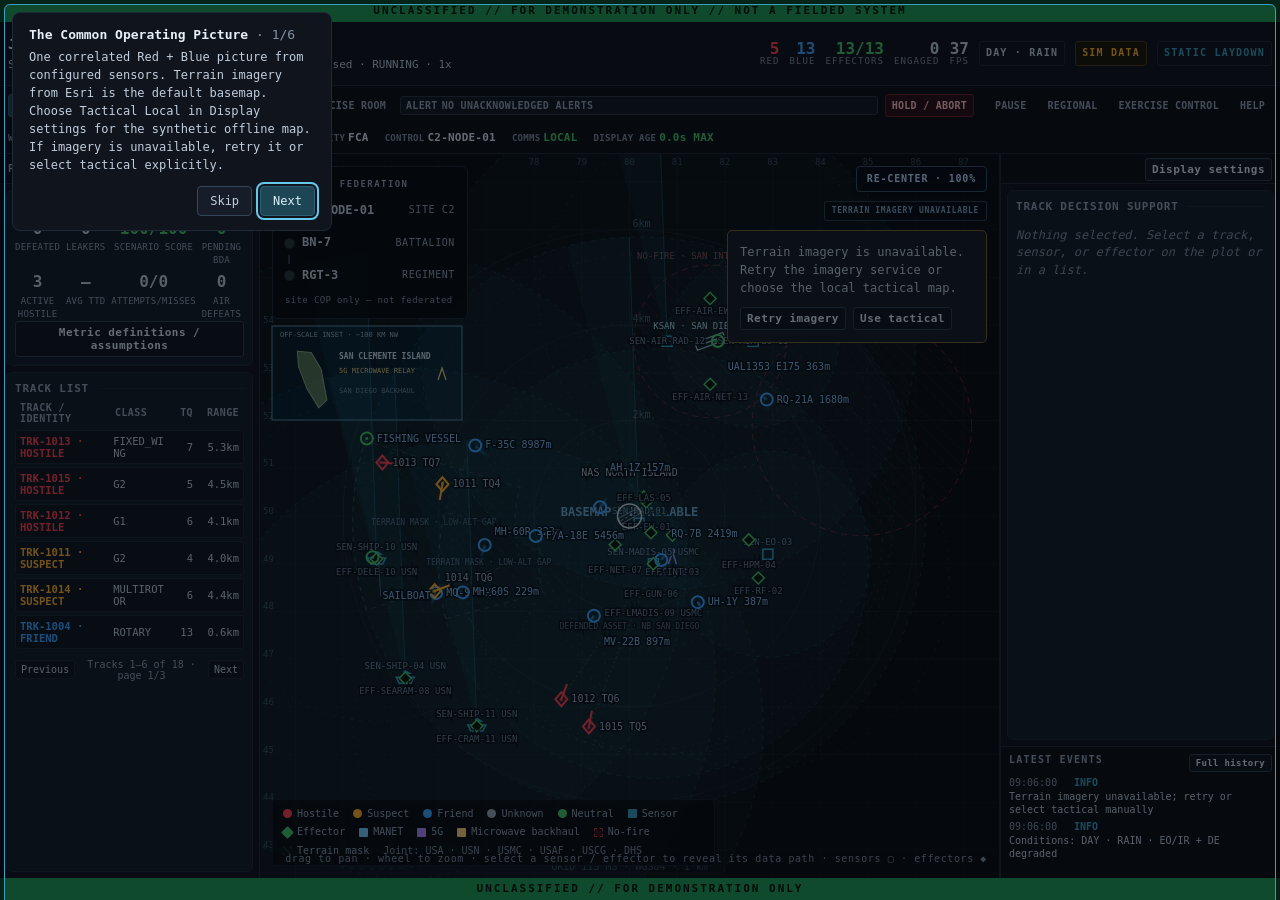
==== commit 27efde20: "Deploy Web COP demo site (from 9bc7be43fab662e27ad334271dd87cac9a85ed22)" ====
--- a/index.html
+++ b/index.html
@@ -3,6 +3,7 @@
 <meta name="description" content="Counter-UAS command and control common operating picture &mdash; a leadership demo of any-sensor / any-shooter engagement under positive control."><link rel="icon" href="data:,"></head><body>
 <style>
   :root {
+    color-scheme: dark;
     --ground: #0a0d12;
     --panel: #10151d;
     --raised: #161d28;
@@ -466,6 +467,15 @@
   .card h3::after { content: ""; flex: 1; height: 1px; background: var(--hair); }
 
   .empty { color: var(--faint); font-size: 12px; font-style: italic; }
+
+  .map-imagery-status {
+    position: absolute; top: 76px; right: 12px; z-index: 8;
+    width: 260px; max-width: calc(100% - 24px); padding: 12px;
+    border: 1px solid #796139; border-radius: 5px; background: #151d27;
+    color: var(--text); font: 12px/1.5 var(--mono);
+  }
+  .map-imagery-status[hidden] { display: none; }
+  .map-imagery-status p { margin: 0 0 10px; }
 
   /* accessible, keyboard-operable companion to the canvas COP */
   .track-list { display: grid; gap: 4px; }
@@ -959,6 +969,119 @@
   .workstation-gate .gate-card { max-width: 560px; border: 1px solid #2a3645; border-radius: 8px; background: var(--panel); padding: 24px; }
   .workstation-gate h1 { margin: 0 0 10px; color: #e7eef7; font-size: 18px; }
   .workstation-gate p { color: var(--muted); line-height: 1.6; }
+  /* Desktop evidence review: preserve the command-screen palette and typeface. */
+  #cuas { grid-template-rows: 22px 64px 68px minmax(0, 1fr) auto 22px; }
+  .brand { display: grid; grid-template-columns: auto auto auto; align-items: baseline; gap: 2px 8px; min-width: 0; }
+  .brand .app-version { font-size: 10px; color: var(--muted); }
+  .mission-summary { grid-column: 1 / -1; font-size: 11px; color: #b9cadd; white-space: nowrap; overflow: hidden; text-overflow: ellipsis; }
+  .commandbar { display: grid; grid-template-columns: auto minmax(100px, 1fr) auto auto auto auto auto auto; grid-template-rows: 30px 26px; gap: 4px 7px; }
+  .workspace-nav { grid-column: 1; grid-row: 1; }
+  .cmd-divider { display: none; }
+  .cmd-states { grid-row: 2; grid-column: 1 / -1; gap: 22px; justify-content: flex-start; }
+  .cmd-item .k { font-size: 10px; letter-spacing: .03em; }
+  .cmd-item .v { font-size: 12px; }
+  .alert-latch { grid-column: 2; grid-row: 1; font-size: 10px; }
+  #btnHoldAbort { grid-column: 3; grid-row: 1; }
+  #btnAckAlert { grid-column: 4; grid-row: 1; }
+  #btnPauseTop { grid-column: 5; grid-row: 1; }
+  #btnRegionalTop { grid-column: 6; grid-row: 1; }
+  #btnExercise { grid-column: 7; grid-row: 1; }
+  #btnHelpTop { grid-column: 8; grid-row: 1; }
+  .workspace-nav button, .cmd-action { font-size: 10px; letter-spacing: .025em; padding: 5px 6px; }
+  .rail-left .rail-toolbar { display: flex; justify-content: space-between; }
+  .rail-tool { font-size: 11px; }
+  .card h3 { font-size: 11px; letter-spacing: .07em; }
+  .selected-title { display: flex; justify-content: space-between; align-items: center; gap: 6px; }
+  .trk-id { font-size: 17px; }
+  .decision-glance .k { font-size: 10px; }
+  .decision-glance { grid-template-columns: repeat(2, minmax(0, 1fr)); }
+  .decision-glance .v { font-size: 14px; }
+  .decision-status { font-size: 12px; line-height: 1.4; }
+  .decision-actions .btn { font-size: 11px; min-height: 30px; }
+  .track-list-row { font-size: 11px; grid-template-columns: minmax(0,1.6fr) minmax(0,1fr) 20px 42px; }
+  .track-list-row > span { min-width: 0; overflow-wrap: anywhere; }
+  .track-list-row .num { white-space: nowrap; overflow-wrap: normal; }
+  .track-list-head { font-size: 10px; }
+  .track-list-note, .track-pager span, .track-pager button { font-size: 10px; }
+  .sb-tile .l { font-size: 10px; letter-spacing: .025em; }
+  .sb-tile .n { font-size: 16px; }
+  .sb-grid { gap: 6px 3px; }
+  #scoreboard .sb-detail { grid-template-columns: minmax(0, 1fr); gap: 6px; }
+  #scoreboard .sb-detail .sb-row { display: flex; align-items: baseline; justify-content: space-between; gap: 6px; }
+  #scoreboard .sb-detail .l { font-size: 10px; }
+  #scoreboard .sb-detail .n { white-space: nowrap; }
+  .system-glance .kv { margin-top: 10px; }
+  .system-glance .kv dt, .system-glance .kv dd { font-size: 11px; }
+  .system-glance .decision-status { font-size: 11px; }
+  .system-glance .decision-actions { margin-top: 10px; }
+  .sbtn { background: var(--raised); color: var(--text); border: 1px solid #35475a; border-radius: 4px; padding: 7px 12px; font-size: 12px; cursor: pointer; }
+  .sbtn:hover { background: #233346; }
+  .sbtn.primary { background: var(--accent-dim); border-color: #2c6075; color: #dcf2fb; }
+  .sbtn:disabled { opacity: .5; cursor: default; }
+  #cuas[data-workspace="FIRES"] .decision-glance { margin-top: 6px; gap: 3px 6px; }
+  #cuas[data-workspace="FIRES"] .decision-status { margin-top: 5px; padding: 4px; }
+  #cuas[data-workspace="FIRES"] #trackBody .tq { display: none; }
+  #cuas[data-workspace="FIRES"] .rail-left-scroll { grid-template-rows: minmax(0, 1fr) auto; }
+  #cuas[data-workspace="FIRES"] .rail-right-scroll,
+  #cuas[data-workspace="SUPERVISOR"] .rail-left-scroll { grid-template-rows: minmax(0, 1fr); }
+  #cuas[data-workspace="SUPERVISOR"] .rail-right-scroll { grid-template-rows: auto minmax(0, 1fr); }
+  #cuas > .tray { grid-area: auto; }
+  .tray { position: absolute; bottom: 22px; left: 10px; right: 10px; z-index: 45; max-height: calc(100% - 190px); overflow: auto; border: 1px solid #355069; box-shadow: 0 -12px 40px #0009; }
+  .tray > * { flex-shrink: 0; }
+  .exercise-settings { display: flex; flex-wrap: wrap; align-items: end; gap: 14px; padding: 10px 14px; border-bottom: 1px solid var(--hair); }
+  .exercise-settings .field { margin: 0; min-width: 170px; max-width: 300px; }
+  .exercise-actions { display: flex; gap: 8px; flex-wrap: wrap; padding: 10px 14px; }
+  .aar, .reg { color: var(--text); line-height: 1.5; }
+  .aar { font-size: 13px; }
+  .aar-cell .k { font-size: 11px; }
+  .review-notice { padding: 10px 12px; color: #e4cf96; background: #241e12; border: 1px solid #615332; border-radius: 4px; }
+  .review-evidence-grid { display: grid; grid-template-columns: 1fr 1fr; gap: 24px; }
+  .review-evidence-grid section { min-width: 0; }
+  .review-evidence-grid p { line-height: 1.6; }
+  .review-evidence-grid .kv dt, .review-evidence-grid .kv dd { font-size: 12px; }
+  .review-evidence-grid .kv { grid-template-columns: 135px minmax(0, 1fr); row-gap: 9px; }
+  .review-evidence-grid .kv dd { text-align: left; overflow-wrap: anywhere; }
+  .review-search { display: flex; flex-direction: column; gap: 6px; margin: 14px 0; }
+  .review-search input, .review-field select { padding: 10px; background: #101822; color: #deebf8; border: 1px solid #456079; border-radius: 4px; font-size: 13px; }
+  .review-table-wrap { overflow: auto; max-height: 49vh; margin-top: 10px; }
+  .review-table { border-collapse: collapse; width: 100%; font-size: 12px; }
+  .review-table th { text-align: left; background: #172332; position: sticky; top: 0; }
+  .review-table td, .review-table th { padding: 10px 9px; border-bottom: 1px solid #304052; }
+  .review-table td { vertical-align: top; }
+  .review-definitions dt { margin-top: 15px; color: #c4e5f4; font-weight: 700; }
+  .review-definitions dd { margin: 5px 0 0; line-height: 1.6; }
+  .review-field { display: grid; grid-template-columns: 1fr 1fr; align-items: center; gap: 16px; margin: 12px 0; }
+  .review-actions { display: flex; gap: 8px; flex-wrap: wrap; margin: 12px 0; }
+  #reviewBody progress { width: 100%; height: 8px; accent-color: var(--accent); }
+  #reviewBody a { color: #8ed8f2; }
+  #aarRecord { font-size: 12px; line-height: 1.6; margin: 8px 0; color: #b7c8dc; }
+  .reg-source { font-size: 11px; margin: 7px 0; color: #e4cf96; }
+  .reg-pill.preset { color: #d2c9b6; background: #28251f; border-color: #5a5140; }
+  .delegation-details { display: none; }
+  @media (max-height: 899px) {
+    #authorityCard .field { gap: 3px; margin-bottom: 6px; }
+    #authorityCard .field > label { font-size: 9px; letter-spacing: .025em; }
+    #authorityCard .seg button { padding: 4px; font-size: 10px; }
+    #authorityCard #btnDelegated { padding: 5px 2px; font-size: 10px; line-height: 1.25; }
+    #authorityCard #delegatedNote { display: none; }
+    #authorityCard .delegation-details { display: block; padding: 3px 6px; font-size: 10px; }
+  }
+  @media (max-width: 1599px) {
+    .brand > span:not(.app-version) { display: none; }
+    .stat-group { gap: 10px; }
+    .modechip { font-size: 10px; padding: 4px 6px; }
+    .cmd-states { gap: 16px; }
+    .cmd-item .k { font-size: 9px; }
+    .cmd-item .v { font-size: 11px; }
+    .sb-tile .l { font-size: 9px; }
+    .track-list-row { padding: 4px; font-size: 10.5px; }
+    .sensor-row { font-size: 11px; }
+    #cuas[data-workspace="FIRES"] .trk-id { font-size: 14px; }
+    #cuas[data-workspace="FIRES"] .decision-glance .v { font-size: 12px; }
+    #cuas[data-workspace="FIRES"] .decision-actions { margin-top: 4px; gap: 3px; }
+    #cuas[data-workspace="FIRES"] .decision-actions .btn { min-height: 26px; font-size: 10px; }
+  }
+
 </style>
 
 <div id="cuas" data-workspace="COP">
@@ -968,7 +1091,8 @@
     <div class="brand">
       <b>JIATF&nbsp;C-UAS&nbsp;C2</b>
       <span>Common Operating Picture</span>
-      <span class="app-version" id="appVersion" title="Application release and content-build identifier">v1.0.0</span>
+      <span class="app-version" id="appVersion" title="Application release and content-build identifier">v1.1.0</span>
+      <div id="missionSummary" class="mission-summary" aria-label="Scenario and simulation clock"></div>
     </div>
     <div class="stat-group">
       <div class="stat hostile"><div class="v" id="sRed">0</div><div class="k">Red</div></div>
@@ -989,6 +1113,7 @@
       <button type="button" role="tab" data-workspace="SENSORS" aria-selected="false">Sensors</button>
       <button type="button" role="tab" data-workspace="SUPERVISOR" aria-selected="false">Supervisor</button>
       <button type="button" role="tab" id="wsAar" data-workspace="AAR" aria-selected="false">AAR</button>
+      <button type="button" id="btnExerciseRoom" title="Open shared evidence and coordination exercises">Exercise room</button>
     </nav>
     <span class="cmd-divider" aria-hidden="true"></span>
     <div class="cmd-states" aria-label="Command state">
@@ -998,13 +1123,14 @@
       <div class="cmd-item"><span class="k">Authority</span><span class="v" id="cmdAuthority">FCA</span></div>
       <div class="cmd-item"><span class="k">Control</span><span class="v" id="cmdNode">C2-NODE-01</span></div>
       <div class="cmd-item"><span class="k">Comms</span><span class="v good" id="cmdComms">LOCAL</span></div>
-      <div class="cmd-item"><span class="k">Feed age</span><span class="v good" id="cmdAge">CURRENT</span></div>
+      <div class="cmd-item"><span class="k">Display age</span><span class="v good" id="cmdAge">CURRENT</span></div>
     </div>
     <div class="alert-latch" id="alertLatch" role="status" aria-live="polite" aria-atomic="true">
       <span aria-hidden="true">ALERT</span><span class="msg" id="alertText">NO UNACKNOWLEDGED ALERTS</span><span class="alert-count" id="alertCount"></span>
     </div>
     <button type="button" class="cmd-action danger" id="btnHoldAbort" title="Abort the selected active engagement; with no active engagement, place the local simulation in WEAPONS HOLD">Hold / abort</button>
     <button type="button" class="cmd-action ack-alert" id="btnAckAlert" hidden>Acknowledge</button>
+    <button type="button" class="cmd-action" id="btnPauseTop">Pause</button>
     <button type="button" class="cmd-action" id="btnRegionalTop">Regional</button>
     <button type="button" class="cmd-action" id="btnExercise" aria-expanded="false" aria-controls="tray">Exercise control</button>
     <button type="button" class="cmd-action" id="btnHelpTop">Help</button>
@@ -1013,7 +1139,7 @@
   <div class="main">
     <aside class="rail rail-left" aria-label="Track and posture wing">
       <div class="rail-toolbar">
-        <span class="context" id="railContext">COP track view</span>
+        <span class="context" id="railContext">COP track view</span><button type="button" class="rail-tool" id="btnInventory">Inventory</button>
       </div>
       <div class="rail-scroll rail-left-scroll" id="leftRail"></div>
     </aside>
@@ -1022,7 +1148,12 @@
       <canvas id="plot" role="img" aria-label="Tactical common operating picture. Tracks, sensors, effectors, and transport nodes can be selected for status details." aria-describedby="plotAccessNote"></canvas>
       <span class="sr-only" id="plotAccessNote">The map is a visual overview. Tracks are available in the track list; sensors and effectors are also selectable on the map and from their status lists.</span>
       <button type="button" class="map-recenter" id="btnRecenterMap" title="Restore the default map center and zoom">Re-center &middot; <span id="mapZoom">100%</span></button>
-      <div class="map-mode-badge" id="mapModeBadge">Satellite &middot; Esri World Imagery</div>
+      <div class="map-mode-badge" id="mapModeBadge">Terrain imagery &middot; Esri</div>
+      <div class="map-imagery-status" id="mapImageryStatus" hidden>
+        <p role="status">Terrain imagery is unavailable. Retry the imagery service or choose the local tactical map.</p>
+        <button type="button" class="rail-tool" id="btnRetryImagery">Retry imagery</button>
+        <button type="button" class="rail-tool" id="btnChooseTactical">Use tactical</button>
+      </div>
       <div class="topstack" id="topstack">
         <div class="pausebadge" id="pauseBadge" hidden>&#10074;&#10074; PAUSED</div>
         <div class="nodelost" id="nodeLost"></div>
@@ -1044,18 +1175,13 @@
 
         <div class="card display-popover" id="displayCard" hidden>
           <h3>COP View</h3>
+          <button type="button" class="rail-tool" data-review="assumptions">Definitions and sources</button>
           <div class="seg" id="viewSeg">
             <button data-v="ALL" aria-pressed="true">ALL</button>
             <button data-v="RED">RED</button>
             <button data-v="BLUE">BLUE</button>
           </div>
-          <div class="field" style="margin-top:10px;margin-bottom:0">
-            <label>Architecture</label>
-            <div class="seg" id="archSeg">
-              <button data-v="NETWORKED" aria-pressed="true">NETWORKED</button>
-              <button data-v="HUB">HUB &amp; SPOKE</button>
-            </div>
-          </div>
+
           <div class="field" style="margin-top:10px;margin-bottom:0">
             <label>Selected data path</label>
             <div class="seg" id="transSeg">
@@ -1069,26 +1195,13 @@
           <div class="field" style="margin-top:10px;margin-bottom:0">
             <label>Basemap</label>
             <div class="seg" id="baseSeg">
-              <button data-v="SAT" aria-pressed="true" title="Default Esri World Imagery basemap; requires an external network request">SAT · EXTERNAL</button>
-              <button data-v="TAC" title="Local synthetic tactical terrain; offline fallback and manual alternative">TACTICAL · LOCAL</button>
+              <button data-v="SAT" aria-pressed="true" title="Default real-world terrain and satellite imagery from Esri; requires an external network request">TERRAIN IMAGERY</button>
+              <button data-v="TAC" title="Choose the local synthetic tactical map; works offline">TACTICAL · LOCAL</button>
             </div>
+            <div class="meta" style="margin-top:5px">Terrain imagery is the default. Tactical is a manual choice.</div>
           </div>
-          <div class="field" style="margin-top:10px;margin-bottom:0">
-            <label>Weather</label>
-            <div class="seg" id="wxSeg">
-              <button data-v="CLEAR" aria-pressed="true" title="Nominal notional sensor and effector conditions">CLEAR</button>
-              <button data-v="WIND" title="Small UAS slow down (new arrivals)">WIND</button>
-              <button data-v="RAIN" title="EO/IR range and directed-energy performance degraded">RAIN</button>
-            </div>
-          </div>
-          <div class="field" style="margin-top:10px;margin-bottom:0">
-            <label>Time of day</label>
-            <div class="seg" id="todSeg">
-              <button data-v="AUTO" aria-pressed="true" title="Follow the scenario clock">AUTO</button>
-              <button data-v="DAY" title="Force daylight: full EO/IR performance">DAY</button>
-              <button data-v="NIGHT" title="Force night: EO/IR range cut to 55%">NIGHT</button>
-            </div>
-          </div>
+
+
         </div>
 
         <div class="card" id="trackListCard" data-workspaces="COP SENSORS">
@@ -1127,12 +1240,13 @@
           </div>
           <div class="field">
             <label>Delegated self-defense envelope</label>
-            <button type="button" class="btn" id="btnDelegated" aria-pressed="false">DISARMED · MANUAL RELEASE ONLY</button>
+            <button type="button" class="btn" id="btnDelegated" aria-pressed="false" aria-describedby="delegatedNote">DISARMED · MANUAL RELEASE ONLY</button>
             <div class="tq-note" id="delegatedNote">Default OFF · FCA may arm 360° point defense for 5 mission minutes · HOSTILE UAS · TQ ≥ 12 · no-fire geometry enforced.</div>
+            <button type="button" class="rail-tool delegation-details" data-review="delegation">View configured envelope</button>
           </div>
         </div>
 
-        <div class="card" id="sensorPostureCard" data-workspaces="SENSORS SUPERVISOR">
+        <div class="card" id="sensorPostureCard" data-workspaces="SENSORS">
           <h3>Sensor Posture</h3>
           <div class="sensor-posture" id="sensorPosture"></div>
         </div>
@@ -1152,6 +1266,30 @@
   </div>
 
   <div class="tray" id="tray" hidden aria-label="Exercise control workspace">
+    <div class="exercise-settings">          <div class="field" style="margin-top:10px;margin-bottom:0">
+            <label>Architecture</label>
+            <div class="seg" id="archSeg">
+              <button data-v="NETWORKED" aria-pressed="true">NETWORKED</button>
+              <button data-v="HUB">HUB &amp; SPOKE</button>
+            </div>
+          </div>
+          <div class="field" style="margin-top:10px;margin-bottom:0">
+            <label>Weather</label>
+            <div class="seg" id="wxSeg">
+              <button data-v="CLEAR" aria-pressed="true" title="Nominal notional sensor and effector conditions">CLEAR</button>
+              <button data-v="WIND" title="Small UAS slow down (new arrivals)">WIND</button>
+              <button data-v="RAIN" title="EO/IR range and directed-energy performance degraded">RAIN</button>
+            </div>
+          </div>
+          <div class="field" style="margin-top:10px;margin-bottom:0">
+            <label>Time of day</label>
+            <div class="seg" id="todSeg">
+              <button data-v="AUTO" aria-pressed="true" title="Follow the scenario clock">AUTO</button>
+              <button data-v="DAY" title="Force daylight: full EO/IR performance">DAY</button>
+              <button data-v="NIGHT" title="Force night: EO/IR range cut to 55%">NIGHT</button>
+            </div>
+          </div></div>
+    <div class="exercise-actions"><button type="button" class="sbtn primary" data-review="case">5-minute evidence exercise</button><button type="button" class="sbtn" data-review="instructor">Instructor facts</button><button type="button" class="sbtn" data-review="coordination">Coordination record</button><button type="button" class="sbtn" data-review="assumptions">Definitions and sources</button><button type="button" class="sbtn" id="btnEndRun">End run and review</button></div>
     <div class="scenario">
       <div class="ctl-grp">
         <span class="glabel">AO</span>
@@ -1237,6 +1375,7 @@
       <button class="aar-x" id="aarClose" aria-label="Close">&times;</button>
     </div>
     <div class="aar-verdict" id="aarVerdict"></div>
+    <div id="aarRecord"></div>
     <div class="aar-grid" id="aarGrid"></div>
     <div class="aar-h" style="margin-top:10px">Replay</div>
     <canvas id="repCv" style="width:100%;height:170px;background:#0a0d12;border:1px solid #1f2937;border-radius:4px"></canvas>
@@ -1257,6 +1396,7 @@
     <div class="aar-foot">
       <span class="aar-note">For demonstration only &middot; not a fielded system &middot; figures are simulated.</span>
       <span class="grow"></span>
+      <button class="sbtn" id="aarExport">Export run JSON</button>
       <button class="sbtn" id="aarCopy">Copy AAR text</button>
       <button class="sbtn primary" id="aarDone">Close</button>
     </div>
@@ -1276,7 +1416,7 @@
     </div>
     <div class="reg-body">
       <div class="reg-left">
-        <div class="reg-h">Theater laydown &mdash; subordinate installations</div>
+        <div class="reg-h">Illustrative installation roster</div>
         <div class="reg-hq" id="regHq"></div>
         <div class="reg-bases" id="regBases"></div>
       </div>
@@ -1288,7 +1428,7 @@
       </div>
     </div>
     <div class="reg-foot">
-      <span class="reg-note">For demonstration only &middot; not a fielded system &middot; geography and figures are illustrative.</span>
+      <span class="reg-note">Illustrative roster and inventory fractions. Peer rows have no feed. No validated command relationship or sustainment forecast is implied.</span>
       <span class="grow"></span>
       <button class="sbtn primary" id="regDone">Close</button>
     </div>
@@ -1313,10 +1453,10 @@
           <div><b style="color:#3da5ff">&#9711; Blue circle</b> &mdash; friendly air (CAP, ISR, lift); armed types shoot</div>
           <div><b style="color:#46c66e">&#9670; Green diamond</b> &mdash; effector (gun, interceptor, EW, laser, net)</div>
           <div><b>&#9634; Square</b> &mdash; sensor (radar, RF, EO/IR, ship)</div>
-          <div><b style="color:#cdd9e6">&#9711; White ring</b> &mdash; the defended asset (ring tints as integrity drops)</div>
+          <div><b style="color:#cdd9e6">&#9711; White ring</b> &mdash; the site reference (ring reflects an illustrative scenario score, not assessed damage)</div>
           <div><b style="color:#39a0c4">cyan / amber / violet beam</b> &mdash; air intercept / kinetic / directed-energy shot</div>
           <div><b>dashed coastline / border</b> &mdash; terrain; naval assets sit offshore in blue water</div>
-          <div><b style="color:#ff6b78">red dashed circle</b> &mdash; no-fire zone: kinetic fires prohibited over it; soft-kill (EW / RF takeover / net) only</div>
+          <div><b style="color:#ff6b78">red dashed circle</b> &mdash; scenario exclusion zone: selected modeled actions are excluded. Other actions still require appropriate authority and airspace coordination; this shape grants no permission</div>
           <div><b style="color:#8296ab">hatched dark wedge</b> &mdash; terrain mask: the ridge line (Point Loma, Franklin Mountains) blinds that sensor to LOW targets beyond it; elevated sensors and other angles cover the gap</div>
         </div>
       </div>
@@ -1341,7 +1481,7 @@
           <div><b>Basemap</b> &mdash; SAT &middot; EXTERNAL is the default and requests public Esri World Imagery. TACTICAL &middot; LOCAL remains available manually and is used automatically when imagery is unreachable.</div>
           <div><b>Weather</b> &mdash; CLEAR / WIND / RAIN: wind slows small UAS, rain shortens EO/IR and directed-energy reach</div>
           <div><b>Time of day</b> &mdash; AUTO follows the scenario clock; NIGHT darkens the plot and cuts EO/IR to 55% (watch its ring shrink)</div>
-          <div><b>Degrade comms</b> &mdash; DDIL inject: the COP goes stale (positions step every 2.5 s, TQ drops) and engagement orders add latency</div>
+          <div><b>Degrade comms</b> &mdash; delay inject: displayed positions update in steps. Observation, receipt, and displayed-sample ages are separate; modeled order delays are illustrative</div>
           <div><b>Demo audio</b> &mdash; presentation-only alert tones and callouts derived from recorded events (declaration, release, BDA, leaker, denial). It does not invent radio, fuel, or readiness state. Off by default.</div>
           <div><b>Audit Log &middot; J-SERIES</b> &mdash; the same event feed restated as stylized Link-16 J-series lines (demo flavor, not certified TADIL-J); switch back with LOG</div>
           <div><b>Click a track</b> &mdash; see its detail, track quality, time-to-impact, and engage it</div>
@@ -1353,7 +1493,7 @@
         <div class="aar-h">The one-click story</div>
         <div class="help-list">
           <div>Choose an <b>AutoBrief mission</b> and <b>duration</b>, then press <b>Auto-play brief</b>. It runs hands-free: detection, fusion, the track-quality gate, remote tasking, a visibly confirmed simulated WEAPONS FREE state, joint ground / air / naval engagement, continued waves for the selected time, and outcomes. Any click hands you control.</div>
-          <div>Flip <b>Architecture</b> to <b>Hub &amp; Spoke</b> to see the legacy model: fixed pairs, idle effectors, coverage gaps. Flip back and the gaps close.</div>
+          <div>In <b>Exercise Control</b>, Architecture compares a configured shared set with a restricted fixed-pair subset. Deliberately unequal availability shapes the result. Review the assumptions; this example does not prove comparative effectiveness.</div>
           <div>Sensing uses modality-aware notional rules: radar loses range against low flyers, RF cannot see comms-silent drones, and EO/IR needs a cue and degrades at night or in rain. EW is a soft-kill that can be resisted or recovered from; directed energy dwells one target at a time; every shot carries a notional cost and the AAR totals the exchange. Watch for decoys, ISR orbiters, and cruise profiles with dog-legs.</div>
         </div>
       </div>
@@ -1365,7 +1505,7 @@
           <div><b>?</b> &mdash; open this help</div>
           <div><b>?seed=N</b> &mdash; URL parameter: replay a run's laydown (the current seed is in the audit log)</div>
           <div><b>Preset links</b> &mdash; combine <b>?scn=</b>sandiego|elpaso|norfolk, <b>?arch=</b>HUB, <b>?wx=</b>RAIN, <b>?tod=</b>NIGHT, <b>?seed=</b>N to share an exact setup</div>
-          <div><b>AAR replay</b> &mdash; the After Action Review includes a timeline scrubber of the whole fight</div>
+          <div><b>AAR replay</b> &mdash; the After Action Review preserves the run time span, discloses sampled position history, and exports the complete recorded event ledger</div>
         </div>
       </div>
     </div>
@@ -1384,7 +1524,7 @@
       <div>
         <div class="aar-kicker">OPERATOR DECISION SUPPORT</div>
         <div class="aar-title" id="decisionDialogTitle">Selected track details</div>
-        <div class="aar-sub">Supporting evidence, feasible effectors, policy gates, and lifecycle state.</div>
+        <div class="aar-sub">Reported observations, uncertainty, source provenance, and lifecycle state.</div>
       </div>
       <button class="aar-x" id="decisionClose" aria-label="Close">&times;</button>
     </div>
@@ -1401,7 +1541,7 @@
   <div class="aar" role="dialog" aria-modal="true" aria-labelledby="auditTitle">
     <div class="aar-head">
       <div>
-        <div class="aar-kicker">IMMUTABLE EVENT FEED &middot; DEMONSTRATION</div>
+        <div class="aar-kicker">RECORDED EVENT FEED &middot; DEMONSTRATION</div>
         <div class="aar-title" id="auditTitle">Audit history</div>
         <div class="aar-sub">The operator rail shows only the two latest actionable events.</div>
       </div>
@@ -1414,13 +1554,19 @@
     <div class="log" id="log" hidden style="max-height:55vh"></div>
     <div class="log" id="logL16" style="max-height:55vh"></div>
     <div class="aar-foot">
-      <span class="aar-note">Complete history remains available without consuming the primary decision rail.</span>
+      <span class="aar-note">Latest 200 operator events shown. Export run JSON from AAR for the full operator and separately labeled instructor ledgers.</span>
       <span class="grow"></span>
       <button class="sbtn primary" id="auditDone">Close</button>
     </div>
   </div>
 </div>
 
+<div class="aar-back" id="reviewBack" hidden>
+  <div class="aar" role="dialog" aria-modal="true" aria-labelledby="reviewTitle">
+    <div class="aar-head"><div><div class="aar-kicker">DEMONSTRATION REVIEW</div><div class="aar-title" id="reviewTitle"></div></div><button type="button" class="aar-x" id="reviewClose" aria-label="Close">&times;</button></div>
+    <div id="reviewBody"></div><div class="aar-foot"><span class="aar-note">Illustrative exercise. No real-world authority or validated performance is established.</span><span class="grow"></span><button type="button" class="sbtn" id="reviewDone">Close</button></div>
+  </div>
+</div>
 <script>
 (() => {
   "use strict";
@@ -2231,6 +2377,9 @@
   // ---- state ----
   const S = {
     tracks: new Map(),
+    runSerial: 0, runId: null, runInitial: null, reviewEndedAt: null, reviewEndReason: null, unresolvedExits: [],
+    reviewPanel: null, aarSnapshot: null, caseStudy: null, replayPoints: 0, replaySampled: false,
+    coordination: { authority: "Not requested", airspace: "Not requested", spectrum: "Not requested" },
     selected: null,
     selectedAsset: null,                       // {kind:"sensor"|"effector", id}
     role: "FIRE_CONTROL_AUTHORITY",
@@ -2277,7 +2426,7 @@
     transport: "BOTH",                       // BOTH | MANET | 5G | OFF (selected data path; lines hidden without a selection)
     transportInfoOpen: false,                // contextual 5G node details, opened from the map
     visibleDataRoute: null,                   // active contextual line: selected system or selected network node
-    basemap: "SAT",                          // SAT default | TAC manual/offline fallback
+    basemap: "SAT",                          // real-world terrain imagery default | TAC explicit choice
     basemapExplicit: false,                  // query/manual selection overrides a scenario preference
     wx: "CLEAR",                             // CLEAR | WIND | RAIN (seeded per run)
     tod: "AUTO",                             // AUTO (scenario clock) | DAY | NIGHT
@@ -2583,6 +2732,8 @@
     if (name === "AAR") { showAAR(); return; }
     if (!WORKSPACES.has(name)) return;
     S.workspace = name;
+    if (name === "FIRES") $("leftRail").appendChild($("authorityCard"));
+    else $("rightRail").insertBefore($("authorityCard"), $("effectorCard"));
     $("cuas").dataset.workspace = name;
     document.querySelectorAll("#workspaceNav [data-workspace]").forEach((b) =>
       b.setAttribute("aria-selected", b.dataset.workspace === name ? "true" : "false"));
@@ -2658,12 +2809,12 @@
     const conn = S.live ? S.connectionState : (S.degraded ? "DEGRADED" : "LOCAL");
     $("cmdComms").textContent = conn;
     $("cmdComms").className = "v " + ((conn === "LIVE" || conn === "LOCAL") ? "good" : conn === "OFFLINE" ? "bad" : "warn");
-    let ageText = "CURRENT", ageClass = "good";
-    if (S.live) {
-      const age = S.lastLiveUpdate == null ? null : Math.max(0, (perf() - S.lastLiveUpdate) / 1000);
-      ageText = age == null ? "NO DATA" : `${age.toFixed(age < 10 ? 1 : 0)}s`;
-      ageClass = age == null || age >= 5 ? "bad" : age >= 2 ? "warn" : "good";
-    } else if (S.degraded) { ageText = "STALE · 2.5s"; ageClass = "warn"; }
+    const visibleAges = [...S.tracks.values()].filter(t => t.state !== "NEUTRALIZED").map(t => reportFreshness(t, S.live, missionNow()).displayed);
+    const ages = visibleAges.filter(Number.isFinite), unknown = visibleAges.length - ages.length;
+    const oldest = ages.length ? Math.max(...ages) : null;
+    const ageText = (oldest == null ? "NO SAMPLE" : `${oldest.toFixed(oldest < 10 ? 1 : 0)}s MAX`) + (unknown ? ` · ${unknown} UNKNOWN` : "") + (!S.live && S.degraded ? " · DELAY" : "");
+    const ageClass = oldest >= 5 ? "bad" : oldest == null || unknown || S.degraded || oldest >= 2 ? "warn" : "good";
+    $("cmdComms").title = S.live ? `Latest feed receipt: ${S.lastLiveUpdate == null ? "unavailable" : fmtAge((perf() - S.lastLiveUpdate) / 1000)}. Display age is based on source timestamps.` : "Embedded simulation. No transport feed is connected.";
     $("cmdAge").textContent = ageText;
     $("cmdAge").className = "v " + ageClass;
     renderAlerts();
@@ -2671,9 +2822,18 @@
 
   function stableHTML(el, html, force = false) {
     if (!el || el._renderHTML === html) return false;
-    if (!force && el.contains(document.activeElement) && document.activeElement !== document.body) return false;
+    // Keyboard focus must not freeze track positions, source ages, or lifecycle
+    // text. Preserve the focused control's identity while updating the content.
+    const active = el.contains(document.activeElement) ? document.activeElement : null;
+    const keys = ["id", "data-track-select", "data-asset-kind", "data-asset-id", "data-page-delta", "data-review"];
+    const identity = active ? keys.filter(k => active.hasAttribute(k)).map(k => [k, active.getAttribute(k)]) : [];
     el.innerHTML = html;
     el._renderHTML = html;
+    if (active) {
+      const restored = identity.length && [...el.querySelectorAll("button, input, select, [tabindex]")].find(n => identity.every(([k, v]) => n.getAttribute(k) === v));
+      if (restored && !restored.disabled) restored.focus({ preventScroll: true });
+      else { el.tabIndex = -1; el.focus({ preventScroll: true }); }
+    }
     return true;
   }
 
@@ -2694,8 +2854,8 @@
     return ((t ^ (t >>> 14)) >>> 0) / 4294967296;
   }
   const randi = (a, b) => a + Math.floor(rand() * (b - a + 1));
-  const COP_VERSION = "1.0.0";    // human-readable application release
-  const COP_BUILD = "aef58aa9";   // stamped by scripts/build_cop.py (content hash)
+  const COP_VERSION = "1.2.0";    // human-readable application release
+  const COP_BUILD = "2ff55af0";   // stamped by scripts/build_cop.py (content hash)
   $("appVersion").textContent = `v${COP_VERSION} · ${COP_BUILD}`;
   const IDENT_CODE = { HOSTILE: 0, SUSPECT: 1, FRIEND: 2, ASSUMED_FRIEND: 2, UNKNOWN: 3, NEUTRAL: 4 };
   const IDENT_COLOR = ["#ff4256", "#ffb02e", "#3da5ff", "#9aa7b5", "#46c66e"];
@@ -2757,7 +2917,7 @@
       fade: 1,
       jitter: rand() * 6.28,
       firstSeen: missionNow(),
-      lastUpdate: missionNow(),
+      lastUpdate: null, // no source observation until the model reports coverage
     };
     S.tracks.set(id, t);
     return t;
@@ -2853,7 +3013,7 @@
         if (evidenceSufficient && t.identity !== "HOSTILE") {
           t.identity = "HOSTILE"; t.declareAt = null;
           t.identityEvidence = `${contributors} correlated sensors \u00b7 TQ ${Math.floor(t.tq)} \u00b7 ${trackObjective(t).name} intercept geometry`;
-          logEvent("DECLARE", "DENY", `${t.trackId} declared HOSTILE \u00b7 evidence: ${t.identityEvidence}`);
+          logEvent("DECLARE", "DENY", `${t.trackId} scenario-rule declaration: HOSTILE · intent not independently established`);
         } else {
           t.declareAt = (missionNow() - t.firstSeen) + 5000;
           t.identityEvidence = `${contributors} contributor(s) \u00b7 TQ ${Math.floor(t.tq)} \u00b7 ${pred.cpaMeters.toFixed(0)}m CPA`;
@@ -2864,7 +3024,8 @@
       if (t.clutter) {
         const eoSees = t.contributingSensors.some((id) => (SENSORS.find((s) => s.sensorId === id) || {}).sensorType === "EO_IR");
         if (eoSees || missionNow() > t.clutterTtl) {
-          logEvent("INFO", "INFO", `${t.trackId} classified ${eoSees ? "by EO/IR" : "on time-out"} \u00b7 biological/clutter \u00b7 dropped`);
+          logEvent("INFO", "INFO", `${t.trackId} closed ${eoSees ? "by a simulated EO/IR classification" : "on report expiry; identity unresolved"} · illustrative track removed`);
+          if (!eoSees) S.unresolvedExits.push({ trackId: t.trackId, t: missionNow(), reason: "Report expired with identity unresolved" });
           S.tracks.delete(t.trackId);
           if (S.selected === t.trackId) selectTrack(null);
           continue;
@@ -2981,7 +3142,7 @@
           gx = t.wps[0].x; gy = t.wps[0].y;
           if (dist(t.x, t.y, gx, gy) < 220) {
             t.wps.shift();
-            if (!t.wps.length) logEvent("DECLARE", "DENY", `${t.trackId} terminal \u00b7 turning onto ${objective.name}`);
+            if (!t.wps.length) logEvent("DECLARE", "DENY", `${t.trackId} terminal \u00b7 turning onto ${objective.name}`, { audience: "INSTRUCTOR" });
           }
         } else if (t.profile === "cruise" && t.altMeters > 30) {
           t.altMeters = Math.max(20, t.altMeters - 35 * dt);   // terminal descent
@@ -2994,7 +3155,7 @@
       }
       // COP display position: under degraded comms the picture goes stale -
       // tracks render at their last bus-synced position, stepping every 2.5 s
-      if (!S.degraded || t.syncT == null || missionNow() - t.syncT > 2500) { t.dx = t.x; t.dy = t.y; t.syncT = missionNow(); }
+      if (!S.degraded || t.syncT == null || missionNow() - t.syncT > 2500) { t.dx = t.x; t.dy = t.y; t.syncT = missionNow(); t.displayObservedAt = t.lastUpdate ?? null; }
       // track trail history (throttled)
       t._tt = (t._tt || 0) + dt;
       if (t._tt > 0.15) { t._tt = 0; (t.trail || (t.trail = [])).push({ x: t.dx != null ? t.dx : t.x, y: t.dy != null ? t.dy : t.y }); if (t.trail.length > 18) t.trail.shift(); }
@@ -3027,7 +3188,7 @@
       }
       const covering = contrib.length;
       t.contributingSensors = contrib;
-      if (covering > 0) t.lastUpdate = missionNow();
+      if (covering > 0) { t.lastUpdate = missionNow(); if (!S.degraded || t.syncT === missionNow()) t.displayObservedAt = t.lastUpdate; }
       const tasked = t.taskedSensor && SENSORS.find((s) => s.sensorId === t.taskedSensor);
       const dwellObserved = !!(tasked && tasked.dwellUntil > missionNow() && tasked.dwellTrack === t.trackId && contrib.includes(tasked.sensorId));
       const target = Math.max(0, clamp(3 + covering * 3 + (dwellObserved ? 3 : 0), 0, dwellObserved ? 14 : covering >= 2 ? 11 : 7) - (S.degraded ? 3 : 0));
@@ -3049,19 +3210,19 @@
       const objective = trackObjective(t);
       if (!isBlue(t) && dist(t.x, t.y, objective.x, objective.y) < 250) {
         if (t.decoy) {
-          logEvent("INFO", "INFO", `${t.trackId} crossed the asset \u00b7 DECOY \u00b7 no warhead`);
+          logEvent("INFO", "INFO", `${t.trackId} crossed the asset \u00b7 DECOY \u00b7 no warhead`, { audience: "INSTRUCTOR" });
         } else {
           S.stats.leakers++;
           const hit = 6 + Math.floor(rand() * 7);   // 6-12% per leaker
           S.assetIntegrity = Math.max(0, S.assetIntegrity - hit);
-          logEvent("LEAKER", "LEAKER", `${t.trackId} reached ${objective.name} \u00b7 asset integrity -${hit}% (${S.assetIntegrity}%)`);
+          logEvent("LEAKER", "LEAKER", `${t.trackId} recorded at ${objective.name} in scenario \u00b7 illustrative score -${hit} points (${S.assetIntegrity}/100)`);
         }
         S.tracks.delete(t.trackId);
         if (S.selected === t.trackId) selectTrack(null);
       }
     }
     // replay recorder: compact snapshot every 0.5 s of sim time (feeds the
-    // AAR scrubber; capped at ~6 minutes)
+    // AAR scrubber; sampled when dense while retaining the full time span)
     S._repT = (S._repT == null ? 0 : S._repT) - dt;
     if (S._repT <= 0) {
       S._repT = 0.5;
@@ -3069,8 +3230,7 @@
       for (const t of S.tracks.values()) {
         snap.push([Math.round(t.dx != null ? t.dx : t.x), Math.round(t.dy != null ? t.dy : t.y), IDENT_CODE[t.identity] ?? 3, t.state === "NEUTRALIZED" ? 1 : 0]);
       }
-      (S.replay || (S.replay = [])).push({ clock: nowClock(), snap, defeated: S.stats.defeated, leakers: S.stats.leakers, integ: S.assetIntegrity });
-      if (S.replay.length > 720) S.replay.shift();
+      recordReplayFrame({ clock: nowClock(), t: missionNow(), snap, defeated: S.stats.defeated, leakers: S.stats.leakers, integ: S.assetIntegrity });
     }
     // TEWA auto-release: WEAPONS FREE means the C2 releases the top authorized
     // recommendation on a cadence; the operator supervises and can go to HOLD
@@ -3624,7 +3784,9 @@
         t.lastUpdate = perf(); t.receivedAt = perf();
         const producerAge = Number(tk.dataAgeSeconds);
         const observedMs = tk.timeObserved ? Date.parse(tk.timeObserved) : NaN;
-        t.sourceAgeAtReceipt = Number.isFinite(producerAge) ? Math.max(0, producerAge) : Number.isFinite(observedMs) ? Math.max(0, (Date.now() - observedMs) / 1000) : 0;
+        t.sourceTimeKnown = tk.dataAgeSeconds != null && Number.isFinite(producerAge) || Number.isFinite(observedMs);
+        t.sourceAgeAtReceipt = tk.dataAgeSeconds != null && Number.isFinite(producerAge) ? Math.max(0, producerAge) : Number.isFinite(observedMs) ? Math.max(0, (Date.now() - observedMs) / 1000) : 0;
+        t.identityEvidence = typeof tk.identityEvidence === "string" ? tk.identityEvidence : null;
         (t.trail || (t.trail = [])).push({ x: t.x, y: t.y }); if (t.trail.length > 18) t.trail.shift();
         seen.add(tk.trackId);
       }
@@ -3943,13 +4105,24 @@
     align = align || "center";
     ctx.font = font;
     const wpx = ctx.measureText(text).width;
-    const lh = 11;
+    const lh = Math.max(11, Number(font.match(/(\d+)px/)?.[1] || 9) + 3);
     const left = align === "center" ? -wpx / 2 : (align === "left" ? 0 : -wpx);
+    const paint = y => {
+      if (stableKey === "track:" + S.selected) {
+        ctx.fillStyle = "rgba(7,15,24,0.94)";
+        ctx.fillRect(ax + left - 4, y - lh + 1, wpx + 8, lh + 4);
+        ctx.strokeStyle = "#7fa6c5"; ctx.lineWidth = 0.75;
+        ctx.strokeRect(ax + left - 4, y - lh + 1, wpx + 8, lh + 4);
+      }
+      ctx.font = font; ctx.textAlign = align;
+      ctx.strokeStyle = "rgba(7,15,24,0.9)"; ctx.lineWidth = 3;
+      ctx.strokeText(text, ax, y);
+      ctx.fillStyle = color; ctx.fillText(text, ax, y);
+    };
     if (stableKey && _labelSlots.has(stableKey)) {
       const offsetY = _labelSlots.get(stableKey), y = ay + offsetY;
       _labelRects.push({ x0: ax + left - 1.5, x1: ax + left + wpx + 1.5, y0: y - lh + 2, y1: y + 3 });
-      ctx.fillStyle = color; ctx.font = font; ctx.textAlign = align;
-      ctx.fillText(text, ax, y);
+      paint(y);
       return { x: ax, y, offsetY };
     }
     const candidates = [];
@@ -3970,15 +4143,13 @@
       if (!hit) {
         _labelRects.push(box);
         if (stableKey) _labelSlots.set(stableKey, oy);
-        ctx.fillStyle = color; ctx.font = font; ctx.textAlign = align;
-        ctx.fillText(text, ax, y);
+        paint(y);
         return { x: ax, y, offsetY: oy };
       }
     }
     oy = stableKey && _labelSlots.has(stableKey) ? _labelSlots.get(stableKey) : 0;
     if (stableKey) _labelSlots.set(stableKey, oy);
-    ctx.fillStyle = color; ctx.font = font; ctx.textAlign = align;
-    ctx.fillText(text, ax, ay + oy);
+    paint(ay + oy);
     return { x: ax, y: ay + oy, offsetY: oy };
   }
 
@@ -4094,7 +4265,7 @@
     placeLabel(ASSET.name, x, y + 25, "#aeb9c7", "10px " + MONO, "center");
     placeLabel(ASSET.sub, x, y + 36, "#5f7286", "8px " + MONO, "center");
     if (!S.live && integ < 100) {
-      placeLabel("INTEGRITY " + integ + "%", x, y + 47, ringCol, "8px " + MONO, "center");
+      placeLabel("SCENARIO SCORE " + integ + "/100", x, y + 47, ringCol, "9px " + MONO, "center");
     }
     ctx.restore();
   }
@@ -4197,12 +4368,12 @@
   // Esri World Imagery tiles, fetched by the viewer's browser and drawn under
   // the tactical overlay. Each scenario is anchored at its true lat/lon; local
   // meters map through Web Mercator, so glyph geometry is unchanged. When tiles
-  // cannot load (offline, or a CSP that blocks external hosts) the COP falls
-  // back to the synthetic tactical terrain automatically.
+  // cannot load, retain the user's imagery choice and offer a retry or explicit
+  // switch to the synthetic tactical map. Never silently change the basemap.
   const TILE_URL = (z, x, y) => "https://server.arcgisonline.com/ArcGIS/rest/services/World_Imagery/MapServer/tile/" + z + "/" + y + "/" + x;
   const EARTH_R = 6378137, TILE_PX = 256, TILE_MAX_Z = 17;
   const tileCache = new Map();          // "z/x/y" -> {img, ok}
-  let satLoads = 0, satFails = 0, satDead = false;
+  let satDead = false, imageryGeneration = 0;
   function tileFor(z, x, y) {
     const nTiles = 1 << z;
     if (y < 0 || y >= nTiles) return null;
@@ -4213,21 +4384,22 @@
       if (tileCache.size > 400) for (const k of tileCache.keys()) { tileCache.delete(k); if (tileCache.size <= 300) break; }
       const img = new Image();
       img.crossOrigin = "anonymous";
-      t = { img, ok: false };
-      img.onload = () => { t.ok = true; satLoads++; };
+      t = { img, ok: false, failed: false };
+      const generation = imageryGeneration;
+      img.onload = () => {
+        if (generation !== imageryGeneration) return;
+        t.ok = true;
+      };
       img.onerror = () => {
-        satFails++;
-        if (!satLoads && satFails >= 6 && !satDead) {
-          satDead = true;   // imagery unreachable: stop requesting, stay synthetic
-          logEvent("INFO", "INFO", "Satellite imagery unavailable \u00b7 using tactical basemap");
-        }
+        if (generation !== imageryGeneration) return;
+        t.failed = true;
       };
       img.src = TILE_URL(z, x, y);
       tileCache.set(key, t);
     }
     return t;
   }
-  // Returns the number of tiles drawn (0 while loading / when unreachable).
+  // Returns tiles drawn, 0 while pending, or -1 when this view is unavailable.
   function drawSatellite() {
     const { w, h, cx, cy, scale } = VIEW;
     const lat0 = ASSET.lat * Math.PI / 180;
@@ -4246,12 +4418,13 @@
     const south = mercY0 + (S.mapView.centerY - (h - cy) / scale) * kStretch;
     const tx0 = Math.floor((west + HALF) / mercPerTile), tx1 = Math.floor((east + HALF) / mercPerTile);
     const ty0 = Math.floor((HALF - north) / mercPerTile), ty1 = Math.floor((HALF - south) / mercPerTile);
-    if ((tx1 - tx0 + 1) * (ty1 - ty0 + 1) > 150) return 0;  // sanity cap
-    let drawn = 0;
+    if ((tx1 - tx0 + 1) * (ty1 - ty0 + 1) > 150) return -1;  // sanity cap
+    let drawn = 0, pending = 0, failed = 0;
     for (let tx = tx0; tx <= tx1; tx++) {
       for (let ty = ty0; ty <= ty1; ty++) {
         const t = tileFor(z, tx, ty);
-        if (!t || !t.ok) continue;
+        if (!t || t.failed) { failed++; continue; }
+        if (!t.ok) { pending++; continue; }
         const gx = (tx * mercPerTile - HALF - mercX0) / kStretch;        // tile NW corner,
         const gy = (HALF - ty * mercPerTile - mercY0) / kStretch;        // ground meters
         const sizePx = (mercPerTile / kStretch) * scale;
@@ -4259,7 +4432,7 @@
         drawn++;
       }
     }
-    return drawn;
+    return drawn || (!pending && failed ? -1 : 0);
   }
 
   function setMapModeBadge(text) {
@@ -4269,11 +4442,16 @@
 
   function drawTerrain() {
     const { w, h } = VIEW;
-    if (S.basemap === "SAT" && !satDead) {
+    const imageryStatus = $("mapImageryStatus");
+    if (S.basemap === "SAT") {
       ctx.fillStyle = "#0a0d12"; ctx.fillRect(0, 0, w, h);
-      if (drawSatellite() > 0) {
+      const imageryTiles = drawSatellite(), unavailable = imageryTiles < 0;
+      if (unavailable && !satDead) logEvent("INFO", "INFO", "Terrain imagery unavailable; retry or select tactical manually");
+      satDead = unavailable;
+      if (imageryStatus.hidden === unavailable) imageryStatus.hidden = !unavailable;
+      if (imageryTiles > 0) {
         S._satOn = true;
-        setMapModeBadge("SATELLITE \u00B7 ESRI WORLD IMAGERY");
+        setMapModeBadge("TERRAIN IMAGERY \u00B7 ESRI");
         // dim to console luminance so glyphs, coverage, and labels stay readable
         ctx.fillStyle = "rgba(5,9,15,0.45)"; ctx.fillRect(0, 0, w, h);
         if (SCN.landPolygon && traceScenarioLand()) {
@@ -4297,18 +4475,15 @@
         ctx.fillText("IMAGERY \u00a9 ESRI \u00b7 MAXAR \u00b7 EARTHSTAR GEOGRAPHICS", VIEW.cx, h - 20);
         return;
       }
-      if (SCN.satelliteRequired) {
-        S._satOn = false;
-        setMapModeBadge("LOADING REAL SATELLITE IMAGERY\u2026");
-        ctx.fillStyle = "#080d14"; ctx.fillRect(0, 0, w, h);
-        ctx.fillStyle = "#78a8cf"; ctx.font = "700 12px " + MONO; ctx.textAlign = "center";
-        ctx.fillText("LOADING ESRI WORLD IMAGERY\u2026", w / 2, h / 2);
-        return;
-      }
-      // tiles still loading: other scenarios may draw synthetic terrain meanwhile
-    }
+      S._satOn = false;
+      setMapModeBadge(satDead ? "TERRAIN IMAGERY UNAVAILABLE" : "LOADING TERRAIN IMAGERY\u2026");
+      ctx.fillStyle = "#78a8cf"; ctx.font = "700 12px " + MONO; ctx.textAlign = "center";
+      ctx.fillText(satDead ? "BASEMAP UNAVAILABLE" : "LOADING ESRI WORLD IMAGERY\u2026", w / 2, h / 2);
+      return;
+    }
+    if (!imageryStatus.hidden) imageryStatus.hidden = true;
     S._satOn = false;
-    setMapModeBadge(S.basemap === "SAT" && satDead ? "TACTICAL FALLBACK \u00B7 IMAGERY OFFLINE" : "TACTICAL LOCAL");
+    setMapModeBadge("TACTICAL LOCAL");
     if (SCN.terrain === "border") {
       // desert land; US-Mexico border (anchored in the meters frame) with Mexico south
       ctx.fillStyle = "#100f0a"; ctx.fillRect(0, 0, w, h);
@@ -4889,7 +5064,7 @@
       const label = isBlue(t) && t.platform
         ? `${t.civil && t.transponder ? t.transponder.callsign + " " : ""}${t.platform}${(t.altMeters || 0) >= 5 ? " " + Math.round(t.altMeters) + "m" : ""}`
         : `${t.trackId.replace("TRK-", "")} TQ${Math.floor(t.tq)}`;
-      const labelPos = placeLabel(label, x + 10, y + 3, isBlue(t) ? "#86b9e8" : "#9fb0c4", "9px " + MONO, "left", "track:" + t.trackId);
+      const labelPos = placeLabel(label, x + 10, y + 3, sel ? "#eff7ff" : isBlue(t) ? "#86b9e8" : "#9fb0c4", (sel ? "bold 12px " : "10px ") + MONO, "left", "track:" + t.trackId);
       if (t.surface && labelPos) {
         ctx.save();
         ctx.strokeStyle = "rgba(134,185,232,0.55)"; ctx.lineWidth = 0.8;
@@ -4917,8 +5092,8 @@
   function systemLinkState(item) {
     if (item.geometryUnknown) return "NO GEO / LINK UNKNOWN";
     if (S.live && S.connectionState !== "LIVE") return S.connectionState;
-    if (S.degraded) return "DEGRADED / STORE-AND-FORWARD";
-    return "CONNECTED / SHARED COP";
+    if (S.degraded) return "DELAY INJECTED (SIM)";
+    return S.live ? "CONNECTED / SHARED COP" : "LOCAL MODEL / NO TRANSPORT TEST";
   }
   function systemC2Node(item) {
     if (item.coastalInset) return "ATLANTIC COASTAL RELAY";
@@ -4929,6 +5104,279 @@
     }
     return S.node;
   }
+  // ---- review model: pure reporting functions, never release policy ----
+  function reviewPercent(numerator, denominator) {
+    return denominator > 0 ? Math.round(100 * numerator / denominator) : null;
+  }
+  function reviewVerdict(d) {
+    if (d.live) return "LIVE SNAPSHOT · Mission completion is not supplied by this feed.";
+    if (!d.runEnded) return `INTERIM REVIEW · Run remains open · ${d.activeHostile} hostile, ${d.unresolved} unresolved, ${d.pending} pending outcome(s).`;
+    if (d.activeHostile || d.unresolved || d.pending) return `EXERCISE ENDED · REVIEW INCOMPLETE · ${d.activeHostile} hostile, ${d.unresolved} unresolved, ${d.pending} pending outcome(s).`;
+    if (d.leakers) return `EXERCISE ENDED · OBJECTIVES NOT MET · ${d.leakers} recorded arrival(s) at scenario objectives.`;
+    if (!d.defeated) return "EXERCISE ENDED · No defense outcome established by this run.";
+    return "EXERCISE OBJECTIVES MET · No remaining hostile or unresolved contacts, no pending outcomes, and no recorded arrivals at scenario objectives. Simulated result only.";
+  }
+  function reportFreshness(t, live, now) {
+    const seconds = stamp => Number.isFinite(stamp) ? Math.max(0, (now - stamp) / 1000) : null;
+    const received = live ? seconds(t.receivedAt) : seconds(t.syncT);
+    const observed = live
+      ? (t.sourceTimeKnown && received != null ? received + Math.max(0, t.sourceAgeAtReceipt || 0) : null)
+      : seconds(t.lastUpdate);
+    const displayed = live ? observed : seconds(t.displayObservedAt);
+    return { observed, received, displayed };
+  }
+  function sampleReplay(frames, maxFrames = 7200, maxPoints = 600000) {
+    let result = frames, sampled = false;
+    let points = result.reduce((n, f) => n + f.snap.length, 0);
+    while ((result.length > maxFrames || points > maxPoints) && result.length > 2) {
+      const last = result[result.length - 1];
+      result = result.filter((_, i) => i % 2 === 0);
+      if (result[result.length - 1] !== last) result.push(last);
+      points = result.reduce((n, f) => n + f.snap.length, 0);
+      sampled = true;
+    }
+    return { frames: result, points, sampled };
+  }
+  // ---- end pure review model ----
+
+  const REVIEW_VERSION = "2026-09-11.1";
+  const REVIEW_ASSUMPTIONS = [
+    ["Evidence", "Operator views show supplied reports and declarations. Scenario intent, assigned objectives, and scripted flight profiles are instructor facts. Neither a sensor count nor a scripted HOSTILE label establishes real intent."],
+    ["Freshness", "Observation age measures the source sample. Receipt age measures delivery to this display. Display age measures the source sample behind the rendered position. Unknown timestamps remain unavailable. SIM ages use simulation time; LIVE receipt ages use the local monotonic clock."],
+    ["Scenario score", "Illustrative score, 0–100 points. A scripted arrival subtracts 6–12 points. This is not measured damage, asset condition, or mission availability."],
+    ["Inventory fraction", "Current modeled units divided by configured capacity. Aggregates mix different unit types and are not a sustainment forecast. Peer-installation figures are preset examples with no connected feed."],
+    ["Cost assumptions", "Configured notional action costs and configured threat values only. Excludes acquisition, personnel, integration, sustainment, power infrastructure, collateral effects, and the value of the protected mission. This is not a total-cost or economic-effectiveness comparison."],
+    ["Architecture example", "NETWORKED enables the configured shared set. HUB restricts use to the explicitly configured fixed pairs and leaves other units idle. The displayed 2D geometric overlap ignores many real sensing and environmental constraints. Unequal configured availability drives this example; it is not a comparative effectiveness test."],
+    ["Interoperability", "Vendor and service counters describe metadata in this model. Federation and node-loss transitions are local simulation events. No adapter conformance, independent failover, real transport performance, or operational interoperability has been demonstrated by this page."],
+    ["Exercise objectives", "End the run explicitly, then account for all hostile and unresolved contacts and pending outcomes. No recorded arrival at a scenario objective is allowed for the illustrative objective-met result. An open run remains interim. LIVE feeds do not establish mission completion."],
+    ["Replay and reproducibility", "Position replay covers the run from its first frame. Dense or extended runs may be sampled while preserving the first and last frames; the AAR identifies this. The event ledger is retained separately. A seed reproduces a laydown, not timing-dependent outcomes. Export includes starting random-generator state, configuration changes, and event times."],
+    ["Authority and airspace", "Scenario geometry is not legal authority. Electronic or capture actions also require appropriate authority and coordination. The exercise coordination record never grants real permission. Command relationships, symbology, models, and procedures remain unvalidated."],
+  ];
+  const fmtAge = age => age == null ? "Unavailable" : `${age.toFixed(age < 10 ? 1 : 0)} s`;
+  const fmtPct = value => value == null ? "Not measured" : `${value}%`;
+  const runElapsed = () => Math.max(0, missionNow() - (S.runStart || 0));
+  const elapsedLabel = ms => `${Math.floor(ms / 60000)}:${String(Math.floor(ms / 1000) % 60).padStart(2, "0")}`;
+  function operatorEvents() { return S.events.filter(e => e.audience !== "INSTRUCTOR"); }
+  function referenceRange(t) { return dist(t.dx ?? t.x, t.dy ?? t.y, ASSET.x || 0, ASSET.y || 0); }
+  function reportedIdentityBasis(t) {
+    if (S.live) return t.identityEvidence || "Source declaration; supporting identity evidence not supplied.";
+    if (t.civil) return "Synthetic cooperative report; intent is not independently established.";
+    if (isBlue(t)) return "Configured friendly-force declaration.";
+    if (t.identity === "HOSTILE") return "Scenario-rule declaration; not an independent assessment of intent.";
+    return "Unresolved source declaration. Intent and assigned objective are unknown to this view.";
+  }
+  function recordReplayFrame(frame) {
+    S.replay.push(frame);
+    S.replayPoints = (S.replayPoints || 0) + frame.snap.length;
+    if (S.replay.length > 7200 || S.replayPoints > 600000) {
+      const sampled = sampleReplay(S.replay);
+      S.replay = sampled.frames; S.replayPoints = sampled.points; S.replaySampled = true;
+    }
+  }
+  function reviewMetadata() {
+    return {
+      runId: S.runId, build: COP_BUILD, applicationVersion: COP_VERSION, reviewVersion: REVIEW_VERSION,
+      scenario: S.scenario, source: S.live ? "LIVE FEED" : "EMBEDDED SIMULATION",
+      seed: SEED, initial: S.runInitial, startedAtMs: S.runStart, capturedAt: new Date().toISOString(), simulationClock: nowClock(),
+      elapsedMs: runElapsed(), endedAtMs: S.reviewEndedAt ?? null, endReason: S.reviewEndReason || null,
+      current: { architecture: S.arch, weather: S.wx, timeOfDay: S.tod, speed: S.timeScale },
+      replay: { frames: S.replay.length, firstMs: S.replay[0]?.t ?? null, lastMs: S.replay.at(-1)?.t ?? null, sampled: !!S.replaySampled },
+      coordination: { ...S.coordination }, assumptions: REVIEW_ASSUMPTIONS,
+      validation: "Illustrative model. Subject-matter, legal, human-factors, and integration validation not established.",
+    };
+  }
+  function captureReview() {
+    return { metadata: reviewMetadata(), metrics: aarData(), events: operatorEvents().map(e => ({ ...e })),
+      instructorEvents: S.events.filter(e => e.audience === "INSTRUCTOR").map(e => ({ ...e })),
+      inventory: inventoryRecords(), caseStudy: S.caseStudy ? JSON.parse(JSON.stringify(S.caseStudy)) : null,
+      replay: S.replay.slice() };
+  }
+  function downloadReview() {
+    const snapshot = S.aarSnapshot || captureReview();
+    const blob = new Blob([JSON.stringify(snapshot, null, 2)], { type: "application/json" });
+    const url = URL.createObjectURL(blob), link = document.createElement("a");
+    link.href = url; link.download = `cuas-review-${snapshot.metadata.runId}.json`;
+    link.click(); setTimeout(() => URL.revokeObjectURL(url), 1000);
+  }
+  function renderMissionSummary() {
+    if (!$("missionSummary")) return;
+    const state = S.reviewEndedAt != null ? "ENDED" : S.paused ? "PAUSED" : "RUNNING";
+    const brief = S.autoplay.running ? ` · brief ${Math.max(0, Math.ceil((S.autoplay.deadline - perf()) / 1000))}s remaining (wall clock)` : "";
+    $("missionSummary").textContent = `${SCN.label} · ${nowClock()} Z · ${elapsedLabel(runElapsed())} elapsed · ${state} · ${S.timeScale}x${brief}`;
+    $("missionSummary").title = `Run ${S.runId || "initializing"} · seed ${SEED} · build ${COP_BUILD}`;
+    $("btnPauseTop").textContent = S.paused ? "Resume" : "Pause";
+    $("btnPauseTop").disabled = S.live || !!S.caseStudy?.running;
+    $("btnEndRun").disabled = S.live || !!S.caseStudy?.running;
+    document.querySelectorAll('[data-review="case"], [data-review="instructor"]').forEach(b => { b.disabled = S.live; });
+  }
+  function endReviewRun() {
+    if (S.live) return;
+    stopAutoplay(); S.reviewEndedAt = missionNow(); S.reviewEndReason = "Operator ended exercise";
+    setPaused(true); logEvent("INFO", "INFO", "Exercise ended by operator; unresolved contacts and outcomes remain in the review.");
+    showAAR(); renderMissionSummary();
+  }
+  function inventoryRecords() {
+    return [...SENSORS.map(item => ({ kind: "sensor", item })), ...S.effectors.map(item => ({ kind: "effector", item }))].map(({ kind, item }) => ({
+      kind, id: item.sensorId || item.effectorId, type: item.sensorType || item.effectorType,
+      service: item.service || "Unspecified", vendor: item.vendor || "Unspecified",
+      status: item.geometryUnknown ? "Geometry unavailable" : S.live ? (item.liveReadiness || item.readiness || "Not reported") : item.rearmT ? "Rearming (SIM)" : "Configured (SIM)",
+      inventory: kind === "effector" ? `${item.mag} / ${item.cap} ${item.unit || "units"}` : "n/a",
+      source: S.live && item.authoritative ? "Live materiel feed" : "Static scenario preset",
+    }));
+  }
+  function inventoryPanel() {
+    return `<p>Complete configured inventory. Select a row to inspect its status. Preset metadata does not establish readiness or interoperability.</p>
+      <label class="review-search">Search inventory <input id="inventorySearch" type="search" placeholder="ID, type, service, or vendor" autocomplete="off"></label>
+      <div id="inventoryCount" role="status"></div><div class="review-table-wrap"><table class="review-table"><thead><tr><th>System</th><th>Type</th><th>Service / vendor</th><th>Status / inventory</th><th>Source</th></tr></thead><tbody id="inventoryRows"></tbody></table></div>`;
+  }
+  function renderInventoryRows() {
+    const query = ($("inventorySearch")?.value || "").trim().toLowerCase();
+    const all = inventoryRecords(), rows = all.filter(r => Object.values(r).join(" ").toLowerCase().includes(query));
+    $("inventoryCount").textContent = `${rows.length} of ${all.length} systems · ${SENSORS.length} sensors · ${S.effectors.length} effectors`;
+    $("inventoryRows").innerHTML = rows.length ? rows.map(r => `<tr><td><button type="button" class="rail-tool" data-review-asset="${esc(r.id)}" data-kind="${r.kind}">${esc(r.id)}</button></td><td>${esc(r.type.replace(/_/g," "))}</td><td>${esc(r.service)} / ${esc(r.vendor)}</td><td>${esc(r.status)}<br>${esc(r.inventory)}</td><td>${esc(r.source)}</td></tr>`).join("") : '<tr><td colspan="5">No matching systems. Clear or change the search.</td></tr>';
+  }
+  function assumptionsPanel() {
+    return `<p>Version ${REVIEW_VERSION}. Sources explain limitations; they do not validate this simulation's parameters.</p>
+      <dl class="review-definitions">${REVIEW_ASSUMPTIONS.map(([term, definition]) => `<dt>${esc(term)}</dt><dd>${esc(definition)}</dd>`).join("")}</dl>
+      <p><a href="https://www.faa.gov/airports/new_entrants/uas_detection_mitigation_response" target="_blank" rel="noopener noreferrer">FAA: UAS detection, mitigation, and response at airports</a><br>
+      <a href="https://www.gao.gov/products/gao-22-105705" target="_blank" rel="noopener noreferrer">GAO: Counter-drone technology limitations (2022)</a></p>
+      <p>Public geography and scenario command labels are illustrative. No current legal authority, product-performance claim, or official command relationship is asserted.</p>`;
+  }
+  function instructorPanel() {
+    const t = S.selected && S.tracks.get(S.selected);
+    if (S.live) return "<p>Instructor truth is unavailable in LIVE mode.</p>";
+    return `<p class="review-notice">INSTRUCTOR TRUTH · Scenario authoring facts. These are not operator observations.</p>
+      ${t ? `<dl class="kv"><dt>Selected track</dt><dd>${esc(t.trackId)}</dd><dt>Scripted intent</dt><dd>${esc(t.intent || "Not assigned")}</dd><dt>Assigned objective</dt><dd>${esc(trackObjective(t).name)}</dd><dt>Flight profile</dt><dd>${esc(t.profile || "Not assigned")}</dd><dt>Emitter truth</dt><dd>${t.emitting === false ? "Silent in model" : "Emitting in model"}</dd></dl>` : "<p>Select a track in the COP to inspect its authoring facts here.</p>"}
+      <p>Scenario seed ${SEED}; run ${esc(S.runId)}. The classification and declaration rules remain illustrative. They are not validated identification methods.</p>
+      <div class="review-table-wrap"><table class="review-table"><thead><tr><th>Simulation time</th><th>Instructor event</th></tr></thead><tbody>${S.events.filter(e => e.audience === "INSTRUCTOR").map(e => `<tr><td>${esc(e.clock)}</td><td>${esc(e.msg)}</td></tr>`).join("") || '<tr><td colspan="2">No instructor events recorded.</td></tr>'}</tbody></table></div>`;
+  }
+  function coordinationPanel() {
+    const airport = SCN.civilAirport;
+    return `<p class="review-notice">EXERCISE RECORD ONLY · These entries never grant authority or change release policy.</p>
+      <p>${esc(SCN.label)} · airport context: ${esc(airport?.code || "No airport identified")}. Actual jurisdiction, approving authority, and airspace coordination have not been established by this demonstration.</p>
+      ${[["authority","Authority review"],["airspace","Airspace / airport liaison"],["spectrum","Spectrum / interference review"]].map(([key,label]) => `<label class="review-field">${label}<select data-coordination="${key}">${["Not requested","Pending exercise review","Reviewed for exercise only","Unresolved"].map(v => `<option ${S.coordination[key] === v ? "selected" : ""}>${v}</option>`).join("")}</select></label>`).join("")}
+      <p>A no-fire shape excludes selected modeled actions; it does not establish that another action is lawful or safe. Maintain a no-action or referral outcome while questions remain unresolved.</p>
+      <button type="button" class="sbtn" data-review-decision="Record no action / awaiting coordination">Record no action / awaiting coordination</button>`;
+  }
+  function showReviewPanel(kind) {
+    const content = { inventory: ["Complete system inventory", inventoryPanel], assumptions: ["Definitions, assumptions, and sources", assumptionsPanel], instructor: ["Instructor scenario facts", instructorPanel], coordination: ["Exercise coordination record", coordinationPanel], case: ["Five-minute evidence and coordination exercise", casePanel], delegation: ["Configured simulation envelope", () => `<p>${esc($("delegatedNote").textContent)}</p><p>This describes the existing demonstration configuration. It is not operational authority or a validated procedure.</p>`] }[kind];
+    if (!content) return;
+    // A single review surface avoids stacked dialogs and preserves focus return.
+    const open = openModalBack(); if (open) closeModal(open.id);
+    $("reviewTitle").textContent = content[0]; $("reviewBody").innerHTML = content[1]();
+    S.reviewPanel = kind; openModal("reviewBack", "reviewClose");
+    if (kind === "inventory") { renderInventoryRows(); $("inventorySearch").oninput = renderInventoryRows; }
+  }
+  const CASE_STEPS = [
+    [0, "Initial report", "EX-01 · unconfirmed small airborne object", "Source A, synthetic visual report. Identity, intent, and destination are unconfirmed.", "Request another observation. A detection alone does not establish intent."],
+    [60, "Conflicting descriptions", "Source A: possible drone. Source B: possible bird.", "Two synthetic reports disagree. Neither has supporting imagery available to the reviewer.", "Record the conflict and request clarification. Keep the assessment unresolved."],
+    [120, "Delivery interruption", "Source A has stopped updating.", "The last report remains visible with an increasing age. The case does not invent a new observation during the interruption.", "Acknowledge stale information and refer the coordination question."],
+    [180, "New evidence", "Source B supplies a revised report: likely biological object.", "A synthetic reviewer note provides a benign explanation; Source A's earlier report is retained in history.", "Review the revised evidence. Record a provisional no-action decision with its reason."],
+    [240, "Coordination review", "Airport liaison: exercise review pending.", "This is a fictional coordination record. It grants no real authority and issues no command.", "Record a no-action or referral outcome. Do not treat pending review as approval."],
+    [300, "After-action assessment", "Evidence exercise ended. Review the decisions and unresolved items.", "The full sequence is retained with source times and human review records. A lack of reviewer input remains visible.", "Explain what was known at each decision and what remains unverified."],
+  ];
+  const CASE_REPORTS = [
+    { source: "A", observedAt: 0, receivedAt: 0, description: "Unconfirmed airborne object" },
+    { source: "A", observedAt: 60000, receivedAt: 60000, description: "Possible drone; no imagery supplied" },
+    { source: "B", observedAt: 55000, receivedAt: 60000, description: "Possible bird; conflicts with A" },
+    { source: "B", observedAt: 175000, receivedAt: 180000, description: "Revised report: likely biological object" },
+  ];
+  function caseReportsHtml(c) {
+    return ["A", "B"].map(source => {
+      const report = c.reports.filter(r => r.source === source && r.receivedAt <= c.elapsedMs).at(-1);
+      return `<tr><td>Source ${source}</td><td>${report ? esc(report.description) : "No report received"}</td><td>${report ? fmtAge((c.elapsedMs - report.observedAt) / 1000) : "Unavailable"}</td><td>${report ? fmtAge((c.elapsedMs - report.receivedAt) / 1000) : "Unavailable"}</td></tr>`;
+    }).join("");
+  }
+  function caseStatus(c) { return `FICTIONAL REVIEW CASE · ${c.running ? c.paused ? "PAUSED" : "RUNNING" : "ENDED"} · ${elapsedLabel(c.elapsedMs)} / 5:00 · Underlying COP paused.`; }
+  function casePanel() {
+    const c = S.caseStudy;
+    if (!c) return `<p>A repeatable, fictional five-minute review case: ambiguous reports, disagreement, delayed delivery, a correction, and a no-action decision. It issues no tasking or release commands.</p><button type="button" class="sbtn primary" data-case-action="start">Start five-minute exercise</button>`;
+    const stage = CASE_STEPS.reduce((found, step, i) => c.elapsedMs >= step[0] * 1000 ? i : found, 0), step = CASE_STEPS[stage];
+    return `<p class="review-notice" id="caseStatus">${caseStatus(c)}</p>
+      <progress max="300000" value="${c.elapsedMs}" aria-label="Evidence exercise progress"></progress>
+      <h3>${stage + 1}. ${step[1]}</h3><p><strong>${step[2]}</strong></p><p>${step[3]}</p>
+      <table class="review-table"><thead><tr><th>Source</th><th>Latest received report</th><th>Observation age</th><th>Receipt age</th></tr></thead><tbody id="caseReports">${caseReportsHtml(c)}</tbody></table>
+      <p><strong>Reviewer prompt:</strong> ${step[4]}</p>
+      <div class="review-actions">${c.running ? `<button type="button" class="sbtn" data-case-action="pause">${c.paused ? "Resume case" : "Pause case"}</button><button type="button" class="sbtn" data-case-action="next">Advance to next checkpoint</button><button type="button" class="sbtn" data-case-action="stop">End case</button>` : '<button type="button" class="sbtn" data-case-action="start">Restart case</button>'}</div>
+      <label class="review-search">Decision reason <input id="caseReason" type="text" value="${esc(c.reason || "")}" maxlength="500" placeholder="What evidence supports your decision?"></label>
+      <div class="review-actions">${["Request clarification","Record conflicting evidence","Record no action","Refer for coordination"].map(action => `<button type="button" class="sbtn" data-case-decision="${action}">${action}</button>`).join("")}</div>
+      <p>${c.decisions.length ? `${c.decisions.length} human review decision(s) recorded.` : "No human review decisions recorded. Review remains incomplete."}</p>
+      <ol>${c.decisions.map(d => `<li>${elapsedLabel(d.t)} · ${esc(d.action)} · ${esc(d.reason)} · operator input</li>`).join("")}</ol>
+      <p>Full case timeline and decisions are included in the run JSON export. This case demonstrates evidence handling; it establishes no real-world identity or effectiveness.</p><button type="button" class="sbtn" data-case-export="1">Export case and run record</button>`;
+  }
+  let caseTimer = null;
+  function tickCase() {
+    const c = S.caseStudy; if (!c?.running) return;
+    const now = perf(); if (!c.paused) c.elapsedMs = Math.min(300000, c.elapsedMs + now - c.lastTick);
+    c.lastTick = now;
+    const priorStage = c.stage;
+    for (let i = c.stage + 1; i < CASE_STEPS.length && c.elapsedMs >= CASE_STEPS[i][0] * 1000; i++) {
+      c.stage = i; c.events.push({ t: CASE_STEPS[i][0] * 1000, source: "SCRIPTED CASE", message: CASE_STEPS[i][1] });
+    }
+    if (c.elapsedMs >= 300000) { c.running = false; clearInterval(caseTimer); caseTimer = null; logEvent("INFO", "INFO", "Evidence case ended; review recorded decisions and unresolved coordination."); }
+    if (S.reviewPanel === "case" && !$("reviewBack").hidden) {
+      // Update ages every second without replacing the reviewer's text input.
+      if (c.stage !== priorStage) {
+        const focused = document.activeElement;
+        const focusId = focused?.id, action = focused?.dataset?.caseAction, decision = focused?.dataset?.caseDecision;
+        const start = focused?.selectionStart, end = focused?.selectionEnd;
+        $("reviewBody").innerHTML = casePanel();
+        const restore = focusId ? $(focusId) : [...$("reviewBody").querySelectorAll("button")].find(b => action && b.dataset.caseAction === action || decision && b.dataset.caseDecision === decision);
+        if (restore) { restore.focus(); if (start != null && restore.setSelectionRange) restore.setSelectionRange(start, end); }
+      } else {
+        $("caseStatus").textContent = caseStatus(c);
+        $("reviewBody").querySelector("progress").value = c.elapsedMs;
+        $("caseReports").innerHTML = caseReportsHtml(c);
+      }
+    }
+  }
+  function caseAction(action) {
+    if (S.live) return;
+    if (action === "start") {
+      stopAutoplay(); setPaused(true);
+      if (caseTimer) clearInterval(caseTimer);
+      S.caseStudy = { version: REVIEW_VERSION, running: true, paused: false, elapsedMs: 0, stage: 0, lastTick: perf(), reason: "", reports: CASE_REPORTS.map(r => ({ ...r })), checkpoints: CASE_STEPS, decisions: [], events: [{ t: 0, source: "SCRIPTED CASE", message: CASE_STEPS[0][1] }] };
+      logEvent("INFO", "INFO", "Five-minute fictional evidence case started. Underlying COP paused; no commands issued.");
+      caseTimer = setInterval(tickCase, 1000);
+    } else if (S.caseStudy) {
+      const c = S.caseStudy;
+      if (action === "pause") { tickCase(); c.paused = !c.paused; c.lastTick = perf(); }
+      if (action === "next") { c.elapsedMs = Math.min(300000, (Math.floor(c.elapsedMs / 60000) + 1) * 60000); c.lastTick = perf(); c.events.push({ t: c.elapsedMs, source: "OPERATOR", message: "Advanced checkpoint" }); tickCase(); }
+      if (action === "stop") { c.running = false; c.events.push({ t: c.elapsedMs, source: "OPERATOR", message: "Ended case before/at completion" }); clearInterval(caseTimer); caseTimer = null; }
+    }
+    $("reviewBody").innerHTML = casePanel(); $("reviewClose").focus(); renderMissionSummary();
+  }
+  function bindReviewControls() {
+    $("reviewClose").onclick = $("reviewDone").onclick = () => { closeModal("reviewBack"); S.reviewPanel = null; };
+    $("btnInventory").onclick = () => showReviewPanel("inventory");
+    $("btnPauseTop").onclick = togglePause;
+    $("aarExport").onclick = downloadReview;
+    document.addEventListener("input", e => {
+      if (e.target.id === "caseReason" && S.caseStudy) S.caseStudy.reason = e.target.value;
+      const key = e.target.dataset?.coordination;
+      if (key && Object.hasOwn(S.coordination, key)) {
+        S.coordination[key] = e.target.value;
+        logEvent("INFO", "INFO", `Exercise coordination: ${key} = ${e.target.value}; no operational authority granted.`);
+      }
+    });
+    document.addEventListener("click", e => {
+      const b = e.target.closest("button"); if (!b) return;
+      if (b.dataset.review) showReviewPanel(b.dataset.review);
+      if (b.dataset.reviewAsset) { closeModal("reviewBack"); S.reviewPanel = null; setWorkspace("COP"); selectAsset(b.dataset.kind, b.dataset.reviewAsset); }
+      if (b.dataset.reviewDecision) { logEvent("INFO", "INFO", `Human exercise review: ${b.dataset.reviewDecision}`); b.textContent = "No-action review recorded"; }
+      if (b.dataset.caseAction) caseAction(b.dataset.caseAction);
+      if (b.dataset.caseDecision && S.caseStudy) {
+        S.caseStudy.decisions.push({ t: S.caseStudy.elapsedMs, action: b.dataset.caseDecision, reason: S.caseStudy.reason.trim() || "Reason not supplied; rationale requires review", source: "OPERATOR" });
+        S.caseStudy.reason = "";
+        $("reviewBody").innerHTML = casePanel(); $("reviewClose").focus();
+      }
+      if (b.dataset.caseExport) { S.aarSnapshot = null; downloadReview(); }
+      if (b.id === "btnSystemDetails") { $("decisionDialogTitle").textContent = `${S.selectedAsset?.id || "System"} · full status`; openModal("decisionBack", "decisionClose"); }
+      if (b.id === "btnEndRun") endReviewRun();
+    });
+  }
+
+
   function renderSystemCard(selection, body) {
     const item = selection.kind === "sensor"
       ? SENSORS.find((s) => s.sensorId === selection.id)
@@ -4963,14 +5411,20 @@
         <dt>Architecture</dt><dd>${esc(S.arch)} \u00b7 SHARED TRACK / WEAPON DATA</dd>
         <dt>Position source</dt><dd>${S.live && item.authoritative ? "LIVE MATERIEL FEED" : "STATIC NOTIONAL LAYDOWN"}</dd>
       </dl>
-      <div class="decision-section"><div class="decision-h">Data-sharing path</div><div>${esc(id)} \u2192 ${esc(systemC2Node(item))} \u2192 ${esc(SCN.dataMesh ? SCN.dataMesh.label : S.node)} \u2192 SHARED COP</div></div>`;
-    stableHTML(body, html, true);
+      <div class="decision-section"><div class="decision-h">Data-sharing path</div><div>${[id, systemC2Node(item), SCN.dataMesh ? SCN.dataMesh.label : S.node, "SHARED COP"].filter((part, i, parts) => i === 0 || part !== parts[i-1]).map(esc).join(" → ")}</div></div>`;
+    stableHTML($("decisionDetailBody"), html);
+    const shortHtml = `<div class="system-glance"><div class="selected-title"><span class="trk-id">${esc(id)}</span><span class="idpill">${isSensor ? "SENSOR" : "EFFECTOR"}</span></div>
+      <div class="decision-status ${ready ? "go" : "hold"}">${esc(status)} · ${S.live ? "SOURCE REPORT" : "SIMULATED"}</div>
+      <dl class="kv"><dt>Type</dt><dd>${esc((item.sensorType || item.effectorType).replace(/_/g," "))}</dd><dt>Link</dt><dd>${esc(systemLinkState(item))}</dd><dt>${isSensor ? "Reported tracks" : "Modeled units"}</dt><dd>${isSensor ? tracked : `${item.mag} / ${item.cap}`}</dd><dt>Source</dt><dd>${S.live && item.authoritative ? "Materiel feed" : "Scenario preset"}</dd></dl>
+      <div class="decision-actions"><button type="button" class="btn full wide" id="btnSystemDetails">Full system status</button><button type="button" class="btn full wide" data-review="inventory">Complete inventory</button></div></div>`;
+    stableHTML(body, shortHtml);
     body.dataset.decisionState = `${selection.kind}|${id}|${status}|${systemLinkState(item)}`;
   }
 
   // ---- render split operator wings ----
   function renderRail() {
     renderScoreboard();
+    renderMissionSummary();
     renderFederation();
     renderCommandState();
     $("envChip").textContent = (isNight() ? "NIGHT" : "DAY") + " \u00b7 " + S.wx;
@@ -4988,7 +5442,7 @@
       const rank = (e) => (S.live && (e.readiness !== "READY" || e.geometryUnknown)) ? 0 : e.rearmT ? 1 : e.mag <= 0 ? 2 : 3;
       return rank(a) - rank(b) || (a.mag / Math.max(1, a.cap)) - (b.mag / Math.max(1, b.cap));
     });
-    const effShown = effOrdered.slice(0, 6);
+    const effShown = effOrdered.slice(0, window.innerHeight < 900 ? 2 : 6);
     stableHTML($("effList"), effShown.map((e) => {
       const liveUnavailable = S.live && (e.readiness !== "READY" || e.geometryUnknown);
       const c = liveUnavailable ? "var(--hostile)" : e.rearmT ? "var(--suspect)" : e.mag > 0 ? "var(--neutral)" : "var(--faint)";
@@ -4996,7 +5450,7 @@
       return `<button type="button" class="eff asset-eff-row" data-asset-kind="effector" data-asset-id="${esc(e.effectorId)}" aria-current="${S.selectedAsset && S.selectedAsset.kind === "effector" && S.selectedAsset.id === e.effectorId ? "true" : "false"}"><span class="dot" style="background:${c}"></span>
         <span class="nm">${esc(e.effectorId)}<small>${esc(e.effectorType.replace(/_/g, " "))} &middot; ${esc(e.vendor)} &middot; ${esc(e.service || "USA")} &middot; ${fmtCost(SHOT_COST[e.effectorType] || 10000)}/shot</small></span>
         <span class="mag">${liveUnavailable ? esc(e.geometryUnknown ? "NO GEO" : e.readiness) : e.rearmT ? "REARM" : pct + "%"}</span></button>`;
-    }).join("") + (S.effectors.length > effShown.length ? `<div class="track-list-note">Showing 6 priority effectors of ${S.effectors.length}. Full inventory remains in AAR and the source feed.</div>` : ""));
+    }).join("") + (S.effectors.length > effShown.length ? `<div class="track-list-note">${effShown.length} of ${S.effectors.length} effectors. See Inventory.</div>` : ""));
 
     const t = S.selected && S.tracks.get(S.selected);
     const body = $("trackBody");
@@ -5021,130 +5475,76 @@
   }
 
   function renderDecisionCard(t, body) {
-    const col = COLORS[t.identity] || COLORS.UNKNOWN;
-    const objective = trackObjective(t), rng = Math.round(trackObjectiveRange(t));
-    const tqi = Math.floor(t.tq);
-    const kin = trackPrediction(t);
-    const etaSec = !isBlue(t) && t.intent === "attack" ? kin.interceptSec : null;
-    const etaStr = etaSec == null ? "\u2014" : etaSec >= 60
-      ? `${Math.floor(etaSec / 60)}:${String(Math.round(etaSec % 60)).padStart(2, "0")} min`
-      : `${Math.round(etaSec)} s`;
-    const etaColor = etaSec != null && etaSec < 25 ? "color:var(--hostile)" : etaSec != null && etaSec < 60 ? "color:var(--suspect)" : "";
-    const eff = bestEffector(t);
-    const minNeed = eff ? MIN_TQ[eff.effectorType] : 8;
-    const segs = Array.from({ length: 15 }, (_, i) => `<div class="tq-seg ${i < tqi ? "on" : ""} ${i + 1 === minNeed ? "thr" : ""}"></div>`).join("");
+    const col = COLORS[t.identity] || COLORS.UNKNOWN, tqi = Math.floor(t.tq);
+    const ages = reportFreshness(t, S.live, missionNow()), age = ages.displayed;
+    const ageColor = age == null ? "var(--muted)" : age >= 5 ? "var(--hostile)" : age >= 2 ? "var(--suspect)" : "var(--text)";
+    const xpdr = t.civil && t.transponder ? t.transponder : null;
     const a = t.state === "ACTIVE" ? authorize(t) : { ok: false, code: t.state, detail: `track state is ${t.state}` };
     const linkReady = !S.live || S.connectionState === "LIVE";
     const canTask = ROLES_TASK.has(S.role) && t.state === "ACTIVE" && linkReady;
     const canEngage = !!(a.ok && linkReady && t.state === "ACTIVE");
-    const engLabel = canEngage ? `Authorize release \u00b7 ${a.eff.effectorId}` : `Release unavailable \u00b7 ${a.code || S.connectionState}`;
-    const age = S.live
-      ? Math.max(0, Number(t.sourceAgeAtReceipt || 0) + (perf() - (t.receivedAt != null ? t.receivedAt : perf())) / 1000)
-      : Math.max(0, (missionNow() - (t.lastUpdate != null ? t.lastUpdate : t.firstSeen || missionNow())) / 1000);
-    const xpdr = t.civil && t.transponder ? t.transponder : null;
-    const uncertainty = Number.isFinite(t.positionUncertainty) ? Math.round(t.positionUncertainty) : Math.round(25 + Math.max(0, 15 - tqi) * 35 + (S.degraded ? 180 : 0));
-    const sensors = (t.contributingSensors || []).map((id) => {
-      const s = SENSORS.find((x) => x.sensorId === id);
-      return s ? `${id} \u00b7 ${s.sensorType.replace(/_/g, "/")} \u00b7 ${s.vendor}` : id;
+    const eff = bestEffector(t), minNeed = eff ? MIN_TQ[eff.effectorType] : 8;
+    const segs = Array.from({ length: 15 }, (_, i) => `<div class="tq-seg ${i < tqi ? "on" : ""} ${i + 1 === minNeed ? "thr" : ""}"></div>`).join("");
+    const uncertainty = Number.isFinite(t.positionUncertainty) ? `${Math.round(t.positionUncertainty)} m (${S.live ? "source reported; confidence level unspecified" : "illustrative"})` : S.live ? "Not supplied" : "Not independently estimated";
+    const sources = (t.contributingSensors || []).map(id => {
+      const sensor = SENSORS.find(s => s.sensorId === id);
+      return sensor ? `${id} · ${sensor.sensorType.replace(/_/g,"/")} · ${sensor.vendor}` : id;
     });
-    const evidence = sensors.length ? sensors : ["NO CURRENT SENSOR CONTRIBUTOR"];
-    const idBasis = isBlue(t)
-      ? (t.civil ? "cooperative civil declaration (notional)" : "cooperative force identity (notional)")
-      : t.identity === "HOSTILE" ? (t.identityEvidence || "hostile identity supplied by source; evidence record unavailable")
-      : t.identity === "SUSPECT" ? "behavioral concern; hostile declaration not yet established" : "identity unresolved";
-    const threatText = isBlue(t) ? "Protected / non-engageable identity"
-      : t.intent === "transit" ? `Transit profile \u00b7 predicted CPA ${(kin.cpaMeters / 1000).toFixed(1)} km`
-      : t.profile === "isr" ? `Standoff orbit \u00b7 predicted CPA ${(kin.cpaMeters / 1000).toFixed(1)} km`
-      : etaSec != null ? `${objective.name} intercept predicted \u00b7 ${etaStr}`
-      : `No valid closing solution \u00b7 CPA ${(kin.cpaMeters / 1000).toFixed(1)} km`;
-    const feasible = feasibleEffectors(t).sort((x, y) => {
-      const xa = tqi >= MIN_TQ[x.effectorType] ? 0 : 1, ya = tqi >= MIN_TQ[y.effectorType] ? 0 : 1;
-      return xa - ya || dist(t.x, t.y, x.x, x.y) - dist(t.x, t.y, y.x, y.y);
-    }).slice(0, 3);
-    const candidates = feasible.length ? feasible.map((e) => {
-      const need = MIN_TQ[e.effectorType], ready = tqi >= need;
-      return `<div class="candidate"><span><strong>${esc(e.effectorId)}</strong> \u00b7 ${esc(e.effectorType.replace(/_/g, " "))}</span><span>${(dist(t.x,t.y,e.x,e.y)/1000).toFixed(1)}km \u00b7 TQ ${need} \u00b7 ${Math.round(100*e.mag/e.cap)}% \u00b7 ${fmtCost(SHOT_COST[e.effectorType] || 10000)}${ready ? "" : " \u00b7 HOLD"}</span></div>`;
-    }).join("") : '<div class="empty">No feasible effector in the current geometry.</div>';
-    const authChecks = [
-      [S.wcs !== "WEAPONS_HOLD", `WCS ${S.wcs.replace("WEAPONS_", "")}`],
-      [ROLES_RELEASE.has(S.role), `Release authority ${S.role.replace(/_/g, " ")}`],
-      [ENGAGEABLE.has(t.identity) && !(S.wcs === "WEAPONS_TIGHT" && t.identity !== "HOSTILE"), `Identity / ROE ${t.identity}`],
-      [feasibleEffectors(t).length > 0, "Effector geometry and safety"],
-      [!!bestEffector(t), `Track quality ${tqi} / 15`],
-      [linkReady, S.live ? `C2 link ${S.connectionState}` : "Local simulation control"],
-    ];
-    const detailHtml = `
-      <div style="display:flex;align-items:center;justify-content:space-between;gap:8px">
-        <span class="trk-id">${esc(t.trackId)}</span>
-        <span style="display:flex;gap:6px">
-          ${!isBlue(t) && t.emitting === false ? '<span class="idpill" style="color:var(--suspect);background:#241a08;border:1px solid #6b4a12">SILENT</span>' : ""}
-          ${S.degraded ? '<span class="idpill" style="color:var(--hostile);background:#240a10;border:1px solid #6b1420">STALE</span>' : ""}
-          <span class="idpill" style="color:${col};background:${col}22;border:1px solid ${col}55">${esc(t.identity)}</span>
-        </span>
-      </div>
-      <dl class="kv">
-        <dt>Platform</dt><dd>${esc(t.platform || (t.classificationType || "UNKNOWN").replace(/_/g, " "))}</dd>
-        ${xpdr ? `<dt>Callsign / flight plan</dt><dd>${esc(xpdr.callsign)} \u00b7 ${esc(t.flightPlan || "CIVIL TRANSIT")}</dd>
-        <dt>Mode S / ICAO address</dt><dd>${esc(xpdr.mode)} \u00b7 ${esc(xpdr.icao24)}</dd>
-        <dt>Squawk / ADS-B quality</dt><dd>${esc(xpdr.squawk)} \u00b7 NACp ${esc(xpdr.nacp)} \u00b7 SIL ${esc(xpdr.sil)}</dd>` : ""}
-        <dt>Service</dt><dd>${esc(t.service || "\u2014")}</dd>
-        <dt>Altitude</dt><dd>${Math.round(t.altMeters || 0)} m \u00b7 ${esc(t.altitudeDatum || "datum unspecified")}</dd>
-        <dt>Signature</dt><dd>${isBlue(t) ? (t.civil ? (xpdr ? `${esc(xpdr.source)} \u00b7 ${esc(xpdr.status)}` : "ADS-B / AIS") : "IFF / cooperative") : t.emitting === false ? "comms-silent (RF-blind)" : "RF emitting"}</dd>
-        <dt>Flight profile</dt><dd>${isBlue(t) ? (t.civil ? (t.surface ? "surface transit (AIS)" : "civil corridor (ADS-B)") : "patrol") : ({ direct: "direct attack", lowIngress: "low ingress", cruise: "cruise / OWA", isr: "ISR standoff orbit", clutter: "erratic / low-slow" }[t.profile] || "\u2014")}</dd>
-        ${isBlue(t) && !t.civil ? `<dt>Mission action</dt><dd>${esc(t.actionRole || "ON-STATION / MONITORING")}${t.actionTarget ? ` \u00b7 ${esc(t.actionTarget)}` : ""}</dd>` : ""}
-        <dt>Assigned objective</dt><dd>${esc(objective.name)}</dd>
-        <dt>Range to objective</dt><dd>${(rng / 1000).toFixed(1)} km</dd>
-        <dt>Predicted intercept</dt><dd style="${etaColor}">${etaStr}</dd>
-        <dt>Closing / CPA</dt><dd>${kin.closingMps.toFixed(0)} m/s \u00b7 ${(kin.cpaMeters/1000).toFixed(1)} km</dd>
-        <dt>Data age</dt><dd style="color:${age >= 5 ? "var(--hostile)" : age >= 2 ? "var(--suspect)" : "var(--neutral)"}">${age.toFixed(age < 10 ? 1 : 0)} s</dd>
-        <dt>Position uncertainty</dt><dd>\u00b1${uncertainty} m \u00b7 illustrative</dd>
-        <dt>Source</dt><dd>${S.live ? "LIVE FEED" : "SIM MODEL"} \u00b7 STATIC LAYDOWN</dd>
-        <dt>Engagement lifecycle</dt><dd>${esc(t.engagementState || t.state)}</dd>
-        <dt>Recommended pairing</dt><dd>${isBlue(t) ? "n/a (protected)" : (eff ? esc(eff.effectorId + " \u00b7 " + eff.vendor) : "\u2014")}</dd>
-      </dl>
-      <div class="tq"><div class="tq-top"><span>Track quality</span><b>${tqi} / 15</b></div><div class="tq-bar">${segs}</div><div class="tq-note">${tqi >= minNeed ? "meets engagement threshold" : `needs TQ \u2265 ${minNeed} for in-range effector`}</div></div>
-      <div class="decision-section"><div class="decision-h">Threat assessment</div><div>${esc(threatText)}</div><div class="tq-note">Identity basis: ${esc(idBasis)}</div></div>
-      <div class="decision-section"><div class="decision-h">Supporting evidence</div><div class="evidence">${evidence.map((x) => `<span>${esc(x)}</span>`).join("")}</div></div>
-      <div class="decision-section"><div class="decision-h">Candidate effectors \u00b7 feasibility / quality / range</div><div class="candidate-list">${candidates}</div></div>
-      <div class="decision-section"><div class="decision-h">Release criteria</div><div class="auth-checks">${authChecks.map(([ok,label]) => `<div class="auth-check ${ok ? "" : "fail"}"><b>${ok ? "\u2713" : "\u00d7"}</b><span>${esc(label)}</span></div>`).join("")}</div>${a.ok ? '<div class="tq-note">All local criteria satisfied; LIVE mode is revalidated by c2-core.</div>' : `<div class="tq-note">Hold reason: ${esc(a.detail || a.code || "not releasable")}</div>`}</div>
-    `;
+    const signature = isBlue(t) ? (xpdr ? `${xpdr.source} · ${xpdr.status}` : "Cooperative declaration")
+      : (t.contributingSensors || []).some(id => SENSORS.find(s => s.sensorId === id)?.sensorType === "RF")
+        ? "RF contribution reported; emitter identity unverified" : "No RF contribution reported; silence is not established";
+    const basis = reportedIdentityBasis(t);
+    const detailHtml = `<div class="review-notice">${S.live ? "SOURCE REPORT" : "SIMULATED REPORT"} · Observations, assessments, and unknowns are distinct.</div>
+      <div class="review-evidence-grid">
+        <section><h3>Reported observations</h3><dl class="kv">
+          <dt>Track</dt><dd>${esc(t.trackId)}</dd><dt>Reported class</dt><dd>${esc((t.classificationType || "UNKNOWN").replace(/_/g," "))} · unvalidated</dd>
+          ${xpdr ? `<dt>Callsign / flight plan</dt><dd>${esc(xpdr.callsign)} · ${esc(t.flightPlan || "Not supplied")}</dd><dt>Mode S / ICAO address</dt><dd>${esc(xpdr.mode)} · ${esc(xpdr.icao24)}</dd><dt>Squawk / ADS-B quality</dt><dd>${esc(xpdr.squawk)} · NACp ${esc(xpdr.nacp)} · SIL ${esc(xpdr.sil)}</dd>` : ""}
+          <dt>Reported altitude</dt><dd>${Number.isFinite(t.altMeters) ? Math.round(t.altMeters) + " m" : "Not supplied"} · ${esc(t.altitudeDatum || "datum unspecified")}</dd>
+          <dt>Signature evidence</dt><dd>${esc(signature)}</dd>
+          <dt>Site reference</dt><dd>${esc(ASSET.name)} · reference point, not an assigned target</dd>
+          <dt>Displayed range to reference</dt><dd>${(referenceRange(t)/1000).toFixed(1)} km</dd>
+          <dt>Observation age</dt><dd>${fmtAge(ages.observed)}</dd><dt>Receipt age</dt><dd>${fmtAge(ages.received)}</dd><dt>Displayed sample age</dt><dd>${fmtAge(ages.displayed)}</dd>
+          <dt>Position uncertainty</dt><dd>${esc(uncertainty)}</dd>
+          <dt>Source</dt><dd>${S.live ? "LIVE TRACK FEED" : "SIMULATED SENSOR MODEL"}</dd>
+        </dl><div class="evidence">${sources.length ? sources.map(s => `<span>${esc(s)}</span>`).join("") : "No current sensor contributor reported."}</div></section>
+        <section><h3>Assessment and unknowns</h3><dl class="kv">
+          <dt>Supplied identity</dt><dd style="color:${col}">${esc(t.identity)}</dd><dt>Identity basis</dt><dd>${esc(basis)}</dd>
+          <dt>Declaring source</dt><dd>${S.live ? "Source feed; declaring authority not supplied" : "Scenario configuration / illustrative rule"}</dd>
+          <dt>Identity confidence</dt><dd>Not calibrated or independently validated</dd><dt>Intent / destination</dt><dd>Not established by these reports</dd>
+          <dt>Flight-profile assessment</dt><dd>Not independently assessed</dd><dt>Track quality</dt><dd>${tqi} / 15 · ${S.live ? "source scale" : "illustrative model scale"}; not probability of correct identity</dd>
+          <dt>Lifecycle</dt><dd>${esc(t.engagementState || t.state)}</dd>
+          <dt>Configured pairing</dt><dd>${isBlue(t) ? "Protected identity" : eff ? esc(eff.effectorId) : "None"} · ${S.live ? "subject to backend policy" : "simulation only"}</dd>
+        </dl><p>Absence of an RF report does not prove a silent emitter. Scenario-assigned objectives and true intent appear only in Exercise Control → Instructor facts.</p>
+        <p><strong>Authority / coordination:</strong> not established by this page. An exercise checkbox or geometric constraint does not grant permission.</p></section>
+      </div><div class="decision-section"><div class="decision-h">${S.live ? "Prototype policy status" : "Simulation policy status"}</div>
+      <p>${esc(a.ok ? "Configured model criteria satisfied; this is not an operational authorization." : a.detail || a.code || "Unavailable")}</p>
+      <button type="button" class="rail-tool" data-review="coordination">Exercise coordination record</button> <button type="button" class="rail-tool" data-review="assumptions">Definitions and sources</button></div>`;
     stableHTML($("decisionDetailBody"), detailHtml);
-    const releaseStatus = a.ok
-      ? `RELEASE CRITERIA SATISFIED \u00b7 ${a.eff.effectorId}`
-      : `HOLD \u00b7 ${a.detail || a.code || "not releasable"}`;
-    const html = `
-      <div style="display:flex;align-items:center;justify-content:space-between;gap:8px">
-        <span class="trk-id">${esc(xpdr ? xpdr.callsign : t.trackId)}</span>
-        <span class="idpill" style="color:${col};background:${col}22;border:1px solid ${col}55">${esc(t.identity)}</span>
-      </div>
+    const releaseStatus = a.ok ? `SIM CRITERIA MET · ${a.eff.effectorId}` : `HOLD · ${a.detail || a.code || "not releasable"}`;
+    const html = `<div class="selected-title"><span class="trk-id">${esc(xpdr ? xpdr.callsign : t.trackId)}</span><span class="idpill" style="color:${col};background:${col}22;border:1px solid ${col}55">${esc(t.identity)}</span></div>
       <div class="decision-glance">
-        <div class="g"><div class="k">Range</div><div class="v">${(rng / 1000).toFixed(1)} km</div></div>
-        <div class="g"><div class="k">Intercept</div><div class="v" style="${etaColor}">${etaStr}</div></div>
+        <div class="g"><div class="k">Site range</div><div class="v">${(referenceRange(t)/1000).toFixed(1)} km</div></div>
+        <div class="g"><div class="k">Display age</div><div class="v" style="color:${ageColor}">${fmtAge(age)}</div></div>
         <div class="g"><div class="k">Track quality</div><div class="v">${tqi} / 15</div></div>
-        <div class="g"><div class="k">Data age</div><div class="v" style="color:${age >= 5 ? "var(--hostile)" : age >= 2 ? "var(--suspect)" : "var(--neutral)"}">${age.toFixed(age < 10 ? 1 : 0)} s</div></div>
         <div class="g"><div class="k">Lifecycle</div><div class="v">${esc(t.engagementState || t.state)}</div></div>
-        <div class="g"><div class="k">Recommended</div><div class="v">${isBlue(t) ? "PROTECTED" : (eff ? esc(eff.effectorId) : "NONE")}</div></div>
-      </div>
-      <div class="tq"><div class="tq-bar">${segs}</div></div>
-      <div class="decision-status ${a.ok ? "go" : "hold"}">${esc(releaseStatus)}</div>
-      <div class="tq-note">${esc(threatText)} \u00b7 ${esc(idBasis)}</div>
+      </div><div class="tq"><div class="tq-bar">${segs}</div></div>
+      <div class="decision-status ${a.ok ? "go" : "hold"}">${esc(S.live && a.ok ? "BACKEND REVALIDATION REQUIRED" : releaseStatus)}</div>
+      <div class="tq-note identity-summary">${esc(S.live ? "Source identity; evidence may be incomplete." : t.identity === "UNKNOWN" || t.identity === "SUSPECT" ? "Identity unresolved. Intent not established." : "Scenario declaration; intent not independently established.")}</div>
       <div class="decision-actions">
         <button class="btn task" id="btnTask" ${canTask ? "" : "disabled"}>Task sensor</button>
         <button class="btn engage" id="btnEngage" ${canEngage ? "" : "disabled"}>${canEngage ? "Authorize release" : "Release unavailable"}</button>
-        ${t.state === "AUTHORIZING" && S.live ? '<button class="btn abort wide" id="btnReconcile">RECONCILE ORDER \u00b7 SAME REQUEST</button>' : ""}
-        ${t.state === "ENGAGING" || t.state === "ASSESSING" ? `<button class="btn abort wide" id="btnAbort">${t.abortRequestPending ? "ABORT PENDING \u00b7 RECONCILE" : "HOLD / ABORT ENGAGEMENT"}</button>` : ""}
-        <button class="btn full" id="btnDecisionDetails">Full details</button>
+        ${t.state === "AUTHORIZING" && S.live ? '<button class="btn abort wide" id="btnReconcile">RECONCILE ORDER · SAME REQUEST</button>' : ""}
+        ${t.state === "ENGAGING" || t.state === "ASSESSING" ? `<button class="btn abort wide" id="btnAbort">${t.abortRequestPending ? "ABORT PENDING · RECONCILE" : "HOLD / ABORT ENGAGEMENT"}</button>` : ""}
+        <button class="btn full wide" id="btnDecisionDetails">Evidence and full details</button>
       </div>`;
     const stateKey = `${t.trackId}|${t.state}|${t.engagementState || ""}`;
-    const stateChanged = !!body.dataset.decisionState && body.dataset.decisionState !== stateKey;
-    if (stableHTML(body, html, stateChanged)) {
+    const changed = !!body.dataset.decisionState && body.dataset.decisionState !== stateKey;
+    if (stableHTML(body, html, changed)) {
       body.dataset.decisionState = stateKey;
-      $("btnTask").onclick = taskSensor;
-      $("btnEngage").onclick = engage;
-      $("btnDecisionDetails").onclick = showDecisionDetails;
+      $("btnTask").onclick = taskSensor; $("btnEngage").onclick = engage; $("btnDecisionDetails").onclick = showDecisionDetails;
       if ($("btnAbort")) $("btnAbort").onclick = () => abortEngagement(t);
       if ($("btnReconcile")) $("btnReconcile").onclick = () => liveEngage(t);
-      if (stateChanged) requestAnimationFrame(() => ($("btnAbort") || $("btnReconcile") || $("trackCard")).focus());
+      if (changed) requestAnimationFrame(() => ($("btnAbort") || $("btnReconcile") || $("trackCard")).focus());
     }
   }
 
@@ -5154,7 +5554,7 @@
     const decisionRank = (t) => (t.state === "ENGAGING" || t.state === "ASSESSING" || t.state === "AUTHORIZING") ? -1 : (priority[t.identity] ?? 5);
     const urgency = (t) => trackPrediction(t).interceptSec ?? (trackObjectiveRange(t) / Math.max(1, t.speed || 1));
     const ordered = all.slice().sort((a, b) => decisionRank(a) - decisionRank(b) || urgency(a) - urgency(b) || dist(a.x,a.y,0,0) - dist(b.x,b.y,0,0));
-    const pageSize = 6, pages = Math.max(1, Math.ceil(ordered.length / pageSize));
+    const pageSize = S.workspace === "SENSORS" ? 4 : 6, pages = Math.max(1, Math.ceil(ordered.length / pageSize));
     S.trackPage = clamp(S.trackPage || 0, 0, pages - 1);
     const tracks = ordered.slice(S.trackPage * pageSize, (S.trackPage + 1) * pageSize);
     const el = $("trackList");
@@ -5163,7 +5563,7 @@
       tracks.map((t) => {
         const ident = t.civil && t.transponder ? `${t.transponder.callsign} \u00b7 ${t.identity}` : `${t.trackId} \u00b7 ${t.identity}`;
         const transponder = t.civil && t.transponder ? `, Mode S ${t.transponder.icao24}, squawk ${t.transponder.squawk}` : "";
-        const objectiveRange = trackObjectiveRange(t);
+        const objectiveRange = referenceRange(t);
         return `<button type="button" class="track-list-row" data-track-select="${esc(t.trackId)}" aria-current="${S.selected === t.trackId ? "true" : "false"}" aria-label="Select ${esc(t.trackId)}, ${esc(t.identity)}, ${esc((t.classificationType || "unknown").replace(/_/g," "))}${esc(transponder)}, track quality ${Math.floor(t.tq)}, range ${(objectiveRange/1000).toFixed(1)} kilometers"><span class="ident" style="color:${COLORS[t.identity] || COLORS.UNKNOWN}">${esc(ident)}</span><span>${esc((t.classificationType || "UNK").replace(/UAS_GROUP_/g,"G"))}</span><span class="num">${Math.floor(t.tq)}</span><span class="num">${(objectiveRange/1000).toFixed(1)}km</span></button>`;
       }).join("") +
       `<div class="track-pager"><button type="button" data-page-delta="-1" ${S.trackPage === 0 ? "disabled" : ""}>Previous</button><span>Tracks ${S.trackPage * pageSize + 1}\u2013${S.trackPage * pageSize + tracks.length} of ${all.length} \u00b7 page ${S.trackPage + 1}/${pages}</span><button type="button" data-page-delta="1" ${S.trackPage >= pages - 1 ? "disabled" : ""}>Next</button></div>`;
@@ -5171,12 +5571,13 @@
   }
 
   function renderSensorPosture() {
-    const html = SENSORS.map((s) => {
+    const sensorLimit = window.innerHeight < 900 ? 3 : 8;
+    const html = SENSORS.slice(0, sensorLimit).map((s) => {
       const dwelling = s.dwellUntil && missionNow() < s.dwellUntil;
       const tracked = [...S.tracks.values()].filter((t) => (t.contributingSensors || []).includes(s.sensorId)).length;
       return `<button type="button" class="sensor-row" data-asset-kind="sensor" data-asset-id="${esc(s.sensorId)}" aria-current="${S.selectedAsset && S.selectedAsset.kind === "sensor" && S.selectedAsset.id === s.sensorId ? "true" : "false"}"><span class="dot" style="background:${s.geometryUnknown ? "var(--hostile)" : dwelling ? "var(--suspect)" : "var(--neutral)"}"></span><span>${esc(s.sensorId)}<span class="meta">${esc(s.sensorType.replace(/_/g,"/"))} \u00b7 ${esc(s.vendor)} \u00b7 ${esc(s.service || "USA")}</span></span><span>${s.geometryUnknown ? "NO GEO" : dwelling ? `DWELL ${esc(s.dwellTrack || "")}` : `${esc(s.liveReadiness || "READY")} \u00b7 ${tracked} TRK`}</span></button>`;
     }).join("");
-    stableHTML($("sensorPosture"), html);
+    stableHTML($("sensorPosture"), html + `<p class="track-list-note">${Math.min(SENSORS.length, sensorLimit)} of ${SENSORS.length} sensors. Open Inventory for all systems.</p>`);
   }
 
   // ---- threat evaluation & weapon assignment (TEWA) ----
@@ -5196,14 +5597,14 @@
       : S.wcs === "WEAPONS_TIGHT" ? "consent required (in the loop)" : "holding";
     const body = $("queueBody");
     if (!q.length) { stableHTML(body, '<p class="empty">No active threats.</p>'); return; }
-    const html = `<div style="font:9px ${MONO};color:var(--faint);letter-spacing:.08em;text-transform:uppercase;margin-bottom:6px">TEWA \u00b7 ${mode}</div>` +
+    const html = `<div style="font:10px var(--mono);color:var(--faint);letter-spacing:.04em;text-transform:uppercase;margin-bottom:6px">TEWA \u00b7 ${mode}</div>` +
       q.map(({ t, eta, rec, auth }) => {
         const col = COLORS[t.identity] || COLORS.UNKNOWN;
         const etaStr = eta > 3600 ? "\u2014" : eta >= 60 ? Math.floor(eta / 60) + "m" + String(Math.round(eta % 60)).padStart(2, "0") : Math.round(eta) + "s";
         const recStr = auth.ok ? `\u2192 ${esc(rec.effectorId)}` : `<span style="color:var(--faint)">${esc(auth.code.replace(/_/g, " ").toLowerCase())}</span>`;
         return `<div class="eff">
           <span class="dot" style="background:${col}"></span>
-          <button type="button" class="queue-select" data-sel="${esc(t.trackId)}" aria-label="Inspect ${esc(t.trackId)}"><span class="nm">${esc(t.trackId)}<small>${esc((t.classificationType || "").replace(/_/g, " "))} \u00b7 predicted intercept ${etaStr} \u00b7 ${recStr}</small></span></button>
+          <button type="button" class="queue-select" data-sel="${esc(t.trackId)}" aria-label="Inspect ${esc(t.trackId)}"><span class="nm">${esc(t.trackId)}<small>${esc((t.classificationType || "").replace(/_/g, " "))} \u00b7 scenario estimate ${etaStr} \u00b7 ${recStr}</small></span></button>
           <button class="fire-release" data-tid="${esc(t.trackId)}" ${auth.ok && S.wcs !== "WEAPONS_FREE" ? "" : "disabled"} aria-label="${auth.ok ? "Authorize release of " + esc(rec.effectorId) + " against " + esc(t.trackId) : "Release unavailable for " + esc(t.trackId)}" title="${auth.ok ? "Authorize release " + esc(rec.effectorId) : esc(auth.detail)}">RELEASE</button>
         </div>`;
       }).join("");
@@ -5241,7 +5642,8 @@
   $("effList").addEventListener("click", handleAssetListClick);
   function selectTrack(id) {
     S.transportInfoOpen = false;
-    S.selected = id;
+    S.selected = S.tracks.has(id) ? id : null;
+    if (id && !S.selected) toast("info", `${id} is no longer in the current picture. Its recorded history remains available.`);
     S.selectedAsset = null;
     document.querySelectorAll("[data-track-select]").forEach((b) => b.setAttribute("aria-current", b.dataset.trackSelect === id ? "true" : "false"));
     document.querySelectorAll("[data-asset-kind][data-asset-id]").forEach((b) => b.setAttribute("aria-current", "false"));
@@ -5490,16 +5892,21 @@
   function renderEventTicker() {
     const ticker = $("eventTicker");
     if (!ticker || !S.events) return;
-    const actionable = S.events.filter((e) => e.decision !== "INFO");
-    const rows = (actionable.length ? actionable : S.events).slice(-2).reverse();
+    const visibleEvents = operatorEvents();
+    const actionable = visibleEvents.filter((e) => e.decision !== "INFO");
+    const rows = (actionable.length ? actionable : visibleEvents).slice(-2).reverse();
     ticker.innerHTML = rows.length ? rows.map((e) => {
       const severity = e.decision === "LEAKER" ? "critical" : e.decision === "DENY" || e.decision === "MISS" ? "warning" : "";
       return `<div class="event-line ${severity}"><span class="t">${esc(e.clock)}</span><span class="d">${esc(e.decision)}</span><span class="m">${esc(e.msg)}</span></div>`;
     }).join("") : '<div class="empty">No recorded events.</div>';
   }
-  function logEvent(decision, cls, msg) {
+  function logEvent(decision, cls, msg, meta = {}) {
     const clock = nowClock();
     const log = $("log");
+    if (meta.audience === "INSTRUCTOR") {
+      S.events.push(Object.freeze({ clock, t: missionNow(), decision, cls, msg, audience: "INSTRUCTOR" }));
+      return;
+    }
     appendLogRow(log, clock, decision, cls, String(msg));
 
     appendLogRow($("logL16"), clock, J_CODE[decision] || "J28.2", cls, `#${String(++S.tdlSeq).padStart(4, "0")} \u00b7 ${String(msg).toUpperCase()}`);
@@ -5510,8 +5917,7 @@
 
     // mirror into the structured timeline that feeds the After Action Review
     if (S.events) {
-      S.events.push({ clock, t: missionNow(), decision, cls, msg });
-      while (S.events.length > 400) S.events.shift();
+      S.events.push(Object.freeze({ clock, t: missionNow(), decision, cls, msg, audience: "OPERATOR" }));
     }
     renderEventTicker();
   }
@@ -5560,12 +5966,12 @@
     const st = S.stats;
     const times = st.defeatTimes.slice().sort((a, b) => a - b);
     const avg = times.length ? times.reduce((a, b) => a + b, 0) / times.length : null;
-    const xvPct = st.engagements ? Math.round((100 * st.crossVendor) / st.engagements) : 0;
-    const xsPct = st.engagements ? Math.round((100 * st.crossService) / st.engagements) : 0;
+    const xvPct = reviewPercent(st.crossVendor, st.engagements);
+    const xsPct = reviewPercent(st.crossService, st.engagements);
     // effectors employed: unique effector IDs that appear in engagement events
     const used = new Set();
     for (const e of S.events) {
-      const m = e.msg.match(/EFF-[A-Z]+-\d+/g);
+      const m = e.msg.match(/EFF-(?:[A-Z]+-)+\d+/g);
       if (m && (e.decision === "PERMIT" || e.decision === "COMPLETE")) m.forEach((x) => used.add(x));
     }
     const totalThreats = st.defeated + st.leakers + [...S.tracks.values()].filter(isRed).length;
@@ -5573,6 +5979,10 @@
     const pending = Math.max(statePending, S.pendingEng.size, Math.max(0, st.engagements - st.defeated - (st.misses || 0) - (st.unconfirmedEffects || 0) - (st.partialEffects || 0) - (st.aborts || 0)));
     return {
       scenario: SCN.label, asset: ASSET.name, arch: S.arch,
+      live: S.live, runEnded: S.reviewEndedAt != null,
+      activeHostile: [...S.tracks.values()].filter(t => t.identity === "HOSTILE" && t.state !== "NEUTRALIZED").length,
+      unresolved: [...S.tracks.values()].filter(t => ["UNKNOWN", "SUSPECT"].includes(t.identity) && t.state !== "NEUTRALIZED").length + S.unresolvedExits.length,
+      unresolvedExits: S.unresolvedExits.map(item => ({ ...item })),
       defeated: st.defeated, leakers: st.leakers,
       engagements: st.engagements, airKills: st.airKills || 0,
       xvPct, xsPct, crossVendor: st.crossVendor, crossService: st.crossService,
@@ -5581,61 +5991,54 @@
       federated: !!(S.echelon.bn || S.echelon.rgt),
       nodeLost: !!S.nodeLost, totalThreats,
       misses: st.misses || 0, unconfirmedEffects: st.unconfirmedEffects || 0, partialEffects: st.partialEffects || 0, aborts: st.aborts || 0, pending,
-      observedDefeatPct: st.engagements ? Math.round((100 * st.defeated) / st.engagements) : 0,
+      observedDefeatPct: reviewPercent(st.defeated, st.engagements),
       assetIntegrity: S.assetIntegrity != null ? S.assetIntegrity : 100,
       costSpent: st.costSpent || 0, threatValue: st.threatValue || 0,
-      cheapPct: st.defeated ? Math.round((100 * (st.cheapKills || 0)) / st.defeated) : 0,
+      cheapPct: reviewPercent(st.cheapKills || 0, st.defeated),
     };
   }
 
-  function buildAAR() {
-    const d = aarData();
-    const success = d.leakers === 0 && d.defeated > 0 && d.pending === 0;
-    const nothing = d.engagements === 0 && d.defeated === 0 && d.airKills === 0;
-    const inProgress = !nothing && d.pending > 0;
+  function buildAAR(snapshot = null) {
+    const d = snapshot ? snapshot.metrics : aarData();
     const v = $("aarVerdict");
-    v.className = "aar-verdict" + (success ? "" : ((d.leakers > 0 || inProgress) ? " warn" : ""));
-    v.textContent = nothing
-      ? "NO ENGAGEMENTS RECORDED \u2014 run the auto-play brief or engage a threat, then reopen the AAR."
-      : inProgress
-        ? `ENGAGEMENTS IN PROGRESS \u2014 ${d.engagements} initiated, ${d.pending} effect/BDA outcome(s) pending.`
-        : (success
-          ? `MISSION SUCCESS \u2014 ${d.defeated} threats defeated, 0 leakers. Defended asset ${d.asset} secure.`
-          : `PARTIAL \u2014 ${d.defeated} defeated, ${d.leakers} leaker(s) past the defense. Review coverage and pairing.`);
-
-    $("aarSub").textContent = `${d.scenario} \u00b7 ${d.asset} \u00b7 ${d.arch === "HUB" ? "Hub-and-spoke" : "Networked any-sensor/any-shooter"} \u00b7 ${nowClock()} Z`;
+    v.className = "aar-verdict" + (!d.runEnded || d.activeHostile || d.unresolved || d.pending || d.leakers ? " warn" : "");
+    v.textContent = reviewVerdict(d);
+    const meta = snapshot ? snapshot.metadata : reviewMetadata();
+    $("aarRecord").textContent = `Snapshot ${meta.simulationClock} Z · run ${meta.runId} · build ${meta.build} · seed ${meta.seed} · review ${meta.reviewVersion}. Replay ${meta.replay.frames} frames, ${meta.replay.firstMs == null ? "not yet recorded" : elapsedLabel(meta.replay.firstMs) + "–" + elapsedLabel(meta.replay.lastMs)}${meta.replay.sampled ? " (sampled positions; full event ledger retained)" : ""}. ${snapshot ? snapshot.events.length : operatorEvents().length} operator events. Export preserves assumptions, inventory, coordination, and both labeled event ledgers.`;
+    $("aarSub").textContent = `${d.scenario} \u00b7 ${d.asset} \u00b7 ${d.arch === "HUB" ? "Configured fixed subset" : "Configured shared set"} \u00b7 ${meta.simulationClock} Z`;
 
     const fmt = (s) => s == null ? "\u2014" : s.toFixed(1) + "s";
     const cells = [
       ["Threats defeated", d.defeated, d.defeated > 0 ? "good" : ""],
       ["Leakers", d.leakers, d.leakers > 0 ? "bad" : "good"],
-      ["Asset integrity", d.assetIntegrity + "%", d.assetIntegrity > 66 ? "good" : d.assetIntegrity > 33 ? "" : "bad"],
+      ["Scenario score (illustrative)", d.live ? "Unavailable" : d.assetIntegrity + " / 100", ""],
+      ["Active hostile / identity unresolved", `${d.activeHostile} / ${d.unresolved}`, ""],
       ["Defeats / leakers", `${d.defeated} <small>/ ${d.leakers}</small>`, d.leakers === 0 && d.defeated > 0 ? "good" : ""],
       ["Engagement attempts / misses", `${d.engagements} <small>/ ${d.misses}</small>`, ""],
-      ["Observed defeats / engagement", d.observedDefeatPct + "%", ""],
+      ["Observed defeats / engagement", fmtPct(d.observedDefeatPct), ""],
       ["Pending effect / BDA", d.pending, d.pending ? "" : "good"],
       ["Unconfirmed / partial / aborts", `${d.unconfirmedEffects} <small>/ ${d.partialEffects} / ${d.aborts}</small>`, ""],
       ["Air intercepts", d.airKills, ""],
       ["Avg time-to-defeat", fmt(d.avg), ""],
       ["Effectors employed", `${d.effUsed} <small>/ ${d.effTotal}</small>`, ""],
-      ["Mixed-vendor provenance (illustrative)", d.xvPct + "%", ""],
-      ["Mixed-service provenance (illustrative)", d.xsPct + "%", ""],
+      ["Mixed-vendor provenance (illustrative)", fmtPct(d.xvPct), ""],
+      ["Mixed-service provenance (illustrative)", fmtPct(d.xsPct), ""],
       ["Notional effect cost committed", fmtCost(d.costSpent), ""],
       ["Notional threat value defeated", fmtCost(d.threatValue), ""],
-      ["Cost exchange", !d.costSpent ? "\u2014" : d.threatValue >= d.costSpent ? "favorable" : (d.costSpent / Math.max(1, d.threatValue)).toFixed(1) + ":1 against", !d.costSpent ? "" : d.threatValue >= d.costSpent ? "good" : "bad"],
-      ["Low-cost-layer kills (EW/DE/net)", d.cheapPct + "%", d.cheapPct >= 50 ? "good" : ""],
+      ["Assumed cost / threat-value ratio", !d.costSpent || !d.threatValue ? "Not measured" : (d.costSpent / d.threatValue).toFixed(2) + " : 1", ""],
+      ["Low-cost-layer kills (EW/DE/net)", fmtPct(d.cheapPct), d.cheapPct >= 50 ? "good" : ""],
       ["Echelon federation", d.federated ? "BN + RGT" : "Site only", d.federated ? "good" : ""],
-      ["C2 resilience", d.nodeLost ? "Node loss survived" : "Nominal", ""],
+      ["Node-loss exercise", d.nodeLost ? "Transition simulated" : "Not exercised", ""],
     ];
     $("aarGrid").innerHTML = cells.map(([k, val, cls]) =>
       `<div class="aar-cell"><div class="k">${esc(k)}</div><div class="v ${cls}">${val}</div></div>`).join("");
 
     // timeline: milestone events only, relative to run start
-    const t0 = S.runStart != null ? S.runStart : (S.events[0] ? S.events[0].t : 0);
-    const milestones = S.events.filter((e) =>
+    const t0 = meta.startedAtMs ?? 0;
+    const milestones = (snapshot ? snapshot.events : operatorEvents()).filter((e) =>
       e.decision === "PERMIT" || e.decision === "GRANTED" || e.decision === "LEAKER" ||
       /raid|swarm|node|vendor|federat|architecture|brief|second wave/i.test(e.msg));
-    const tl = milestones.slice(-40).map((e) => {
+    const tl = milestones.map((e) => {
       const rel = Math.max(0, (e.t - t0) / 1000);
       const mm = String(Math.floor(rel / 60)).padStart(2, "0") + ":" + String(Math.floor(rel % 60)).padStart(2, "0");
       return `<div class="aar-tl-row"><span class="tt">T+${mm}</span><span class="mm">${esc(e.msg)}</span></div>`;
@@ -5646,36 +6049,45 @@
     const a = [];
     if (d.engagements > 0) a.push(`Illustrative pairing logic selected feasible effectors from the configured shared picture across ${d.effUsed} of ${d.effTotal} effectors; this is not operational TEWA validation.`);
     if (d.xvPct > 0 || d.xsPct > 0) a.push(`Configured metadata indicates ${d.xvPct}% mixed-vendor and ${d.xsPct}% mixed-service provenance. These illustrative counters do not prove interoperability.`);
-    if (d.airKills > 0) a.push(`Air assets contributed ${d.airKills} intercept(s) as shooters, not just sensors \u2014 the same picture cued armed CAP and ground effectors alike.`);
-    if (d.federated) a.push(`Rapid up-echelon federation to Battalion and Regiment shared the Red+Blue COP with no bespoke integration.`);
-    if (d.nodeLost) a.push(`C2 resilience demonstrated: a node was lost mid-fight and a second node continued from the shared COP.`);
-    if (d.arch === "HUB") a.push(`Run was in HUB-AND-SPOKE: fixed pairs left effectors idle and coverage gaps exposed \u2014 contrast with NETWORKED.`);
-    if (d.leakers > 0) a.push(`${d.leakers} leaker(s) reached the asset \u2014 examine sensor coverage, track-quality gating, and effector availability along that axis.`);
+    if (d.airKills > 0) a.push(`The local model recorded ${d.airKills} air intercept(s). These events do not validate real air-to-ground coordination or performance.`);
+    if (d.federated) a.push(`Echelon sharing was represented in the local model. Adapter integration and transport interoperability were not tested.`);
+    if (d.nodeLost) a.push(`A node-loss transition was simulated. Independent process failover, data reconciliation, and transport resilience were not verified.`);
+    if (d.arch === "HUB") a.push(`HUB mode used the configured fixed-pair subset. Other units were deliberately unavailable; the comparison does not establish architectural effectiveness.`);
+    if (d.leakers > 0) a.push(`${d.leakers} contact(s) arrived at assigned scenario objectives. This records a scripted result, not measured damage.`);
     if (!a.length) a.push("Run the auto-play brief for a full any-sensor/any-shooter vignette, then reopen this review.");
+    a.push("Scenario score is an illustrative point score, not measured asset damage. Cost figures exclude acquisition, integration, sustainment, collateral effects, and protected-mission value.");
+    a.push("Coordination and authority remain exercise records only. Unresolved identity, source disagreements, and pending outcomes require review.");
+    if (d.unresolvedExits.length) a.push(`${d.unresolvedExits.length} report(s) expired with identity unresolved. Removing a symbol does not resolve the underlying review item.`);
     $("aarAssess").innerHTML = "<ul>" + a.map((x) => `<li>${esc(x)}</li>`).join("") + "</ul>";
 
     return d;
   }
 
   function aarPlainText() {
-    const d = aarData();
+    const snapshot = S.aarSnapshot || captureReview();
+    const d = snapshot.metrics;
     const fmt = (s) => s == null ? "n/a" : s.toFixed(1) + "s";
     const L = [];
     L.push("AFTER ACTION REVIEW (NOTIONAL / FOR DEMONSTRATION ONLY)");
     L.push(`Scenario: ${d.scenario} - ${d.asset}`);
+    L.push(reviewVerdict(d));
+    L.push(`Run: ${snapshot.metadata.runId}; build ${snapshot.metadata.build}; seed ${snapshot.metadata.seed}; review ${snapshot.metadata.reviewVersion}; snapshot ${snapshot.metadata.simulationClock} Z`);
     L.push(`Architecture: ${d.arch === "HUB" ? "Hub-and-spoke" : "Networked any-sensor/any-shooter"}`);
     L.push("");
     L.push(`Threats defeated: ${d.defeated}    Leakers: ${d.leakers}`);
-    L.push(`Asset integrity: ${d.assetIntegrity}%`);
+    L.push(`Illustrative scenario score: ${d.live ? "Unavailable" : d.assetIntegrity + " / 100"}`);
+    L.push(`Remaining hostile: ${d.activeHostile}    Unresolved: ${d.unresolved}`);
     L.push(`Engagement attempts: ${d.engagements}    Misses: ${d.misses}    Pending effect/BDA: ${d.pending}`);
-    L.push(`Observed defeats / engagement: ${d.observedDefeatPct}%    Unconfirmed effects: ${d.unconfirmedEffects}    Partial effects: ${d.partialEffects}    Aborts: ${d.aborts}`);
+    L.push(`Observed defeats / engagement: ${fmtPct(d.observedDefeatPct)}    Unconfirmed effects: ${d.unconfirmedEffects}    Partial effects: ${d.partialEffects}    Aborts: ${d.aborts}`);
     L.push(`Air intercepts: ${d.airKills}    Avg time-to-defeat: ${fmt(d.avg)} (fastest ${fmt(d.fastest)}, slowest ${fmt(d.slowest)})`);
     L.push(`Effectors employed: ${d.effUsed}/${d.effTotal}`);
-    L.push(`Mixed-vendor provenance (illustrative): ${d.xvPct}%    Mixed-service provenance (illustrative): ${d.xsPct}%`);
-    L.push(`Echelon federation: ${d.federated ? "BN + RGT" : "Site only"}    C2 resilience: ${d.nodeLost ? "node loss survived" : "nominal"}`);
+    L.push(`Mixed-vendor provenance (illustrative): ${fmtPct(d.xvPct)}    Mixed-service provenance (illustrative): ${fmtPct(d.xsPct)}`);
+    L.push(`Echelon federation: ${d.federated ? "BN + RGT" : "Site only"}    Node-loss exercise: ${d.nodeLost ? "transition simulated" : "not exercised"}`);
     L.push("");
     L.push("Assessment:");
     document.querySelectorAll("#aarAssess li").forEach((li) => L.push("- " + li.textContent));
+    L.push("", "Definitions and assumptions:");
+    snapshot.metadata.assumptions.forEach(([term, definition]) => L.push(`${term}: ${definition}`));
     return L.join("\n");
   }
 
@@ -5694,7 +6106,7 @@
     for (const z of SCN.noFire || []) { c2.beginPath(); c2.arc(mx(z.x), my(z.y), z.r * sc, 0, Math.PI * 2); c2.stroke(); }
     c2.setLineDash([]);
     c2.strokeStyle = "#cdd9e6"; c2.beginPath(); c2.arc(w / 2, h / 2, 4, 0, Math.PI * 2); c2.stroke();
-    const rep = S.replay || [];
+    const rep = S.aarSnapshot ? S.aarSnapshot.replay : (S.replay || []);
     const f = rep[i];
     if (!f) {
       c2.fillStyle = "#4b586b"; c2.font = "11px " + MONO; c2.textAlign = "center";
@@ -5708,7 +6120,7 @@
       c2.beginPath(); c2.arc(mx(x), my(y), 2.2, 0, Math.PI * 2); c2.fill();
     }
     c2.fillStyle = "#76859b"; c2.font = "10px " + MONO; c2.textAlign = "left";
-    c2.fillText(`${f.defeated} defeated \u00b7 ${f.leakers} leakers \u00b7 integrity ${f.integ}%`, 8, h - 8);
+    c2.fillText(`${f.defeated} defeated \u00b7 ${f.leakers} leakers \u00b7 scenario score ${f.integ}/100`, 8, h - 8);
     $("repClock").textContent = f.clock;
   }
   let _modalReturn = null;
@@ -5722,7 +6134,7 @@
   }
   function closeModal(backId) {
     $(backId).hidden = true;
-    const anotherOpen = ["aarBack", "regBack", "helpBack", "decisionBack", "auditBack"].some((id) => !$(id).hidden);
+    const anotherOpen = ["aarBack", "regBack", "helpBack", "decisionBack", "auditBack", "reviewBack"].some((id) => !$(id).hidden);
     if (!anotherOpen) {
       $("cuas").inert = false;
       $("cuas").removeAttribute("aria-hidden");
@@ -5730,7 +6142,7 @@
       if (target && target.isConnected) requestAnimationFrame(() => target.focus());
     }
   }
-  function openModalBack() { return ["aarBack", "regBack", "helpBack", "decisionBack", "auditBack"].map($).find((el) => !el.hidden) || null; }
+  function openModalBack() { return ["aarBack", "regBack", "helpBack", "decisionBack", "auditBack", "reviewBack"].map($).find((el) => !el.hidden) || null; }
   function trapModalFocus(event) {
     if (_tourEl && event.key === "Tab") {
       const focusable = [..._tourEl.querySelectorAll("button:not([disabled])")];
@@ -5752,8 +6164,9 @@
   }
 
   function showAAR() {
-    buildAAR();
-    const rep = S.replay || [];
+    S.aarSnapshot = captureReview();
+    buildAAR(S.aarSnapshot);
+    const rep = S.aarSnapshot.replay;
     const sl = $("repSlider");
     sl.max = String(Math.max(0, rep.length - 1));
     sl.value = sl.max;
@@ -5769,10 +6182,12 @@
   // ---- pause / speed (presentation controls; SIM only) -----------------------
   function setPaused(p) {
     S.paused = !!p;
+    if (!p && S.reviewEndedAt != null) { S.reviewEndedAt = null; S.reviewEndReason = null; logEvent("INFO", "INFO", "Exercise resumed; subsequent reviews are interim until the run is ended again."); }
     const b = $("btnPause");
     if (b) { b.classList.toggle("on", S.paused); b.textContent = S.paused ? "\u25b6 Resume" : "\u275a\u275a Pause"; }
     const badge = $("pauseBadge");
     if (badge) badge.hidden = !S.paused;
+    renderMissionSummary();
   }
   function togglePause() { if (!S.live) setPaused(!S.paused); }
 
@@ -5834,7 +6249,7 @@
       alert.textContent = `\u26a0 THEATER ALERT \u2014 ${a.name} UNDER ATTACK \u2014 ${a.inbound} ${a.inbound === 1 ? "TRACK" : "TRACKS"} INBOUND FROM ${compass(a.poo)} (${Math.round(a.poo)}\u00b0)`;
     } else {
       alert.className = "reg-alert clear";
-      alert.textContent = `ALL CLEAR \u2014 ${a.name} nominal \u2014 no active tracks. Theater posture green.`;
+      alert.textContent = `SITE SNAPSHOT · ${a.name}: no red-labeled tracks reported. Peer installations have no connected feed.`;
     }
 
     // Scenario metadata labels the relevant approach without implying a validated
@@ -5845,26 +6260,27 @@
 
     $("regHq").innerHTML =
       `<span class="badge">${esc(theater.badge)}</span><span class="name">${esc(theater.hq)}</span>` +
-      `<span class="roll">${underAttack ? '<span style="color:#ff8a98;font-weight:700">1 BASE UNDER ATTACK</span>' : '<span style="color:#6fe39a">all installations nominal</span>'}</span>`;
-
-    const baseCard = (b, attack) => {
+      `<span class="roll">${underAttack ? '<span style="color:#ff8a98;font-weight:700">1 BASE UNDER ATTACK</span>' : '<span>site snapshot only; peer feeds unavailable</span>'}</span>`;
+
+    const baseCard = (b, attack, preset = false) => {
       const pct = Math.round(b.sustain * 100);
       const bar = pct < 35 ? "low" : pct < 70 ? "mid" : "";
       const wcls = b.wReady < b.wTot * 0.5 ? "bad" : b.wReady < b.wTot ? "warn" : "";
       return `<div class="reg-base${attack ? " attack" : ""}">
         <div class="top"><span class="nm">${esc(b.name)}</span><span class="svc">${esc(b.svc)}</span>
-          <span class="reg-pill ${attack ? "atk" : "ok"}">${attack ? "UNDER ATTACK" : "NOMINAL"}</span></div>
+          <span class="reg-pill ${preset ? "preset" : attack ? "atk" : "ok"}">${preset ? "PRESET / NO FEED" : attack ? "RED TRACKS" : "NO RED TRACKS"}</span></div>
+        <div class="reg-source">${preset ? "STATIC PRESET · current status unavailable" : S.live ? "ACTIVE SOURCE FEED · " + esc($("cmdAge").textContent) : "ACTIVE SIMULATION · " + nowClock() + " Z"}</div>
         <div class="metrics">
-          <div class="m"><div class="mk">Inbound</div><div class="mv ${b.inbound ? "bad" : ""}">${b.inbound}</div></div>
-          <div class="m"><div class="mk">Weapons</div><div class="mv ${wcls}">${b.wReady}<span style="font-size:11px;color:#76859b">/${b.wTot}</span></div></div>
-          <div class="m"><div class="mk">Sustain</div><div class="mv">${pct}%</div></div>
+          <div class="m"><div class="mk">${preset ? "Current inbound" : "Red tracks"}</div><div class="mv ${b.inbound ? "bad" : ""}">${preset ? "Unavailable" : b.inbound}</div></div>
+          <div class="m"><div class="mk">${preset ? "Preset units" : "Modeled available"}</div><div class="mv ${wcls}">${b.wReady}<span style="font-size:11px;color:#76859b">/${b.wTot}</span></div></div>
+          <div class="m"><div class="mk">${preset ? "Preset fraction" : "Inventory fraction"}</div><div class="mv">${pct}%</div></div>
         </div>
         <div class="reg-bar"><span class="${bar}" style="width:${pct}%"></span></div>
       </div>`;
     };
 
     const cards = [baseCard({ name: a.name, svc: a.svc, inbound: a.inbound, wReady: a.wReady, wTot: a.wTot, sustain: a.sustain }, underAttack)]
-      .concat(theater.peers.map((p) => baseCard({ name: p.name, svc: p.svc, inbound: 0, wReady: p.wReady, wTot: p.wTot, sustain: p.sustain }, false)));
+      .concat(theater.peers.map((p) => baseCard({ name: p.name, svc: p.svc, inbound: 0, wReady: p.wReady, wTot: p.wTot, sustain: p.sustain }, false, true)));
     $("regBases").innerHTML = cards.join("");
 
     $("regPoo").innerHTML = underAttack
@@ -5926,7 +6342,7 @@
         }
         $(segId).querySelectorAll("button").forEach((x) => x.setAttribute("aria-pressed", "false"));
         b.setAttribute("aria-pressed", "true");
-        S[key] = b.dataset.v;
+        applySeg(segId, key, b.dataset.v);
         if (after) after();
         renderRail();
       });
@@ -5938,6 +6354,16 @@
   bindSeg("archSeg", "arch", onArchChange);
   bindSeg("transSeg", "transport");
   bindSeg("baseSeg", "basemap", () => { S.basemapExplicit = true; });
+  $("btnRetryImagery").onclick = () => {
+    imageryGeneration++; tileCache.clear(); satDead = false;
+    logEvent("INFO", "INFO", "Terrain imagery retry requested");
+    $("btnDisplaySettings").focus();
+  };
+  $("btnChooseTactical").onclick = () => {
+    S.basemapExplicit = true;
+    applySeg("baseSeg", "basemap", "TAC");
+    $("btnDisplaySettings").focus();
+  };
   bindSeg("wxSeg", "wx");
   bindSeg("todSeg", "tod");
 
@@ -5957,6 +6383,7 @@
   $("btnHoldAbort").onclick = () => abortEngagement();
   $("btnDelegated").onclick = () => setDelegatedDefense();
   $("btnHelpTop").onclick = showHelp;
+  $("btnExerciseRoom").onclick = () => { location.href = "exercise.html"; };
   $("btnRegionalTop").onclick = showRegional;
   $("btnDisplaySettings").onclick = () => {
     const open = $("displayCard").hidden;
@@ -6007,7 +6434,7 @@
     S.degraded = !S.degraded;
     $("optDegrade").textContent = S.degraded ? "Restore comms" : "Degrade comms";
     if (S.degraded) {
-      logEvent("DENY", "DENY", "COMMS DEGRADED \u00b7 bus latency injected \u00b7 COP stale (positions step, TQ -3, orders +1.5 s)");
+      logEvent("DENY", "DENY", "COMMS DELAY INJECTED · positions update in steps; inspect displayed-sample age. Transport performance is not validated.");
       toast("deny", "Comms degraded \u00b7 COP is stale");
     } else {
       logEvent("INFO", "INFO", "Comms restored \u00b7 COP current");
@@ -6054,7 +6481,8 @@
   document.querySelectorAll("#spdSeg button").forEach((b) => b.addEventListener("click", () => {
     document.querySelectorAll("#spdSeg button").forEach((x) => x.setAttribute("aria-pressed", "false"));
     b.setAttribute("aria-pressed", "true");
-    S.timeScale = parseFloat(b.dataset.v) || 1;
+    applySeg("spdSeg", "timeScale", parseFloat(b.dataset.v) || 1);
+    renderMissionSummary();
   }));
   $("aarClose").onclick = hideAAR;
   $("aarDone").onclick = hideAAR;
@@ -6081,6 +6509,7 @@
       else if (!$("helpBack").hidden) hideHelp();
       else if (!$("decisionBack").hidden) hideDecisionDetails();
       else if (!$("auditBack").hidden) hideAuditHistory();
+      else if (!$("reviewBack").hidden) { closeModal("reviewBack"); S.reviewPanel = null; }
       else if (!$("displayCard").hidden) { $("displayCard").hidden = true; $("btnDisplaySettings").setAttribute("aria-expanded", "false"); $("btnDisplaySettings").focus(); }
       return;
     }
@@ -6171,7 +6600,7 @@
     const times = S.stats.defeatTimes;
     const avg = times.length ? times.reduce((a, b) => a + b, 0) / times.length : 0;
     const eng = S.stats.engagements, xv = S.stats.crossVendor;
-    const pct = eng ? Math.round((100 * xv) / eng) : 0;
+    const pct = reviewPercent(xv, eng);
     const integ = S.assetIntegrity;
     const integColor = integ > 66 ? "var(--neutral)" : integ > 33 ? "var(--suspect)" : "var(--hostile)";
     const pending = Math.max(S.pendingEng.size, [...S.tracks.values()].filter((t) => t.state === "ENGAGING" || t.state === "ASSESSING").length);
@@ -6181,7 +6610,7 @@
       '<div class="sb-grid">' +
       tile(S.stats.defeated > 0 ? "good" : "", S.stats.defeated, "Defeated") +
       tile(!S.live && S.stats.leakers > 0 ? "bad" : "", S.live ? "\u2014" : S.stats.leakers, "Leakers") +
-      `<div class="sb-tile"><div class="n" style="color:${integColor}">${S.live ? "\u2014" : integ + "%"}</div><div class="l">Integrity</div></div>` +
+      `<div class="sb-tile"><div class="n" style="color:${integColor}">${S.live ? "\u2014" : integ + "/100"}</div><div class="l">Scenario score</div></div>` +
       tile(pending ? "" : "good", pending, "Pending BDA") +
       tile("", inflight, "Active hostile") +
       tile("", avg ? avg.toFixed(0) + "s" : "\u2014", "Avg TTD") +
@@ -6189,13 +6618,13 @@
       tile(S.stats.airKills ? "good" : "", S.stats.airKills || 0, "Air defeats") +
       '</div>' +
       '<div class="sb-detail">' +
-      `<div class="sb-row"><span class="l">2D overlap (net/hub)</span><span class="n"><span style="color:var(--neutral)">${(S.coverage || {}).netPct ?? 0}%</span> / <span style="color:var(--hostile)">${(S.coverage || {}).hubPct ?? 0}%</span></span></div>` +
-      `<div class="sb-row"><span class="l">Effectors (net/hub)</span><span class="n"><span style="color:var(--neutral)">${S.effectors.length}</span> / <span style="color:var(--hostile)">${HUB_EFFECTORS.size}</span></span></div>` +
-      `<div class="sb-row"><span class="l">Committed / threat value</span><span class="n">${fmtCost(S.stats.costSpent || 0)} / <span style="color:${(S.stats.threatValue || 0) >= (S.stats.costSpent || 0) ? "var(--neutral)" : "var(--hostile)"}">${fmtCost(S.stats.threatValue || 0)}</span></span></div>` +
+      `<div class="sb-row" title="Shared-set / fixed-subset geometric overlap. Unequal presets; not a performance comparison."><span class="l">2D overlap (net/fixed)</span><span class="n">${(S.coverage || {}).netPct ?? 0}% / ${(S.coverage || {}).hubPct ?? 0}%</span></div>` +
+      `<div class="sb-row" title="Configured availability differs between the two presets."><span class="l">Enabled units (net/fixed)</span><span class="n">${S.effectors.length} / ${HUB_EFFECTORS.size}</span></div>` +
+      `<div class="sb-row"><span class="l">Assumed cost / value</span><span class="n">${fmtCost(S.stats.costSpent || 0)} / <span style="color:${(S.stats.threatValue || 0) >= (S.stats.costSpent || 0) ? "var(--neutral)" : "var(--hostile)"}">${fmtCost(S.stats.threatValue || 0)}</span></span></div>` +
       '</div>' +
       '<div class="sb-xv"><div class="l">Mixed-vendor provenance (illustrative)</div>' +
-      `<div class="big">${pct}%</div>` +
-      `<div class="sub">${xv} of ${eng} attempts reference different configured vendor metadata</div></div>`;
+      `<div class="big">${fmtPct(pct)}</div>` +
+      `<div class="sub">${xv} of ${eng} attempts reference different configured vendor metadata</div></div><button type="button" class="rail-tool" data-review="assumptions">Metric definitions / assumptions</button>`;
   }
 
   // ---- echelon federation (Battalion / Regiment) ----
@@ -6223,7 +6652,7 @@
     await sleep(650);
     S.echelon.rgt = true; renderFederation();
     logEvent("GRANTED", "GRANTED", "RGT-3 (Regiment) LINKED \u00B7 regiment COP synced");
-    toast("ok", "RGT-3 linked \u00B7 federated in ~1.2s (conformance, not bespoke integration)");
+    toast("ok", "RGT-3 local sharing transition simulated; adapter conformance and network performance untested");
   }
 
   // ---- auto-play vignette ----
@@ -6286,9 +6715,11 @@
     if ($("autoDurationSel")) $("autoDurationSel").disabled = false;
   }
   function applySeg(segId, key, v) {
+    const prior = S[key];
     S[key] = v;
+    if (S.runId && prior !== v && ["arch", "wx", "tod", "timeScale"].includes(key)) logEvent("INFO", "INFO", `Exercise configuration: ${key} changed from ${prior} to ${v}`);
     if (key === "wcs") S.autoReleaseArmed = v === "WEAPONS_FREE";
-    $(segId).querySelectorAll("button").forEach((x) => x.setAttribute("aria-pressed", x.dataset.v === v ? "true" : "false"));
+    $(segId).querySelectorAll("button").forEach((x) => x.setAttribute("aria-pressed", x.dataset.v === String(v) ? "true" : "false"));
   }
   async function autoSleep(ms) { await sleep(Math.max(1, ms * (S.autoplay.delayScale || 1))); }
   async function autoArmWeaponsFree(label) {
@@ -6384,7 +6815,7 @@
       autoGuard();
 
       if (mode.resilience) {
-        setNarrator("08 / Echelon", "Rapidly integrating with Battalion and Regiment / one common interface");
+        setNarrator("08 / Echelon", "Illustrative Battalion and Regiment sharing / local state transition / integration untested");
         await integrateEchelon();
         await autoSleep(3000); autoGuard();
         setNarrator("09 / Resilience", "Simulating C2 node loss while autonomous joint defense remains supervised");
@@ -6427,7 +6858,9 @@
       await sleep(Math.max(1000, S.autoplay.deadline - perf())); autoGuard();
       setNarrator(null, null);
       logEvent("INFO", "INFO", `AUTO-PLAY ${selection.label} complete / ${selection.minutes} minute limit / After Action Review available in the tray`);
-      // The AAR is optional: surfaced on demand via the tray button, not forced open.
+      S.reviewEndedAt = missionNow(); S.reviewEndReason = "AutoBrief reached its configured end";
+      if (!S.live) setPaused(true);
+      // The AAR is a snapshot, never an unconditional success claim.
       toast("ok", "After Action Review ready \u2014 open it from the tray");
     } catch (e) {
       /* stopped by user */
@@ -6437,6 +6870,12 @@
   }
 
   function resetScenario() {
+    if (caseTimer) clearInterval(caseTimer); caseTimer = null;
+    S.caseStudy = null; S.aarSnapshot = null; S.reviewEndedAt = null; S.reviewEndReason = null; S.unresolvedExits = [];
+    S.coordination = { authority: "Not requested", airspace: "Not requested", spectrum: "Not requested" };
+    S.runId = `${SEED}-${++S.runSerial}-${Date.now().toString(36)}`;
+    S.runInitial = { scenario: S.scenario, architecture: S.arch, weather: S.wx, timeOfDay: S.tod, speed: S.timeScale, rngState: _rs, simulationEpoch: S.t0 };
+    S.replayPoints = 0; S.replaySampled = false;
     S.simTimeMs = 0; S.simEvents = []; S.simEventSeq = 0; S.trackPage = 0;
     S.transportInfoOpen = false;
     S.alerts = []; S.alertSeq = 0;
@@ -6522,8 +6961,8 @@
 
   // ---- guided tour: six spotlight steps for first-time viewers ----
   const TOUR_STEPS = [
-    { sel: "#cuas", workspace: "COP", title: "The Common Operating Picture", text: "One correlated Red + Blue picture from configured sensors. SAT EXTERNAL is the default basemap; TACTICAL LOCAL remains available and takes over automatically when external imagery is unreachable." },
-    { sel: "#scoreboard", workspace: "COP", title: "Engagement outcomes", text: "Observed defeats, leakers, pending BDA, asset integrity, and clearly notional cost figures." },
+    { sel: "#cuas", workspace: "COP", title: "The Common Operating Picture", text: "One correlated Red + Blue picture from configured sensors. Terrain imagery from Esri is the default basemap. Choose Tactical Local in Display settings for the synthetic offline map. If imagery is unavailable, retry it or select tactical explicitly." },
+    { sel: "#scoreboard", workspace: "COP", title: "Engagement outcomes", text: "Recorded defeats, arrivals at scenario objectives, pending outcomes, an illustrative score, and defined cost assumptions." },
     { sel: "#queueCard", workspace: "FIRES", title: "Fire-control queue", text: "Ranked threats, evidence, release criteria, and feasible effectors. WEAPONS FREE requires deliberate confirmation and visibly arms auto-release." },
     { sel: "#roleSeg", workspace: "FIRES", title: "Authority gates", text: "Role, WCS, track quality, identity evidence, geometry, and safety are shown before release. LIVE authority is read-only from c2-core." },
     { sel: "#btnExercise", workspace: "FIRES", title: "Exercise control is isolated", text: "Scenario injection, node loss, communications degradation, and reset are kept behind a separate exercise-control workspace." },
@@ -6554,8 +6993,8 @@
     const below = r.bottom + 190 < innerHeight;
     _tourEl.innerHTML = `
       <div style="position:fixed;left:${Math.max(4, r.left - 6)}px;top:${Math.max(4, r.top - 6)}px;width:${Math.min(r.width + 12, innerWidth - 8)}px;height:${r.height + 12}px;border:1.5px solid #39a0c4;border-radius:6px;box-shadow:0 0 0 4000px rgba(3,6,10,0.55);pointer-events:none"></div>
-      <div style="position:fixed;left:${Math.min(Math.max(12, r.left), innerWidth - 340)}px;top:${below ? r.bottom + 14 : Math.max(12, r.top - 180)}px;width:320px;background:#10151d;border:1px solid #1f2937;border-radius:8px;padding:14px 16px;font:12px ${MONO};color:#c2cedd">
-        <div id="tourTitle" style="font:600 13px ${MONO};color:#e7eef7;margin-bottom:6px">${st.title} <span style="color:#8290a5;font-weight:400">\u00b7 ${_tourStep + 1}/${TOUR_STEPS.length}</span></div>
+      <div style="position:fixed;left:${Math.min(Math.max(12, r.left), innerWidth - 340)}px;top:${below ? r.bottom + 14 : Math.max(12, r.top - 180)}px;width:320px;background:#10151d;border:1px solid #1f2937;border-radius:8px;padding:14px 16px;font:12px var(--mono);color:#c2cedd">
+        <div id="tourTitle" style="font:600 13px var(--mono);color:#e7eef7;margin-bottom:6px">${st.title} <span style="color:#8290a5;font-weight:400">\u00b7 ${_tourStep + 1}/${TOUR_STEPS.length}</span></div>
         <div style="line-height:1.5">${st.text}</div>
         <div style="display:flex;gap:8px;margin-top:12px;justify-content:flex-end">
           <button class="sbtn" id="tourSkip">Skip</button>
@@ -6602,11 +7041,12 @@
   // ---- boot ----
   async function boot() {
     configureSplitRails();
+    bindReviewControls();
     S.t0 = Date.UTC(2026, 5, 26, randi(5, 21), randi(0, 59), 0);   // start clock varies per run
     const qs = new URLSearchParams(location.search);
-    S.basemapExplicit = qs.has("basemap");
     const baseq = (qs.get("basemap") || "SAT").toUpperCase();
-    applySeg("baseSeg", "basemap", baseq === "SAT" ? "SAT" : "TAC");
+    S.basemapExplicit = qs.has("basemap") && ["SAT", "TERRAIN", "TAC", "TACTICAL"].includes(baseq);
+    applySeg("baseSeg", "basemap", ["TAC", "TACTICAL"].includes(baseq) ? "TAC" : "SAT");
     const wxq = (qs.get("wx") || "").toUpperCase();
     const wxRoll = (() => { const r = rand(); return r < 0.6 ? "CLEAR" : r < 0.85 ? "WIND" : "RAIN"; })();
     applySeg("wxSeg", "wx", ["CLEAR", "WIND", "RAIN"].includes(wxq) ? wxq : wxRoll);
@@ -6646,7 +7086,7 @@
     setInterval(renderRail, 750);   // preserve workstation focus while command state remains current
     // optional debug seam (gated by ?debug=1) for scripted demos / automated checks
     if (typeof location !== "undefined" && location.search.indexOf("debug") !== -1) {
-      window.__CUAS__ = { S, autoplay, stopAutoplay, autoplaySelection, spawnAutoplayWave, selectTrack, selectAsset, systemDataPath, systemLinkState, systemScreenPoints, setWorkspace, taskSensor, engage, abortEngagement, liveTask, liveEngage, liveAbortEngagement, livePollEngagements, processLiveEngagementStatus, persistentRequestKey, setDelegatedDefense, bestEffector, authorize, showAAR, buildAAR, aarData, showRegional, hideRegional, buildRegional, activeBaseStatus, applyScenario, resetScenario, resetMapView, setPaused, togglePause, showHelp, hideHelp, spawnThreat, spawnHostile, feasibleEffectors, noFireZoneAt, threatQueue, trackPrediction, engageTrack, airDefense, navalDefense, weaponsFreeActive, spawnClutter, spawnCivAir, spawnCivBoat, integrateEchelon, toggleNode, sensorMasked, startTour, endTour, renderReplay, toast, latchAlert, acknowledgeAlert, setConnectionState, scenarioPointOnLand, pointInPolygon, aoRadius, currentScenario: () => SCN, mapView: () => ({ centerX: S.mapView.centerX, centerY: S.mapView.centerY, zoom: S.mapView.zoom }), labelOffset: (trackId) => _labelSlots.get("track:" + trackId), plotPoint: (track) => ({ x: sx(track.dx != null ? track.dx : track.x), y: sy(track.dy != null ? track.dy : track.y) }), transportPoints: () => { const g = SCN.gnb || { x: 900, y: -900 }, b = SCN.networkBackhaul; return { gnb: { x: sx(g.x), y: sy(g.y) }, backhaul: b ? { x: sx(b.x), y: sy(b.y) } : null }; } };
+      window.__CUAS__ = { reviewVerdict, reportFreshness, recordReplayFrame, reviewMetadata, captureReview, showReviewPanel, caseAction, endReviewRun, renderMissionSummary, S, autoplay, stopAutoplay, autoplaySelection, spawnAutoplayWave, selectTrack, selectAsset, systemDataPath, systemLinkState, systemScreenPoints, setWorkspace, taskSensor, engage, abortEngagement, liveTask, liveEngage, liveAbortEngagement, livePollEngagements, processLiveEngagementStatus, persistentRequestKey, setDelegatedDefense, bestEffector, authorize, showAAR, buildAAR, aarData, showRegional, hideRegional, buildRegional, activeBaseStatus, applyScenario, resetScenario, resetMapView, setPaused, togglePause, showHelp, hideHelp, spawnThreat, spawnHostile, feasibleEffectors, noFireZoneAt, threatQueue, trackPrediction, engageTrack, airDefense, navalDefense, weaponsFreeActive, spawnClutter, spawnCivAir, spawnCivBoat, integrateEchelon, toggleNode, sensorMasked, startTour, endTour, renderReplay, toast, latchAlert, acknowledgeAlert, setConnectionState, scenarioPointOnLand, pointInPolygon, aoRadius, currentScenario: () => SCN, mapView: () => ({ centerX: S.mapView.centerX, centerY: S.mapView.centerY, zoom: S.mapView.zoom }), labelOffset: (trackId) => _labelSlots.get("track:" + trackId), plotPoint: (track) => ({ x: sx(track.dx != null ? track.dx : track.x), y: sy(track.dy != null ? track.dy : track.y) }), transportPoints: () => { const g = SCN.gnb || { x: 900, y: -900 }, b = SCN.networkBackhaul; return { gnb: { x: sx(g.x), y: sy(g.y) }, backhaul: b ? { x: sx(b.x), y: sy(b.y) } : null }; } };
     }
     // first-visit tour (skipped in automated/debug runs; ?tour=1 forces it)
     let tourDone = true;
